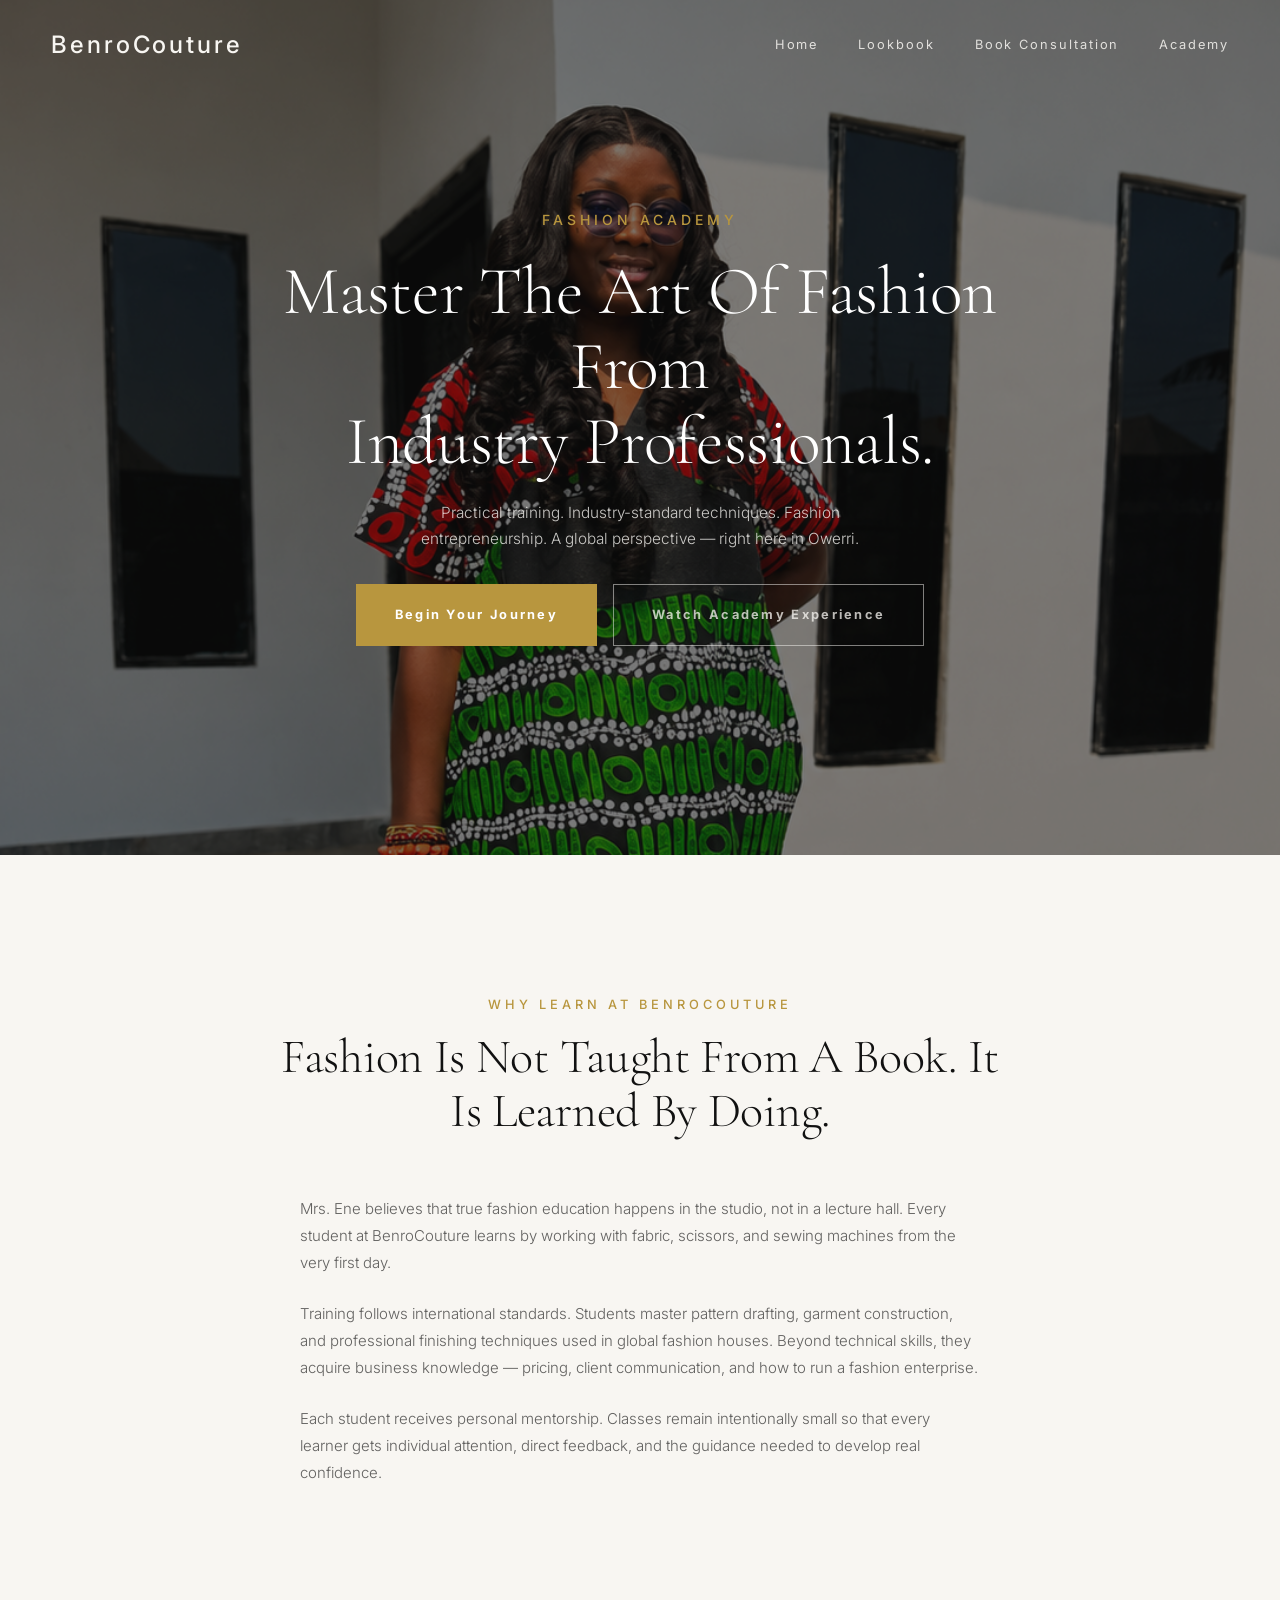
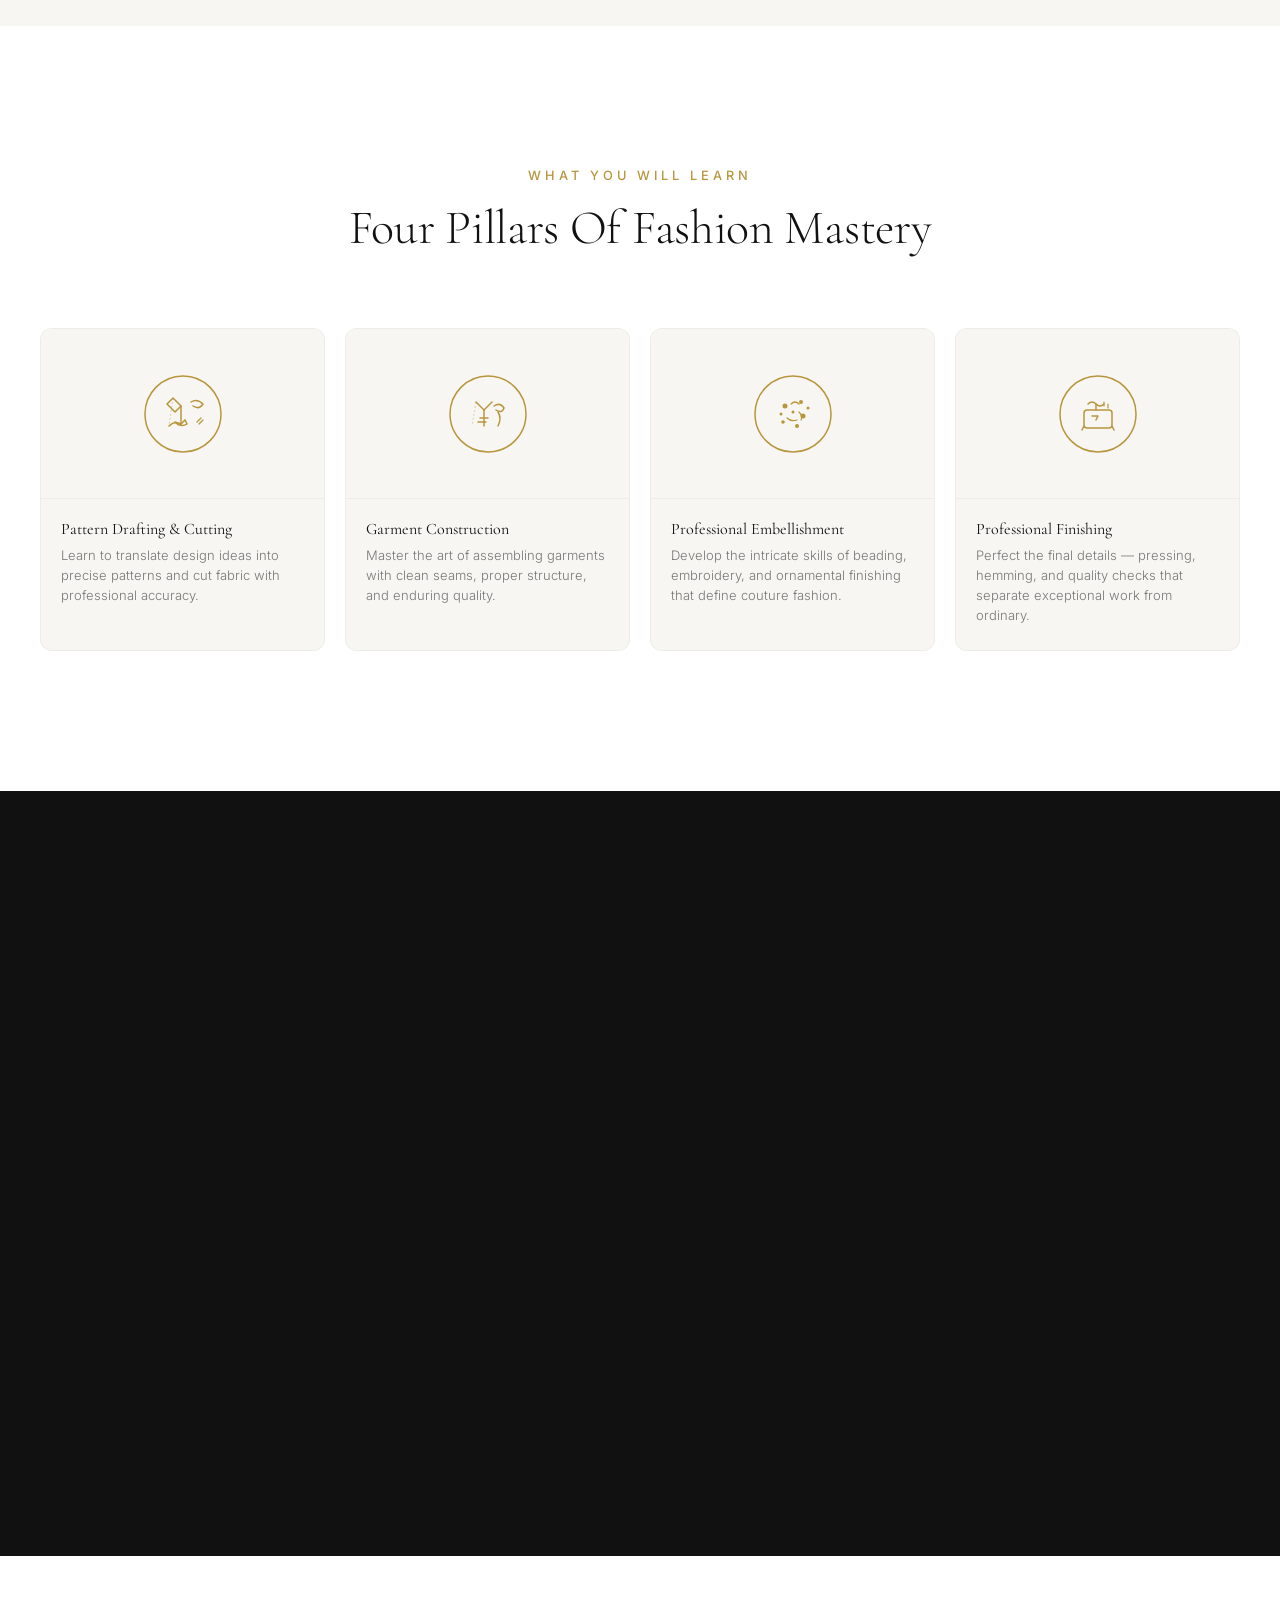
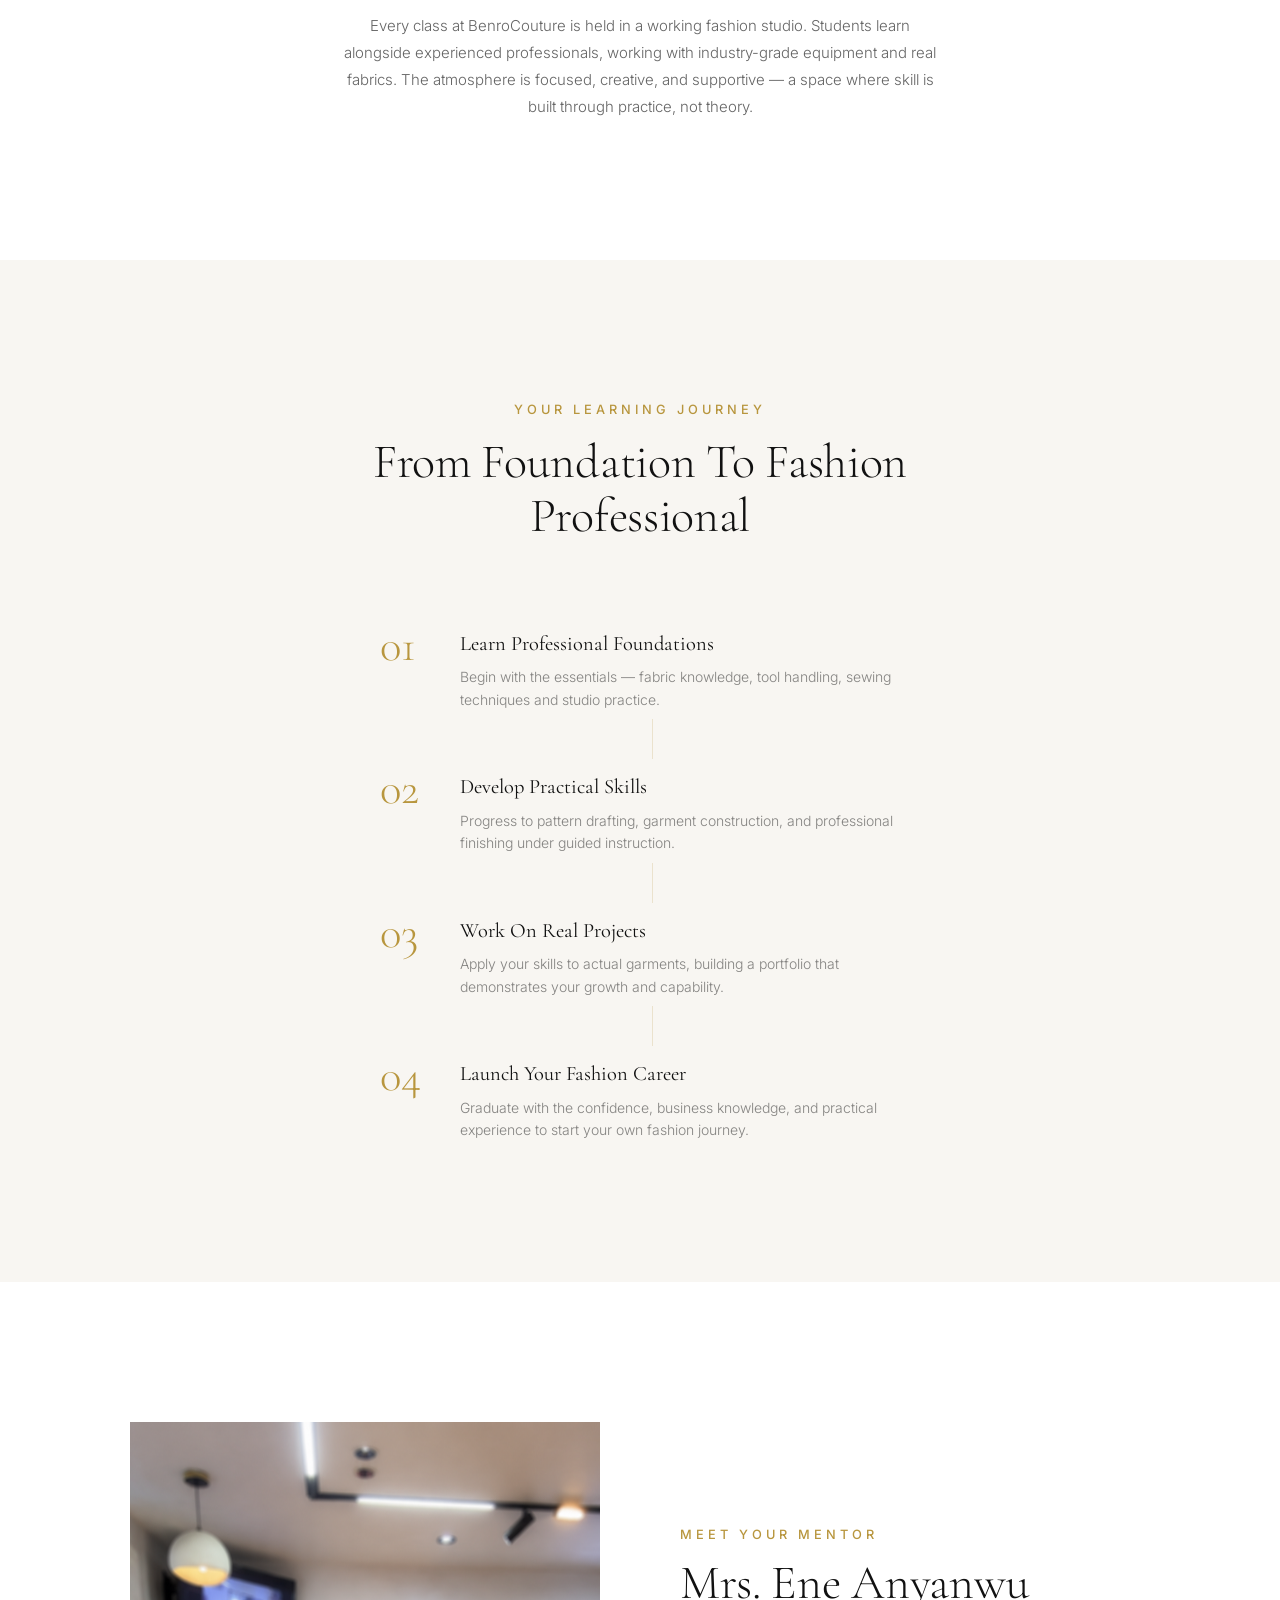
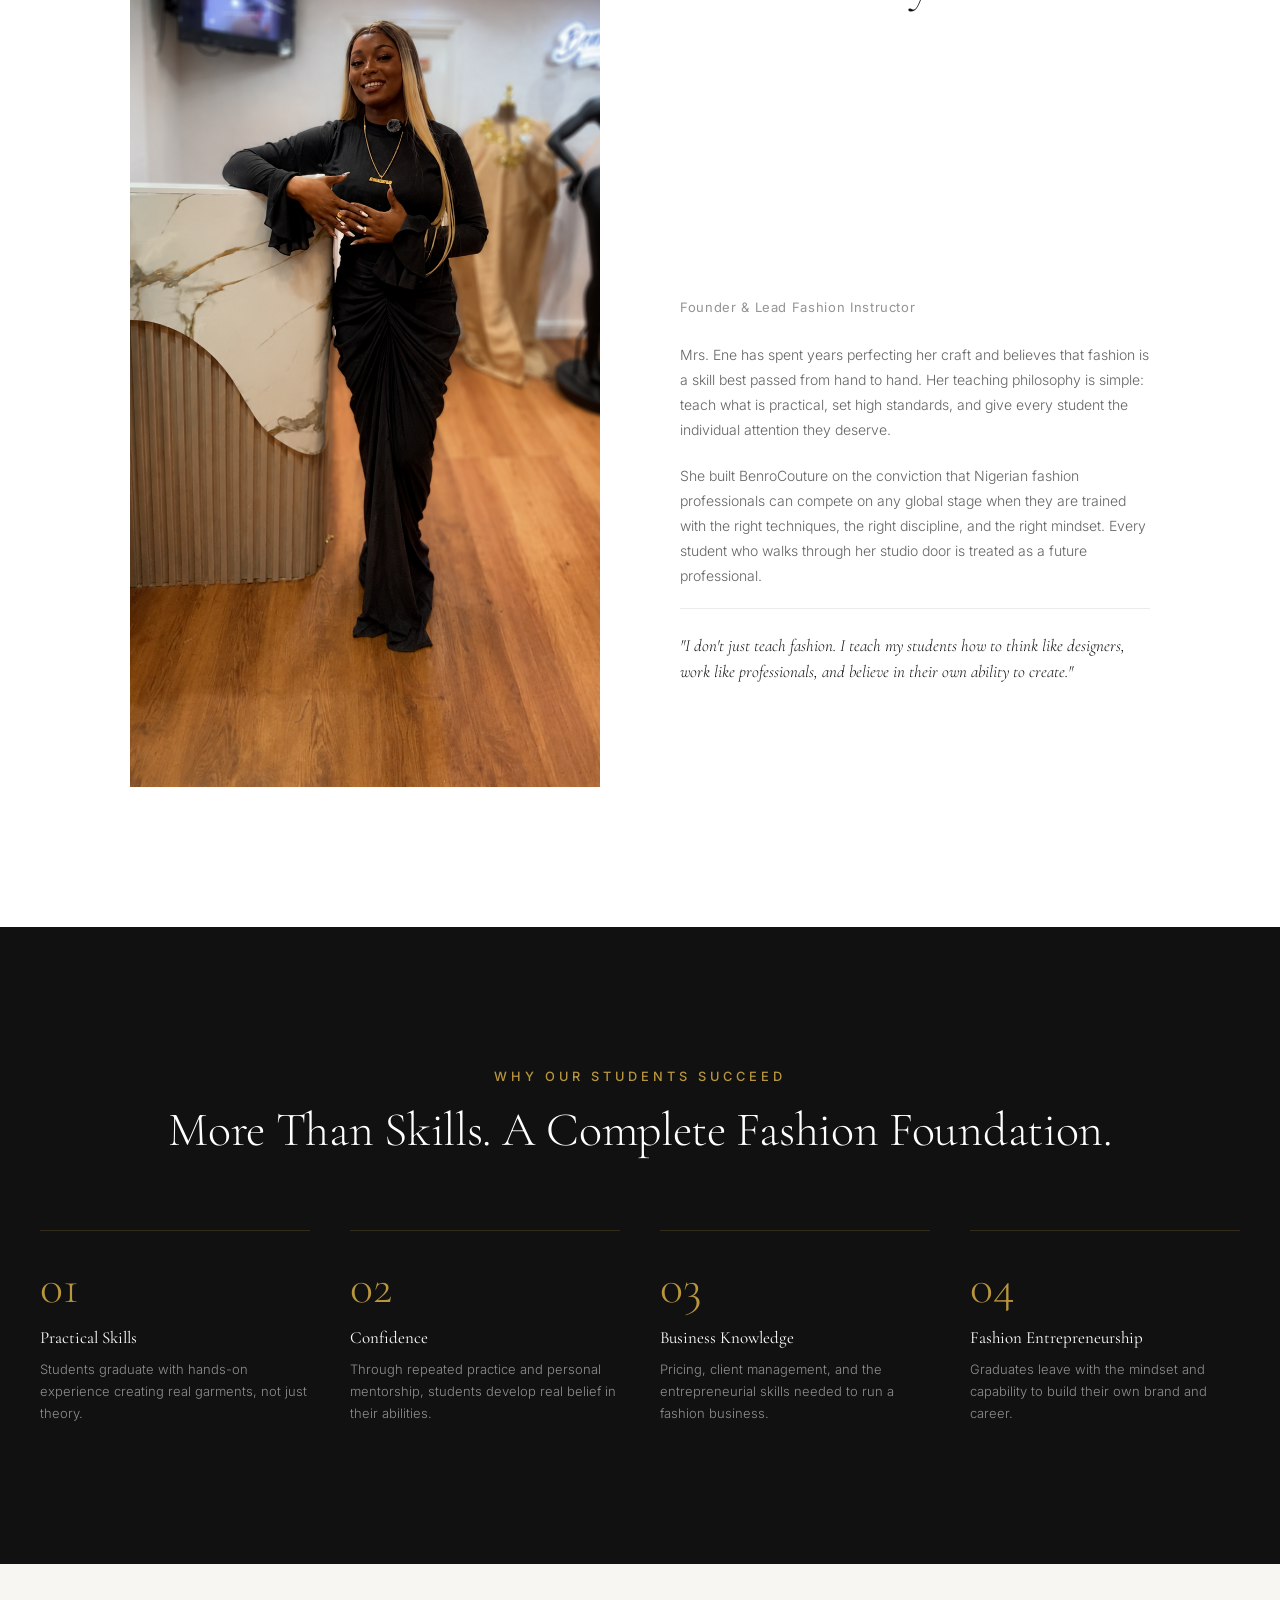
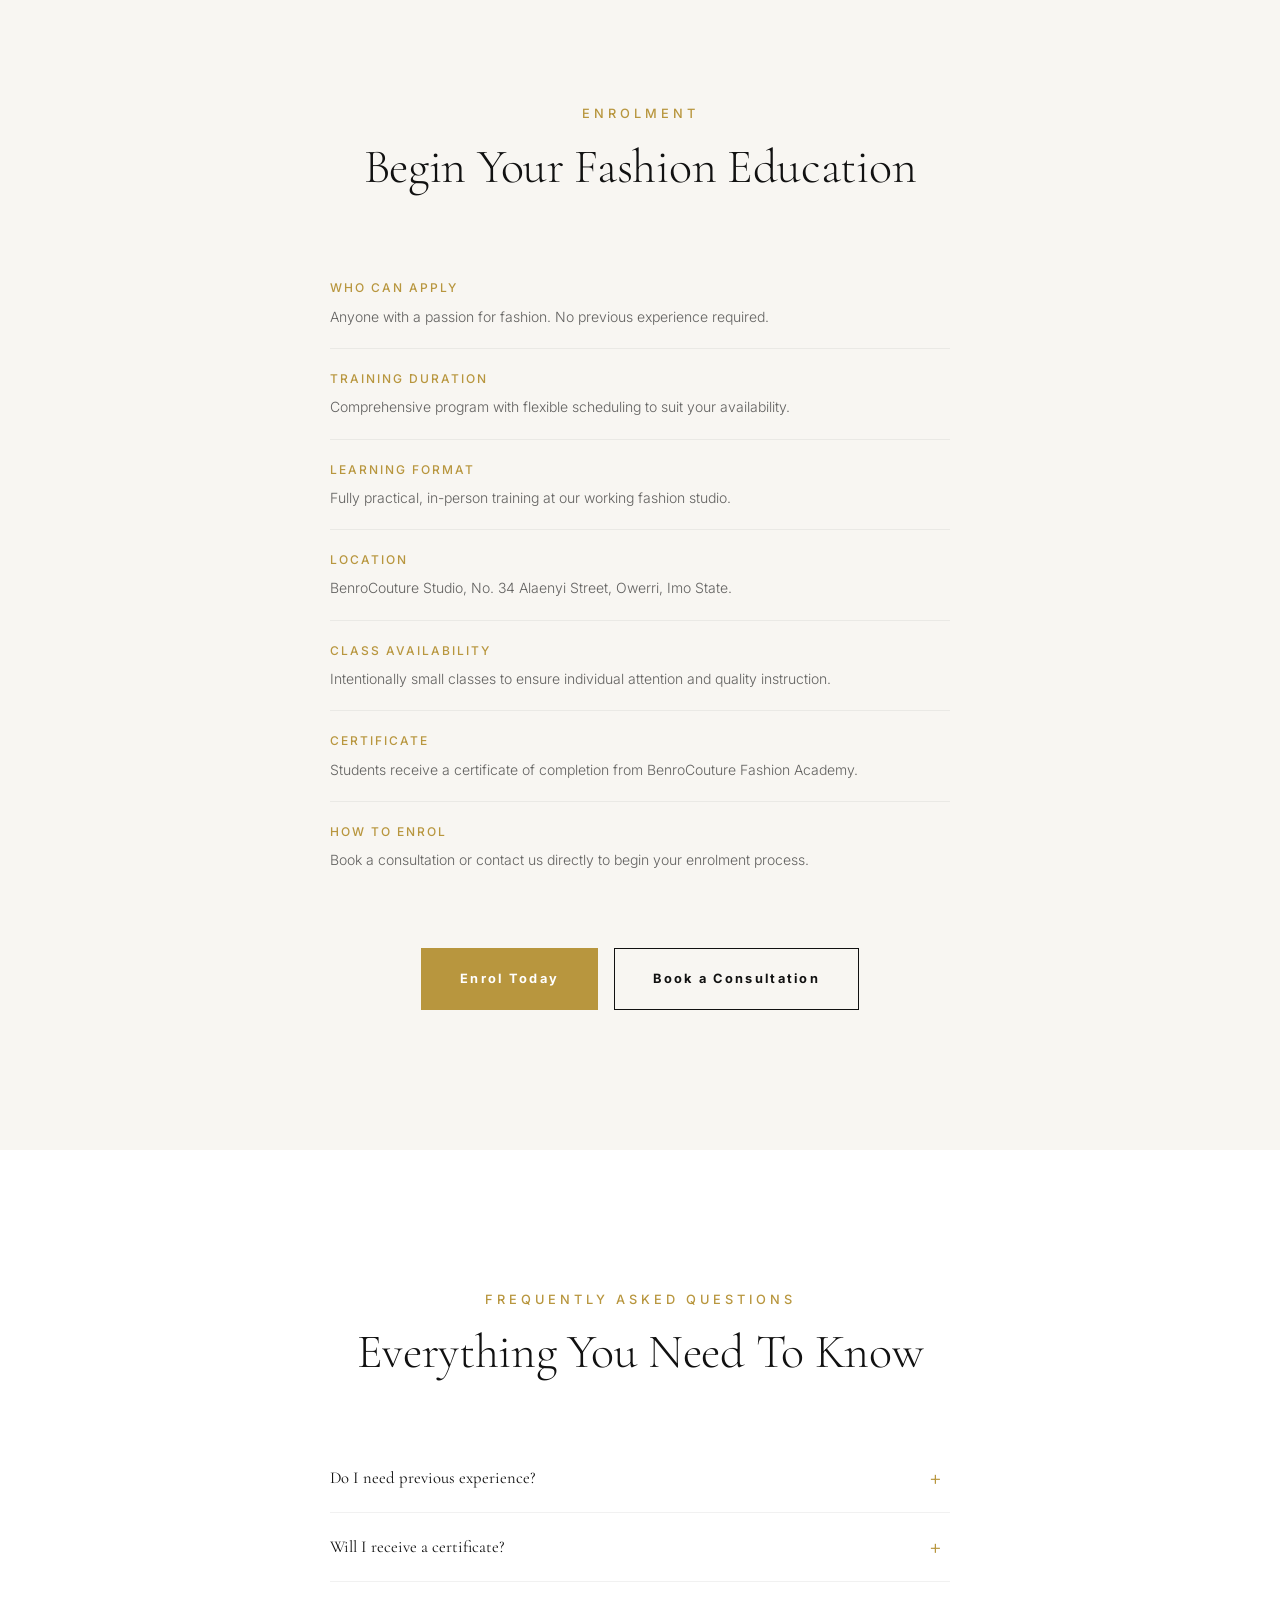
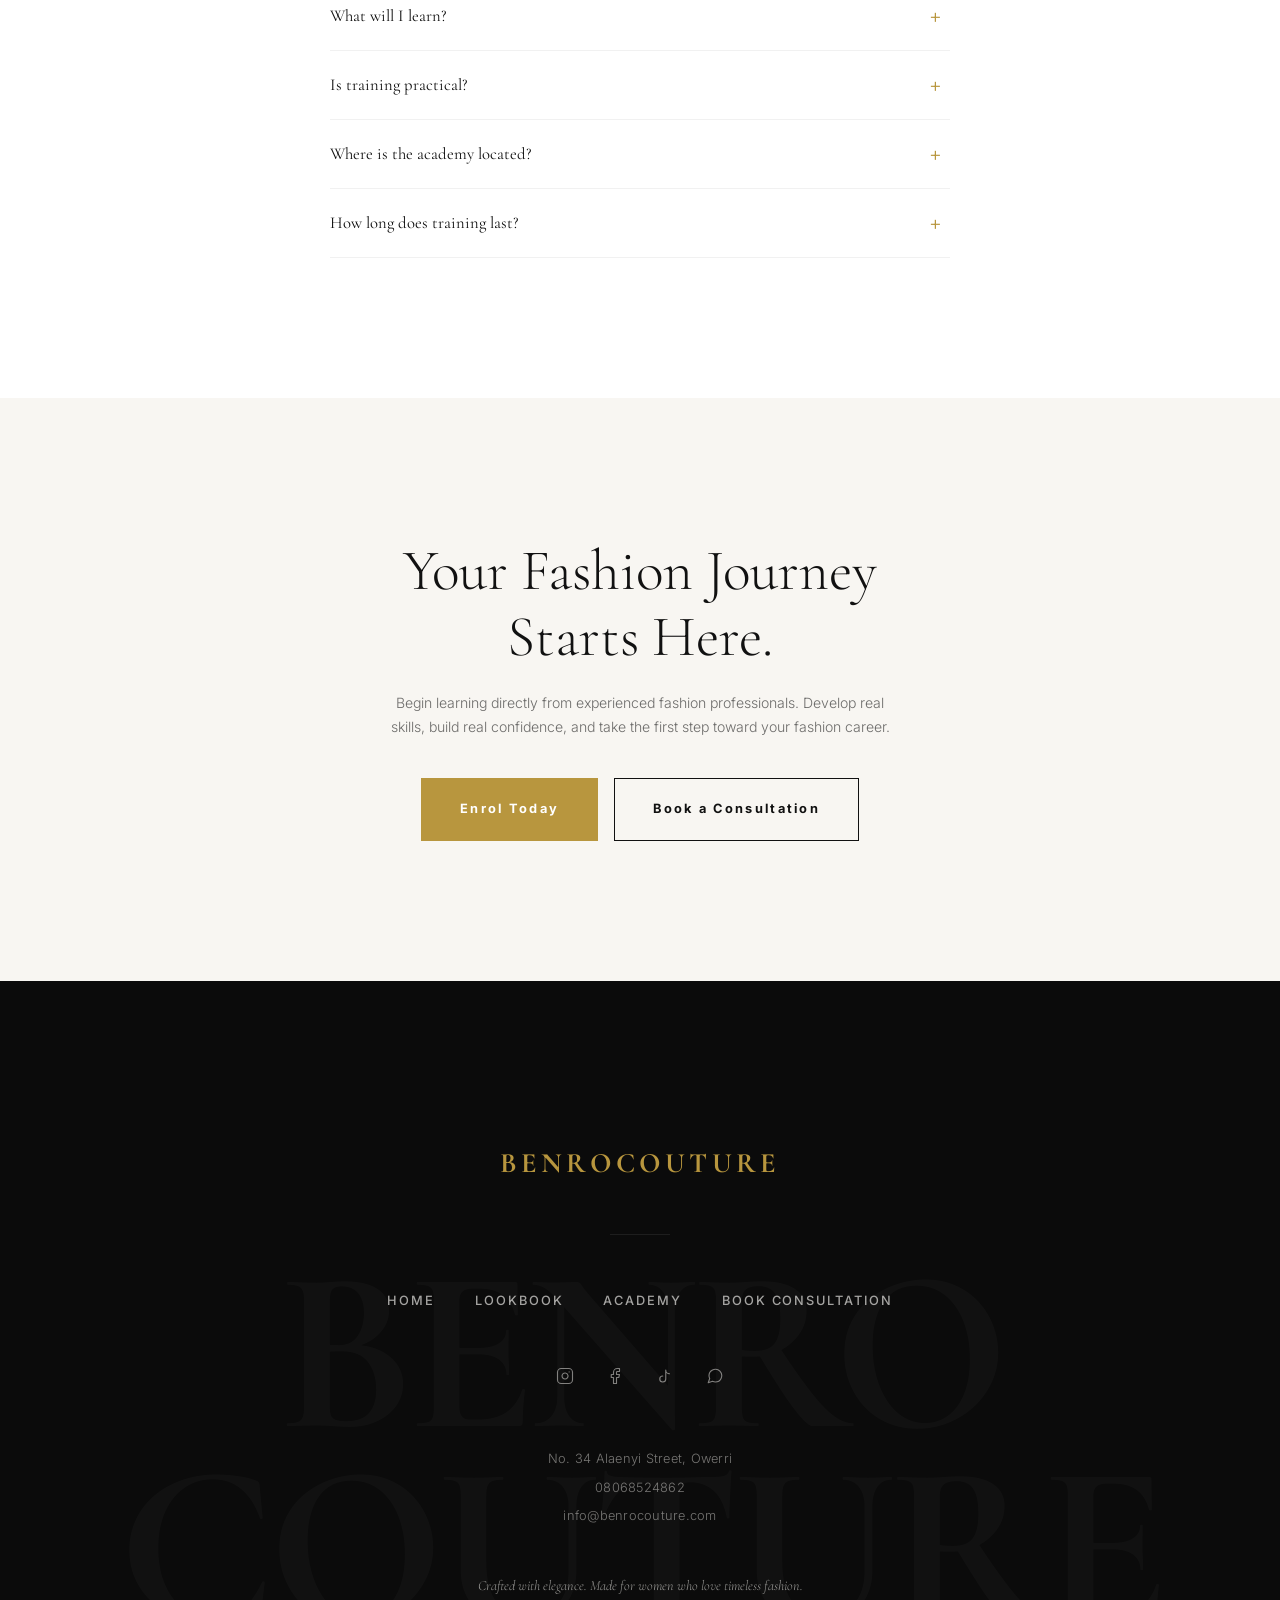
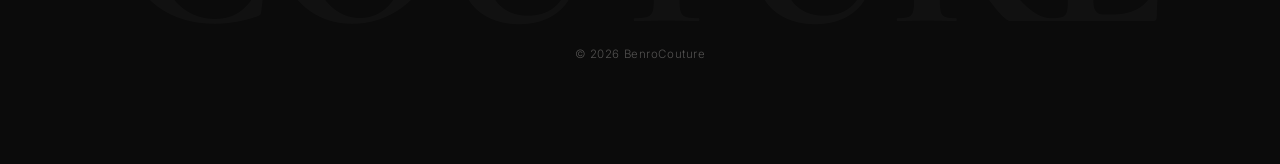
==== academy.html @ f4b463f5 "Reorder nav: Academy moved to last position" ====
<!DOCTYPE html>
<html lang="en">
<head>
    <meta charset="UTF-8">
    <meta name="viewport" content="width=device-width, initial-scale=1.0, viewport-fit=cover">
    <meta name="color-scheme" content="dark light">
    <meta name="theme-color" content="#111111">
    <meta name="apple-mobile-web-app-capable" content="yes">
    <meta name="apple-mobile-web-app-status-bar-style" content="black-translucent">
    <meta name="mobile-web-app-capable" content="yes">

    <title>Fashion Academy | BenroCouture</title>
    <meta name="description" content="Learn fashion from industry professionals at BenroCouture Fashion Academy. Practical training, pattern drafting, garment construction and fashion entrepreneurship in Owerri.">

    <link rel="canonical" href="https://benro-couture.vercel.app/academy.html">

    <meta property="og:type" content="website">
    <meta property="og:site_name" content="BenroCouture">
    <meta property="og:locale" content="en_NG">
    <meta property="og:url" content="https://benro-couture.vercel.app/academy.html">
    <meta property="og:title" content="Fashion Academy | BenroCouture">
    <meta property="og:description" content="Learn fashion from industry professionals at BenroCouture Fashion Academy. Practical training, pattern drafting, garment construction and fashion entrepreneurship in Owerri.">
    <meta property="og:image" content="https://benro-couture.vercel.app/assets/images/og-image.jpg">
    <meta property="og:image:width" content="1200">
    <meta property="og:image:height" content="630">

    <meta name="twitter:card" content="summary_large_image">
    <meta name="twitter:title" content="Fashion Academy | BenroCouture">
    <meta name="twitter:description" content="Learn fashion from industry professionals at BenroCouture Fashion Academy. Practical training, pattern drafting, garment construction and fashion entrepreneurship in Owerri.">
    <meta name="twitter:image" content="https://benro-couture.vercel.app/assets/images/og-image.jpg">

    <link rel="icon" type="image/x-icon" href="/favicon.ico">
    <link rel="icon" type="image/png" sizes="32x32" href="/favicon-32x32.png">
    <link rel="apple-touch-icon" sizes="180x180" href="/apple-touch-icon.png">
    <link rel="icon" type="image/png" sizes="192x192" href="/android-chrome-192x192.png">
    <link rel="icon" type="image/png" sizes="512x512" href="/android-chrome-512x512.png">
    <link rel="manifest" href="/site.webmanifest">

    <!-- Google Fonts -->
    <link rel="preconnect" href="https://fonts.googleapis.com">
    <link rel="preconnect" href="https://fonts.gstatic.com" crossorigin>
    <link href="https://fonts.googleapis.com/css2?family=Cormorant+Garamond:ital,wght@0,300;0,400;0,500;0,600;0,700;1,300;1,400&family=Inter:wght@300;400;500;600&display=swap" rel="stylesheet">
    <!-- Stylesheet -->
    <link rel="stylesheet" href="style.css">
</head>
<body class="academy-page">

    <!-- Header Navigation -->
    <header class="site-header" id="site-header">
        <div class="header-container">
            <a href="index.html" class="brand-logo">BenroCouture</a>
            <nav class="nav-links" id="desktop-nav">
                <a href="index.html" class="nav-item">Home</a>
                <a href="lookbook.html" class="nav-item">Lookbook</a>
                <a href="consultation.html" class="nav-item">Book Consultation</a>
                <a href="academy.html" class="nav-item active">Academy</a>
            </nav>
            <button class="mobile-toggle" id="mobile-toggle" aria-label="Toggle Menu" aria-expanded="false">
                <span class="hamburger-line"></span>
                <span class="hamburger-line"></span>
                <span class="hamburger-line"></span>
            </button>
        </div>
    </header>

    <!-- Mobile Navigation Overlay -->
    <div class="mobile-menu-overlay" id="mobile-menu-overlay">
        <nav class="mobile-nav-links">
            <a href="index.html" class="mobile-nav-item">Home</a>
            <a href="lookbook.html" class="mobile-nav-item">Lookbook</a>
            <a href="consultation.html" class="mobile-nav-item">Book Consultation</a>
            <a href="academy.html" class="mobile-nav-item active">Academy</a>
        </nav>
    </div>

    <!-- ==========================================
         SECTION ONE — HERO
    ========================================== -->
    <section class="ac-hero" id="ac-hero">
        <div class="ac-hero-image-wrapper">
            <img src="assest/Mrs Ene for Academy page.png" alt="Mrs Ene — BenroCouture Fashion Academy" class="ac-hero-image" loading="eager">
        </div>
        <div class="ac-hero-overlay"></div>
        <div class="ac-hero-content">
            <span class="ac-hero-eyebrow fade-in-up">Fashion Academy</span>
            <h1 class="ac-hero-heading fade-in-up delay-1">Master The Art Of Fashion<br>From Industry&nbsp;Professionals.</h1>
            <p class="ac-hero-copy fade-in-up delay-2">Practical training. Industry-standard techniques. Fashion entrepreneurship. A global perspective — right here in Owerri.</p>
            <div class="ac-hero-actions fade-in-up delay-3">
                <a href="#ac-enrolment" class="btn btn-primary">Begin Your Journey</a>
                <a href="#ac-video" class="btn btn-secondary ac-scroll-link">Watch Academy Experience</a>
            </div>
        </div>
    </section>

    <!-- ==========================================
         SECTION TWO — WHY LEARN AT BENROCOUTURE
    ========================================== -->
    <section class="ac-philosophy" id="ac-philosophy">
        <div class="ac-philosophy-container">
            <div class="ac-philosophy-header" data-reveal>
                <span class="ac-eyebrow">Why Learn At BenroCouture</span>
                <h2 class="ac-section-heading">Fashion Is Not Taught From A Book. It Is Learned By Doing.</h2>
            </div>
            <div class="ac-philosophy-body" data-reveal>
                <p class="ac-philosophy-text">Mrs. Ene believes that true fashion education happens in the studio, not in a lecture hall. Every student at BenroCouture learns by working with fabric, scissors, and sewing machines from the very first day.</p>
                <p class="ac-philosophy-text">Training follows international standards. Students master pattern drafting, garment construction, and professional finishing techniques used in global fashion houses. Beyond technical skills, they acquire business knowledge — pricing, client communication, and how to run a fashion enterprise.</p>
                <p class="ac-philosophy-text">Each student receives personal mentorship. Classes remain intentionally small so that every learner gets individual attention, direct feedback, and the guidance needed to develop real confidence.</p>
            </div>
        </div>
    </section>

    <!-- ==========================================
         SECTION THREE — WHAT YOU WILL LEARN
    ========================================== -->
    <section class="ac-skills" id="ac-skills">
        <div class="ac-skills-container">
            <div class="ac-skills-header" data-reveal>
                <span class="ac-eyebrow">What You Will Learn</span>
                <h2 class="ac-section-heading">Four Pillars Of Fashion Mastery</h2>
            </div>

            <div class="ac-skills-grid">
                <article class="ac-skill-card" data-reveal>
                    <div class="ac-skill-icon-wrapper">
                        <svg class="ac-skill-icon" viewBox="0 0 80 80" fill="none" xmlns="http://www.w3.org/2000/svg">
                            <circle cx="40" cy="40" r="38" stroke="currentColor" stroke-width="1.5"/>
                            <path d="M24 30 L30 24 L38 32 L32 38 Z" stroke="currentColor" stroke-width="1.5" stroke-linejoin="round"/>
                            <path d="M48 28 Q54 24 60 30 Q56 36 50 32" stroke="currentColor" stroke-width="1.5" stroke-linecap="round" fill="none"/>
                            <path d="M26 52 Q32 46 38 50 L42 46 L44 50 Q38 54 32 48" stroke="currentColor" stroke-width="1.5" stroke-linecap="round" fill="none"/>
                            <line x1="38" y1="32" x2="38" y2="50" stroke="currentColor" stroke-width="1.5" stroke-linecap="round"/>
                            <line x1="30" y1="24" x2="26" y2="52" stroke="currentColor" stroke-width="1" stroke-dasharray="2 2" opacity="0.4"/>
                            <path d="M54 48 L58 44 M56 50 L60 46" stroke="currentColor" stroke-width="1.2" stroke-linecap="round"/>
                        </svg>
                    </div>
                    <div class="ac-skill-content">
                        <h3 class="ac-skill-title">Pattern Drafting &amp; Cutting</h3>
                        <p class="ac-skill-desc">Learn to translate design ideas into precise patterns and cut fabric with professional accuracy.</p>
                    </div>
                </article>

                <article class="ac-skill-card" data-reveal>
                    <div class="ac-skill-icon-wrapper">
                        <svg class="ac-skill-icon" viewBox="0 0 80 80" fill="none" xmlns="http://www.w3.org/2000/svg">
                            <circle cx="40" cy="40" r="38" stroke="currentColor" stroke-width="1.5"/>
                            <path d="M28 28 L36 36" stroke="currentColor" stroke-width="1.5" stroke-linecap="round"/>
                            <path d="M36 36 L44 28" stroke="currentColor" stroke-width="1.5" stroke-linecap="round"/>
                            <path d="M36 36 L36 52" stroke="currentColor" stroke-width="1.5" stroke-linecap="round"/>
                            <path d="M32 44 L40 44" stroke="currentColor" stroke-width="1.5" stroke-linecap="round"/>
                            <path d="M30 48 L38 48" stroke="currentColor" stroke-width="1.5" stroke-linecap="round"/>
                            <path d="M46 32 Q52 28 56 34 Q54 40 48 36" stroke="currentColor" stroke-width="1.5" stroke-linecap="round" fill="none"/>
                            <path d="M50 38 Q54 44 50 52" stroke="currentColor" stroke-width="1.5" stroke-linecap="round" fill="none"/>
                            <line x1="28" y1="28" x2="24" y2="52" stroke="currentColor" stroke-width="1" stroke-dasharray="2 2" opacity="0.4"/>
                        </svg>
                    </div>
                    <div class="ac-skill-content">
                        <h3 class="ac-skill-title">Garment Construction</h3>
                        <p class="ac-skill-desc">Master the art of assembling garments with clean seams, proper structure, and enduring quality.</p>
                    </div>
                </article>

                <article class="ac-skill-card" data-reveal>
                    <div class="ac-skill-icon-wrapper">
                        <svg class="ac-skill-icon" viewBox="0 0 80 80" fill="none" xmlns="http://www.w3.org/2000/svg">
                            <circle cx="40" cy="40" r="38" stroke="currentColor" stroke-width="1.5"/>
                            <circle cx="32" cy="32" r="2.5" fill="currentColor"/>
                            <circle cx="48" cy="28" r="2" fill="currentColor"/>
                            <circle cx="50" cy="42" r="2.5" fill="currentColor"/>
                            <circle cx="30" cy="48" r="1.8" fill="currentColor"/>
                            <circle cx="40" cy="38" r="1.5" fill="currentColor"/>
                            <circle cx="44" cy="52" r="2" fill="currentColor"/>
                            <circle cx="55" cy="34" r="1.5" fill="currentColor"/>
                            <circle cx="28" cy="40" r="1.5" fill="currentColor"/>
                            <path d="M38 30 Q42 26 46 30" stroke="currentColor" stroke-width="1.2" fill="none" stroke-linecap="round"/>
                            <path d="M34 44 Q38 48 44 46" stroke="currentColor" stroke-width="1.2" fill="none" stroke-linecap="round"/>
                            <path d="M46 38 Q50 42 48 46" stroke="currentColor" stroke-width="1.2" fill="none" stroke-linecap="round"/>
                        </svg>
                    </div>
                    <div class="ac-skill-content">
                        <h3 class="ac-skill-title">Professional Embellishment</h3>
                        <p class="ac-skill-desc">Develop the intricate skills of beading, embroidery, and ornamental finishing that define couture fashion.</p>
                    </div>
                </article>

                <article class="ac-skill-card" data-reveal>
                    <div class="ac-skill-icon-wrapper">
                        <svg class="ac-skill-icon" viewBox="0 0 80 80" fill="none" xmlns="http://www.w3.org/2000/svg">
                            <circle cx="40" cy="40" r="38" stroke="currentColor" stroke-width="1.5"/>
                            <rect x="26" y="36" width="28" height="18" rx="3" stroke="currentColor" stroke-width="1.5" fill="none"/>
                            <path d="M30 30 Q34 26 38 30 Q42 34 46 30" stroke="currentColor" stroke-width="1.5" stroke-linecap="round" fill="none"/>
                            <path d="M38 30 L38 36" stroke="currentColor" stroke-width="1.5" stroke-linecap="round"/>
                            <path d="M34 42 L40 42 L38 46" stroke="currentColor" stroke-width="1.5" stroke-linecap="round" stroke-linejoin="round" fill="none"/>
                            <path d="M46 28 L46 32" stroke="currentColor" stroke-width="1.2" stroke-linecap="round"/>
                            <path d="M50 30 L50 34" stroke="currentColor" stroke-width="1.2" stroke-linecap="round"/>
                            <line x1="26" y1="52" x2="24" y2="56" stroke="currentColor" stroke-width="1.5" stroke-linecap="round"/>
                            <line x1="54" y1="52" x2="56" y2="56" stroke="currentColor" stroke-width="1.5" stroke-linecap="round"/>
                        </svg>
                    </div>
                    <div class="ac-skill-content">
                        <h3 class="ac-skill-title">Professional Finishing</h3>
                        <p class="ac-skill-desc">Perfect the final details — pressing, hemming, and quality checks that separate exceptional work from ordinary.</p>
                    </div>
                </article>
            </div>
        </div>
    </section>

    <!-- ==========================================
         SECTION FOUR — INSIDE THE ACADEMY
    ========================================== -->
    <section class="ac-video" id="ac-video">
        <div class="ac-video-wrapper" data-reveal>
            <video class="ac-video-element" muted playsinline preload="none" loop>
                <source src="assest/video for fashion academy.mp4" type="video/mp4">
                Your browser does not support the video tag.
            </video>
        </div>
        <div class="ac-video-summary" data-reveal>
            <p class="ac-video-text">Every class at BenroCouture is held in a working fashion studio. Students learn alongside experienced professionals, working with industry-grade equipment and real fabrics. The atmosphere is focused, creative, and supportive — a space where skill is built through practice, not theory.</p>
        </div>
    </section>

    <!-- ==========================================
         SECTION FIVE — YOUR LEARNING JOURNEY
    ========================================== -->
    <section class="ac-journey" id="ac-journey">
        <div class="ac-journey-container">
            <div class="ac-journey-header" data-reveal>
                <span class="ac-eyebrow">Your Learning Journey</span>
                <h2 class="ac-section-heading">From Foundation To Fashion Professional</h2>
            </div>

            <div class="ac-timeline" data-reveal>
                <div class="ac-timeline-step">
                    <span class="ac-timeline-number">01</span>
                    <div class="ac-timeline-content">
                        <h3 class="ac-timeline-title">Learn Professional Foundations</h3>
                        <p class="ac-timeline-text">Begin with the essentials — fabric knowledge, tool handling, sewing techniques and studio practice.</p>
                    </div>
                </div>

                <div class="ac-timeline-line"></div>

                <div class="ac-timeline-step">
                    <span class="ac-timeline-number">02</span>
                    <div class="ac-timeline-content">
                        <h3 class="ac-timeline-title">Develop Practical Skills</h3>
                        <p class="ac-timeline-text">Progress to pattern drafting, garment construction, and professional finishing under guided instruction.</p>
                    </div>
                </div>

                <div class="ac-timeline-line"></div>

                <div class="ac-timeline-step">
                    <span class="ac-timeline-number">03</span>
                    <div class="ac-timeline-content">
                        <h3 class="ac-timeline-title">Work On Real Projects</h3>
                        <p class="ac-timeline-text">Apply your skills to actual garments, building a portfolio that demonstrates your growth and capability.</p>
                    </div>
                </div>

                <div class="ac-timeline-line"></div>

                <div class="ac-timeline-step">
                    <span class="ac-timeline-number">04</span>
                    <div class="ac-timeline-content">
                        <h3 class="ac-timeline-title">Launch Your Fashion Career</h3>
                        <p class="ac-timeline-text">Graduate with the confidence, business knowledge, and practical experience to start your own fashion journey.</p>
                    </div>
                </div>
            </div>
        </div>
    </section>

    <!-- ==========================================
         SECTION SIX — MEET YOUR MENTOR
    ========================================== -->
    <section class="ac-mentor" id="ac-mentor">
        <div class="ac-mentor-container">
            <div class="ac-mentor-header" data-reveal>
                <span class="ac-eyebrow">Meet Your Mentor</span>
                <h2 class="ac-section-heading">Mrs. Ene Anyanwu</h2>
            </div>
            <div class="ac-mentor-image-wrapper" data-reveal>
                <img src="assest/founder.png" alt="Mrs Ene — Founder and Lead Mentor, BenroCouture Fashion Academy" class="ac-mentor-image" loading="lazy">
            </div>
            <div class="ac-mentor-body" data-reveal>
                <p class="ac-mentor-role">Founder &amp; Lead Fashion Instructor</p>
                <div class="ac-mentor-text">
                    <p>Mrs. Ene has spent years perfecting her craft and believes that fashion is a skill best passed from hand to hand. Her teaching philosophy is simple: teach what is practical, set high standards, and give every student the individual attention they deserve.</p>
                    <p>She built BenroCouture on the conviction that Nigerian fashion professionals can compete on any global stage when they are trained with the right techniques, the right discipline, and the right mindset. Every student who walks through her studio door is treated as a future professional.</p>
                    <p>"I don't just teach fashion. I teach my students how to think like designers, work like professionals, and believe in their own ability to create."</p>
                </div>
            </div>
        </div>
    </section>

    <!-- ==========================================
         SECTION SEVEN — WHY OUR STUDENTS SUCCEED
    ========================================== -->
    <section class="ac-outcomes" id="ac-outcomes">
        <div class="ac-outcomes-container">
            <div class="ac-outcomes-header" data-reveal>
                <span class="ac-eyebrow">Why Our Students Succeed</span>
                <h2 class="ac-section-heading">More Than Skills. A Complete Fashion Foundation.</h2>
            </div>

            <div class="ac-outcomes-grid" data-reveal>
                <div class="ac-outcome-card">
                    <span class="ac-outcome-number">01</span>
                    <h3 class="ac-outcome-title">Practical Skills</h3>
                    <p class="ac-outcome-text">Students graduate with hands-on experience creating real garments, not just theory.</p>
                </div>
                <div class="ac-outcome-card">
                    <span class="ac-outcome-number">02</span>
                    <h3 class="ac-outcome-title">Confidence</h3>
                    <p class="ac-outcome-text">Through repeated practice and personal mentorship, students develop real belief in their abilities.</p>
                </div>
                <div class="ac-outcome-card">
                    <span class="ac-outcome-number">03</span>
                    <h3 class="ac-outcome-title">Business Knowledge</h3>
                    <p class="ac-outcome-text">Pricing, client management, and the entrepreneurial skills needed to run a fashion business.</p>
                </div>
                <div class="ac-outcome-card">
                    <span class="ac-outcome-number">04</span>
                    <h3 class="ac-outcome-title">Fashion Entrepreneurship</h3>
                    <p class="ac-outcome-text">Graduates leave with the mindset and capability to build their own brand and career.</p>
                </div>
            </div>
        </div>
    </section>

    <!-- ==========================================
         SECTION EIGHT — ENROLMENT
    ========================================== -->
    <section class="ac-enrolment" id="ac-enrolment">
        <div class="ac-enrolment-container">
            <div class="ac-enrolment-header" data-reveal>
                <span class="ac-eyebrow">Enrolment</span>
                <h2 class="ac-section-heading">Begin Your Fashion Education</h2>
            </div>

            <div class="ac-enrolment-details" data-reveal>
                <div class="ac-enrolment-item">
                    <span class="ac-enrolment-label">Who Can Apply</span>
                    <p class="ac-enrolment-value">Anyone with a passion for fashion. No previous experience required.</p>
                </div>
                <div class="ac-enrolment-divider"></div>
                <div class="ac-enrolment-item">
                    <span class="ac-enrolment-label">Training Duration</span>
                    <p class="ac-enrolment-value">Comprehensive program with flexible scheduling to suit your availability.</p>
                </div>
                <div class="ac-enrolment-divider"></div>
                <div class="ac-enrolment-item">
                    <span class="ac-enrolment-label">Learning Format</span>
                    <p class="ac-enrolment-value">Fully practical, in-person training at our working fashion studio.</p>
                </div>
                <div class="ac-enrolment-divider"></div>
                <div class="ac-enrolment-item">
                    <span class="ac-enrolment-label">Location</span>
                    <p class="ac-enrolment-value">BenroCouture Studio, No. 34 Alaenyi Street, Owerri, Imo State.</p>
                </div>
                <div class="ac-enrolment-divider"></div>
                <div class="ac-enrolment-item">
                    <span class="ac-enrolment-label">Class Availability</span>
                    <p class="ac-enrolment-value">Intentionally small classes to ensure individual attention and quality instruction.</p>
                </div>
                <div class="ac-enrolment-divider"></div>
                <div class="ac-enrolment-item">
                    <span class="ac-enrolment-label">Certificate</span>
                    <p class="ac-enrolment-value">Students receive a certificate of completion from BenroCouture Fashion Academy.</p>
                </div>
                <div class="ac-enrolment-divider"></div>
                <div class="ac-enrolment-item">
                    <span class="ac-enrolment-label">How To Enrol</span>
                    <p class="ac-enrolment-value">Book a consultation or contact us directly to begin your enrolment process.</p>
                </div>
            </div>

            <div class="ac-enrolment-actions" data-reveal>
                <a href="consultation.html" class="btn btn-primary">Enrol Today</a>
                <a href="consultation.html" class="btn btn-outline">Book a Consultation</a>
            </div>
        </div>
    </section>

    <!-- ==========================================
         SECTION NINE — FAQ
    ========================================== -->
    <section class="ac-faq" id="ac-faq">
        <div class="ac-faq-container">
            <div class="ac-faq-header" data-reveal>
                <span class="ac-eyebrow">Frequently Asked Questions</span>
                <h2 class="ac-section-heading">Everything You Need To Know</h2>
            </div>

            <div class="ac-faq-list" data-reveal>
                <details class="ac-faq-item">
                    <summary class="ac-faq-question">Do I need previous experience?</summary>
                    <p class="ac-faq-answer">No. The program is designed for beginners and those with some experience alike. Training is tailored to your current level.</p>
                </details>
                <details class="ac-faq-item">
                    <summary class="ac-faq-question">Will I receive a certificate?</summary>
                    <p class="ac-faq-answer">Yes. Every student who completes the program receives a certificate from BenroCouture Fashion Academy.</p>
                </details>
                <details class="ac-faq-item">
                    <summary class="ac-faq-question">What will I learn?</summary>
                    <p class="ac-faq-answer">Pattern drafting, garment construction, professional embellishment, finishing techniques, pricing, client management, and fashion entrepreneurship.</p>
                </details>
                <details class="ac-faq-item">
                    <summary class="ac-faq-question">Is training practical?</summary>
                    <p class="ac-faq-answer">Entirely. You will work with fabric and machines from the first class. There are no theoretical-only sessions.</p>
                </details>
                <details class="ac-faq-item">
                    <summary class="ac-faq-question">Where is the academy located?</summary>
                    <p class="ac-faq-answer">At BenroCouture Studio, No. 34 Alaenyi Street, Owerri, Imo State, Nigeria.</p>
                </details>
                <details class="ac-faq-item">
                    <summary class="ac-faq-question">How long does training last?</summary>
                    <p class="ac-faq-answer">The program duration is flexible. Contact us during your consultation for specific details based on your schedule and goals.</p>
                </details>
            </div>
        </div>
    </section>

    <!-- ==========================================
         SECTION TEN — FINAL CTA
    ========================================== -->
    <section class="ac-final-cta" id="ac-final-cta">
        <div class="ac-final-cta-container">
            <h2 class="ac-final-cta-heading" data-reveal>Your Fashion Journey<br>Starts Here.</h2>
            <p class="ac-final-cta-copy" data-reveal>Begin learning directly from experienced fashion professionals. Develop real skills, build real confidence, and take the first step toward your fashion career.</p>
            <div class="ac-final-cta-actions" data-reveal>
                <a href="consultation.html" class="btn btn-primary">Enrol Today</a>
                <a href="consultation.html" class="btn btn-outline">Book a Consultation</a>
            </div>
        </div>
    </section>

    <!-- Footer -->
    <footer class="site-footer">
        <div class="footer-bg-text" aria-hidden="true">
            <span>BENRO</span>
            <span>COUTURE</span>
        </div>
        <div class="footer-content">
            <div class="footer-logo" data-reveal>
                <span class="footer-logo-text">BenroCouture</span>
            </div>
            <hr class="footer-divider" data-reveal>
            <nav class="footer-nav" data-reveal>
                <a href="index.html" class="footer-nav-link">Home</a>
                <a href="lookbook.html" class="footer-nav-link">Lookbook</a>
                <a href="academy.html" class="footer-nav-link">Academy</a>
                <a href="consultation.html" class="footer-nav-link">Book Consultation</a>
            </nav>
            <div class="footer-social" data-reveal>
                <a href="https://instagram.com/BENROCOUTURE" class="footer-social-link" aria-label="Instagram" target="_blank" rel="noopener">
                    <svg width="18" height="18" viewBox="0 0 24 24" fill="none" stroke="currentColor" stroke-width="1.5" stroke-linecap="round" stroke-linejoin="round">
                        <rect x="2" y="2" width="20" height="20" rx="5" ry="5"></rect>
                        <path d="M16 11.37A4 4 0 1 1 12.63 8 4 4 0 0 1 16 11.37z"></path>
                        <line x1="17.5" y1="6.5" x2="17.51" y2="6.5"></line>
                    </svg>
                </a>
                <a href="https://facebook.com/BENROCOUTURE" class="footer-social-link" aria-label="Facebook" target="_blank" rel="noopener">
                    <svg width="18" height="18" viewBox="0 0 24 24" fill="none" stroke="currentColor" stroke-width="1.5" stroke-linecap="round" stroke-linejoin="round">
                        <path d="M18 2h-3a5 5 0 0 0-5 5v3H7v4h3v8h4v-8h3l1-4h-4V7a1 1 0 0 1 1-1h3z"></path>
                    </svg>
                </a>
                <a href="#" class="footer-social-link" aria-label="TikTok" target="_blank" rel="noopener">
                    <svg width="18" height="18" viewBox="0 0 24 24" fill="none" stroke="currentColor" stroke-width="1.5" stroke-linecap="round" stroke-linejoin="round">
                        <path d="M9 12a4 4 0 1 0 4 4V4a5 5 0 0 0 5 5"></path>
                    </svg>
                </a>
                <a href="https://wa.me/2347044688075" class="footer-social-link" aria-label="WhatsApp" target="_blank" rel="noopener">
                    <svg width="18" height="18" viewBox="0 0 24 24" fill="none" stroke="currentColor" stroke-width="1.5" stroke-linecap="round" stroke-linejoin="round">
                        <path d="M21 11.5a8.38 8.38 0 0 1-.9 3.8 8.5 8.5 0 0 1-7.6 4.7 8.38 8.38 0 0 1-3.8-.9L3 21l1.9-5.7a8.38 8.38 0 0 1-.9-3.8 8.5 8.5 0 0 1 4.7-7.6 8.38 8.38 0 0 1 3.8-.9h.5a8.48 8.48 0 0 1 8 8v.5z"></path>
                    </svg>
                </a>
            </div>
            <div class="footer-contact" data-reveal>
                <span class="footer-contact-item">No. 34 Alaenyi Street, Owerri</span>
                <a href="tel:08068524862" class="footer-contact-item">08068524862</a>
                <span class="footer-contact-item">info@benrocouture.com</span>
            </div>
            <p class="footer-signature" data-reveal>Crafted with elegance. Made for women who love timeless fashion.</p>
            <div class="footer-copyright" data-reveal>
                <p>&copy; 2026 BenroCouture</p>
            </div>
        </div>
    </footer>

    <script src="app.js"></script>
    <script src="academy.js"></script>
</body>
</html>
---- style.css ----
/* BenroCouture Main Stylesheet */

/* ==========================================
   1. Design System Variables
   ========================================== */
:root {
    --color-primary: #111111;       /* Deep Black */
    --color-accent: #B8963E;        /* BenroCouture Brand Gold — deep refined luxury gold */
    --color-accent-hover: #C9A84C;  /* Hover state Gold — subtle warm lift */
    --color-surface: #F8F6F2;       /* Warm Ivory */
    --color-text-dark: #222222;     /* Charcoal/Dark Text */
    --color-text-light: #F8F6F2;    /* Warm Ivory Text */
    --color-text-muted: rgba(248, 246, 242, 0.75); /* Muted overlay text */
    
    --font-headings: 'Cormorant Garamond', Georgia, serif;
    --font-body: 'Inter', system-ui, -apple-system, sans-serif;
    
    --nav-height: 90px;
    --nav-height-scrolled: 75px;
    
    --transition-smooth: all 0.6s cubic-bezier(0.16, 1, 0.3, 1);
    --transition-fast: all 0.3s cubic-bezier(0.16, 1, 0.3, 1);
}

/* ==========================================
   2. Reset and Base Styles
   ========================================== */
* {
    margin: 0;
    padding: 0;
    box-sizing: border-box;
}

html {
    scroll-behavior: smooth;
    overflow-x: hidden;
}

@media (max-width: 576px) {
    html {
        font-size: 17px;
    }
}

body {
    background-color: var(--color-surface);
    color: var(--color-text-dark);
    font-family: var(--font-body);
    font-size: 16px;
    line-height: 1.6;
    -webkit-font-smoothing: antialiased;
    -moz-osx-font-smoothing: grayscale;
    padding-bottom: env(safe-area-inset-bottom, 0px);
}

a {
    color: inherit;
    text-decoration: none;
    transition: var(--transition-fast);
}

button {
    background: none;
    border: none;
    cursor: pointer;
    font-family: inherit;
    outline: none;
}

/* Screen-reader-only utility */
.sr-only {
    position: absolute;
    width: 1px;
    height: 1px;
    padding: 0;
    margin: -1px;
    overflow: hidden;
    clip: rect(0, 0, 0, 0);
    white-space: nowrap;
    border: 0;
}

/* ==========================================
   3. Header & Navigation
   ========================================== */
.site-header {
    position: fixed;
    top: 0;
    left: 0;
    width: 100%;
    height: var(--nav-height);
    background-color: transparent;
    display: flex;
    align-items: center;
    z-index: 1000;
    transition: var(--transition-smooth);
    padding-top: env(safe-area-inset-top, 0px);
}

/* Header transition state on scroll */
.site-header.scrolled {
    height: var(--nav-height-scrolled);
    background-color: var(--color-primary);
    border-bottom: 1px solid rgba(248, 246, 242, 0.05);
}

.header-container {
    width: 100%;
    max-width: 1400px;
    margin: 0 auto;
    padding: 0 4%;
    display: flex;
    align-items: center;
    justify-content: space-between;
}

.brand-logo {
    font-family: var(--font-body);
    font-size: clamp(1.2rem, 2vw, 1.5rem);
    font-weight: 500;
    letter-spacing: 0.12em;
    color: var(--color-text-light);
}

.nav-links {
    display: flex;
    align-items: center;
    gap: 40px;
}

.nav-item {
    font-family: var(--font-body);
    font-size: 0.8rem;
    font-weight: 400;
    letter-spacing: 0.15em;
    color: var(--color-text-light);
    opacity: 0.85;
    position: relative;
    padding: 8px 0;
}

.nav-item:hover {
    color: var(--color-accent);
    opacity: 1;
}

.nav-item.active {
    color: var(--color-accent);
    opacity: 1;
}

/* Mobile Menu Toggle button */
.mobile-toggle {
    display: none;
    flex-direction: column;
    justify-content: space-between;
    width: 24px;
    height: 16px;
    z-index: 1001;
}

.hamburger-line {
    width: 100%;
    height: 1.5px;
    background-color: var(--color-text-light);
    transition: var(--transition-fast);
    transform-origin: center;
}

/* Mobile Hamburger Active Transformation */
.mobile-toggle.active .hamburger-line:nth-child(1) {
    transform: translateY(7px) rotate(45deg);
}

.mobile-toggle.active .hamburger-line:nth-child(2) {
    opacity: 0;
}

.mobile-toggle.active .hamburger-line:nth-child(3) {
    transform: translateY(-7.5px) rotate(-45deg);
}

/* ==========================================
   4. Mobile Overlay Navigation
   ========================================== */
.mobile-menu-overlay {
    position: fixed;
    top: 0;
    left: 0;
    width: 100%;
    height: 100vh;
    background-color: var(--color-primary);
    z-index: 999;
    display: flex;
    align-items: center;
    justify-content: center;
    opacity: 0;
    visibility: hidden;
    transition: var(--transition-smooth);
    padding-top: env(safe-area-inset-top, 0px);
    padding-bottom: env(safe-area-inset-bottom, 0px);
}

.mobile-menu-overlay.active {
    opacity: 1;
    visibility: visible;
}

.mobile-nav-links {
    display: flex;
    flex-direction: column;
    align-items: center;
    gap: 32px;
}

.mobile-nav-item {
    font-family: var(--font-headings);
    font-size: 2.2rem;
    font-weight: 300;
    letter-spacing: 0.08em;
    color: var(--color-text-light);
    opacity: 0.8;
}

.mobile-nav-item:hover,
.mobile-nav-item.active {
    color: var(--color-accent);
    opacity: 1;
}

/* ==========================================
   5. Hero Section
   ========================================== */
.hero-section {
    position: relative;
    width: 100%;
    height: 100vh;
    overflow: hidden;
}

.hero-video-wrapper {
    position: absolute;
    top: 0;
    left: 0;
    width: 100%;
    height: 100%;
    z-index: -2;
}

.hero-video {
    width: 100%;
    height: 100%;
    object-fit: cover;
    object-position: center 30%;
}



/* Clean, solid dark overlay for text readability - avoiding gradients */
.hero-overlay {
    position: absolute;
    top: 0;
    left: 0;
    width: 100%;
    height: 100%;
    background-color: rgba(17, 17, 17, 0.65);
    z-index: -1;
}

.hero-content-container {
    position: absolute;
    top: calc(50% + 45px);
    left: 0;
    right: 0;
    transform: translateY(-50%);
    width: 100%;
    max-width: 1400px;
    margin: 0 auto;
    padding: 0 10%;
}

.hero-content {
    max-width: 640px;
    text-align: left;
}

.hero-title {
    font-family: var(--font-headings);
    font-size: clamp(2.25rem, 5vw, 4.4rem);
    font-weight: 300;
    line-height: 1.15;
    color: var(--color-text-light);
    margin-bottom: 24px;
    letter-spacing: 0.01em;
}

.hero-title br {
    display: block;
}

.hero-subtitle {
    font-family: var(--font-body);
    font-size: clamp(0.85rem, 1.4vw, 1rem);
    font-weight: 400;
    line-height: 1.65;
    color: rgba(248, 246, 242, 0.55);
    margin-bottom: 40px;
    max-width: 520px;
}

.hero-actions {
    display: flex;
    gap: 20px;
    flex-wrap: wrap;
}

/* CTA Buttons Styling */
.btn {
    display: inline-block;
    padding: 20px 38px;
    font-family: var(--font-body);
    font-size: 0.8rem;
    font-weight: 700;
    letter-spacing: 0.18em;
    border-radius: 0;
    border-width: 1.2px;
    border-style: solid;
    transition: var(--transition-fast);
}

.btn-primary {
    background-color: var(--color-accent);
    color: #ffffff;
    border-color: var(--color-accent);
}

.btn-primary:hover {
    background-color: var(--color-accent-hover);
    color: #ffffff;
    border-color: var(--color-accent-hover);
}

.btn-secondary {
    background-color: transparent;
    color: rgba(248, 246, 242, 0.75);
    border-color: rgba(248, 246, 242, 0.5);
}

.btn-secondary:hover {
    background-color: rgba(248, 246, 242, 0.08);
    border-color: var(--color-text-light);
    color: var(--color-text-light);
}

/* ==========================================
   6. Animation Framework
   ========================================== */
@keyframes fadeInUp {
    from {
        opacity: 0;
        transform: translateY(40px);
    }
    to {
        opacity: 1;
        transform: translateY(0);
    }
}

.fade-in-up {
    opacity: 0;
    animation: fadeInUp 1.6s cubic-bezier(0.16, 1, 0.3, 1) forwards;
}

.delay-1 {
    animation-delay: 0.5s;
}

.delay-2 {
    animation-delay: 1s;
}

/* ==========================================
    10. About BenroCouture Section
   ========================================== */
.about-section {
    background-color: #ffffff;
    padding: 140px 0;
}

.about-container {
    max-width: 1400px;
    margin: 0 auto;
    padding: 0 4%;
    display: grid;
    grid-template-columns: 1fr 1fr;
    gap: 80px;
    align-items: center;
}

.about-image-wrapper {
    width: 100%;
    overflow: hidden;
}

.about-image {
    width: 100%;
    height: 100%;
    object-fit: cover;
    display: block;
}

.about-content {
    max-width: 520px;
}

.about-eyebrow {
    display: block;
    font-family: var(--font-body);
    font-size: 0.7rem;
    font-weight: 500;
    letter-spacing: 0.3em;
    text-transform: uppercase;
    color: var(--color-accent);
    margin-bottom: 20px;
}

.about-heading {
    font-family: var(--font-headings);
    font-size: clamp(2rem, 4vw, 3.6rem);
    font-weight: 300;
    line-height: 1.15;
    color: var(--color-primary);
    margin-bottom: 32px;
    letter-spacing: 0.01em;
}

.about-text p {
    font-family: var(--font-body);
    font-size: 0.95rem;
    font-weight: 300;
    line-height: 1.75;
    color: #555;
    margin-bottom: 20px;
}

.about-text p:last-child {
    margin-bottom: 0;
}

.about-quote {
    font-family: var(--font-headings);
    font-size: clamp(1.3rem, 2.2vw, 1.8rem);
    font-weight: 300;
    line-height: 1.4;
    color: var(--color-primary);
    margin: 48px 0;
    padding: 32px 0;
    border-top: 1px solid rgba(17, 17, 17, 0.08);
    border-bottom: 1px solid rgba(17, 17, 17, 0.08);
    font-style: normal;
}

.about-cta {
    margin-top: 40px;
}



/* About Section — initial hidden states (JS triggers reveal) */
.about-image-wrapper,
.about-section .about-eyebrow,
.about-section .about-heading,
.about-section .about-text,
.about-section .about-quote,
.about-section .about-cta {
    opacity: 0;
    transform: translateY(40px);
}

/* ==========================================
    11. Why Choose BenroCouture Section
    ========================================== */
.why-section {
    background-color: var(--color-primary);
    padding: 160px 0;
}

.why-container {
    max-width: 1400px;
    margin: 0 auto;
    padding: 0 4%;
}

.why-eyebrow {
    display: block;
    font-family: var(--font-body);
    font-size: 0.72rem;
    font-weight: 500;
    letter-spacing: 0.3em;
    text-transform: uppercase;
    color: var(--color-accent);
    margin-bottom: 20px;
    text-align: center;
}

.why-heading {
    font-family: var(--font-headings);
    font-size: clamp(2.4rem, 4.5vw, 3.8rem);
    font-weight: 300;
    line-height: 1.15;
    color: var(--color-text-light);
    margin-bottom: 24px;
    letter-spacing: 0.01em;
    text-align: center;
}

.why-subtitle {
    font-family: var(--font-body);
    font-size: 0.95rem;
    font-weight: 300;
    line-height: 1.7;
    color: rgba(248, 246, 242, 0.6);
    max-width: 520px;
    margin: 0 auto 80px;
    text-align: center;
}

.why-grid {
    display: grid;
    grid-template-columns: 1fr 1fr;
    gap: 80px 60px;
}

.why-card {
    padding-top: 36px;
    border-top: 1px solid rgba(184, 150, 62, 0.25);
}

.why-number {
    display: block;
    font-family: var(--font-headings);
    font-size: 4rem;
    font-weight: 300;
    color: var(--color-accent);
    line-height: 1;
    margin-bottom: 16px;
}

.why-card-title {
    font-family: var(--font-headings);
    font-size: 1.5rem;
    font-weight: 400;
    color: var(--color-text-light);
    line-height: 1.25;
    margin-bottom: 14px;
    letter-spacing: 0.02em;
}

.why-card-text {
    font-family: var(--font-body);
    font-size: 0.9rem;
    font-weight: 300;
    line-height: 1.7;
    color: rgba(248, 246, 242, 0.55);
    max-width: 400px;
}

.btn-why {
    display: block;
    width: fit-content;
    margin: 100px auto 0;
    background-color: transparent;
    color: var(--color-accent);
    border-color: var(--color-accent);
}

.btn-why:hover {
    background-color: var(--color-accent);
    color: #ffffff;
    border-color: var(--color-accent);
}

/* Why Section — initial hidden states (JS triggers reveal) */
.why-section .why-eyebrow,
.why-section .why-heading,
.why-section .why-subtitle,
.why-section .why-card,
.why-section .btn-why {
    opacity: 0;
    transform: translateY(40px);
}

/* ==========================================
    12. Responsive Adjustments
    ========================================== */
@media (max-width: 991px) {
    .site-header {
        --nav-height: 80px;
        --nav-height-scrolled: 70px;
    }
    
    .nav-links {
        display: none; /* Hide desktop nav */
    }
    
    .mobile-toggle {
        display: flex; /* Show mobile hamburger */
    }
    
    .hero-content-container {
        padding: 0 4%;
    }
    
    .hero-content {
        max-width: 100%;
    }
}

@media (max-width: 576px) {
    .hero-title br {
        display: none;
    }
    
    .hero-title {
        margin-bottom: 28px;
    }

    .hero-subtitle {
        margin-bottom: 40px;
    }
    
    .hero-actions {
        flex-direction: column;
        width: 100%;
        gap: 14px;
        margin-top: 0;
    }
    
    .btn {
        width: 100%;
        text-align: center;
        padding: 20px 16px;
        border-radius: 6px;
    }
}


/* ==========================================
   9. Featured Creations Section
   ========================================== */
.featured-section {
    background-color: var(--color-surface);
    padding: 140px 0 120px;
}

.featured-container {
    max-width: 1400px;
    margin: 0 auto;
    padding: 0 4%;
}

/* Section Header */
.section-header {
    text-align: center;
    margin-bottom: 72px;
}

.section-label {
    display: block;
    font-family: var(--font-body);
    font-size: 0.72rem;
    font-weight: 500;
    letter-spacing: 0.25em;
    text-transform: uppercase;
    color: var(--color-accent);
    margin-bottom: 16px;
}

.section-title {
    font-family: var(--font-headings);
    font-size: clamp(2.4rem, 4.5vw, 3.8rem);
    font-weight: 300;
    line-height: 1.1;
    color: var(--color-primary);
    margin-bottom: 20px;
    letter-spacing: 0.01em;
}

.section-subtitle {
    font-family: var(--font-body);
    font-size: 0.95rem;
    font-weight: 300;
    line-height: 1.7;
    color: #888;
    max-width: 480px;
    margin: 0 auto;
}

/* Editorial Grid Layout */
.featured-grid {
    display: grid;
    grid-template-columns: 1.1fr 0.9fr;
    gap: 16px;
    align-items: stretch;
}

/* Right column — two stacked cards */
.featured-column {
    display: grid;
    grid-template-rows: 1fr 1fr;
    gap: 16px;
}

@media (min-width: 577px) {
    #creation-03 {
        order: 1;
    }
}

/* Card Base */
.creation-card {
    position: relative;
    overflow: hidden;
    background-color: #1a1a1a;
}

/* Large card (left) */
.creation-card--large {
    min-height: 680px;
}

/* Tall stacked cards (right column) */
.creation-card--tall {
    min-height: 330px;
}

/* Image wrapper fills the card */
.card-image-wrapper {
    position: relative;
    width: 100%;
    height: 100%;
}

.card-image {
    width: 100%;
    height: 100%;
    object-fit: cover;
    object-position: top center;
    display: block;
    transition: transform 0.9s cubic-bezier(0.16, 1, 0.3, 1);
}

/* Hover: very subtle scale */
.creation-card:hover .card-image {
    transform: scale(1.04);
}

/* Reveal overlay — slides up on hover */
.card-overlay {
    position: absolute;
    inset: 0;
    background: linear-gradient(to top, rgba(17, 17, 17, 0.6) 0%, rgba(17, 17, 17, 0.4) 25%, transparent 45%);
    display: flex;
    align-items: flex-end;
    padding: 36px;
    opacity: 0;
    transition: opacity 0.5s cubic-bezier(0.16, 1, 0.3, 1);
}

.creation-card:hover .card-overlay {
    opacity: 1;
}

/* Card Text */
.card-content {
    transform: translateY(12px);
    transition: transform 0.5s cubic-bezier(0.16, 1, 0.3, 1);
}

.creation-card:hover .card-content {
    transform: translateY(0);
}

.card-index {
    display: block;
    font-family: var(--font-body);
    font-size: 0.68rem;
    font-weight: 400;
    letter-spacing: 0.25em;
    text-transform: uppercase;
    color: var(--color-accent);
    margin-bottom: 8px;
}

.card-title {
    font-family: var(--font-headings);
    font-size: clamp(1.4rem, 2.2vw, 2rem);
    font-weight: 300;
    line-height: 1.2;
    color: var(--color-text-light);
    margin-bottom: 8px;
    letter-spacing: 0.02em;
}

.card-desc {
    font-family: var(--font-body);
    font-size: 0.8rem;
    font-weight: 300;
    line-height: 1.6;
    color: rgba(248, 246, 242, 0.72);
    letter-spacing: 0.02em;
}

/* Section CTA */
.featured-cta {
    margin-top: 64px;
    text-align: center;
}

.btn-outline {
    background-color: transparent;
    color: var(--color-primary);
    border-color: var(--color-primary);
}

.btn-outline:hover {
    background-color: rgba(17, 17, 17, 0.12);
    color: #000000;
    border-color: #000000;
}

/* ==========================================
   Featured Section — Responsive
   ========================================== */
@media (max-width: 991px) {
    .featured-section {
        padding: 100px 0 90px;
    }

    .featured-grid {
        grid-template-columns: 1fr;
    }

    .creation-card--large {
        min-height: 520px;
    }

    .featured-column {
        grid-template-columns: 1fr 1fr;
        grid-template-rows: auto;
    }

    .creation-card--tall {
        min-height: 380px;
    }
}

@media (max-width: 576px) {
    .featured-section {
        padding: 80px 0 70px;
    }

    .section-header {
        margin-bottom: 48px;
    }

    .featured-grid {
        grid-template-columns: 1fr;
    }

    .featured-column {
        display: contents;
    }

    #creation-03 {
        order: -1;
    }

    #creation-01 {
        order: 0;
    }

    #creation-02 {
        order: 1;
    }

    .creation-card--large {
        min-height: 440px;
    }

    .creation-card--tall {
        min-height: 360px;
    }

    /* Show mobile-ordered numbers */
    .card-index {
        font-size: 0;
    }
    .card-index::before {
        font-size: 0.68rem;
        content: attr(data-mobile-number);
    }

    /* Subtle bottom gradient on touch devices */
    .card-overlay {
        opacity: 1;
        background: linear-gradient(to top, rgba(17, 17, 17, 0.55) 0%, rgba(17, 17, 17, 0.3) 20%, transparent 40%);
    }

    .card-content {
        transform: translateY(0);
    }

    .featured-cta {
        margin-top: 44px;
    }

    .btn-outline {
        width: 100%;
        text-align: center;
        font-weight: 400;
    }
}

/* ==========================================
   About Section — Responsive
   ========================================== */
@media (max-width: 991px) {
    .about-section {
        padding: 100px 0;
    }

    .about-container {
        gap: 60px;
    }

    .about-content {
        max-width: 100%;
    }
}

@media (max-width: 576px) {
    .about-section {
        padding: 80px 0 90px;
    }

    .about-container {
        grid-template-columns: 1fr;
        gap: 40px;
    }

    .about-image-wrapper {
        order: 0;
    }

    .about-content {
        order: 1;
    }

    .about-eyebrow {
        text-align: center;
    }

    .about-heading {
        text-align: center;
        margin-bottom: 24px;
    }

    .about-text p {
        font-size: 0.9rem;
        line-height: 1.7;
    }

    .about-quote {
        margin: 36px 0;
        padding: 24px 0;
        font-size: 1.3rem;
        text-align: center;
    }

    .about-cta {
        margin-top: 32px;
        text-align: center;
    }

    .about-section .btn-outline {
        width: 100%;
        text-align: center;
    }
}

/* ==========================================
   Why Section — Responsive
   ========================================== */
@media (max-width: 991px) {
    .why-section {
        padding: 120px 0;
    }

    .why-grid {
        gap: 60px 40px;
    }

    .why-heading {
        max-width: 100%;
    }
}

@media (max-width: 576px) {
    .why-section {
        padding: 80px 0 90px;
    }

    .why-heading {
        font-size: clamp(1.8rem, 7vw, 2.4rem);
    }

    .why-subtitle {
        margin-bottom: 60px;
        max-width: 100%;
    }

    .why-grid {
        grid-template-columns: 1fr;
        gap: 48px;
    }

    .why-card {
        padding-top: 28px;
    }

    .why-number {
        font-size: 3.2rem;
    }

    .why-card-title {
        font-size: 1.3rem;
    }

    .why-card-text {
        max-width: 100%;
    }

    .btn-why {
        margin-top: 72px;
        width: 100%;
        text-align: center;
        border-radius: 6px;
    }
}

/* ==========================================
   13. Fashion Academy Section
   ========================================== */
.academy-section {
    background-color: var(--color-surface);
    padding: 160px 0;
}

.academy-container {
    max-width: 1400px;
    margin: 0 auto;
    padding: 0 4%;
    text-align: center;
}

/* Eyebrow */
.academy-eyebrow {
    display: block;
    font-family: var(--font-body);
    font-size: 0.72rem;
    font-weight: 500;
    letter-spacing: 0.3em;
    text-transform: uppercase;
    color: var(--color-accent);
    margin-bottom: 24px;
}

/* Main Headline */
.academy-heading {
    font-family: var(--font-headings);
    font-size: clamp(2.4rem, 5vw, 4.2rem);
    font-weight: 300;
    line-height: 1.2;
    color: var(--color-primary);
    margin-bottom: 28px;
    letter-spacing: 0.02em;
}

/* Supporting Copy */
.academy-copy {
    font-family: var(--font-body);
    font-size: clamp(0.9rem, 1.3vw, 1.05rem);
    font-weight: 300;
    line-height: 1.75;
    color: #666;
    max-width: 620px;
    margin: 0 auto 72px;
}

/* Video Wrapper */
.academy-video-wrapper {
    width: 100%;
    max-width: 1100px;
    margin: 0 auto 80px;
    background-color: #e8e4de;
    aspect-ratio: 16 / 9;
}

.academy-video {
    width: 100%;
    height: 100%;
    object-fit: cover;
    display: block;
}

/* Academy Highlights Grid */
.academy-highlights {
    display: grid;
    grid-template-columns: 1fr 1fr;
    gap: 64px 80px;
    max-width: 960px;
    margin: 0 auto 100px;
    text-align: left;
}

.academy-highlight {
    padding-top: 32px;
    border-top: 1px solid rgba(184, 150, 62, 0.2);
}

.highlight-number {
    display: block;
    font-family: var(--font-headings);
    font-size: 3rem;
    font-weight: 300;
    color: var(--color-accent);
    line-height: 1;
    margin-bottom: 14px;
}

.highlight-title {
    font-family: var(--font-headings);
    font-size: 1.25rem;
    font-weight: 500;
    color: #2a2a2a;
    line-height: 1.25;
    margin-bottom: 10px;
    letter-spacing: 0.02em;
}

.highlight-text {
    font-family: var(--font-body);
    font-size: 0.9rem;
    font-weight: 300;
    line-height: 1.7;
    color: #777;
    max-width: 380px;
}

/* Editorial Feature Strip */
.academy-feature-strip {
    display: flex;
    justify-content: center;
    align-items: baseline;
    gap: 48px;
    flex-wrap: wrap;
    margin-bottom: 80px;
}

.feature-word {
    font-family: var(--font-headings);
    font-size: clamp(2.4rem, 5vw, 4rem);
    font-weight: 300;
    color: var(--color-primary);
    line-height: 1.2;
    letter-spacing: 0.04em;
}

/* CTA Actions */
.academy-actions {
    display: flex;
    justify-content: center;
    align-items: center;
    gap: 24px;
    flex-wrap: wrap;
}



/* Academy Section — initial hidden states (JS triggers reveal) */
.academy-section [data-reveal] {
    opacity: 0;
    transform: translateY(40px);
}

/* ==========================================
   13b. Fashion Academy — Responsive
   ========================================== */
@media (max-width: 991px) {
    .academy-section {
        padding: 120px 0;
    }

    .academy-copy {
        margin-bottom: 56px;
    }

    .academy-video-wrapper {
        margin-bottom: 64px;
    }

    .academy-highlights {
        gap: 48px 56px;
        margin-bottom: 80px;
    }

    .academy-feature-strip {
        gap: 36px;
        margin-bottom: 64px;
    }

    .feature-word {
        font-size: clamp(2rem, 4vw, 2.8rem);
    }
}

@media (max-width: 576px) {
    .academy-section {
        padding: 80px 0;
    }

    .academy-eyebrow {
        margin-bottom: 20px;
    }

    .academy-heading {
        margin-bottom: 20px;
    }

    .academy-copy {
        font-size: 0.9rem;
        margin-bottom: 44px;
    }

    .academy-video-wrapper {
        margin-bottom: 52px;
        aspect-ratio: 4 / 3;
    }

    .academy-highlights {
        grid-template-columns: 1fr;
        gap: 40px;
        margin-bottom: 64px;
    }

    .highlight-number {
        font-size: 2.5rem;
    }

    .highlight-text {
        max-width: 100%;
    }

    .academy-feature-strip {
        gap: 24px;
        margin-bottom: 56px;
    }

    .feature-word {
        font-size: clamp(1.8rem, 7vw, 2.2rem);
    }

    .academy-actions {
        flex-direction: column;
        width: 100%;
        gap: 16px;
    }

    .academy-actions .btn {
        width: 100%;
        text-align: center;
    }
}

/* ==========================================
    14. Styled By Real Women Section
   ========================================== */
.clients-section {
    background-color: #ffffff;
    padding: 160px 0;
}

.clients-container {
    max-width: 1400px;
    margin: 0 auto;
    padding: 0 4%;
    text-align: center;
}

/* Eyebrow */
.clients-eyebrow {
    display: block;
    font-family: var(--font-body);
    font-size: 0.72rem;
    font-weight: 500;
    letter-spacing: 0.3em;
    text-transform: uppercase;
    color: var(--color-accent);
    margin-bottom: 24px;
}

/* Main Heading */
.clients-heading {
    font-family: var(--font-headings);
    font-size: clamp(2.6rem, 5vw, 4.4rem);
    font-weight: 300;
    line-height: 1.1;
    color: var(--color-primary);
    margin-bottom: 28px;
    letter-spacing: 0.02em;
}

/* Supporting Copy */
.clients-copy {
    font-family: var(--font-body);
    font-size: clamp(0.9rem, 1.3vw, 1.05rem);
    font-weight: 300;
    line-height: 1.75;
    color: #777;
    max-width: 600px;
    margin: 0 auto 72px;
}

/* Shared Image Wrapper */
.client-image-wrapper {
    position: relative;
    overflow: hidden;
    cursor: pointer;
}

.client-image {
    width: 100%;
    height: 100%;
    object-fit: cover;
    display: block;
    transition: transform 0.8s cubic-bezier(0.16, 1, 0.3, 1);
}

.client-image-wrapper:hover .client-image {
    transform: scale(1.03);
}

.client-overlay {
    position: absolute;
    inset: 0;
    background-color: rgba(17, 17, 17, 0);
    display: flex;
    align-items: flex-end;
    padding: 24px;
    transition: background-color 0.5s cubic-bezier(0.16, 1, 0.3, 1);
}

.client-image-wrapper:hover .client-overlay {
    background-color: rgba(17, 17, 17, 0.4);
}

.client-label {
    font-family: var(--font-body);
    font-size: 0.7rem;
    font-weight: 400;
    letter-spacing: 0.25em;
    text-transform: uppercase;
    color: #ffffff;
    opacity: 0;
    transform: translateY(8px);
    transition: opacity 0.4s cubic-bezier(0.16, 1, 0.3, 1), transform 0.4s cubic-bezier(0.16, 1, 0.3, 1);
}

.client-image-wrapper:hover .client-label {
    opacity: 1;
    transform: translateY(0);
}

/* Hero Client Image */
.clients-hero {
    margin-bottom: 20px;
}

.client-image-wrapper--hero {
    width: 100%;
    aspect-ratio: 3 / 4;
    max-height: 700px;
}

.client-image-wrapper--hero .client-image {
    object-position: center top;
}

/* Two Supporting Images Row */
.clients-row--two {
    display: grid;
    grid-template-columns: 1fr 1fr;
    gap: 20px;
    margin-bottom: 20px;
}

.clients-row--two .client-image-wrapper {
    height: 750px;
}

.clients-row--two .client-image-wrapper .client-image {
    object-position: center 30%;
}

.clients-row--last {
    margin-bottom: 80px;
}

/* Client Video */
.clients-video-wrapper {
    width: 100%;
    height: 130vh;
    margin-bottom: 20px;
    background-color: #e8e4de;
}

.clients-video {
    width: 100%;
    height: 100%;
    object-fit: cover;
    display: block;
}

/* CTA */
.clients-cta {
    text-align: center;
}



/* Clients Section — initial hidden states (JS triggers reveal) */
.clients-section [data-reveal] {
    opacity: 0;
    transform: translateY(40px);
}

/* ==========================================
   14b. Styled By Real Women — Responsive
   ========================================== */
@media (max-width: 991px) {
    .clients-section {
        padding: 120px 0;
    }

    .clients-copy {
        margin-bottom: 56px;
    }

    .client-image-wrapper--hero {
        aspect-ratio: 4 / 3;
        max-height: 500px;
    }

    .clients-row--two {
        gap: 16px;
    }

    .clients-video-wrapper {
        margin-bottom: 16px;
    }

}

@media (max-width: 576px) {
    .clients-section {
        padding: 80px 0;
    }

    .clients-eyebrow {
        margin-bottom: 20px;
    }

    .clients-heading {
        margin-bottom: 20px;
    }

    .clients-copy {
        font-size: 0.9rem;
        margin-bottom: 44px;
    }

    .clients-hero {
        margin-bottom: 12px;
    }

    .client-image-wrapper--hero {
        aspect-ratio: 3 / 4;
        max-height: none;
    }

    .clients-row--two {
        grid-template-columns: 1fr;
        gap: 12px;
        margin-bottom: 12px;
    }

    .clients-row--two .client-image-wrapper {
        height: auto;
        aspect-ratio: 3 / 4;
    }

    .clients-row--two .client-image-wrapper .client-image {
        object-position: center top;
    }

    .clients-row--last {
        margin-bottom: 56px;
    }

    .clients-video-wrapper {
        height: 500px;
        margin-bottom: 12px;
    }

    .clients-cta .btn {
        width: 100%;
        text-align: center;
    }
}

/* ==========================================
    15. Final Call To Action Section
   ========================================== */
.final-cta-section {
    position: relative;
    width: 100%;
    height: 100vh;
    min-height: 500px;
    overflow: hidden;
    display: flex;
    align-items: center;
    justify-content: center;
}

.final-cta-video-wrapper {
    position: absolute;
    top: 0;
    left: 0;
    width: 100%;
    height: 100%;
}

.final-cta-video {
    width: 100%;
    height: 100%;
    object-fit: cover;
    display: block;
}

.final-cta-overlay {
    position: absolute;
    top: 0;
    left: 0;
    width: 100%;
    height: 100%;
    background-color: rgba(17, 17, 17, 0.75);
}

.final-cta-content {
    position: relative;
    z-index: 1;
    text-align: center;
    max-width: 800px;
    padding: 0 4%;
}

/* Eyebrow */
.final-cta-eyebrow {
    display: block;
    font-family: var(--font-body);
    font-size: 0.7rem;
    font-weight: 500;
    letter-spacing: 0.35em;
    text-transform: uppercase;
    color: var(--color-accent);
    margin-bottom: 28px;
}

/* Main Headline */
.final-cta-heading {
    font-family: var(--font-headings);
    font-size: clamp(2.4rem, 5vw, 4.2rem);
    font-weight: 300;
    line-height: 1.15;
    color: var(--color-text-light);
    margin-bottom: 24px;
    letter-spacing: 0.02em;
}

/* Supporting Copy */
.final-cta-copy {
    font-family: var(--font-body);
    font-size: clamp(0.9rem, 1.3vw, 1.05rem);
    font-weight: 300;
    line-height: 1.7;
    color: rgba(248, 246, 242, 0.65);
    max-width: 580px;
    margin: 0 auto 48px;
}

/* CTA Actions */
.final-cta-actions {
    display: flex;
    justify-content: center;
    align-items: center;
    gap: 20px;
    flex-wrap: wrap;
    margin-bottom: 56px;
}

/* Contact Information */
.final-cta-contact {
    display: flex;
    justify-content: center;
    align-items: center;
    gap: 12px;
    flex-wrap: wrap;
}

.final-contact-item {
    font-family: var(--font-body);
    font-size: 0.78rem;
    font-weight: 300;
    color: rgba(248, 246, 242, 0.5);
    letter-spacing: 0.05em;
}

.final-contact-separator {
    font-family: var(--font-body);
    font-size: 0.78rem;
    color: rgba(248, 246, 242, 0.2);
}

/* Final CTA — initial hidden states (JS triggers reveal) */
.final-cta-section [data-reveal] {
    opacity: 0;
    transform: translateY(40px);
}

/* ==========================================
   15b. Final Call To Action — Responsive
   ========================================== */
@media (min-width: 992px) {
    .final-cta-section {
        padding: 10vh 0;
    }
}

@media (max-width: 991px) {
    .final-cta-section {
        min-height: 460px;
    }

    .final-cta-heading {
        font-size: clamp(2rem, 4.5vw, 3.2rem);
    }

    .final-cta-copy {
        margin-bottom: 40px;
    }

    .final-cta-actions {
        margin-bottom: 48px;
    }
}

@media (max-width: 576px) {
    .final-cta-section {
        min-height: 520px;
    }

    .final-cta-eyebrow {
        margin-bottom: 24px;
    }

    .final-cta-heading {
        font-size: clamp(1.8rem, 7vw, 2.4rem);
        margin-bottom: 20px;
    }

    .final-cta-copy {
        font-size: 0.9rem;
        margin-bottom: 36px;
    }

    .final-cta-actions {
        flex-direction: column;
        width: 100%;
        gap: 14px;
        margin-bottom: 40px;
    }

    .final-cta-section .btn {
        width: 100%;
        text-align: center;
    }

    .final-cta-contact {
        flex-direction: column;
        gap: 8px;
    }

    .final-contact-separator {
        display: none;
    }

    .final-contact-item {
        font-size: 0.75rem;
    }
}

/* ==========================================
   16. Footer
   ========================================== */
.site-footer {
    position: relative;
    background-color: #0B0B0B;
    padding: 160px 4% calc(100px + env(safe-area-inset-bottom, 0px));
    overflow: hidden;
    text-align: center;
}

/* Oversized Background Typography */
.footer-bg-text {
    position: absolute;
    top: 60%;
    left: 50%;
    transform: translate(-50%, -50%);
    display: flex;
    flex-direction: column;
    align-items: center;
    line-height: 0.85;
    pointer-events: none;
    z-index: 0;
    opacity: 0.025;
    transition: opacity 1.2s cubic-bezier(0.16, 1, 0.3, 1);
}

.site-footer:hover .footer-bg-text {
    opacity: 0.05;
}

.footer-bg-text span {
    font-family: 'Cormorant Garamond', Georgia, serif;
    font-weight: 700;
    font-size: clamp(130px, 18vw, 270px);
    letter-spacing: -0.03em;
    color: #ffffff;
    user-select: none;
}

/* Footer Content */
.footer-content {
    position: relative;
    z-index: 1;
    max-width: 700px;
    margin: 0 auto;
}

/* Logo */
.footer-logo {
    margin-bottom: 48px;
}

.footer-logo-text {
    font-family: 'Cormorant Garamond', Georgia, serif;
    font-size: clamp(1.5rem, 2.2vw, 1.9rem);
    font-weight: 700;
    color: var(--color-accent);
    letter-spacing: 0.15em;
    text-transform: uppercase;
}

/* Divider */
.footer-divider {
    border: none;
    height: 1px;
    background-color: rgba(255, 255, 255, 0.08);
    margin: 0 auto 56px;
    max-width: 60px;
}

/* Navigation */
.footer-nav {
    display: flex;
    justify-content: center;
    gap: 40px;
    margin-bottom: 56px;
    flex-wrap: wrap;
}

.footer-nav-link {
    font-family: var(--font-body);
    font-size: 0.8rem;
    font-weight: 500;
    letter-spacing: 0.15em;
    text-transform: uppercase;
    color: rgba(248, 246, 242, 0.65);
    text-decoration: none;
    transition: color 0.25s ease;
}

.footer-nav-link:hover,
.footer-nav-link:focus-visible {
    color: var(--color-accent);
    outline: none;
}

/* Social Links */
.footer-social {
    display: flex;
    justify-content: center;
    gap: 32px;
    margin-bottom: 64px;
}

.footer-social-link {
    color: rgba(248, 246, 242, 0.5);
    transition: color 0.25s ease;
    display: flex;
    align-items: center;
    justify-content: center;
}

.footer-social-link:hover,
.footer-social-link:focus-visible {
    color: var(--color-accent);
    outline: none;
}

.footer-social-link svg {
    display: block;
}

/* Footer Contact */
.footer-contact {
    display: flex;
    flex-direction: column;
    gap: 8px;
    margin-bottom: 48px;
}

.footer-contact-item {
    font-family: var(--font-body);
    font-size: 0.8rem;
    font-weight: 300;
    color: rgba(248, 246, 242, 0.45);
    letter-spacing: 0.02em;
}

/* Brand Signature */
.footer-signature {
    font-family: 'Cormorant Garamond', Georgia, serif;
    font-size: clamp(14px, 1.1vw, 16px);
    font-weight: 300;
    font-style: italic;
    color: rgba(248, 246, 242, 0.6);
    line-height: 1.6;
    max-width: 380px;
    margin: 0 auto 48px;
}

/* Copyright */
.footer-copyright p {
    font-family: var(--font-body);
    font-size: 0.72rem;
    font-weight: 300;
    color: rgba(248, 246, 242, 0.3);
    letter-spacing: 0.05em;
}

/* Footer — initial hidden states (JS triggers reveal) */
.site-footer [data-reveal] {
    opacity: 0;
    transform: translateY(40px);
}

/* ==========================================
   16b. Footer — Responsive
   ========================================== */
@media (max-width: 991px) {
    .site-footer {
        padding: 120px 6% 80px;
    }

    .footer-bg-text span {
        font-size: clamp(110px, 18vw, 200px);
    }

    .footer-nav {
        gap: 32px;
    }

    .footer-social {
        gap: 28px;
    }
}

@media (max-width: 576px) {
    .site-footer {
        padding: 100px 6% 64px;
    }

    .footer-bg-text span {
        font-size: clamp(64px, 16vw, 120px);
    }

    .footer-logo {
        margin-bottom: 36px;
    }

    .footer-divider {
        margin-bottom: 40px;
    }

    .footer-nav {
        flex-direction: column;
        gap: 20px;
        margin-bottom: 40px;
    }

    .footer-social {
        gap: 24px;
        margin-bottom: 40px;
    }

    .footer-contact {
        margin-bottom: 36px;
    }

    .footer-signature {
        font-size: 14px;
        margin-bottom: 36px;
    }
}

/* ==========================================
   18. Lookbook Page
   ========================================== */

/* --- Base --- */
.lookbook-page {
    --lb-gold: var(--color-accent, #B8963E);
    --lb-ivory: var(--color-surface, #F8F6F2);
    --lb-white: #FFFFFF;
    --lb-dark: var(--color-primary, #111111);
    --lb-spacing-chapter: 180px;
    --lb-spacing-group: 120px;
    --lb-transition: 0.8s cubic-bezier(0.16, 1, 0.3, 1);
    background: var(--lb-white);
    scroll-behavior: smooth;
}

/* --- Hero Section --- */
.lb-hero {
    position: relative;
    height: 95vh;
    min-height: 600px;
    display: flex;
    align-items: center;
    justify-content: center;
    overflow: hidden;
}

.lb-hero-image-wrapper {
    position: absolute;
    inset: 0;
    width: 100%;
    height: 100%;
}

.lb-hero-image {
    width: 100%;
    height: 100%;
    object-fit: cover;
    object-position: center 5%;
}

.lb-hero-overlay {
    position: absolute;
    inset: 0;
    background: rgba(17, 17, 17, 0.32);
    z-index: 1;
}

.lb-hero-content {
    position: relative;
    z-index: 2;
    text-align: center;
    max-width: 780px;
    padding: 0 24px;
}

.lb-hero-eyebrow {
    display: block;
    font-family: var(--font-body);
    font-size: clamp(11px, 1.2vw, 14px);
    font-weight: 500;
    letter-spacing: 4px;
    text-transform: uppercase;
    color: var(--lb-gold);
    margin-bottom: 24px;
}

.lb-hero-heading {
    font-family: var(--font-headings);
    font-size: clamp(36px, 6vw, 72px);
    font-weight: 300;
    line-height: 1.1;
    color: var(--lb-white);
    margin-bottom: 20px;
    letter-spacing: -0.5px;
}

.lb-hero-copy {
    font-family: var(--font-body);
    font-size: clamp(14px, 1.2vw, 17px);
    font-weight: 300;
    color: rgba(248, 246, 242, 0.8);
    line-height: 1.7;
    max-width: 560px;
    margin: 0 auto 32px;
}

.lb-hero-actions {
    display: flex;
    justify-content: center;
    gap: 16px;
    flex-wrap: wrap;
}

/* --- Animation helpers --- */
.fade-in-up {
    opacity: 0;
    transform: translateY(30px);
    animation: fadeInUp 0.9s cubic-bezier(0.16, 1, 0.3, 1) forwards;
}

.delay-1 { animation-delay: 0.2s; }
.delay-2 { animation-delay: 0.4s; }
.delay-3 { animation-delay: 0.6s; }

@keyframes fadeInUp {
    to { opacity: 1; transform: translateY(0); }
}

/* --- Chapter Base --- */
.lb-chapter {
    padding: var(--lb-spacing-chapter) 0;
    background: var(--lb-ivory);
}

.lb-chapter--light {
    background: var(--lb-white);
}

.lb-chapter-container {
    max-width: 1280px;
    margin: 0 auto;
    padding: 0 40px;
}

.lb-chapter-header {
    max-width: 700px;
    margin-left: auto;
    margin-right: auto;
    text-align: center;
}

.lb-chapter-container > * + * {
    margin-top: calc(var(--lb-spacing-group) / 4);
}

.lb-chapter-number {
    display: block;
    font-family: var(--font-body);
    font-size: clamp(12px, 1vw, 14px);
    font-weight: 500;
    letter-spacing: 5px;
    text-transform: uppercase;
    color: var(--lb-gold);
    margin-bottom: 16px;
}

.lb-chapter-title {
    font-family: var(--font-headings);
    font-size: clamp(32px, 4.5vw, 56px);
    font-weight: 300;
    line-height: 1.15;
    color: var(--lb-dark);
    letter-spacing: -0.3px;
}

/* --- Image Layouts --- */
.lb-image-wrapper {
    position: relative;
    overflow: hidden;
    background: #eee;
}

.lb-image {
    width: 100%;
    height: 100%;
    object-fit: cover;
    display: block;
    transition: transform 1.2s cubic-bezier(0.16, 1, 0.3, 1);
}

.lb-image-wrapper:hover .lb-image {
    transform: scale(1.03);
}

/* Full-width hero image per chapter */
.lb-image-wrapper--full {
    width: 100%;
    aspect-ratio: 3 / 4;
}

/* Wide landscape image */
.lb-image-wide .lb-image-wrapper {
    width: 100%;
    aspect-ratio: 3 / 2;
}

/* Hero client portrait */
.lb-image-wrapper--hero-client {
    width: 100%;
    aspect-ratio: 3 / 4;
}

.lb-image-wide .lb-image-wrapper--evening {
    aspect-ratio: auto;
    height: auto;
}

.lb-image-wrapper--evening .lb-image {
    height: auto;
    object-fit: fill;
}

.lb-image-wide .lb-image-wrapper--craft {
    aspect-ratio: auto;
    height: auto;
}

.lb-image-wrapper--craft .lb-image {
    height: auto;
    object-fit: fill;
}



.lb-image-wrapper--craft-single {
    aspect-ratio: auto;
    height: auto;
}

.lb-image-wrapper--craft-single .lb-image {
    height: auto;
    object-fit: fill;
}

/* Paired row */
.lb-paired-row {
    display: grid;
    grid-template-columns: 1fr 1fr;
    gap: calc(var(--lb-spacing-group) / 4);
}

.lb-image-wrapper--client-pair {
    aspect-ratio: 9 / 16;
    align-self: start;
}

.lb-image-wrapper--client-pair .lb-image {
    height: 100%;
    width: 100%;
    object-fit: cover;
}

/* Detail images */
.lb-image-wrapper--detail {
    aspect-ratio: 4 / 3;
}

.lb-image-wrapper--craft-detail {
    aspect-ratio: 9 / 16;
    align-self: start;
}

.lb-image-wrapper--craft-detail .lb-image {
    height: 100%;
    width: 100%;
    object-fit: cover;
}

/* Client overlay */
.lb-client-overlay {
    position: absolute;
    inset: 0;
    display: flex;
    align-items: flex-end;
    padding: 32px;
    background: linear-gradient(to top, rgba(17, 17, 17, 0.5) 0%, transparent 50%);
    opacity: 0;
    transition: opacity 0.6s cubic-bezier(0.16, 1, 0.3, 1);
    pointer-events: none;
}

.lb-image-wrapper:hover .lb-client-overlay {
    opacity: 1;
}

.lb-client-label {
    font-family: var(--font-body);
    font-size: clamp(13px, 1vw, 16px);
    font-weight: 500;
    letter-spacing: 2px;
    text-transform: uppercase;
    color: var(--lb-white);
}

/* --- Video Blocks --- */
.lb-video-block--large .lb-video-wrapper {
    aspect-ratio: 16 / 9;
}

.lb-video-block--large .lb-video-wrapper--motion {
    aspect-ratio: auto;
}

.lb-video-wrapper--motion .lb-video {
    object-fit: fill;
}

.lb-video-wrapper {
    width: 100%;
    aspect-ratio: 3 / 4;
    background: #111;
    overflow: hidden;
}

.lb-video-wrapper--rounded {
    border-radius: 12px;
}

.lb-video {
    width: 100%;
    height: 100%;
    object-fit: cover;
    display: block;
}

/* --- Editorial Statements --- */
.lb-statement {
    padding: 120px 0;
    background: var(--lb-white);
    text-align: center;
}

.lb-statement-container {
    max-width: 800px;
    margin: 0 auto;
    padding: 0 40px;
}

.lb-statement-text {
    font-family: var(--font-headings);
    font-size: clamp(28px, 3.8vw, 52px);
    font-weight: 300;
    font-style: italic;
    line-height: 1.3;
    color: var(--lb-dark);
    letter-spacing: -0.2px;
}

/* Motion Statement (Chapter Three) */
.lb-motion-statement {
    text-align: center;
}

.lb-motion-text {
    font-family: var(--font-headings);
    font-size: clamp(32px, 5vw, 70px);
    font-weight: 300;
    line-height: 1.1;
    color: var(--lb-dark);
    letter-spacing: -0.5px;
}

/* --- Scroll Reveal --- */
[data-reveal] {
    opacity: 0;
    transform: translateY(40px);
    transition: opacity var(--lb-transition), transform var(--lb-transition);
}

[data-reveal].revealed {
    opacity: 1;
    transform: translateY(0);
}

/* --- Final CTA --- */
.lb-cta-section {
    padding: 120px 0;
    background: var(--lb-white);
    text-align: center;
}

.lb-cta-container {
    max-width: 700px;
    margin: 0 auto;
    padding: 0 40px;
}

.lb-cta-heading {
    font-family: var(--font-headings);
    font-size: clamp(34px, 4.5vw, 58px);
    font-weight: 300;
    line-height: 1.15;
    color: var(--lb-dark);
    margin-bottom: 20px;
}

.lb-cta-copy {
    font-family: var(--font-body);
    font-size: clamp(14px, 1.1vw, 16px);
    font-weight: 300;
    color: rgba(17, 17, 17, 0.7);
    line-height: 1.7;
    margin-bottom: 40px;
}

.lb-cta-actions {
    display: flex;
    justify-content: center;
    gap: 16px;
    flex-wrap: wrap;
}

/* --- Mobile --- */
@media (max-width: 1024px) {
    .lb-chapter {
        --lb-spacing-chapter: 120px;
        --lb-spacing-group: 80px;
    }

    .lb-chapter-container {
        padding: 0 28px;
    }

    .lb-statement {
        padding: 80px 0;
    }

    .lb-statement-container {
        padding: 0 28px;
    }

    .lb-cta-section {
        padding: 80px 0;
    }

    .lb-cta-container {
        padding: 0 28px;
    }
}

@media (max-width: 768px) {
    .lb-chapter {
        --lb-spacing-chapter: 80px;
        --lb-spacing-group: 60px;
    }

    .lb-chapter-container {
        padding: 0 20px;
    }

    .lb-paired-row {
        grid-template-columns: 1fr;
        gap: calc(var(--lb-spacing-group) / 4);
    }

    .lb-statement {
        padding: 60px 0;
    }

    .lb-statement-container {
        padding: 0 20px;
    }

    .lb-cta-section {
        padding: 60px 0;
    }

    .lb-cta-container {
        padding: 0 20px;
    }

    .lb-hero {
        height: 85vh;
        min-height: 500px;
    }

    .lb-client-overlay {
        opacity: 1;
        padding: 20px;
        background: linear-gradient(to top, rgba(17, 17, 17, 0.6) 0%, transparent 60%);
    }
}

@media (max-width: 480px) {
    .lb-hero-heading {
        font-size: 30px;
    }

    .lb-hero-copy {
        font-size: 14px;
        margin-bottom: 24px;
    }

    .lb-chapter-title {
        font-size: 26px;
    }

    .lb-statement-text {
        font-size: 22px;
    }

    .lb-motion-text {
        font-size: 28px;
    }

    .lb-cta-heading {
        font-size: 28px;
    }
}

/* ==========================================
   19. Consultation Page
   ========================================== */

/* --- Base --- */
.consultation-page {
    --cs-gold: var(--color-accent, #B8963E);
    --cs-ivory: var(--color-surface, #F8F6F2);
    --cs-white: #FFFFFF;
    --cs-dark: var(--color-primary, #111111);
    --cs-spacing-section: 140px;
    --cs-transition: 0.8s cubic-bezier(0.16, 1, 0.3, 1);
    background: var(--cs-white);
    scroll-behavior: smooth;
}

/* --- Hero --- */
.cs-hero {
    position: relative;
    height: 95vh;
    min-height: 600px;
    display: flex;
    align-items: center;
    overflow: hidden;
}

.cs-hero-image-wrapper {
    position: absolute;
    inset: 0;
    width: 100%;
    height: 100%;
}

.cs-hero-image {
    width: 100%;
    height: 100%;
    object-fit: cover;
    object-position: 75% 25%;
}

.cs-hero-overlay {
    position: absolute;
    inset: 0;
    background: rgba(17, 17, 17, 0.55);
    z-index: 1;
}

.cs-hero-content {
    position: relative;
    z-index: 2;
    max-width: 780px;
    margin: 0 auto;
    padding: 0 24px;
    text-align: center;
}

.cs-hero-eyebrow {
    display: block;
    font-family: var(--font-body);
    font-size: clamp(11px, 1.2vw, 14px);
    font-weight: 500;
    letter-spacing: 4px;
    text-transform: uppercase;
    color: var(--cs-gold);
    margin-bottom: 24px;
}

.cs-hero-heading {
    font-family: var(--font-headings);
    font-size: clamp(36px, 5.5vw, 68px);
    font-weight: 300;
    line-height: 1.1;
    color: var(--cs-white);
    margin-bottom: 20px;
    letter-spacing: -0.3px;
}

.cs-hero-copy {
    font-family: var(--font-body);
    font-size: clamp(14px, 1.2vw, 17px);
    font-weight: 300;
    color: rgba(248, 246, 242, 0.8);
    line-height: 1.7;
    max-width: 540px;
    margin: 0 auto 32px;
}

.cs-hero-actions {
    display: flex;
    justify-content: center;
    gap: 16px;
    flex-wrap: wrap;
}

/* --- How Can We Help? --- */
.cs-help {
    padding: var(--cs-spacing-section) 0;
    background: var(--cs-ivory);
}

.cs-help-container {
    max-width: 1280px;
    margin: 0 auto;
    padding: 0 40px;
}

.cs-help-header {
    text-align: center;
    margin-bottom: 72px;
}

.cs-help-eyebrow {
    display: block;
    font-family: var(--font-body);
    font-size: clamp(11px, 1vw, 13px);
    font-weight: 500;
    letter-spacing: 4px;
    text-transform: uppercase;
    color: var(--cs-gold);
    margin-bottom: 16px;
}

.cs-help-heading {
    font-family: var(--font-headings);
    font-size: clamp(32px, 4.5vw, 56px);
    font-weight: 300;
    line-height: 1.12;
    color: var(--cs-dark);
    letter-spacing: -0.3px;
}

.cs-help-grid {
    display: grid;
    grid-template-columns: repeat(4, 1fr);
    gap: 24px;
}

.cs-help-card {
    background: var(--cs-white);
    border: none;
    padding: 48px 36px;
    text-align: left;
    cursor: pointer;
    transition: background var(--cs-transition), transform 0.6s cubic-bezier(0.16, 1, 0.3, 1);
    position: relative;
    border-radius: 0;
}

.cs-help-card:hover {
    background: rgba(185, 150, 62, 0.04);
    transform: scale(1.02);
}

.cs-help-card-number {
    display: block;
    font-family: var(--font-body);
    font-size: 12px;
    font-weight: 500;
    letter-spacing: 3px;
    color: var(--cs-gold);
    margin-bottom: 16px;
}

.cs-help-card-title {
    font-family: var(--font-headings);
    font-size: clamp(18px, 1.6vw, 24px);
    font-weight: 400;
    line-height: 1.25;
    color: var(--cs-dark);
    margin-bottom: 12px;
}

.cs-help-card-text {
    font-family: var(--font-body);
    font-size: clamp(13px, 0.9vw, 15px);
    font-weight: 300;
    line-height: 1.6;
    color: rgba(17, 17, 17, 0.6);
}

.cs-help-card.selected {
    outline: 1.5px solid var(--cs-gold);
    outline-offset: -1.5px;
    background: rgba(185, 150, 62, 0.03);
}

/* --- Consultation Form --- */
.cs-form-section {
    padding: var(--cs-spacing-section) 0;
    background: var(--cs-white);
}

.cs-form-container {
    max-width: 880px;
    margin: 0 auto;
    padding: 0 40px;
}

.cs-form-header {
    text-align: center;
    margin-bottom: 64px;
}

.cs-form-eyebrow {
    display: block;
    font-family: var(--font-body);
    font-size: clamp(11px, 1vw, 13px);
    font-weight: 500;
    letter-spacing: 4px;
    text-transform: uppercase;
    color: var(--cs-gold);
    margin-bottom: 16px;
}

.cs-form-heading {
    font-family: var(--font-headings);
    font-size: clamp(30px, 4vw, 48px);
    font-weight: 300;
    line-height: 1.12;
    color: var(--cs-dark);
    letter-spacing: -0.3px;
}

.cs-form {
    display: flex;
    flex-direction: column;
    gap: 32px;
}

.cs-form-row {
    display: grid;
    grid-template-columns: 1fr 1fr;
    gap: 32px;
}

.cs-form-group {
    display: flex;
    flex-direction: column;
}

.cs-form-label {
    font-family: var(--font-body);
    font-size: 13px;
    font-weight: 500;
    letter-spacing: 1px;
    text-transform: uppercase;
    color: var(--cs-dark);
    margin-bottom: 10px;
}

.cs-form-optional {
    font-weight: 300;
    color: rgba(17, 17, 17, 0.4);
    font-size: 12px;
}

.cs-form-input {
    width: 100%;
    padding: 16px 20px;
    font-family: var(--font-body);
    font-size: 15px;
    font-weight: 300;
    color: var(--cs-dark);
    background: var(--cs-ivory);
    border: 1px solid rgba(17, 17, 17, 0.08);
    border-radius: 8px;
    outline: none;
    transition: border-color 0.3s ease, box-shadow 0.3s ease;
}

.cs-form-input::placeholder {
    color: rgba(17, 17, 17, 0.3);
}

.cs-form-input:focus {
    border-color: var(--cs-gold);
    box-shadow: 0 0 0 3px rgba(185, 150, 62, 0.1);
}

.cs-form-select {
    appearance: none;
    background-image: url("data:image/svg+xml,%3Csvg xmlns='http://www.w3.org/2000/svg' width='12' height='8' fill='none'%3E%3Cpath d='M1 1l5 5 5-5' stroke='%23111111' stroke-width='1.5' stroke-linecap='round' stroke-linejoin='round'/%3E%3C/svg%3E");
    background-repeat: no-repeat;
    background-position: right 20px center;
    padding-right: 44px;
    cursor: pointer;
}

.cs-form-textarea {
    resize: vertical;
    min-height: 140px;
}

.cs-form-submit {
    text-align: center;
    margin-top: 8px;
}

/* --- Custom Select --- */
.cs-custom-select {
    position: relative;
    width: 100%;
}

.cs-custom-select-trigger {
    width: 100%;
    padding: 16px 20px;
    font-family: var(--font-body);
    font-size: 15px;
    font-weight: 300;
    color: var(--cs-dark);
    background: var(--cs-ivory);
    border: 1px solid rgba(17, 17, 17, 0.08);
    border-radius: 8px;
    outline: none;
    cursor: pointer;
    display: flex;
    align-items: center;
    justify-content: space-between;
    gap: 8px;
    text-align: left;
    transition: border-color 0.3s ease, box-shadow 0.3s ease;
}

.cs-custom-select-trigger:hover {
    border-color: rgba(17, 17, 17, 0.18);
}

.cs-custom-select-trigger:focus-visible {
    border-color: var(--cs-gold);
    box-shadow: 0 0 0 3px rgba(185, 150, 62, 0.1);
}

.cs-custom-select.open .cs-custom-select-trigger {
    border-color: var(--cs-gold);
    box-shadow: 0 0 0 3px rgba(185, 150, 62, 0.1);
}

.cs-custom-select-value {
    flex: 1;
    min-width: 0;
    color: rgba(17, 17, 17, 0.3);
}

.cs-custom-select-value.filled {
    color: var(--cs-dark);
}

.cs-custom-select-arrow {
    display: flex;
    align-items: center;
    flex-shrink: 0;
    color: rgba(17, 17, 17, 0.3);
    transition: transform 0.3s ease;
}

.cs-custom-select.open .cs-custom-select-arrow {
    transform: rotate(180deg);
}

.cs-custom-select-menu {
    position: absolute;
    top: calc(100% + 4px);
    left: 0;
    right: 0;
    background: var(--cs-white);
    border: 1px solid rgba(17, 17, 17, 0.08);
    border-radius: 8px;
    box-shadow: 0 8px 32px rgba(17, 17, 17, 0.08);
    opacity: 0;
    visibility: hidden;
    transform: translateY(-4px);
    transition: opacity 0.25s ease, transform 0.25s ease, visibility 0.25s;
    z-index: 50;
    overflow: hidden;
}

.cs-custom-select.open .cs-custom-select-menu {
    opacity: 1;
    visibility: visible;
    transform: translateY(0);
}

.cs-custom-select-option {
    width: 100%;
    padding: 14px 20px;
    font-family: var(--font-body);
    font-size: 14px;
    font-weight: 300;
    color: var(--cs-dark);
    text-align: left;
    background: none;
    border: none;
    cursor: pointer;
    transition: background 0.2s ease, color 0.2s ease;
}

.cs-custom-select-option:hover {
    background: rgba(185, 150, 62, 0.06);
}

.cs-custom-select-option.selected {
    color: var(--cs-gold);
    background: rgba(185, 150, 62, 0.04);
    font-weight: 500;
}

.cs-custom-select-native {
    position: absolute;
    width: 1px;
    height: 1px;
    padding: 0;
    margin: -1px;
    overflow: hidden;
    clip: rect(0, 0, 0, 0);
    border: 0;
}

/* --- Form Validation --- */
.cs-form-input.error {
    border-color: #c0392b;
    box-shadow: 0 0 0 3px rgba(192, 57, 43, 0.1);
}

.cs-form-error-message {
    font-family: var(--font-body);
    font-size: 12px;
    color: #c0392b;
    margin-top: 6px;
    display: none;
}

.cs-form-input.error + .cs-form-error-message {
    display: block;
}

.cs-custom-select.error + .cs-form-error-message {
    display: block;
}

/* --- Success State (base styles, animation in enhanced section) --- */
.cs-form-success-icon {
    display: inline-flex;
    align-items: center;
    justify-content: center;
    width: 72px;
    height: 72px;
    border: 2px solid var(--cs-gold);
    border-radius: 50%;
    margin-bottom: 32px;
    color: var(--cs-gold);
    font-size: 32px;
}

.cs-form-success-heading {
    font-family: var(--font-headings);
    font-size: clamp(36px, 5vw, 64px);
    font-weight: 300;
    line-height: 1.1;
    color: var(--cs-dark);
    margin-bottom: 20px;
    letter-spacing: -0.5px;
}

.cs-form-success-text {
    font-family: var(--font-body);
    font-size: clamp(15px, 1.2vw, 17px);
    font-weight: 300;
    color: rgba(17, 17, 17, 0.55);
    line-height: 1.7;
    max-width: 480px;
    margin: 0 auto;
}

/* --- Contact Section --- */
.cs-contact-section {
    padding: var(--cs-spacing-section) 0;
    background: var(--cs-ivory);
}

.cs-contact-container {
    max-width: 1280px;
    margin: 0 auto;
    padding: 0 40px;
}

.cs-contact-header {
    text-align: center;
    margin-bottom: 72px;
}

.cs-contact-eyebrow {
    display: block;
    font-family: var(--font-body);
    font-size: clamp(11px, 1vw, 13px);
    font-weight: 500;
    letter-spacing: 4px;
    text-transform: uppercase;
    color: var(--cs-gold);
    margin-bottom: 16px;
}

.cs-contact-heading {
    font-family: var(--font-headings);
    font-size: clamp(30px, 4vw, 48px);
    font-weight: 300;
    line-height: 1.12;
    color: var(--cs-dark);
    letter-spacing: -0.3px;
}

.cs-contact-grid {
    display: grid;
    grid-template-columns: repeat(4, 1fr);
    gap: 24px;
}

.cs-contact-card {
    padding: 40px 32px;
    background: var(--cs-white);
    border: 1px solid rgba(17, 17, 17, 0.06);
    transition: border-color var(--cs-transition), transform 0.6s cubic-bezier(0.16, 1, 0.3, 1);
}

.cs-contact-card:hover {
    border-color: rgba(185, 150, 62, 0.3);
    transform: scale(1.02);
}

.cs-contact-label {
    display: block;
    font-family: var(--font-headings);
    font-size: clamp(18px, 1.4vw, 22px);
    font-weight: 400;
    color: var(--cs-dark);
    margin-bottom: 10px;
}

.cs-contact-desc {
    font-family: var(--font-body);
    font-size: 14px;
    font-weight: 300;
    color: rgba(17, 17, 17, 0.5);
    line-height: 1.6;
    margin-bottom: 20px;
}

.cs-contact-link {
    display: inline-block;
    font-family: var(--font-body);
    font-size: 13px;
    font-weight: 500;
    letter-spacing: 1px;
    text-transform: uppercase;
    color: var(--cs-gold);
    border-bottom: 1px solid transparent;
    transition: border-color 0.3s ease;
}

.cs-contact-link:hover {
    border-bottom-color: var(--cs-gold);
}

/* --- Map Section --- */
.cs-map-section {
    padding: var(--cs-spacing-section) 0;
    background: var(--cs-white);
}

.cs-map-container {
    max-width: 1100px;
    margin: 0 auto;
    padding: 0 40px;
    display: grid;
    grid-template-columns: 1.2fr 0.8fr;
    gap: 64px;
    align-items: center;
}

.cs-map-wrapper {
    border-radius: 12px;
    overflow: hidden;
    box-shadow: 0 4px 40px rgba(17, 17, 17, 0.06);
}

.cs-map-iframe {
    width: 100%;
    height: 100%;
    min-height: 360px;
    display: block;
}

.cs-map-info-label {
    display: block;
    font-family: var(--font-headings);
    font-size: clamp(22px, 2.5vw, 32px);
    font-weight: 300;
    color: var(--cs-dark);
    margin-bottom: 20px;
}

.cs-map-address {
    font-family: var(--font-body);
    font-size: 15px;
    font-weight: 300;
    line-height: 1.7;
    color: rgba(17, 17, 17, 0.6);
    margin-bottom: 32px;
}

.cs-map-hours-label {
    display: block;
    font-family: var(--font-body);
    font-size: 12px;
    font-weight: 500;
    letter-spacing: 2px;
    text-transform: uppercase;
    color: var(--cs-gold);
    margin-bottom: 16px;
}

.cs-map-hours-row {
    display: flex;
    justify-content: space-between;
    font-family: var(--font-body);
    font-size: 14px;
    font-weight: 300;
    color: rgba(17, 17, 17, 0.6);
    padding: 8px 0;
    border-bottom: 1px solid rgba(17, 17, 17, 0.06);
}

.cs-map-hours-row:last-child {
    border-bottom: none;
}

/* --- Timeline Section --- */
.cs-timeline-section {
    padding: var(--cs-spacing-section) 0;
    background: var(--cs-ivory);
}

.cs-timeline-container {
    max-width: 800px;
    margin: 0 auto;
    padding: 0 40px;
}

.cs-timeline-header {
    text-align: center;
    margin-bottom: 80px;
}

.cs-timeline-eyebrow {
    display: block;
    font-family: var(--font-body);
    font-size: clamp(11px, 1vw, 13px);
    font-weight: 500;
    letter-spacing: 4px;
    text-transform: uppercase;
    color: var(--cs-gold);
    margin-bottom: 16px;
}

.cs-timeline-heading {
    font-family: var(--font-headings);
    font-size: clamp(30px, 4vw, 48px);
    font-weight: 300;
    line-height: 1.12;
    color: var(--cs-dark);
    letter-spacing: -0.3px;
}

.cs-timeline {
    display: flex;
    flex-direction: column;
    align-items: center;
}

.cs-timeline-step {
    display: grid;
    grid-template-columns: auto 1fr;
    gap: 32px;
    width: 100%;
    max-width: 520px;
}

.cs-timeline-number {
    font-family: var(--font-headings);
    font-size: clamp(32px, 3.5vw, 48px);
    font-weight: 300;
    color: var(--cs-gold);
    line-height: 1;
    min-width: 48px;
}

.cs-timeline-content {
    padding-top: 4px;
}

.cs-timeline-title {
    font-family: var(--font-headings);
    font-size: clamp(18px, 1.6vw, 22px);
    font-weight: 400;
    color: var(--cs-dark);
    margin-bottom: 6px;
}

.cs-timeline-text {
    font-family: var(--font-body);
    font-size: 14px;
    font-weight: 300;
    color: rgba(17, 17, 17, 0.5);
    line-height: 1.6;
}

.cs-timeline-line {
    width: 1px;
    height: 40px;
    background: rgba(185, 150, 62, 0.2);
    margin: 8px 0 8px 24px;
}

/* --- Final CTA --- */
.cs-final-cta {
    padding: var(--cs-spacing-section) 0;
    background: var(--cs-ivory);
    text-align: center;
}

.cs-final-cta-container {
    max-width: 700px;
    margin: 0 auto;
    padding: 0 40px;
}

.cs-final-cta-heading {
    font-family: var(--font-headings);
    font-size: clamp(28px, 4vw, 48px);
    font-weight: 300;
    line-height: 1.15;
    color: var(--cs-dark);
    margin-bottom: 20px;
}

.cs-final-cta-copy {
    font-family: var(--font-body);
    font-size: clamp(14px, 1.1vw, 16px);
    font-weight: 300;
    color: rgba(17, 17, 17, 0.6);
    line-height: 1.7;
    margin-bottom: 40px;
}

.cs-final-cta-actions {
    display: flex;
    justify-content: center;
    gap: 16px;
    flex-wrap: wrap;
}

/* --- Botcheck Honeypot (hidden from users) --- */
.cs-botcheck {
    position: absolute;
    left: -9999px;
    opacity: 0;
    height: 0;
    width: 0;
    pointer-events: none;
}

/* --- Conditional Date/Time Fields --- */
#cs-datetime-row {
    transition: opacity 0.4s ease, max-height 0.4s ease, margin 0.4s ease, padding 0.4s ease;
    overflow: hidden;
    max-height: 300px;
    opacity: 1;
}

#cs-datetime-row.cs-field-hidden {
    max-height: 0;
    opacity: 0;
    margin: 0;
    padding: 0;
    pointer-events: none;
}

/* --- Loading State --- */
#cs-submit-btn {
    position: relative;
    min-width: 260px;
    display: inline-flex;
    align-items: center;
    justify-content: center;
    gap: 8px;
}

.cs-btn-spinner {
    display: none;
    width: 16px;
    height: 16px;
    border: 2px solid rgba(255, 255, 255, 0.3);
    border-top-color: #ffffff;
    border-radius: 50%;
    animation: cs-spin 0.6s linear infinite;
}

#cs-submit-btn.loading .cs-btn-spinner {
    display: inline-block;
}

@keyframes cs-spin {
    to { transform: rotate(360deg); }
}

/* --- Form Fade Out (on successful submit) --- */
.cs-form.fade-out {
    opacity: 0;
    transform: translateY(-10px);
    transition: opacity 0.5s ease, transform 0.5s ease;
    pointer-events: none;
}

/* --- Enhanced Success Animation --- */
.cs-form-success {
    display: flex;
    text-align: center;
    padding: 100px 40px;
    min-height: 60vh;
    align-items: center;
    justify-content: center;
    flex-direction: column;
    opacity: 0;
    visibility: hidden;
    pointer-events: none;
    transform: translateY(20px) scale(0.98);
    transition: opacity 0.8s cubic-bezier(0.16, 1, 0.3, 1), transform 0.8s cubic-bezier(0.16, 1, 0.3, 1), visibility 0.8s ease;
}

.cs-form-success.visible {
    opacity: 1;
    visibility: visible;
    pointer-events: auto;
    transform: translateY(0) scale(1);
}

/* --- Success Action Button --- */
.cs-form-success .btn-outline {
    margin-top: 40px;
    border-color: var(--cs-dark, #111111);
}

.cs-form-success .btn-outline:hover {
    background-color: rgba(17, 17, 17, 0.06);
}

/* --- Error Notification --- */
.cs-form-error {
    display: none;
    text-align: center;
    padding: 32px 24px;
    background: rgba(192, 57, 43, 0.04);
    border: 1px solid rgba(192, 57, 43, 0.12);
    border-radius: 8px;
}

.cs-form-error.visible {
    display: block;
    animation: cs-error-in 0.5s cubic-bezier(0.16, 1, 0.3, 1) forwards;
}

@keyframes cs-error-in {
    from {
        opacity: 0;
        transform: translateY(10px);
    }
    to {
        opacity: 1;
        transform: translateY(0);
    }
}

.cs-form-error-text {
    font-family: var(--font-body);
    font-size: 15px;
    font-weight: 300;
    line-height: 1.7;
    color: rgba(17, 17, 17, 0.7);
    margin-bottom: 8px;
}

.cs-form-error-help {
    font-family: var(--font-body);
    font-size: 14px;
    font-weight: 300;
    color: rgba(17, 17, 17, 0.5);
    margin-bottom: 24px;
}

.cs-form-error .btn-outline {
    border-color: var(--cs-dark, #111111);
}

.cs-form-error .btn-outline:hover {
    background-color: rgba(17, 17, 17, 0.06);
}

/* --- Focus-Visible for Custom Select Options --- */
.cs-custom-select-option:focus-visible {
    outline: 1.5px solid var(--cs-gold);
    outline-offset: -1.5px;
    background: rgba(185, 150, 62, 0.08);
}

/* --- Consultation Page Responsive --- */
@media (max-width: 1024px) {
    .consultation-page {
        --cs-spacing-section: 110px;
    }

    .cs-help-grid {
        grid-template-columns: repeat(2, 1fr);
        gap: 20px;
    }

    .cs-contact-grid {
        grid-template-columns: repeat(2, 1fr);
        gap: 20px;
    }

    .cs-map-container {
        grid-template-columns: 1fr;
        gap: 48px;
    }

    .cs-map-wrapper {
        order: 1;
    }

    .cs-map-info {
        order: 0;
    }

    .cs-hero-content {
        padding: 0 6%;
    }

    .cs-timeline-step {
        gap: 16px;
        grid-template-columns: 40px 1fr;
    }

    .cs-timeline-number {
        font-size: 32px;
    }
}

@media (max-width: 768px) {
    .consultation-page {
        --cs-spacing-section: 80px;
    }

    .cs-hero {
        height: 85vh;
        min-height: 500px;
    }

    .cs-hero-content {
        padding: 0 24px;
    }

    .cs-hero-image {
        object-position: 70% 20%;
    }

    .cs-help-container {
        padding: 0 20px;
    }

    .cs-help-header {
        margin-bottom: 48px;
    }

    .cs-help-grid {
        grid-template-columns: 1fr;
        gap: 16px;
    }

    .cs-help-card {
        padding: 36px 28px;
    }

    .cs-form-container {
        padding: 0 20px;
    }

    .cs-form-header {
        margin-bottom: 48px;
    }

    .cs-form {
        gap: 24px;
    }

    .cs-form-row {
        grid-template-columns: 1fr;
        gap: 24px;
    }

    .cs-form-btn {
        width: 100%;
    }

    .cs-contact-container {
        padding: 0 20px;
    }

    .cs-contact-header {
        margin-bottom: 48px;
    }

    .cs-contact-grid {
        grid-template-columns: 1fr;
        gap: 16px;
    }

    .cs-contact-card {
        padding: 32px 24px;
    }

    .cs-map-container {
        padding: 0 20px;
    }

    .cs-map-iframe {
        min-height: 280px;
    }

    .cs-timeline-container {
        padding: 0 20px;
    }

    .cs-timeline-header {
        margin-bottom: 56px;
    }

    .cs-timeline-step {
        gap: 12px;
        grid-template-columns: 36px 1fr;
    }

    .cs-timeline-number {
        font-size: 28px;
        min-width: 36px;
    }

    .cs-timeline-content {
        padding-top: 0;
    }

    .cs-final-cta-container {
        padding: 0 20px;
    }
}

@media (max-width: 480px) {
    .cs-hero-heading {
        font-size: 30px;
    }

    .cs-hero-copy {
        font-size: 14px;
        margin-bottom: 24px;
    }

    .cs-help-heading {
        font-size: 26px;
    }

    .cs-form-heading {
        font-size: 26px;
    }

    .cs-contact-heading {
        font-size: 26px;
    }

    .cs-timeline-heading {
        font-size: 26px;
    }

    .cs-final-cta-heading {
        font-size: 28px;
    }
}

/* ==========================================
    20. Academy Page
   ========================================== */

.academy-page {
    --ac-gold: var(--color-accent, #B8963E);
    --ac-ivory: var(--color-surface, #F8F6F2);
    --ac-white: #FFFFFF;
    --ac-dark: var(--color-primary, #111111);
    --ac-spacing-section: 140px;
    --ac-transition: 0.8s cubic-bezier(0.16, 1, 0.3, 1);
    background: var(--ac-white);
    scroll-behavior: smooth;
}

/* --- Shared section patterns --- */
.ac-eyebrow {
    display: block;
    font-family: var(--font-body);
    font-size: clamp(11px, 1vw, 13px);
    font-weight: 500;
    letter-spacing: 4px;
    text-transform: uppercase;
    color: var(--ac-gold);
    margin-bottom: 16px;
}

.ac-section-heading {
    font-family: var(--font-headings);
    font-size: clamp(30px, 4vw, 48px);
    font-weight: 300;
    line-height: 1.12;
    color: var(--ac-dark);
    letter-spacing: -0.3px;
}

/* --- Hero --- */
.ac-hero {
    position: relative;
    height: 95vh;
    min-height: 600px;
    display: flex;
    align-items: center;
    justify-content: center;
    overflow: hidden;
}

.ac-hero-image-wrapper {
    position: absolute;
    inset: 0;
    width: 100%;
    height: 100%;
}

.ac-hero-image {
    width: 100%;
    height: 100%;
    object-fit: cover;
    object-position: center 15%;
    display: block;
}

.ac-hero-overlay {
    position: absolute;
    inset: 0;
    background: rgba(17, 17, 17, 0.55);
    z-index: 1;
}

.ac-hero-content {
    position: relative;
    z-index: 2;
    text-align: center;
    max-width: 780px;
    padding: 0 24px;
}

.ac-hero-eyebrow {
    display: block;
    font-family: var(--font-body);
    font-size: clamp(11px, 1.2vw, 14px);
    font-weight: 500;
    letter-spacing: 4px;
    text-transform: uppercase;
    color: var(--ac-gold);
    margin-bottom: 24px;
}

.ac-hero-heading {
    font-family: var(--font-headings);
    font-size: clamp(36px, 5.5vw, 68px);
    font-weight: 300;
    line-height: 1.1;
    color: var(--ac-white);
    margin-bottom: 20px;
    letter-spacing: -0.3px;
}

.ac-hero-copy {
    font-family: var(--font-body);
    font-size: clamp(14px, 1.2vw, 17px);
    font-weight: 300;
    color: rgba(248, 246, 242, 0.8);
    line-height: 1.7;
    max-width: 520px;
    margin: 0 auto 32px;
}

.ac-hero-actions {
    display: flex;
    justify-content: center;
    gap: 16px;
    flex-wrap: wrap;
}

/* --- Philosophy Section --- */
.ac-philosophy {
    padding: var(--ac-spacing-section) 0;
    background: var(--ac-ivory);
}

.ac-philosophy-container {
    max-width: 800px;
    margin: 0 auto;
    padding: 0 40px;
}

.ac-philosophy-header {
    text-align: center;
    margin-bottom: 56px;
}

.ac-philosophy-body {
    max-width: 680px;
    margin: 0 auto;
}

.ac-philosophy-text {
    font-family: var(--font-body);
    font-size: clamp(15px, 1.1vw, 17px);
    font-weight: 300;
    line-height: 1.8;
    color: rgba(17, 17, 17, 0.65);
    margin-bottom: 24px;
}

.ac-philosophy-text:last-child {
    margin-bottom: 0;
}

/* --- Skills Section --- */
.ac-skills {
    padding: var(--ac-spacing-section) 0;
    background: var(--ac-white);
}

.ac-skills-container {
    max-width: 1280px;
    margin: 0 auto;
    padding: 0 40px;
}

.ac-skills-header {
    text-align: center;
    margin-bottom: 72px;
}

.ac-skills-grid {
    display: grid;
    grid-template-columns: repeat(4, 1fr);
    gap: 20px;
}

.ac-skill-card {
    background: var(--ac-ivory);
    border: 1px solid rgba(17, 17, 17, 0.04);
    border-radius: 12px;
    overflow: hidden;
    transition: transform 0.6s cubic-bezier(0.16, 1, 0.3, 1), box-shadow 0.6s cubic-bezier(0.16, 1, 0.3, 1);
}

.ac-skill-card:hover {
    transform: translateY(-4px);
    box-shadow: 0 16px 48px rgba(17, 17, 17, 0.08);
}

.ac-skill-icon-wrapper {
    width: 100%;
    aspect-ratio: 5 / 3;
    display: flex;
    align-items: center;
    justify-content: center;
    background: var(--ac-ivory);
    color: var(--ac-gold);
    transition: background 0.6s cubic-bezier(0.16, 1, 0.3, 1), color 0.6s cubic-bezier(0.16, 1, 0.3, 1);
    border-bottom: 1px solid rgba(17, 17, 17, 0.04);
}

.ac-skill-card:hover .ac-skill-icon-wrapper {
    background: #f5f0e6;
    color: #a8852e;
}

.ac-skill-icon {
    width: 80px;
    height: 80px;
    transition: transform 0.8s cubic-bezier(0.16, 1, 0.3, 1);
}

.ac-skill-card:hover .ac-skill-icon {
    transform: scale(1.08) rotate(-2deg);
}

.ac-skill-content {
    padding: 20px 20px 24px;
}

.ac-skill-title {
    font-family: var(--font-headings);
    font-size: clamp(16px, 1.2vw, 20px);
    font-weight: 400;
    color: var(--ac-dark);
    line-height: 1.25;
    margin-bottom: 6px;
}

.ac-skill-desc {
    font-family: var(--font-body);
    font-size: clamp(13px, 0.85vw, 14px);
    font-weight: 300;
    line-height: 1.55;
    color: rgba(17, 17, 17, 0.55);
}

/* --- Video Section --- */
.ac-video {
    padding: 0 0 var(--ac-spacing-section);
    background: var(--ac-white);
}

.ac-video-wrapper {
    width: 100%;
    height: 85vh;
    min-height: 600px;
    background: #111;
    overflow: hidden;
}

.ac-video-element {
    width: 100%;
    height: 100%;
    object-fit: cover;
    display: block;
}

.ac-video-summary {
    max-width: 680px;
    margin: 56px auto 0;
    padding: 0 40px;
    text-align: center;
}

.ac-video-text {
    font-family: var(--font-body);
    font-size: clamp(15px, 1.1vw, 17px);
    font-weight: 300;
    line-height: 1.8;
    color: rgba(17, 17, 17, 0.65);
}

/* --- Journey Section --- */
.ac-journey {
    padding: var(--ac-spacing-section) 0;
    background: var(--ac-ivory);
}

.ac-journey-container {
    max-width: 700px;
    margin: 0 auto;
    padding: 0 40px;
}

.ac-journey-header {
    text-align: center;
    margin-bottom: 80px;
}

.ac-timeline {
    display: flex;
    flex-direction: column;
    align-items: center;
}

.ac-timeline-step {
    display: grid;
    grid-template-columns: auto 1fr;
    gap: 32px;
    width: 100%;
    max-width: 520px;
}

.ac-timeline-number {
    font-family: var(--font-headings);
    font-size: clamp(32px, 3.5vw, 48px);
    font-weight: 300;
    color: var(--ac-gold);
    line-height: 1;
    min-width: 48px;
}

.ac-timeline-content {
    padding-top: 4px;
}

.ac-timeline-title {
    font-family: var(--font-headings);
    font-size: clamp(18px, 1.6vw, 22px);
    font-weight: 400;
    color: var(--ac-dark);
    margin-bottom: 6px;
}

.ac-timeline-text {
    font-family: var(--font-body);
    font-size: 14px;
    font-weight: 300;
    color: rgba(17, 17, 17, 0.5);
    line-height: 1.6;
}

.ac-timeline-line {
    width: 1px;
    height: 40px;
    background: rgba(185, 150, 62, 0.2);
    margin: 8px 0 8px 24px;
}

/* --- Mentor Section --- */
.ac-mentor {
    padding: var(--ac-spacing-section) 0;
    background: var(--ac-white);
}

.ac-mentor-container {
    max-width: 1100px;
    margin: 0 auto;
    padding: 0 40px;
    display: grid;
    grid-template-columns: 1fr 1fr;
    gap: 80px;
    align-items: center;
}

.ac-mentor-header {
    display: none;
}

.ac-mentor-header .ac-eyebrow {
    display: block;
    margin-bottom: 12px;
}

.ac-mentor-header .ac-section-heading {
    margin-bottom: 0;
}

@media (min-width: 769px) {
    .ac-mentor-header {
        display: block;
        grid-column: 2;
    }

    .ac-mentor-image-wrapper {
        grid-column: 1;
        grid-row: 1 / 3;
    }

    .ac-mentor-body {
        grid-column: 2;
    }
}

.ac-mentor-image-wrapper {
    width: 100%;
    overflow: hidden;
}

.ac-mentor-image {
    width: 100%;
    height: 100%;
    object-fit: cover;
    display: block;
}

.ac-mentor-body {
    max-width: 480px;
}

.ac-mentor-role {
    font-family: var(--font-body);
    font-size: clamp(13px, 0.9vw, 15px);
    font-weight: 400;
    color: rgba(17, 17, 17, 0.45);
    letter-spacing: 0.05em;
    margin-bottom: 24px;
}

.ac-mentor-text p {
    font-family: var(--font-body);
    font-size: clamp(14px, 1vw, 16px);
    font-weight: 300;
    line-height: 1.8;
    color: rgba(17, 17, 17, 0.65);
    margin-bottom: 20px;
}

.ac-mentor-text p:last-child {
    margin-bottom: 0;
    font-family: var(--font-headings);
    font-size: clamp(17px, 1.3vw, 20px);
    font-weight: 300;
    font-style: italic;
    color: var(--ac-dark);
    line-height: 1.5;
    padding-top: 24px;
    border-top: 1px solid rgba(17, 17, 17, 0.08);
}

/* --- Outcomes Section --- */
.ac-outcomes {
    padding: var(--ac-spacing-section) 0;
    background: var(--ac-dark);
}

.ac-outcomes-container {
    max-width: 1280px;
    margin: 0 auto;
    padding: 0 40px;
}

.ac-outcomes-header {
    text-align: center;
    margin-bottom: 72px;
}

.ac-outcomes-header .ac-eyebrow {
    color: var(--ac-gold);
}

.ac-outcomes-header .ac-section-heading {
    color: var(--ac-white);
}

.ac-outcomes-grid {
    display: grid;
    grid-template-columns: repeat(4, 1fr);
    gap: 40px;
}

.ac-outcome-card {
    padding-top: 32px;
    border-top: 1px solid rgba(184, 150, 62, 0.2);
}

.ac-outcome-number {
    display: block;
    font-family: var(--font-headings);
    font-size: 3rem;
    font-weight: 300;
    color: var(--ac-gold);
    line-height: 1;
    margin-bottom: 16px;
}

.ac-outcome-title {
    font-family: var(--font-headings);
    font-size: clamp(17px, 1.3vw, 22px);
    font-weight: 400;
    color: var(--ac-white);
    line-height: 1.25;
    margin-bottom: 10px;
}

.ac-outcome-text {
    font-family: var(--font-body);
    font-size: clamp(13px, 0.9vw, 15px);
    font-weight: 300;
    line-height: 1.7;
    color: rgba(248, 246, 242, 0.55);
}

/* --- Enrolment Section --- */
.ac-enrolment {
    padding: var(--ac-spacing-section) 0;
    background: var(--ac-ivory);
}

.ac-enrolment-container {
    max-width: 700px;
    margin: 0 auto;
    padding: 0 40px;
}

.ac-enrolment-header {
    text-align: center;
    margin-bottom: 64px;
}

.ac-enrolment-details {
    margin-bottom: 56px;
}

.ac-enrolment-item {
    display: flex;
    flex-direction: column;
    gap: 8px;
    padding: 20px 0;
}

.ac-enrolment-label {
    font-family: var(--font-body);
    font-size: 12px;
    font-weight: 500;
    letter-spacing: 2px;
    text-transform: uppercase;
    color: var(--ac-gold);
}

.ac-enrolment-value {
    font-family: var(--font-body);
    font-size: clamp(14px, 1vw, 16px);
    font-weight: 300;
    line-height: 1.6;
    color: rgba(17, 17, 17, 0.65);
}

.ac-enrolment-divider {
    width: 100%;
    height: 1px;
    background: rgba(17, 17, 17, 0.06);
}

.ac-enrolment-actions {
    display: flex;
    justify-content: center;
    gap: 16px;
    flex-wrap: wrap;
}

/* --- FAQ Section --- */
.ac-faq {
    padding: var(--ac-spacing-section) 0;
    background: var(--ac-white);
}

.ac-faq-container {
    max-width: 700px;
    margin: 0 auto;
    padding: 0 40px;
}

.ac-faq-header {
    text-align: center;
    margin-bottom: 64px;
}

.ac-faq-list {
    display: flex;
    flex-direction: column;
    gap: 0;
}

.ac-faq-item {
    border-bottom: 1px solid rgba(17, 17, 17, 0.06);
    padding: 20px 0;
    cursor: pointer;
}

.ac-faq-question {
    font-family: var(--font-headings);
    font-size: clamp(16px, 1.3vw, 20px);
    font-weight: 400;
    color: var(--ac-dark);
    line-height: 1.4;
    list-style: none;
    display: flex;
    align-items: center;
    justify-content: space-between;
    gap: 16px;
    cursor: pointer;
    padding-right: 8px;
}

.ac-faq-question::-webkit-details-marker {
    display: none;
}

.ac-faq-question::after {
    content: '+';
    font-family: var(--font-body);
    font-size: 20px;
    font-weight: 300;
    color: var(--ac-gold);
    flex-shrink: 0;
    transition: transform 0.3s ease;
}

details[open] .ac-faq-question::after {
    content: '−';
}

.ac-faq-answer {
    font-family: var(--font-body);
    font-size: clamp(14px, 1vw, 16px);
    font-weight: 300;
    line-height: 1.7;
    color: rgba(17, 17, 17, 0.55);
    padding: 16px 0 8px;
    max-width: 580px;
}

/* --- Final CTA --- */
.ac-final-cta {
    padding: var(--ac-spacing-section) 0;
    background: var(--ac-ivory);
    text-align: center;
}

.ac-final-cta-container {
    max-width: 700px;
    margin: 0 auto;
    padding: 0 40px;
}

.ac-final-cta-heading {
    font-family: var(--font-headings);
    font-size: clamp(34px, 4.5vw, 58px);
    font-weight: 300;
    line-height: 1.15;
    color: var(--ac-dark);
    margin-bottom: 20px;
}

.ac-final-cta-copy {
    font-family: var(--font-body);
    font-size: clamp(14px, 1.1vw, 16px);
    font-weight: 300;
    color: rgba(17, 17, 17, 0.6);
    line-height: 1.7;
    max-width: 520px;
    margin: 0 auto 40px;
}

.ac-final-cta-actions {
    display: flex;
    justify-content: center;
    gap: 16px;
    flex-wrap: wrap;
}

/* --- Data-reveal initial states --- */
.academy-page [data-reveal] {
    opacity: 0;
    transform: translateY(40px);
}

/* --- Academy Hero Animation helpers --- */
.academy-page .fade-in-up {
    opacity: 0;
    transform: translateY(30px);
    animation: fadeInUp 0.9s cubic-bezier(0.16, 1, 0.3, 1) forwards;
}

.academy-page .delay-1 { animation-delay: 0.2s; }
.academy-page .delay-2 { animation-delay: 0.4s; }
.academy-page .delay-3 { animation-delay: 0.6s; }

/* ==========================================
    20b. Academy Page — Responsive
   ========================================== */
@media (max-width: 1024px) {
    .academy-page {
        --ac-spacing-section: 110px;
    }

    .ac-skills-grid {
        grid-template-columns: repeat(2, 1fr);
        gap: 16px;
    }

    .ac-outcomes-grid {
        gap: 32px;
    }

    .ac-mentor-container {
        gap: 60px;
    }
}

@media (max-width: 768px) {
    .academy-page {
        --ac-spacing-section: 80px;
    }

    .ac-hero {
        height: 85vh;
        min-height: 500px;
    }

    .ac-hero-image {
        object-position: 70% 20%;
    }

    .ac-hero-overlay {
        background: rgba(17, 17, 17, 0.6);
    }

    .ac-hero-content {
        padding: 0 24px;
    }

    .ac-philosophy-container,
    .ac-skills-container,
    .ac-video-summary,
    .ac-journey-container,
    .ac-mentor-container,
    .ac-enrolment-container,
    .ac-faq-container,
    .ac-final-cta-container,
    .ac-outcomes-container {
        padding: 0 20px;
    }

    .ac-skills-header {
        margin-bottom: 48px;
    }

    .ac-skills-grid {
        grid-template-columns: repeat(2, 1fr);
        gap: 12px;
    }

    .ac-skills-grid {
        gap: 16px;
    }

    .ac-skill-content {
        padding: 16px 14px 20px;
    }

    .ac-video-wrapper {
        height: 65vh;
        min-height: 380px;
    }

    .ac-video-summary {
        margin-top: 40px;
    }

    .ac-journey-header {
        margin-bottom: 56px;
    }

    .ac-timeline-step {
        gap: 16px;
        grid-template-columns: 40px 1fr;
    }

    .ac-timeline-number {
        font-size: 32px;
        min-width: 40px;
    }

    .ac-timeline-line {
        margin-left: 20px;
    }

    .ac-mentor-container {
        grid-template-columns: 1fr;
        gap: 0;
        text-align: center;
    }

    .ac-mentor-header {
        display: block;
        margin-bottom: 32px;
    }

    .ac-mentor-image-wrapper {
        max-height: 500px;
        margin-bottom: 28px;
    }

    .ac-mentor-body {
        max-width: 100%;
    }

    .ac-outcomes-header {
        margin-bottom: 48px;
    }

    .ac-outcomes-grid {
        grid-template-columns: repeat(2, 1fr);
        gap: 40px 24px;
    }

    .ac-enrolment-header {
        margin-bottom: 48px;
    }

    .ac-faq-header {
        margin-bottom: 48px;
    }
}

@media (max-width: 480px) {
    .academy-page {
        --ac-spacing-section: 64px;
    }

    .ac-hero {
        height: 85vh;
        min-height: 460px;
    }

    .ac-hero-heading {
        font-size: 30px;
    }

    .ac-hero-copy {
        font-size: 14px;
        margin-bottom: 24px;
    }

    .ac-hero-actions {
        flex-direction: column;
        align-items: center;
        width: 100%;
    }

    .ac-hero-actions .btn {
        width: 100%;
        text-align: center;
    }

    .ac-section-heading {
        font-size: 26px;
    }

    .ac-skills-grid {
        grid-template-columns: 1fr;
        gap: 16px;
    }

    .ac-video-wrapper {
        height: 55vh;
        min-height: 300px;
    }

    .ac-outcomes-grid {
        grid-template-columns: 1fr;
        gap: 32px;
    }

    .ac-final-cta-heading {
        font-size: 28px;
    }
}
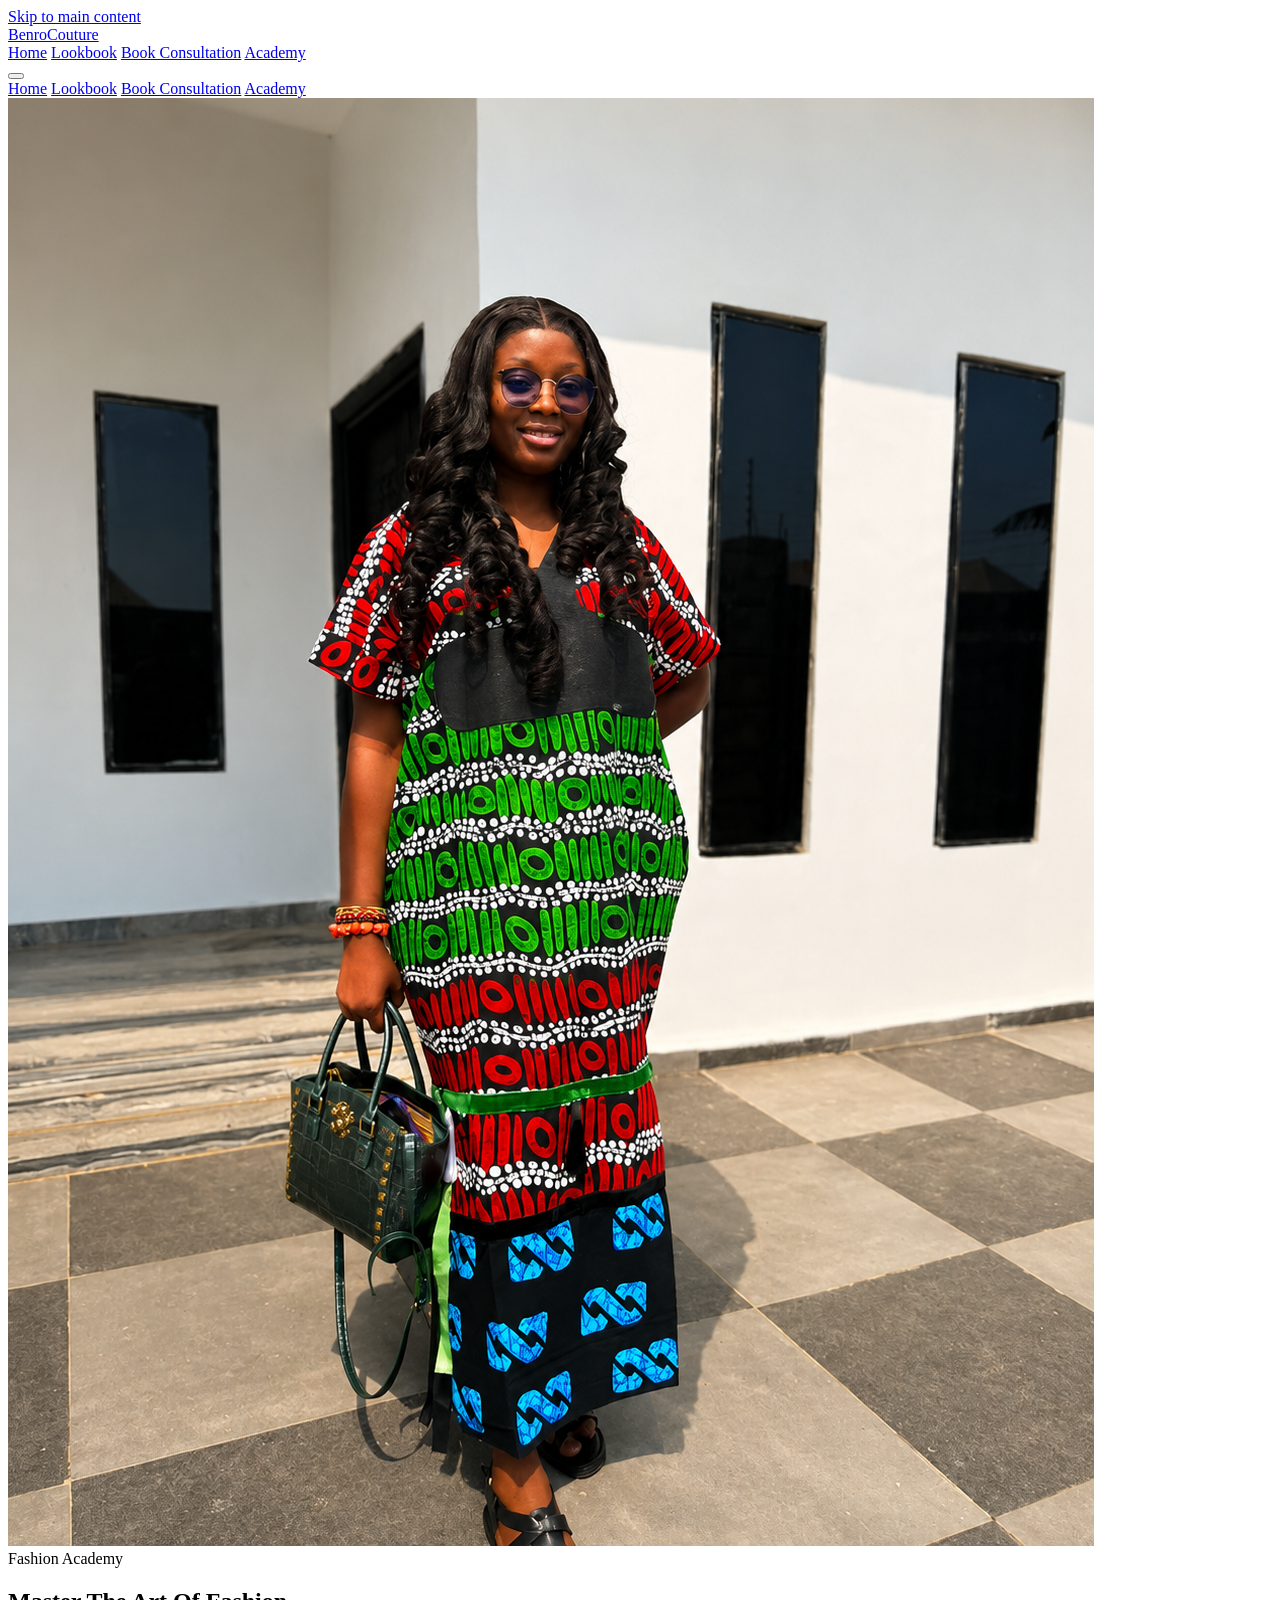
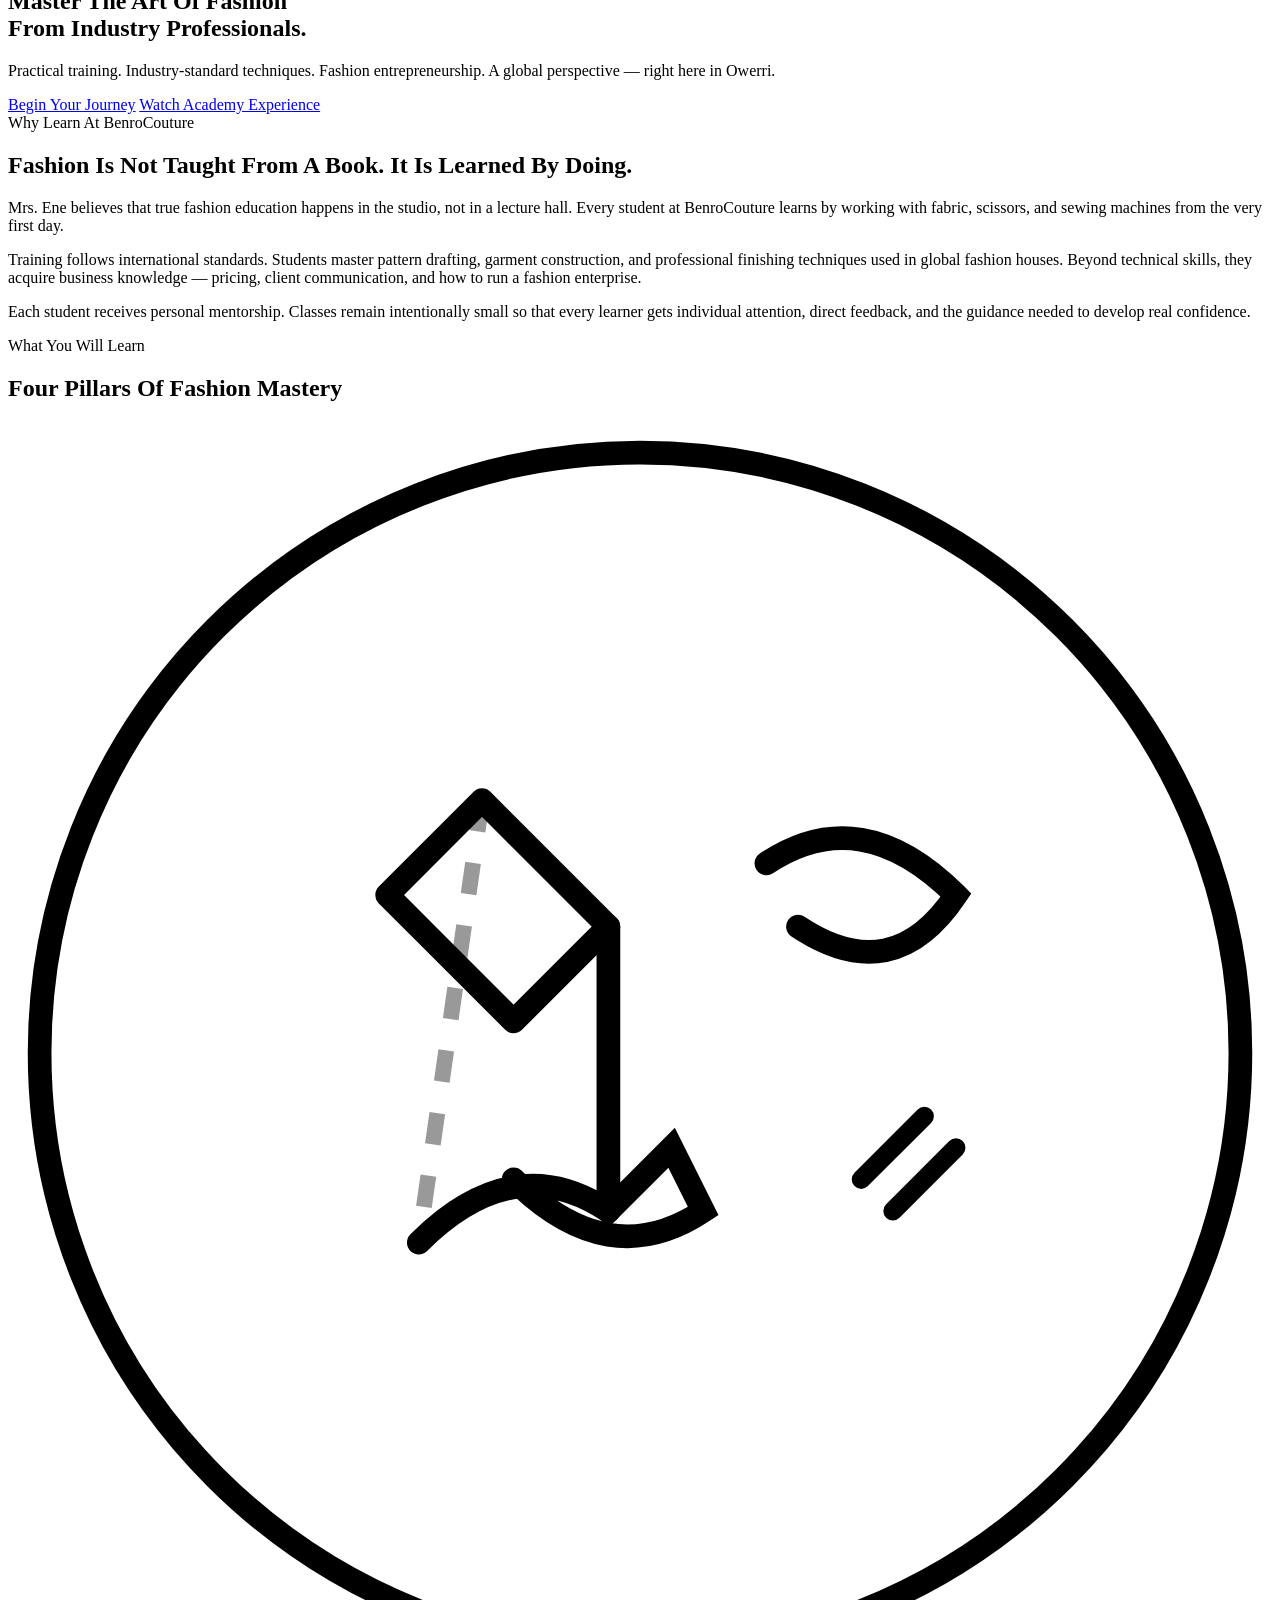
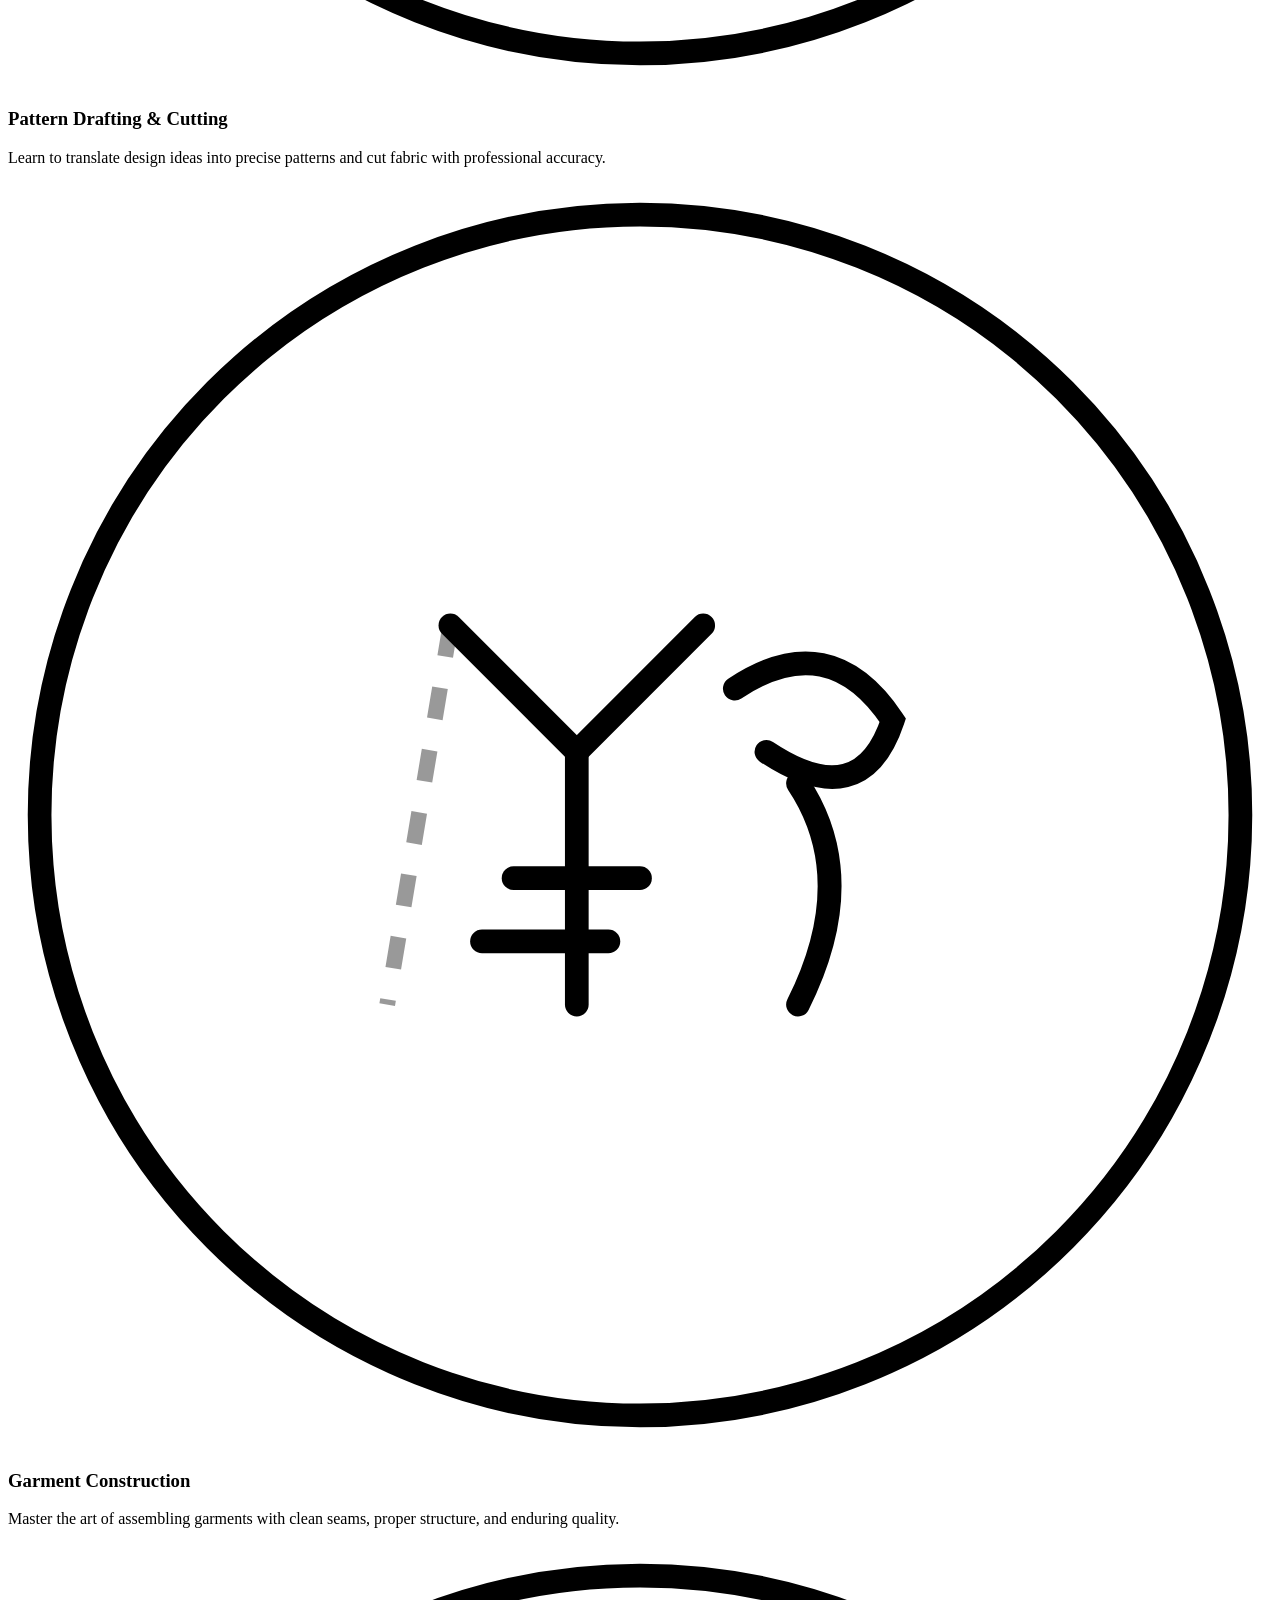
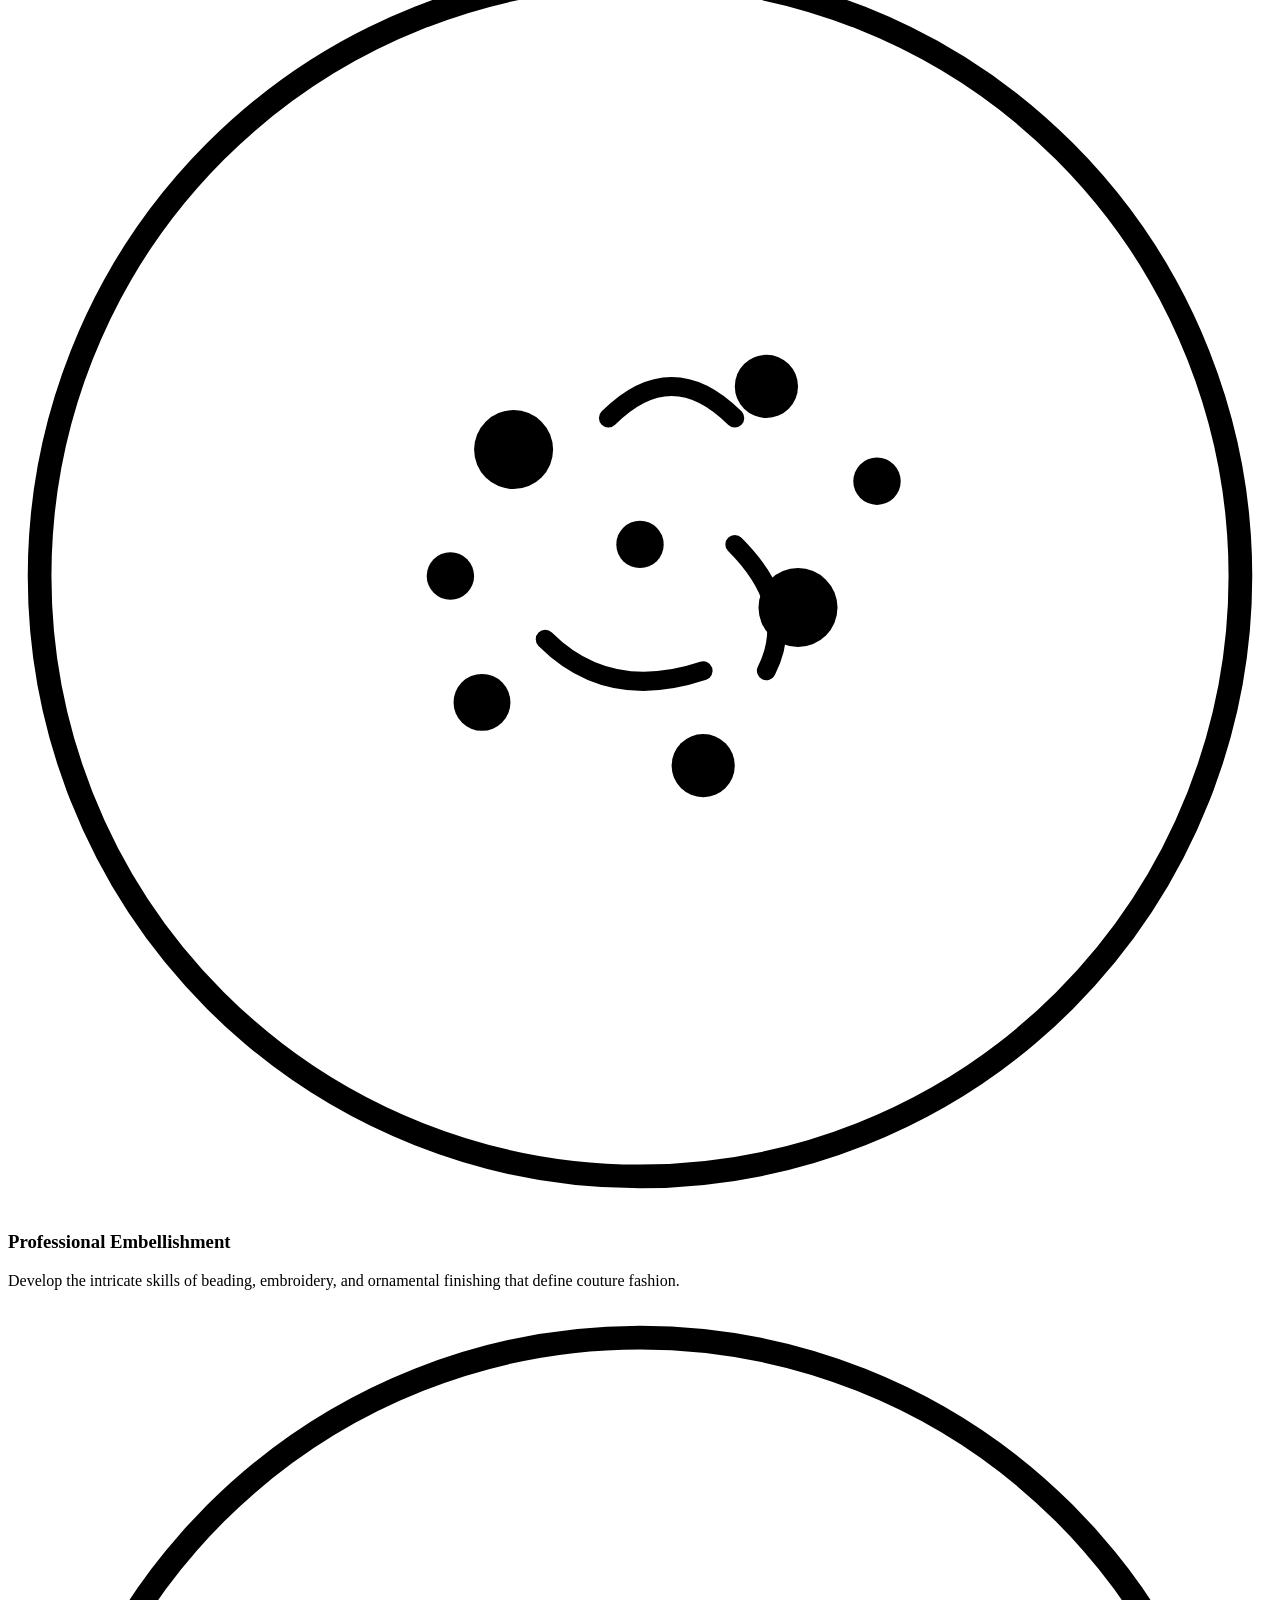
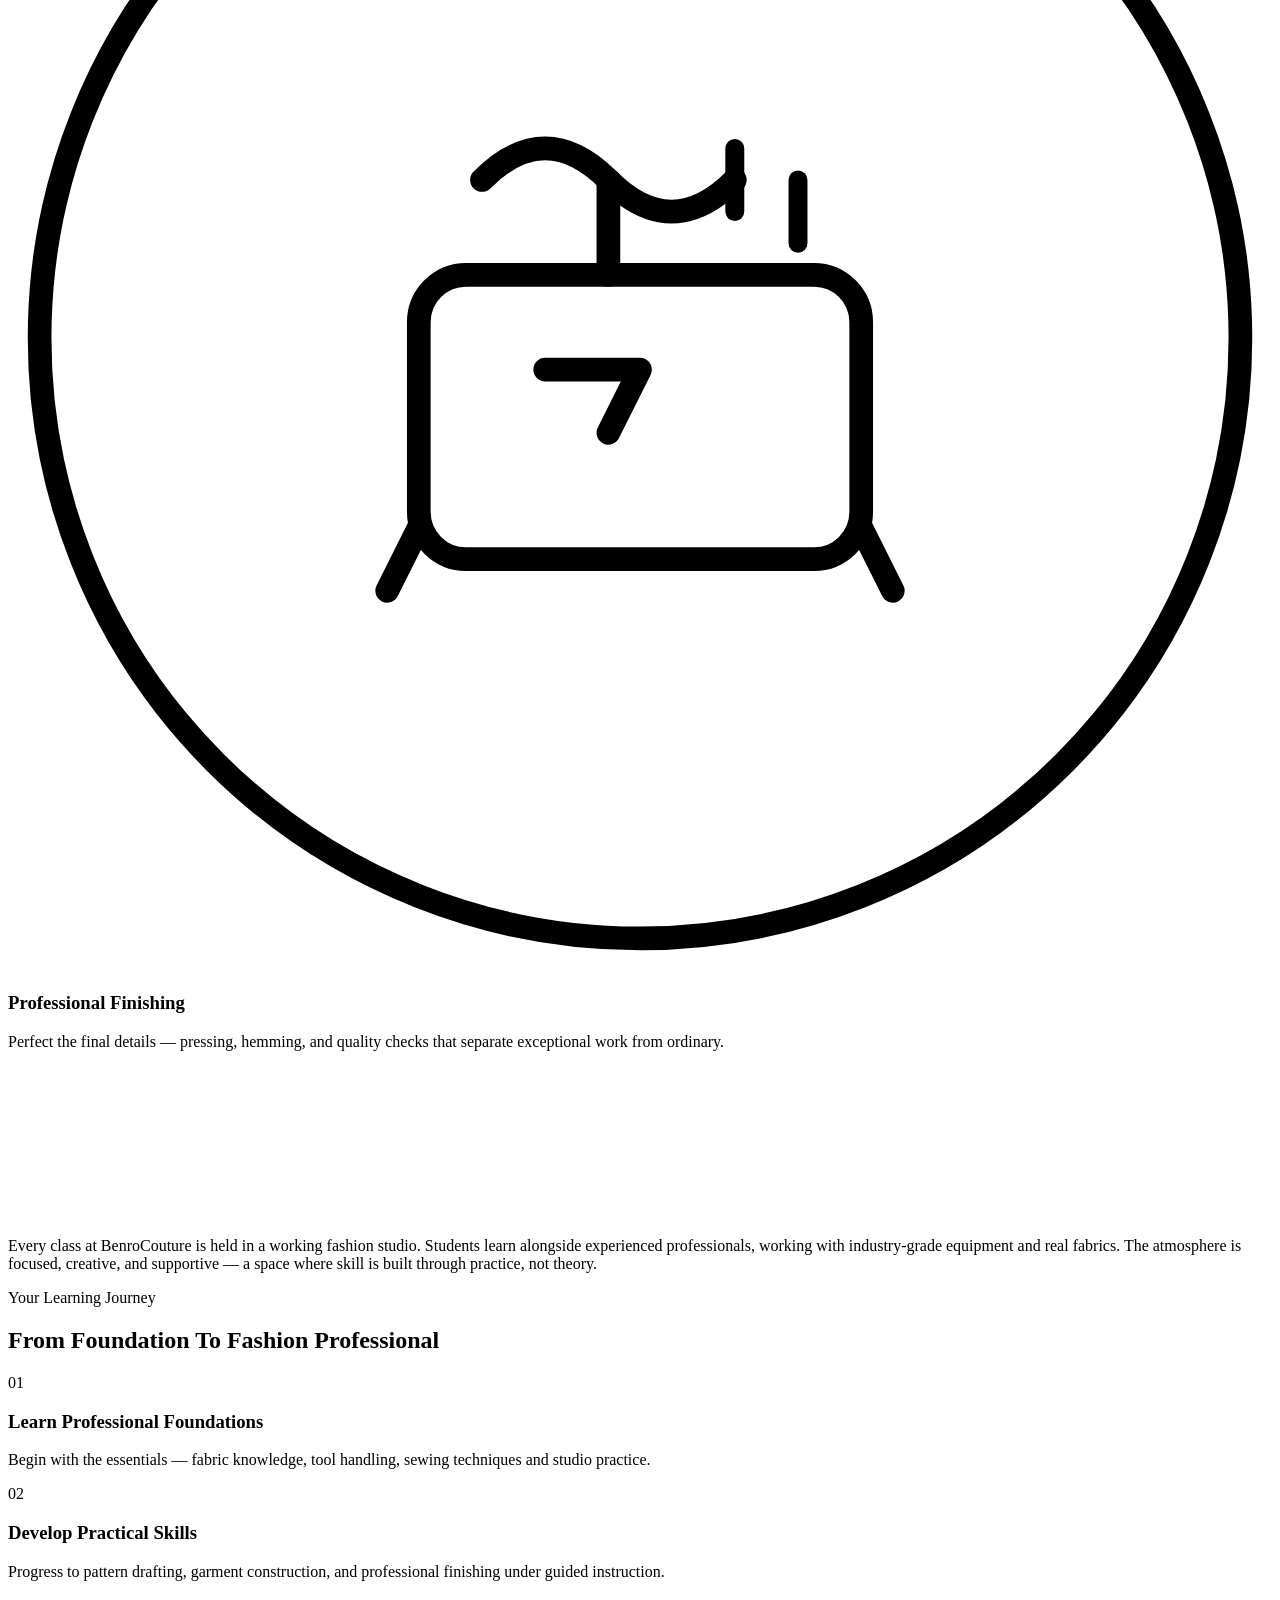
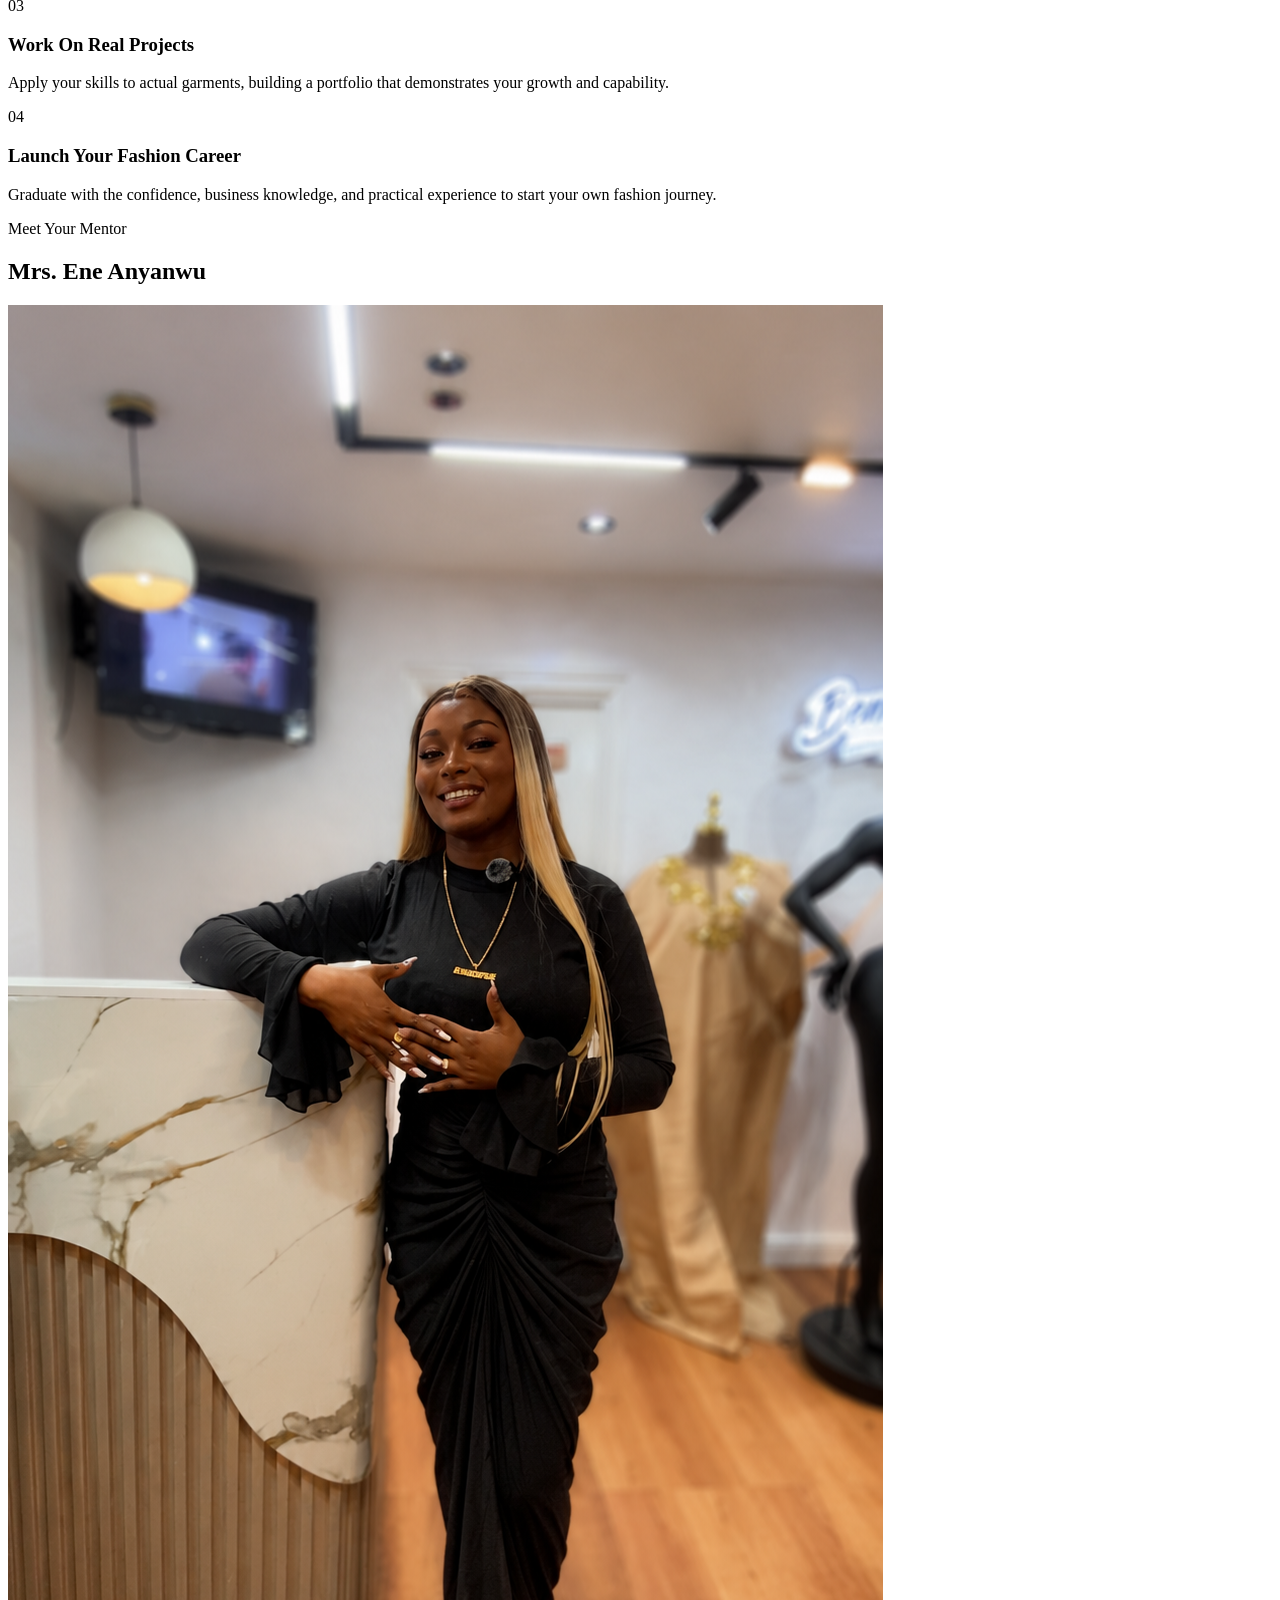
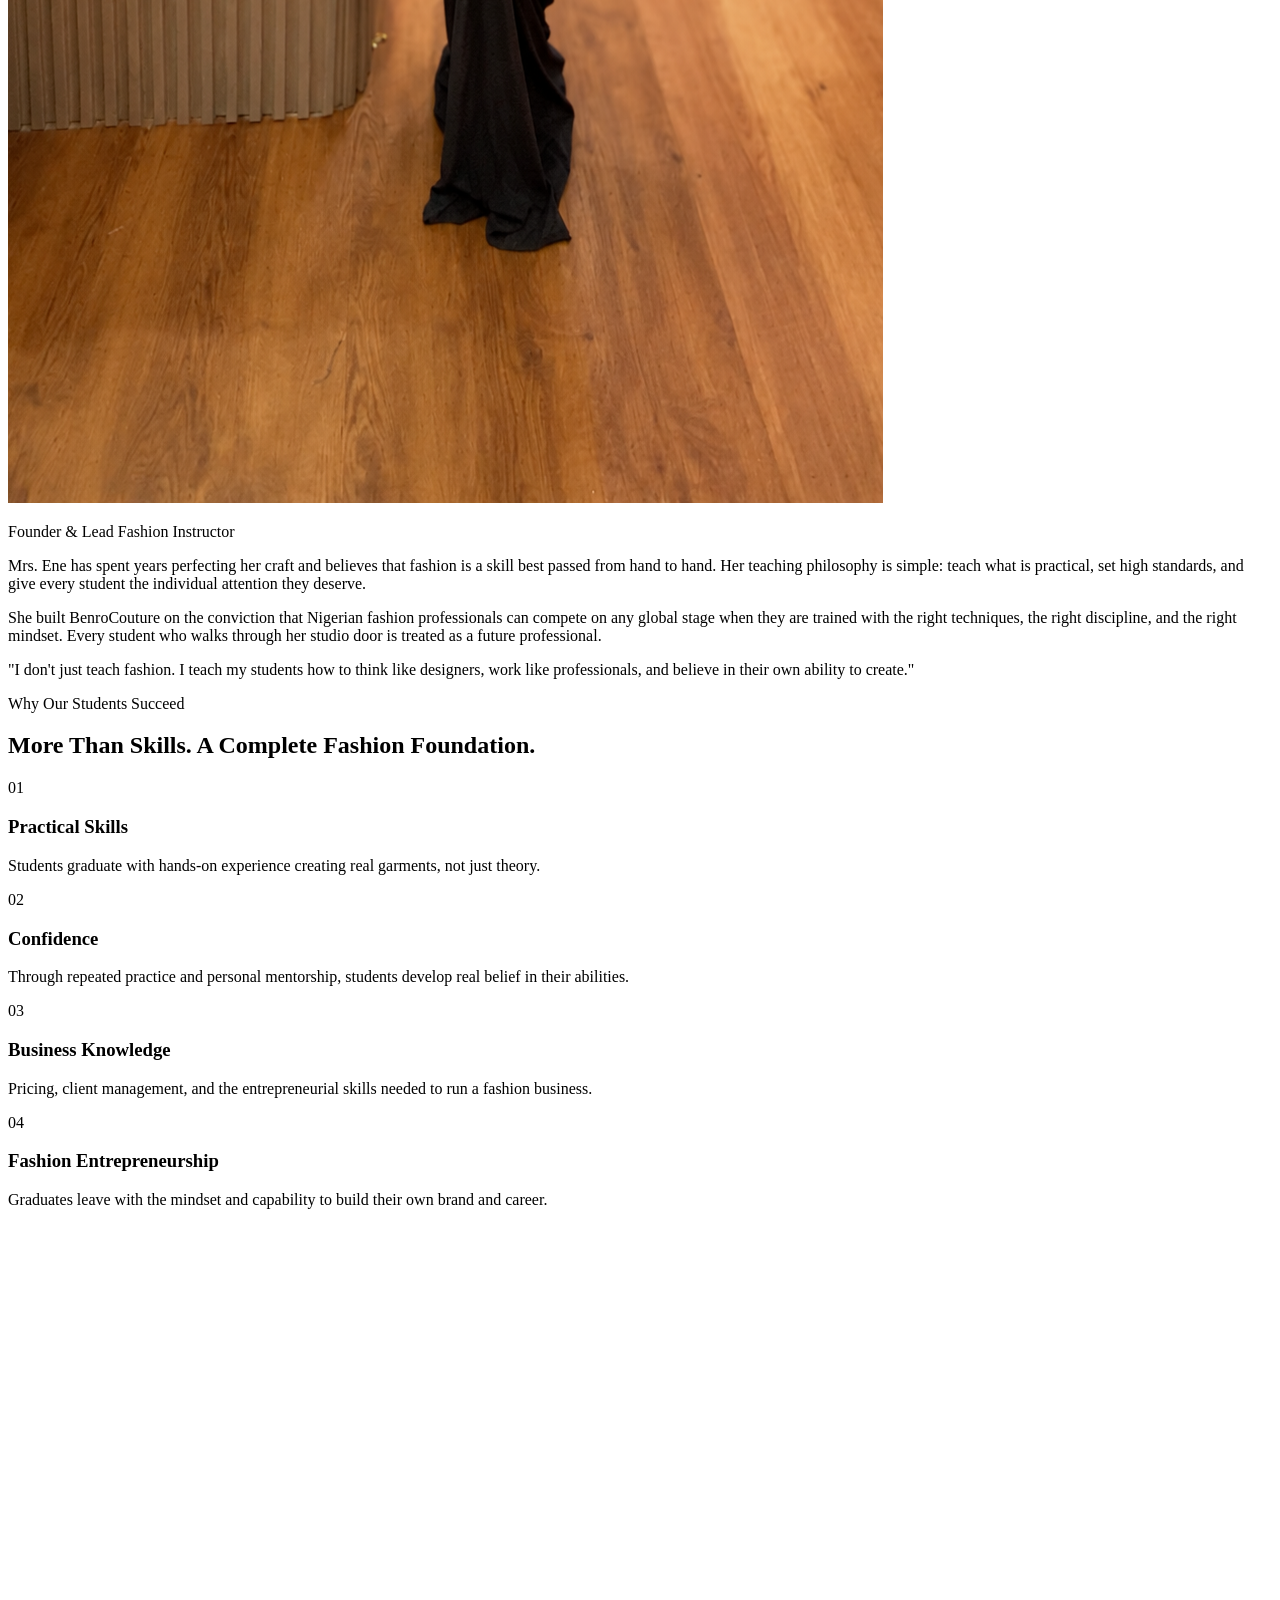
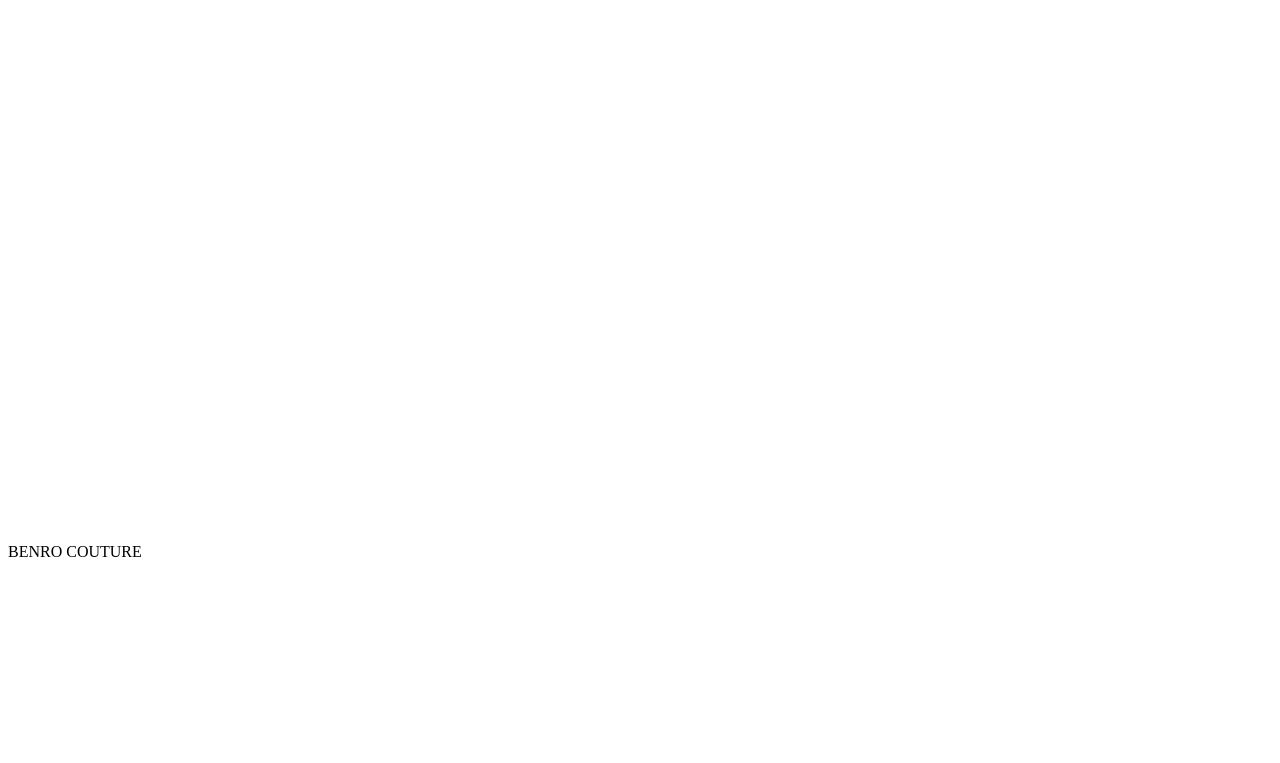
==== commit 453a74b8: "Performance & accessibility fixes: skip-to-content, preconnect hints, minified CSS/JS, preload=none " ====
--- a/academy.html
+++ b/academy.html
@@ -41,9 +41,13 @@
     <link rel="preconnect" href="https://fonts.gstatic.com" crossorigin>
     <link href="https://fonts.googleapis.com/css2?family=Cormorant+Garamond:ital,wght@0,300;0,400;0,500;0,600;0,700;1,300;1,400&family=Inter:wght@300;400;500;600&display=swap" rel="stylesheet">
     <!-- Stylesheet -->
-    <link rel="stylesheet" href="style.css">
+    <link rel="stylesheet" href="style.min.css">
+    <!-- Preconnect for third-party origins -->
+    <link rel="preconnect" href="https://api.web3forms.com">
+    <link rel="dns-prefetch" href="https://api.web3forms.com">
 </head>
 <body class="academy-page">
+    <a href="#ac-hero" class="skip-link">Skip to main content</a>
 
     <!-- Header Navigation -->
     <header class="site-header" id="site-header">
@@ -489,7 +493,7 @@
         </div>
     </footer>
 
-    <script src="app.js"></script>
-    <script src="academy.js"></script>
+    <script src="app.min.js"></script>
+    <script src="academy.min.js"></script>
 </body>
 </html>
--- a/style.min.css
+++ b/style.min.css
@@ -0,0 +1 @@
+root--color-primary#111111--color-accent#B8963E--color-accent-hover#C9A84C--color-surface#F8F6F2--color-text-dark#222222--color-text-light#F8F6F2--color-text-mutedrgba(2482462420.75)--font-headings'Cormorant Garamond'Georgiaserif--font-body'Inter'system-ui-apple-systemsans-serif--nav-height90px--nav-height-scrolled75px--transition-smoothall 0.6s cubic-bezier(0.1610.31)--transition-fastall 0.3s cubic-bezier(0.1610.31)*margin0padding0box-sizingborder-boxhtmlscroll-behaviorsmoothoverflow-xhidden@media (max-width576px)htmlfont-size17pxbodybackground-colorvar(--color-surface)colorvar(--color-text-dark)font-familyvar(--font-body)font-size16pxline-height1.6-webkit-font-smoothingantialiased-moz-osx-font-smoothinggrayscalepadding-bottomenv(safe-area-inset-bottom0px)acolorinherittext-decorationnonetransitionvar(--transition-fast)buttonbackgroundnonebordernonecursorpointerfont-familyinheritoutlinenone.skip-linkpositionabsolutetop-100%left50%transformtranslateX(-50%)z-index10000padding12px 24pxbackgroundvar(--color-accent)color#ffffont-familyvar(--font-body)font-size14pxfont-weight500border-radius0 0 8px 8pxtransitiontop 0.2s ease.skip-linkfocustop0outline2px solid var(--color-accent)outline-offset2px.sr-onlypositionabsolutewidth1pxheight1pxpadding0margin-1pxoverflowhiddencliprect(0000)white-spacenowrapborder0.site-headerpositionfixedtop0left0width100%heightvar(--nav-height)background-colortransparentdisplayflexalign-itemscenterz-index1000transitionvar(--transition-smooth)padding-topenv(safe-area-inset-top0px).site-header.scrolledheightvar(--nav-height-scrolled)background-colorvar(--color-primary)border-bottom1px solid rgba(2482462420.05).header-containerwidth100%max-width1400pxmargin0 autopadding0 4%displayflexalign-itemscenterjustify-contentspace-between.brand-logofont-familyvar(--font-body)font-sizeclamp(1.2rem2vw1.5rem)font-weight500letter-spacing0.12emcolorvar(--color-text-light).nav-linksdisplayflexalign-itemscentergap40px.nav-itemfont-familyvar(--font-body)font-size0.8remfont-weight400letter-spacing0.15emcolorvar(--color-text-light)opacity0.85positionrelativepadding8px 0.nav-itemhovercolorvar(--color-accent)opacity1.nav-item.activecolorvar(--color-accent)opacity1.mobile-toggledisplaynoneflex-directioncolumnjustify-contentspace-betweenwidth24pxheight16pxz-index1001.hamburger-linewidth100%height1.5pxbackground-colorvar(--color-text-light)transitionvar(--transition-fast)transform-origincenter.mobile-toggle.active .hamburger-linenth-child(1)transformtranslateY(7px) rotate(45deg).mobile-toggle.active .hamburger-linenth-child(2)opacity0.mobile-toggle.active .hamburger-linenth-child(3)transformtranslateY(-7.5px) rotate(-45deg).mobile-menu-overlaypositionfixedtop0left0width100%height100vhbackground-colorvar(--color-primary)z-index999displayflexalign-itemscenterjustify-contentcenteropacity0visibilityhiddentransitionvar(--transition-smooth)padding-topenv(safe-area-inset-top0px)padding-bottomenv(safe-area-inset-bottom0px).mobile-menu-overlay.activeopacity1visibilityvisible.mobile-nav-linksdisplayflexflex-directioncolumnalign-itemscentergap32px.mobile-nav-itemfont-familyvar(--font-headings)font-size2.2remfont-weight300letter-spacing0.08emcolorvar(--color-text-light)opacity0.8.mobile-nav-itemhover.mobile-nav-item.activecolorvar(--color-accent)opacity1.hero-sectionpositionrelativewidth100%height100vhoverflowhidden.hero-video-wrapperpositionabsolutetop0left0width100%height100%z-index-2.hero-videowidth100%height100%object-fitcoverobject-positioncenter 30%.hero-overlaypositionabsolutetop0left0width100%height100%background-colorrgba(1717170.65)z-index-1.hero-content-containerpositionabsolutetopcalc(50% + 45px)left0right0transformtranslateY(-50%)width100%max-width1400pxmargin0 autopadding0 10%.hero-contentmax-width640pxtext-alignleft.hero-titlefont-familyvar(--font-headings)font-sizeclamp(2.25rem5vw4.4rem)font-weight300line-height1.15colorvar(--color-text-light)margin-bottom24pxletter-spacing0.01em.hero-title brdisplayblock.hero-subtitlefont-familyvar(--font-body)font-sizeclamp(0.85rem1.4vw1rem)font-weight400line-height1.65colorrgba(2482462420.55)margin-bottom40pxmax-width520px.hero-actionsdisplayflexgap20pxflex-wrapwrap.btndisplayinline-blockpadding20px 38pxfont-familyvar(--font-body)font-size0.8remfont-weight700letter-spacing0.18emborder-radius0border-width1.2pxborder-stylesolidtransitionvar(--transition-fast).btn-primarybackground-colorvar(--color-accent)color#ffffffborder-colorvar(--color-accent).btn-primaryhoverbackground-colorvar(--color-accent-hover)color#ffffffborder-colorvar(--color-accent-hover).btn-secondarybackground-colortransparentcolorrgba(2482462420.75)border-colorrgba(2482462420.5).btn-secondaryhoverbackground-colorrgba(2482462420.08)border-colorvar(--color-text-light)colorvar(--color-text-light)@keyframes fadeInUpfromopacity0transformtranslateY(40px)toopacity1transformtranslateY(0).fade-in-upopacity0animationfadeInUp 1.6s cubic-bezier(0.1610.31) forwards.delay-1animation-delay0.5s.delay-2animation-delay1s.about-sectionbackground-color#ffffffpadding140px 0.about-containermax-width1400pxmargin0 autopadding0 4%displaygridgrid-template-columns1fr 1frgap80pxalign-itemscenter.about-image-wrapperwidth100%overflowhidden.about-imagewidth100%height100%object-fitcoverdisplayblock.about-contentmax-width520px.about-eyebrowdisplayblockfont-familyvar(--font-body)font-size0.7remfont-weight500letter-spacing0.3emtext-transformuppercasecolorvar(--color-accent)margin-bottom20px.about-headingfont-familyvar(--font-headings)font-sizeclamp(2rem4vw3.6rem)font-weight300line-height1.15colorvar(--color-primary)margin-bottom32pxletter-spacing0.01em.about-text pfont-familyvar(--font-body)font-size0.95remfont-weight300line-height1.75color#555margin-bottom20px.about-text plast-childmargin-bottom0.about-quotefont-familyvar(--font-headings)font-sizeclamp(1.3rem2.2vw1.8rem)font-weight300line-height1.4colorvar(--color-primary)margin48px 0padding32px 0border-top1px solid rgba(1717170.08)border-bottom1px solid rgba(1717170.08)font-stylenormal.about-ctamargin-top40px.about-image-wrapper.about-section .about-eyebrow.about-section .about-heading.about-section .about-text.about-section .about-quote.about-section .about-ctaopacity0transformtranslateY(40px).why-sectionbackground-colorvar(--color-primary)padding160px 0.why-containermax-width1400pxmargin0 autopadding0 4%.why-eyebrowdisplayblockfont-familyvar(--font-body)font-size0.72remfont-weight500letter-spacing0.3emtext-transformuppercasecolorvar(--color-accent)margin-bottom20pxtext-aligncenter.why-headingfont-familyvar(--font-headings)font-sizeclamp(2.4rem4.5vw3.8rem)font-weight300line-height1.15colorvar(--color-text-light)margin-bottom24pxletter-spacing0.01emtext-aligncenter.why-subtitlefont-familyvar(--font-body)font-size0.95remfont-weight300line-height1.7colorrgba(2482462420.6)max-width520pxmargin0 auto 80pxtext-aligncenter.why-griddisplaygridgrid-template-columns1fr 1frgap80px 60px.why-cardpadding-top36pxborder-top1px solid rgba(184150620.25).why-numberdisplayblockfont-familyvar(--font-headings)font-size4remfont-weight300colorvar(--color-accent)line-height1margin-bottom16px.why-card-titlefont-familyvar(--font-headings)font-size1.5remfont-weight400colorvar(--color-text-light)line-height1.25margin-bottom14pxletter-spacing0.02em.why-card-textfont-familyvar(--font-body)font-size0.9remfont-weight300line-height1.7colorrgba(2482462420.55)max-width400px.btn-whydisplayblockwidthfit-contentmargin100px auto 0background-colortransparentcolorvar(--color-accent)border-colorvar(--color-accent).btn-whyhoverbackground-colorvar(--color-accent)color#ffffffborder-colorvar(--color-accent).why-section .why-eyebrow.why-section .why-heading.why-section .why-subtitle.why-section .why-card.why-section .btn-whyopacity0transformtranslateY(40px)@media (max-width991px).site-header--nav-height80px--nav-height-scrolled70px.nav-linksdisplaynone.mobile-toggledisplayflex.hero-content-containerpadding0 4%.hero-contentmax-width100%@media (max-width576px).hero-title brdisplaynone.hero-titlemargin-bottom28px.hero-subtitlemargin-bottom40px.hero-actionsflex-directioncolumnwidth100%gap14pxmargin-top0.btnwidth100%text-aligncenterpadding20px 16pxborder-radius6px.featured-sectionbackground-colorvar(--color-surface)padding140px 0 120px.featured-containermax-width1400pxmargin0 autopadding0 4%.section-headertext-aligncentermargin-bottom72px.section-labeldisplayblockfont-familyvar(--font-body)font-size0.72remfont-weight500letter-spacing0.25emtext-transformuppercasecolorvar(--color-accent)margin-bottom16px.section-titlefont-familyvar(--font-headings)font-sizeclamp(2.4rem4.5vw3.8rem)font-weight300line-height1.1colorvar(--color-primary)margin-bottom20pxletter-spacing0.01em.section-subtitlefont-familyvar(--font-body)font-size0.95remfont-weight300line-height1.7color#888max-width480pxmargin0 auto.featured-griddisplaygridgrid-template-columns1.1fr 0.9frgap16pxalign-itemsstretch.featured-columndisplaygridgrid-template-rows1fr 1frgap16px@media (min-width577px)#creation-03order1.creation-cardpositionrelativeoverflowhiddenbackground-color#1a1a1a.creation-card--largemin-height680px.creation-card--tallmin-height330px.card-image-wrapperpositionrelativewidth100%height100%.card-imagewidth100%height100%object-fitcoverobject-positiontop centerdisplayblocktransitiontransform 0.9s cubic-bezier(0.1610.31).creation-cardhover .card-imagetransformscale(1.04).card-overlaypositionabsoluteinset0backgroundlinear-gradient(to toprgba(1717170.6) 0%rgba(1717170.4) 25%transparent 45%)displayflexalign-itemsflex-endpadding36pxopacity0transitionopacity 0.5s cubic-bezier(0.1610.31).creation-cardhover .card-overlayopacity1.card-contenttransformtranslateY(12px)transitiontransform 0.5s cubic-bezier(0.1610.31).creation-cardhover .card-contenttransformtranslateY(0).card-indexdisplayblockfont-familyvar(--font-body)font-size0.68remfont-weight400letter-spacing0.25emtext-transformuppercasecolorvar(--color-accent)margin-bottom8px.card-titlefont-familyvar(--font-headings)font-sizeclamp(1.4rem2.2vw2rem)font-weight300line-height1.2colorvar(--color-text-light)margin-bottom8pxletter-spacing0.02em.card-descfont-familyvar(--font-body)font-size0.8remfont-weight300line-height1.6colorrgba(2482462420.72)letter-spacing0.02em.featured-ctamargin-top64pxtext-aligncenter.btn-outlinebackground-colortransparentcolorvar(--color-primary)border-colorvar(--color-primary).btn-outlinehoverbackground-colorrgba(1717170.12)color#000000border-color#000000@media (max-width991px).featured-sectionpadding100px 0 90px.featured-gridgrid-template-columns1fr.creation-card--largemin-height520px.featured-columngrid-template-columns1fr 1frgrid-template-rowsauto.creation-card--tallmin-height380px@media (max-width576px).featured-sectionpadding80px 0 70px.section-headermargin-bottom48px.featured-gridgrid-template-columns1fr.featured-columndisplaycontents#creation-03order-1#creation-01order0#creation-02order1.creation-card--largemin-height440px.creation-card--tallmin-height360px.card-indexfont-size0.card-indexbeforefont-size0.68remcontentattr(data-mobile-number).card-overlayopacity1backgroundlinear-gradient(to toprgba(1717170.55) 0%rgba(1717170.3) 20%transparent 40%).card-contenttransformtranslateY(0).featured-ctamargin-top44px.btn-outlinewidth100%text-aligncenterfont-weight400@media (max-width991px).about-sectionpadding100px 0.about-containergap60px.about-contentmax-width100%@media (max-width576px).about-sectionpadding80px 0 90px.about-containergrid-template-columns1frgap40px.about-image-wrapperorder0.about-contentorder1.about-eyebrowtext-aligncenter.about-headingtext-aligncentermargin-bottom24px.about-text pfont-size0.9remline-height1.7.about-quotemargin36px 0padding24px 0font-size1.3remtext-aligncenter.about-ctamargin-top32pxtext-aligncenter.about-section .btn-outlinewidth100%text-aligncenter@media (max-width991px).why-sectionpadding120px 0.why-gridgap60px 40px.why-headingmax-width100%@media (max-width576px).why-sectionpadding80px 0 90px.why-headingfont-sizeclamp(1.8rem7vw2.4rem).why-subtitlemargin-bottom60pxmax-width100%.why-gridgrid-template-columns1frgap48px.why-cardpadding-top28px.why-numberfont-size3.2rem.why-card-titlefont-size1.3rem.why-card-textmax-width100%.btn-whymargin-top72pxwidth100%text-aligncenterborder-radius6px.academy-sectionbackground-colorvar(--color-surface)padding160px 0.academy-containermax-width1400pxmargin0 autopadding0 4%text-aligncenter.academy-eyebrowdisplayblockfont-familyvar(--font-body)font-size0.72remfont-weight500letter-spacing0.3emtext-transformuppercasecolorvar(--color-accent)margin-bottom24px.academy-headingfont-familyvar(--font-headings)font-sizeclamp(2.4rem5vw4.2rem)font-weight300line-height1.2colorvar(--color-primary)margin-bottom28pxletter-spacing0.02em.academy-copyfont-familyvar(--font-body)font-sizeclamp(0.9rem1.3vw1.05rem)font-weight300line-height1.75color#666max-width620pxmargin0 auto 72px.academy-video-wrapperwidth100%max-width1100pxmargin0 auto 80pxbackground-color#e8e4deaspect-ratio16 / 9.academy-videowidth100%height100%object-fitcoverdisplayblock.academy-highlightsdisplaygridgrid-template-columns1fr 1frgap64px 80pxmax-width960pxmargin0 auto 100pxtext-alignleft.academy-highlightpadding-top32pxborder-top1px solid rgba(184150620.2).highlight-numberdisplayblockfont-familyvar(--font-headings)font-size3remfont-weight300colorvar(--color-accent)line-height1margin-bottom14px.highlight-titlefont-familyvar(--font-headings)font-size1.25remfont-weight500color#2a2a2aline-height1.25margin-bottom10pxletter-spacing0.02em.highlight-textfont-familyvar(--font-body)font-size0.9remfont-weight300line-height1.7color#777max-width380px.academy-feature-stripdisplayflexjustify-contentcenteralign-itemsbaselinegap48pxflex-wrapwrapmargin-bottom80px.feature-wordfont-familyvar(--font-headings)font-sizeclamp(2.4rem5vw4rem)font-weight300colorvar(--color-primary)line-height1.2letter-spacing0.04em.academy-actionsdisplayflexjustify-contentcenteralign-itemscentergap24pxflex-wrapwrap.academy-section [data-reveal]opacity0transformtranslateY(40px)@media (max-width991px).academy-sectionpadding120px 0.academy-copymargin-bottom56px.academy-video-wrappermargin-bottom64px.academy-highlightsgap48px 56pxmargin-bottom80px.academy-feature-stripgap36pxmargin-bottom64px.feature-wordfont-sizeclamp(2rem4vw2.8rem)@media (max-width576px).academy-sectionpadding80px 0.academy-eyebrowmargin-bottom20px.academy-headingmargin-bottom20px.academy-copyfont-size0.9remmargin-bottom44px.academy-video-wrappermargin-bottom52pxaspect-ratio4 / 3.academy-highlightsgrid-template-columns1frgap40pxmargin-bottom64px.highlight-numberfont-size2.5rem.highlight-textmax-width100%.academy-feature-stripgap24pxmargin-bottom56px.feature-wordfont-sizeclamp(1.8rem7vw2.2rem).academy-actionsflex-directioncolumnwidth100%gap16px.academy-actions .btnwidth100%text-aligncenter.clients-sectionbackground-color#ffffffpadding160px 0.clients-containermax-width1400pxmargin0 autopadding0 4%text-aligncenter.clients-eyebrowdisplayblockfont-familyvar(--font-body)font-size0.72remfont-weight500letter-spacing0.3emtext-transformuppercasecolorvar(--color-accent)margin-bottom24px.clients-headingfont-familyvar(--font-headings)font-sizeclamp(2.6rem5vw4.4rem)font-weight300line-height1.1colorvar(--color-primary)margin-bottom28pxletter-spacing0.02em.clients-copyfont-familyvar(--font-body)font-sizeclamp(0.9rem1.3vw1.05rem)font-weight300line-height1.75color#777max-width600pxmargin0 auto 72px.client-image-wrapperpositionrelativeoverflowhiddencursorpointer.client-imagewidth100%height100%object-fitcoverdisplayblocktransitiontransform 0.8s cubic-bezier(0.1610.31).client-image-wrapperhover .client-imagetransformscale(1.03).client-overlaypositionabsoluteinset0background-colorrgba(1717170)displayflexalign-itemsflex-endpadding24pxtransitionbackground-color 0.5s cubic-bezier(0.1610.31).client-image-wrapperhover .client-overlaybackground-colorrgba(1717170.4).client-labelfont-familyvar(--font-body)font-size0.7remfont-weight400letter-spacing0.25emtext-transformuppercasecolor#ffffffopacity0transformtranslateY(8px)transitionopacity 0.4s cubic-bezier(0.1610.31)transform 0.4s cubic-bezier(0.1610.31).client-image-wrapperhover .client-labelopacity1transformtranslateY(0).clients-heromargin-bottom20px.client-image-wrapper--herowidth100%aspect-ratio3 / 4max-height700px.client-image-wrapper--hero .client-imageobject-positioncenter top.clients-row--twodisplaygridgrid-template-columns1fr 1frgap20pxmargin-bottom20px.clients-row--two .client-image-wrapperheight750px.clients-row--two .client-image-wrapper .client-imageobject-positioncenter 30%.clients-row--lastmargin-bottom80px.clients-video-wrapperwidth100%height130vhmargin-bottom20pxbackground-color#e8e4de.clients-videowidth100%height100%object-fitcoverdisplayblock.clients-ctatext-aligncenter.clients-section [data-reveal]opacity0transformtranslateY(40px)@media (max-width991px).clients-sectionpadding120px 0.clients-copymargin-bottom56px.client-image-wrapper--heroaspect-ratio4 / 3max-height500px.clients-row--twogap16px.clients-video-wrappermargin-bottom16px@media (max-width576px).clients-sectionpadding80px 0.clients-eyebrowmargin-bottom20px.clients-headingmargin-bottom20px.clients-copyfont-size0.9remmargin-bottom44px.clients-heromargin-bottom12px.client-image-wrapper--heroaspect-ratio3 / 4max-heightnone.clients-row--twogrid-template-columns1frgap12pxmargin-bottom12px.clients-row--two .client-image-wrapperheightautoaspect-ratio3 / 4.clients-row--two .client-image-wrapper .client-imageobject-positioncenter top.clients-row--lastmargin-bottom56px.clients-video-wrapperheight500pxmargin-bottom12px.clients-cta .btnwidth100%text-aligncenter.final-cta-sectionpositionrelativewidth100%height100vhmin-height500pxoverflowhiddendisplayflexalign-itemscenterjustify-contentcenter.final-cta-video-wrapperpositionabsolutetop0left0width100%height100%.final-cta-videowidth100%height100%object-fitcoverdisplayblock.final-cta-overlaypositionabsolutetop0left0width100%height100%background-colorrgba(1717170.75).final-cta-contentpositionrelativez-index1text-aligncentermax-width800pxpadding0 4%.final-cta-eyebrowdisplayblockfont-familyvar(--font-body)font-size0.7remfont-weight500letter-spacing0.35emtext-transformuppercasecolorvar(--color-accent)margin-bottom28px.final-cta-headingfont-familyvar(--font-headings)font-sizeclamp(2.4rem5vw4.2rem)font-weight300line-height1.15colorvar(--color-text-light)margin-bottom24pxletter-spacing0.02em.final-cta-copyfont-familyvar(--font-body)font-sizeclamp(0.9rem1.3vw1.05rem)font-weight300line-height1.7colorrgba(2482462420.65)max-width580pxmargin0 auto 48px.final-cta-actionsdisplayflexjustify-contentcenteralign-itemscentergap20pxflex-wrapwrapmargin-bottom56px.final-cta-contactdisplayflexjustify-contentcenteralign-itemscentergap12pxflex-wrapwrap.final-contact-itemfont-familyvar(--font-body)font-size0.78remfont-weight300colorrgba(2482462420.5)letter-spacing0.05em.final-contact-separatorfont-familyvar(--font-body)font-size0.78remcolorrgba(2482462420.2).final-cta-section [data-reveal]opacity0transformtranslateY(40px)@media (min-width992px).final-cta-sectionpadding10vh 0@media (max-width991px).final-cta-sectionmin-height460px.final-cta-headingfont-sizeclamp(2rem4.5vw3.2rem).final-cta-copymargin-bottom40px.final-cta-actionsmargin-bottom48px@media (max-width576px).final-cta-sectionmin-height520px.final-cta-eyebrowmargin-bottom24px.final-cta-headingfont-sizeclamp(1.8rem7vw2.4rem)margin-bottom20px.final-cta-copyfont-size0.9remmargin-bottom36px.final-cta-actionsflex-directioncolumnwidth100%gap14pxmargin-bottom40px.final-cta-section .btnwidth100%text-aligncenter.final-cta-contactflex-directioncolumngap8px.final-contact-separatordisplaynone.final-contact-itemfont-size0.75rem.site-footerpositionrelativebackground-color#0B0B0Bpadding160px 4% calc(100px + env(safe-area-inset-bottom0px))overflowhiddentext-aligncenter.footer-bg-textpositionabsolutetop60%left50%transformtranslate(-50%-50%)displayflexflex-directioncolumnalign-itemscenterline-height0.85pointer-eventsnonez-index0opacity0.025transitionopacity 1.2s cubic-bezier(0.1610.31).site-footerhover .footer-bg-textopacity0.05.footer-bg-text spanfont-family'Cormorant Garamond'Georgiaseriffont-weight700font-sizeclamp(130px18vw270px)letter-spacing-0.03emcolor#ffffffuser-selectnone.footer-contentpositionrelativez-index1max-width700pxmargin0 auto.footer-logomargin-bottom48px.footer-logo-textfont-family'Cormorant Garamond'Georgiaseriffont-sizeclamp(1.5rem2.2vw1.9rem)font-weight700colorvar(--color-accent)letter-spacing0.15emtext-transformuppercase.footer-dividerbordernoneheight1pxbackground-colorrgba(2552552550.08)margin0 auto 56pxmax-width60px.footer-navdisplayflexjustify-contentcentergap40pxmargin-bottom56pxflex-wrapwrap.footer-nav-linkfont-familyvar(--font-body)font-size0.8remfont-weight500letter-spacing0.15emtext-transformuppercasecolorrgba(2482462420.65)text-decorationnonetransitioncolor 0.25s ease.footer-nav-linkhover.footer-nav-linkfocus-visiblecolorvar(--color-accent)outlinenone.footer-socialdisplayflexjustify-contentcentergap32pxmargin-bottom64px.footer-social-linkcolorrgba(2482462420.5)transitioncolor 0.25s easedisplayflexalign-itemscenterjustify-contentcenter.footer-social-linkhover.footer-social-linkfocus-visiblecolorvar(--color-accent)outlinenone.footer-social-link svgdisplayblock.footer-contactdisplayflexflex-directioncolumngap8pxmargin-bottom48px.footer-contact-itemfont-familyvar(--font-body)font-size0.8remfont-weight300colorrgba(2482462420.45)letter-spacing0.02em.footer-signaturefont-family'Cormorant Garamond'Georgiaseriffont-sizeclamp(14px1.1vw16px)font-weight300font-styleitaliccolorrgba(2482462420.6)line-height1.6max-width380pxmargin0 auto 48px.footer-copyright pfont-familyvar(--font-body)font-size0.72remfont-weight300colorrgba(2482462420.3)letter-spacing0.05em.site-footer [data-reveal]opacity0transformtranslateY(40px)@media (max-width991px).site-footerpadding120px 6% 80px.footer-bg-text spanfont-sizeclamp(110px18vw200px).footer-navgap32px.footer-socialgap28px@media (max-width576px).site-footerpadding100px 6% 64px.footer-bg-text spanfont-sizeclamp(64px16vw120px).footer-logomargin-bottom36px.footer-dividermargin-bottom40px.footer-navflex-directioncolumngap20pxmargin-bottom40px.footer-socialgap24pxmargin-bottom40px.footer-contactmargin-bottom36px.footer-signaturefont-size14pxmargin-bottom36px.lookbook-page--lb-goldvar(--color-accent#B8963E)--lb-ivoryvar(--color-surface#F8F6F2)--lb-white#FFFFFF--lb-darkvar(--color-primary#111111)--lb-spacing-chapter180px--lb-spacing-group120px--lb-transition0.8s cubic-bezier(0.1610.31)backgroundvar(--lb-white)scroll-behaviorsmooth.lb-heropositionrelativeheight95vhmin-height600pxdisplayflexalign-itemscenterjustify-contentcenteroverflowhidden.lb-hero-image-wrapperpositionabsoluteinset0width100%height100%.lb-hero-imagewidth100%height100%object-fitcoverobject-positioncenter 5%.lb-hero-overlaypositionabsoluteinset0backgroundrgba(1717170.32)z-index1.lb-hero-contentpositionrelativez-index2text-aligncentermax-width780pxpadding0 24px.lb-hero-eyebrowdisplayblockfont-familyvar(--font-body)font-sizeclamp(11px1.2vw14px)font-weight500letter-spacing4pxtext-transformuppercasecolorvar(--lb-gold)margin-bottom24px.lb-hero-headingfont-familyvar(--font-headings)font-sizeclamp(36px6vw72px)font-weight300line-height1.1colorvar(--lb-white)margin-bottom20pxletter-spacing-0.5px.lb-hero-copyfont-familyvar(--font-body)font-sizeclamp(14px1.2vw17px)font-weight300colorrgba(2482462420.8)line-height1.7max-width560pxmargin0 auto 32px.lb-hero-actionsdisplayflexjustify-contentcentergap16pxflex-wrapwrap.fade-in-upopacity0transformtranslateY(30px)animationfadeInUp 0.9s cubic-bezier(0.1610.31) forwards.delay-1animation-delay0.2s.delay-2animation-delay0.4s.delay-3animation-delay0.6s@keyframes fadeInUptoopacity1transformtranslateY(0).lb-chapterpaddingvar(--lb-spacing-chapter) 0backgroundvar(--lb-ivory).lb-chapter--lightbackgroundvar(--lb-white).lb-chapter-containermax-width1280pxmargin0 autopadding0 40px.lb-chapter-headermax-width700pxmargin-leftautomargin-rightautotext-aligncenter.lb-chapter-container > * + *margin-topcalc(var(--lb-spacing-group) / 4).lb-chapter-numberdisplayblockfont-familyvar(--font-body)font-sizeclamp(12px1vw14px)font-weight500letter-spacing5pxtext-transformuppercasecolorvar(--lb-gold)margin-bottom16px.lb-chapter-titlefont-familyvar(--font-headings)font-sizeclamp(32px4.5vw56px)font-weight300line-height1.15colorvar(--lb-dark)letter-spacing-0.3px.lb-image-wrapperpositionrelativeoverflowhiddenbackground#eee.lb-imagewidth100%height100%object-fitcoverdisplayblocktransitiontransform 1.2s cubic-bezier(0.1610.31).lb-image-wrapperhover .lb-imagetransformscale(1.03).lb-image-wrapper--fullwidth100%aspect-ratio3 / 4.lb-image-wide .lb-image-wrapperwidth100%aspect-ratio3 / 2.lb-image-wrapper--hero-clientwidth100%aspect-ratio3 / 4.lb-image-wide .lb-image-wrapper--eveningaspect-ratioautoheightauto.lb-image-wrapper--evening .lb-imageheightautoobject-fitfill.lb-image-wide .lb-image-wrapper--craftaspect-ratioautoheightauto.lb-image-wrapper--craft .lb-imageheightautoobject-fitfill.lb-image-wrapper--craft-singleaspect-ratioautoheightauto.lb-image-wrapper--craft-single .lb-imageheightautoobject-fitfill.lb-paired-rowdisplaygridgrid-template-columns1fr 1frgapcalc(var(--lb-spacing-group) / 4).lb-image-wrapper--client-pairaspect-ratio9 / 16align-selfstart.lb-image-wrapper--client-pair .lb-imageheight100%width100%object-fitcover.lb-image-wrapper--detailaspect-ratio4 / 3.lb-image-wrapper--craft-detailaspect-ratio9 / 16align-selfstart.lb-image-wrapper--craft-detail .lb-imageheight100%width100%object-fitcover.lb-client-overlaypositionabsoluteinset0displayflexalign-itemsflex-endpadding32pxbackgroundlinear-gradient(to toprgba(1717170.5) 0%transparent 50%)opacity0transitionopacity 0.6s cubic-bezier(0.1610.31)pointer-eventsnone.lb-image-wrapperhover .lb-client-overlayopacity1.lb-client-labelfont-familyvar(--font-body)font-sizeclamp(13px1vw16px)font-weight500letter-spacing2pxtext-transformuppercasecolorvar(--lb-white).lb-video-block--large .lb-video-wrapperaspect-ratio16 / 9.lb-video-block--large .lb-video-wrapper--motionaspect-ratioauto.lb-video-wrapper--motion .lb-videoobject-fitfill.lb-video-wrapperwidth100%aspect-ratio3 / 4background#111overflowhidden.lb-video-wrapper--roundedborder-radius12px.lb-videowidth100%height100%object-fitcoverdisplayblock.lb-statementpadding120px 0backgroundvar(--lb-white)text-aligncenter.lb-statement-containermax-width800pxmargin0 autopadding0 40px.lb-statement-textfont-familyvar(--font-headings)font-sizeclamp(28px3.8vw52px)font-weight300font-styleitalicline-height1.3colorvar(--lb-dark)letter-spacing-0.2px.lb-motion-statementtext-aligncenter.lb-motion-textfont-familyvar(--font-headings)font-sizeclamp(32px5vw70px)font-weight300line-height1.1colorvar(--lb-dark)letter-spacing-0.5px[data-reveal]opacity0transformtranslateY(40px)transitionopacity var(--lb-transition)transform var(--lb-transition)[data-reveal].revealedopacity1transformtranslateY(0).lb-cta-sectionpadding120px 0backgroundvar(--lb-white)text-aligncenter.lb-cta-containermax-width700pxmargin0 autopadding0 40px.lb-cta-headingfont-familyvar(--font-headings)font-sizeclamp(34px4.5vw58px)font-weight300line-height1.15colorvar(--lb-dark)margin-bottom20px.lb-cta-copyfont-familyvar(--font-body)font-sizeclamp(14px1.1vw16px)font-weight300colorrgba(1717170.7)line-height1.7margin-bottom40px.lb-cta-actionsdisplayflexjustify-contentcentergap16pxflex-wrapwrap@media (max-width1024px).lb-chapter--lb-spacing-chapter120px--lb-spacing-group80px.lb-chapter-containerpadding0 28px.lb-statementpadding80px 0.lb-statement-containerpadding0 28px.lb-cta-sectionpadding80px 0.lb-cta-containerpadding0 28px@media (max-width768px).lb-chapter--lb-spacing-chapter80px--lb-spacing-group60px.lb-chapter-containerpadding0 20px.lb-paired-rowgrid-template-columns1frgapcalc(var(--lb-spacing-group) / 4).lb-statementpadding60px 0.lb-statement-containerpadding0 20px.lb-cta-sectionpadding60px 0.lb-cta-containerpadding0 20px.lb-heroheight85vhmin-height500px.lb-client-overlayopacity1padding20pxbackgroundlinear-gradient(to toprgba(1717170.6) 0%transparent 60%)@media (max-width480px).lb-hero-headingfont-size30px.lb-hero-copyfont-size14pxmargin-bottom24px.lb-chapter-titlefont-size26px.lb-statement-textfont-size22px.lb-motion-textfont-size28px.lb-cta-headingfont-size28px.consultation-page--cs-goldvar(--color-accent#B8963E)--cs-ivoryvar(--color-surface#F8F6F2)--cs-white#FFFFFF--cs-darkvar(--color-primary#111111)--cs-spacing-section140px--cs-transition0.8s cubic-bezier(0.1610.31)backgroundvar(--cs-white)scroll-behaviorsmooth.cs-heropositionrelativeheight95vhmin-height600pxdisplayflexalign-itemscenteroverflowhidden.cs-hero-image-wrapperpositionabsoluteinset0width100%height100%.cs-hero-imagewidth100%height100%object-fitcoverobject-position75% 25%.cs-hero-overlaypositionabsoluteinset0backgroundrgba(1717170.55)z-index1.cs-hero-contentpositionrelativez-index2max-width780pxmargin0 autopadding0 24pxtext-aligncenter.cs-hero-eyebrowdisplayblockfont-familyvar(--font-body)font-sizeclamp(11px1.2vw14px)font-weight500letter-spacing4pxtext-transformuppercasecolorvar(--cs-gold)margin-bottom24px.cs-hero-headingfont-familyvar(--font-headings)font-sizeclamp(36px5.5vw68px)font-weight300line-height1.1colorvar(--cs-white)margin-bottom20pxletter-spacing-0.3px.cs-hero-copyfont-familyvar(--font-body)font-sizeclamp(14px1.2vw17px)font-weight300colorrgba(2482462420.8)line-height1.7max-width540pxmargin0 auto 32px.cs-hero-actionsdisplayflexjustify-contentcentergap16pxflex-wrapwrap.cs-helppaddingvar(--cs-spacing-section) 0backgroundvar(--cs-ivory).cs-help-containermax-width1280pxmargin0 autopadding0 40px.cs-help-headertext-aligncentermargin-bottom72px.cs-help-eyebrowdisplayblockfont-familyvar(--font-body)font-sizeclamp(11px1vw13px)font-weight500letter-spacing4pxtext-transformuppercasecolorvar(--cs-gold)margin-bottom16px.cs-help-headingfont-familyvar(--font-headings)font-sizeclamp(32px4.5vw56px)font-weight300line-height1.12colorvar(--cs-dark)letter-spacing-0.3px.cs-help-griddisplaygridgrid-template-columnsrepeat(41fr)gap24px.cs-help-cardbackgroundvar(--cs-white)bordernonepadding48px 36pxtext-alignleftcursorpointertransitionbackground var(--cs-transition)transform 0.6s cubic-bezier(0.1610.31)positionrelativeborder-radius0.cs-help-cardhoverbackgroundrgba(185150620.04)transformscale(1.02).cs-help-card-numberdisplayblockfont-familyvar(--font-body)font-size12pxfont-weight500letter-spacing3pxcolorvar(--cs-gold)margin-bottom16px.cs-help-card-titlefont-familyvar(--font-headings)font-sizeclamp(18px1.6vw24px)font-weight400line-height1.25colorvar(--cs-dark)margin-bottom12px.cs-help-card-textfont-familyvar(--font-body)font-sizeclamp(13px0.9vw15px)font-weight300line-height1.6colorrgba(1717170.6).cs-help-card.selectedoutline1.5px solid var(--cs-gold)outline-offset-1.5pxbackgroundrgba(185150620.03).cs-form-sectionpaddingvar(--cs-spacing-section) 0backgroundvar(--cs-white).cs-form-containermax-width880pxmargin0 autopadding0 40px.cs-form-headertext-aligncentermargin-bottom64px.cs-form-eyebrowdisplayblockfont-familyvar(--font-body)font-sizeclamp(11px1vw13px)font-weight500letter-spacing4pxtext-transformuppercasecolorvar(--cs-gold)margin-bottom16px.cs-form-headingfont-familyvar(--font-headings)font-sizeclamp(30px4vw48px)font-weight300line-height1.12colorvar(--cs-dark)letter-spacing-0.3px.cs-formdisplayflexflex-directioncolumngap32px.cs-form-rowdisplaygridgrid-template-columns1fr 1frgap32px.cs-form-groupdisplayflexflex-directioncolumn.cs-form-labelfont-familyvar(--font-body)font-size13pxfont-weight500letter-spacing1pxtext-transformuppercasecolorvar(--cs-dark)margin-bottom10px.cs-form-optionalfont-weight300colorrgba(1717170.4)font-size12px.cs-form-inputwidth100%padding16px 20pxfont-familyvar(--font-body)font-size15pxfont-weight300colorvar(--cs-dark)backgroundvar(--cs-ivory)border1px solid rgba(1717170.08)border-radius8pxoutlinenonetransitionborder-color 0.3s easebox-shadow 0.3s ease.cs-form-inputplaceholdercolorrgba(1717170.3).cs-form-inputfocusborder-colorvar(--cs-gold)box-shadow0 0 0 3px rgba(185150620.1).cs-form-selectappearancenonebackground-imageurl("dataimage/svg+xml%3Csvg xmlns='http//www.w3.org/2000/svg' width='12' height='8' fill='none'%3E%3Cpath d='M1 1l5 5 5-5' stroke='%23111111' stroke-width='1.5' stroke-linecap='round' stroke-linejoin='round'/%3E%3C/svg%3E")background-repeatno-repeatbackground-positionright 20px centerpadding-right44pxcursorpointer.cs-form-textarearesizeverticalmin-height140px.cs-form-submittext-aligncentermargin-top8px.cs-custom-selectpositionrelativewidth100%.cs-custom-select-triggerwidth100%padding16px 20pxfont-familyvar(--font-body)font-size15pxfont-weight300colorvar(--cs-dark)backgroundvar(--cs-ivory)border1px solid rgba(1717170.08)border-radius8pxoutlinenonecursorpointerdisplayflexalign-itemscenterjustify-contentspace-betweengap8pxtext-alignlefttransitionborder-color 0.3s easebox-shadow 0.3s ease.cs-custom-select-triggerhoverborder-colorrgba(1717170.18).cs-custom-select-triggerfocus-visibleborder-colorvar(--cs-gold)box-shadow0 0 0 3px rgba(185150620.1).cs-custom-select.open .cs-custom-select-triggerborder-colorvar(--cs-gold)box-shadow0 0 0 3px rgba(185150620.1).cs-custom-select-valueflex1min-width0colorrgba(1717170.3).cs-custom-select-value.filledcolorvar(--cs-dark).cs-custom-select-arrowdisplayflexalign-itemscenterflex-shrink0colorrgba(1717170.3)transitiontransform 0.3s ease.cs-custom-select.open .cs-custom-select-arrowtransformrotate(180deg).cs-custom-select-menupositionabsolutetopcalc(100% + 4px)left0right0backgroundvar(--cs-white)border1px solid rgba(1717170.08)border-radius8pxbox-shadow0 8px 32px rgba(1717170.08)opacity0visibilityhiddentransformtranslateY(-4px)transitionopacity 0.25s easetransform 0.25s easevisibility 0.25sz-index50overflowhidden.cs-custom-select.open .cs-custom-select-menuopacity1visibilityvisibletransformtranslateY(0).cs-custom-select-optionwidth100%padding14px 20pxfont-familyvar(--font-body)font-size14pxfont-weight300colorvar(--cs-dark)text-alignleftbackgroundnonebordernonecursorpointertransitionbackground 0.2s easecolor 0.2s ease.cs-custom-select-optionhoverbackgroundrgba(185150620.06).cs-custom-select-option.selectedcolorvar(--cs-gold)backgroundrgba(185150620.04)font-weight500.cs-custom-select-nativepositionabsolutewidth1pxheight1pxpadding0margin-1pxoverflowhiddencliprect(0000)border0.cs-form-input.errorborder-color#c0392bbox-shadow0 0 0 3px rgba(19257430.1).cs-form-error-messagefont-familyvar(--font-body)font-size12pxcolor#c0392bmargin-top6pxdisplaynone.cs-form-input.error + .cs-form-error-messagedisplayblock.cs-custom-select.error + .cs-form-error-messagedisplayblock.cs-form-success-icondisplayinline-flexalign-itemscenterjustify-contentcenterwidth72pxheight72pxborder2px solid var(--cs-gold)border-radius50%margin-bottom32pxcolorvar(--cs-gold)font-size32px.cs-form-success-headingfont-familyvar(--font-headings)font-sizeclamp(36px5vw64px)font-weight300line-height1.1colorvar(--cs-dark)margin-bottom20pxletter-spacing-0.5px.cs-form-success-textfont-familyvar(--font-body)font-sizeclamp(15px1.2vw17px)font-weight300colorrgba(1717170.55)line-height1.7max-width480pxmargin0 auto.cs-contact-sectionpaddingvar(--cs-spacing-section) 0backgroundvar(--cs-ivory).cs-contact-containermax-width1280pxmargin0 autopadding0 40px.cs-contact-headertext-aligncentermargin-bottom72px.cs-contact-eyebrowdisplayblockfont-familyvar(--font-body)font-sizeclamp(11px1vw13px)font-weight500letter-spacing4pxtext-transformuppercasecolorvar(--cs-gold)margin-bottom16px.cs-contact-headingfont-familyvar(--font-headings)font-sizeclamp(30px4vw48px)font-weight300line-height1.12colorvar(--cs-dark)letter-spacing-0.3px.cs-contact-griddisplaygridgrid-template-columnsrepeat(41fr)gap24px.cs-contact-cardpadding40px 32pxbackgroundvar(--cs-white)border1px solid rgba(1717170.06)transitionborder-color var(--cs-transition)transform 0.6s cubic-bezier(0.1610.31).cs-contact-cardhoverborder-colorrgba(185150620.3)transformscale(1.02).cs-contact-labeldisplayblockfont-familyvar(--font-headings)font-sizeclamp(18px1.4vw22px)font-weight400colorvar(--cs-dark)margin-bottom10px.cs-contact-descfont-familyvar(--font-body)font-size14pxfont-weight300colorrgba(1717170.5)line-height1.6margin-bottom20px.cs-contact-linkdisplayinline-blockfont-familyvar(--font-body)font-size13pxfont-weight500letter-spacing1pxtext-transformuppercasecolorvar(--cs-gold)border-bottom1px solid transparenttransitionborder-color 0.3s ease.cs-contact-linkhoverborder-bottom-colorvar(--cs-gold).cs-map-sectionpaddingvar(--cs-spacing-section) 0backgroundvar(--cs-white).cs-map-containermax-width1100pxmargin0 autopadding0 40pxdisplaygridgrid-template-columns1.2fr 0.8frgap64pxalign-itemscenter.cs-map-wrapperborder-radius12pxoverflowhiddenbox-shadow0 4px 40px rgba(1717170.06).cs-map-iframewidth100%height100%min-height360pxdisplayblock.cs-map-info-labeldisplayblockfont-familyvar(--font-headings)font-sizeclamp(22px2.5vw32px)font-weight300colorvar(--cs-dark)margin-bottom20px.cs-map-addressfont-familyvar(--font-body)font-size15pxfont-weight300line-height1.7colorrgba(1717170.6)margin-bottom32px.cs-map-hours-labeldisplayblockfont-familyvar(--font-body)font-size12pxfont-weight500letter-spacing2pxtext-transformuppercasecolorvar(--cs-gold)margin-bottom16px.cs-map-hours-rowdisplayflexjustify-contentspace-betweenfont-familyvar(--font-body)font-size14pxfont-weight300colorrgba(1717170.6)padding8px 0border-bottom1px solid rgba(1717170.06).cs-map-hours-rowlast-childborder-bottomnone.cs-timeline-sectionpaddingvar(--cs-spacing-section) 0backgroundvar(--cs-ivory).cs-timeline-containermax-width800pxmargin0 autopadding0 40px.cs-timeline-headertext-aligncentermargin-bottom80px.cs-timeline-eyebrowdisplayblockfont-familyvar(--font-body)font-sizeclamp(11px1vw13px)font-weight500letter-spacing4pxtext-transformuppercasecolorvar(--cs-gold)margin-bottom16px.cs-timeline-headingfont-familyvar(--font-headings)font-sizeclamp(30px4vw48px)font-weight300line-height1.12colorvar(--cs-dark)letter-spacing-0.3px.cs-timelinedisplayflexflex-directioncolumnalign-itemscenter.cs-timeline-stepdisplaygridgrid-template-columnsauto 1frgap32pxwidth100%max-width520px.cs-timeline-numberfont-familyvar(--font-headings)font-sizeclamp(32px3.5vw48px)font-weight300colorvar(--cs-gold)line-height1min-width48px.cs-timeline-contentpadding-top4px.cs-timeline-titlefont-familyvar(--font-headings)font-sizeclamp(18px1.6vw22px)font-weight400colorvar(--cs-dark)margin-bottom6px.cs-timeline-textfont-familyvar(--font-body)font-size14pxfont-weight300colorrgba(1717170.5)line-height1.6.cs-timeline-linewidth1pxheight40pxbackgroundrgba(185150620.2)margin8px 0 8px 24px.cs-final-ctapaddingvar(--cs-spacing-section) 0backgroundvar(--cs-ivory)text-aligncenter.cs-final-cta-containermax-width700pxmargin0 autopadding0 40px.cs-final-cta-headingfont-familyvar(--font-headings)font-sizeclamp(28px4vw48px)font-weight300line-height1.15colorvar(--cs-dark)margin-bottom20px.cs-final-cta-copyfont-familyvar(--font-body)font-sizeclamp(14px1.1vw16px)font-weight300colorrgba(1717170.6)line-height1.7margin-bottom40px.cs-final-cta-actionsdisplayflexjustify-contentcentergap16pxflex-wrapwrap.cs-botcheckpositionabsoluteleft-9999pxopacity0height0width0pointer-eventsnone#cs-datetime-rowtransitionopacity 0.4s easemax-height 0.4s easemargin 0.4s easepadding 0.4s easeoverflowhiddenmax-height300pxopacity1#cs-datetime-row.cs-field-hiddenmax-height0opacity0margin0padding0pointer-eventsnone#cs-submit-btnpositionrelativemin-width260pxdisplayinline-flexalign-itemscenterjustify-contentcentergap8px.cs-btn-spinnerdisplaynonewidth16pxheight16pxborder2px solid rgba(2552552550.3)border-top-color#ffffffborder-radius50%animationcs-spin 0.6s linear infinite#cs-submit-btn.loading .cs-btn-spinnerdisplayinline-block@keyframes cs-spintotransformrotate(360deg).cs-form.fade-outopacity0transformtranslateY(-10px)transitionopacity 0.5s easetransform 0.5s easepointer-eventsnone.cs-form-successdisplayflextext-aligncenterpadding100px 40pxmin-height60vhalign-itemscenterjustify-contentcenterflex-directioncolumnopacity0visibilityhiddenpointer-eventsnonetransformtranslateY(20px) scale(0.98)transitionopacity 0.8s cubic-bezier(0.1610.31)transform 0.8s cubic-bezier(0.1610.31)visibility 0.8s ease.cs-form-success.visibleopacity1visibilityvisiblepointer-eventsautotransformtranslateY(0) scale(1).cs-form-success .btn-outlinemargin-top40pxborder-colorvar(--cs-dark#111111).cs-form-success .btn-outlinehoverbackground-colorrgba(1717170.06).cs-form-errordisplaynonetext-aligncenterpadding32px 24pxbackgroundrgba(19257430.04)border1px solid rgba(19257430.12)border-radius8px.cs-form-error.visibledisplayblockanimationcs-error-in 0.5s cubic-bezier(0.1610.31) forwards@keyframes cs-error-infromopacity0transformtranslateY(10px)toopacity1transformtranslateY(0).cs-form-error-textfont-familyvar(--font-body)font-size15pxfont-weight300line-height1.7colorrgba(1717170.7)margin-bottom8px.cs-form-error-helpfont-familyvar(--font-body)font-size14pxfont-weight300colorrgba(1717170.5)margin-bottom24px.cs-form-error .btn-outlineborder-colorvar(--cs-dark#111111).cs-form-error .btn-outlinehoverbackground-colorrgba(1717170.06).cs-custom-select-optionfocus-visibleoutline1.5px solid var(--cs-gold)outline-offset-1.5pxbackgroundrgba(185150620.08)@media (max-width1024px).consultation-page--cs-spacing-section110px.cs-help-gridgrid-template-columnsrepeat(21fr)gap20px.cs-contact-gridgrid-template-columnsrepeat(21fr)gap20px.cs-map-containergrid-template-columns1frgap48px.cs-map-wrapperorder1.cs-map-infoorder0.cs-hero-contentpadding0 6%.cs-timeline-stepgap16pxgrid-template-columns40px 1fr.cs-timeline-numberfont-size32px@media (max-width768px).consultation-page--cs-spacing-section80px.cs-heroheight85vhmin-height500px.cs-hero-contentpadding0 24px.cs-hero-imageobject-position70% 20%.cs-help-containerpadding0 20px.cs-help-headermargin-bottom48px.cs-help-gridgrid-template-columns1frgap16px.cs-help-cardpadding36px 28px.cs-form-containerpadding0 20px.cs-form-headermargin-bottom48px.cs-formgap24px.cs-form-rowgrid-template-columns1frgap24px.cs-form-btnwidth100%.cs-contact-containerpadding0 20px.cs-contact-headermargin-bottom48px.cs-contact-gridgrid-template-columns1frgap16px.cs-contact-cardpadding32px 24px.cs-map-containerpadding0 20px.cs-map-iframemin-height280px.cs-timeline-containerpadding0 20px.cs-timeline-headermargin-bottom56px.cs-timeline-stepgap12pxgrid-template-columns36px 1fr.cs-timeline-numberfont-size28pxmin-width36px.cs-timeline-contentpadding-top0.cs-final-cta-containerpadding0 20px@media (max-width480px).cs-hero-headingfont-size30px.cs-hero-copyfont-size14pxmargin-bottom24px.cs-help-headingfont-size26px.cs-form-headingfont-size26px.cs-contact-headingfont-size26px.cs-timeline-headingfont-size26px.cs-final-cta-headingfont-size28px.academy-page--ac-goldvar(--color-accent#B8963E)--ac-ivoryvar(--color-surface#F8F6F2)--ac-white#FFFFFF--ac-darkvar(--color-primary#111111)--ac-spacing-section140px--ac-transition0.8s cubic-bezier(0.1610.31)backgroundvar(--ac-white)scroll-behaviorsmooth.ac-eyebrowdisplayblockfont-familyvar(--font-body)font-sizeclamp(11px1vw13px)font-weight500letter-spacing4pxtext-transformuppercasecolorvar(--ac-gold)margin-bottom16px.ac-section-headingfont-familyvar(--font-headings)font-sizeclamp(30px4vw48px)font-weight300line-height1.12colorvar(--ac-dark)letter-spacing-0.3px.ac-heropositionrelativeheight95vhmin-height600pxdisplayflexalign-itemscenterjustify-contentcenteroverflowhidden.ac-hero-image-wrapperpositionabsoluteinset0width100%height100%.ac-hero-imagewidth100%height100%object-fitcoverobject-positioncenter 15%displayblock.ac-hero-overlaypositionabsoluteinset0backgroundrgba(1717170.55)z-index1.ac-hero-contentpositionrelativez-index2text-aligncentermax-width780pxpadding0 24px.ac-hero-eyebrowdisplayblockfont-familyvar(--font-body)font-sizeclamp(11px1.2vw14px)font-weight500letter-spacing4pxtext-transformuppercasecolorvar(--ac-gold)margin-bottom24px.ac-hero-headingfont-familyvar(--font-headings)font-sizeclamp(36px5.5vw68px)font-weight300line-height1.1colorvar(--ac-white)margin-bottom20pxletter-spacing-0.3px.ac-hero-copyfont-familyvar(--font-body)font-sizeclamp(14px1.2vw17px)font-weight300colorrgba(2482462420.8)line-height1.7max-width520pxmargin0 auto 32px.ac-hero-actionsdisplayflexjustify-contentcentergap16pxflex-wrapwrap.ac-philosophypaddingvar(--ac-spacing-section) 0backgroundvar(--ac-ivory).ac-philosophy-containermax-width800pxmargin0 autopadding0 40px.ac-philosophy-headertext-aligncentermargin-bottom56px.ac-philosophy-bodymax-width680pxmargin0 auto.ac-philosophy-textfont-familyvar(--font-body)font-sizeclamp(15px1.1vw17px)font-weight300line-height1.8colorrgba(1717170.65)margin-bottom24px.ac-philosophy-textlast-childmargin-bottom0.ac-skillspaddingvar(--ac-spacing-section) 0backgroundvar(--ac-white).ac-skills-containermax-width1280pxmargin0 autopadding0 40px.ac-skills-headertext-aligncentermargin-bottom72px.ac-skills-griddisplaygridgrid-template-columnsrepeat(41fr)gap20px.ac-skill-cardbackgroundvar(--ac-ivory)border1px solid rgba(1717170.04)border-radius12pxoverflowhiddentransitiontransform 0.6s cubic-bezier(0.1610.31)box-shadow 0.6s cubic-bezier(0.1610.31).ac-skill-cardhovertransformtranslateY(-4px)box-shadow0 16px 48px rgba(1717170.08).ac-skill-icon-wrapperwidth100%aspect-ratio5 / 3displayflexalign-itemscenterjustify-contentcenterbackgroundvar(--ac-ivory)colorvar(--ac-gold)transitionbackground 0.6s cubic-bezier(0.1610.31)color 0.6s cubic-bezier(0.1610.31)border-bottom1px solid rgba(1717170.04).ac-skill-cardhover .ac-skill-icon-wrapperbackground#f5f0e6color#a8852e.ac-skill-iconwidth80pxheight80pxtransitiontransform 0.8s cubic-bezier(0.1610.31).ac-skill-cardhover .ac-skill-icontransformscale(1.08) rotate(-2deg).ac-skill-contentpadding20px 20px 24px.ac-skill-titlefont-familyvar(--font-headings)font-sizeclamp(16px1.2vw20px)font-weight400colorvar(--ac-dark)line-height1.25margin-bottom6px.ac-skill-descfont-familyvar(--font-body)font-sizeclamp(13px0.85vw14px)font-weight300line-height1.55colorrgba(1717170.55).ac-videopadding0 0 var(--ac-spacing-section)backgroundvar(--ac-white).ac-video-wrapperwidth100%height85vhmin-height600pxbackground#111overflowhidden.ac-video-elementwidth100%height100%object-fitcoverdisplayblock.ac-video-summarymax-width680pxmargin56px auto 0padding0 40pxtext-aligncenter.ac-video-textfont-familyvar(--font-body)font-sizeclamp(15px1.1vw17px)font-weight300line-height1.8colorrgba(1717170.65).ac-journeypaddingvar(--ac-spacing-section) 0backgroundvar(--ac-ivory).ac-journey-containermax-width700pxmargin0 autopadding0 40px.ac-journey-headertext-aligncentermargin-bottom80px.ac-timelinedisplayflexflex-directioncolumnalign-itemscenter.ac-timeline-stepdisplaygridgrid-template-columnsauto 1frgap32pxwidth100%max-width520px.ac-timeline-numberfont-familyvar(--font-headings)font-sizeclamp(32px3.5vw48px)font-weight300colorvar(--ac-gold)line-height1min-width48px.ac-timeline-contentpadding-top4px.ac-timeline-titlefont-familyvar(--font-headings)font-sizeclamp(18px1.6vw22px)font-weight400colorvar(--ac-dark)margin-bottom6px.ac-timeline-textfont-familyvar(--font-body)font-size14pxfont-weight300colorrgba(1717170.5)line-height1.6.ac-timeline-linewidth1pxheight40pxbackgroundrgba(185150620.2)margin8px 0 8px 24px.ac-mentorpaddingvar(--ac-spacing-section) 0backgroundvar(--ac-white).ac-mentor-containermax-width1100pxmargin0 autopadding0 40pxdisplaygridgrid-template-columns1fr 1frgap80pxalign-itemscenter.ac-mentor-headerdisplaynone.ac-mentor-header .ac-eyebrowdisplayblockmargin-bottom12px.ac-mentor-header .ac-section-headingmargin-bottom0@media (min-width769px).ac-mentor-headerdisplayblockgrid-column2.ac-mentor-image-wrappergrid-column1grid-row1 / 3.ac-mentor-bodygrid-column2.ac-mentor-image-wrapperwidth100%overflowhidden.ac-mentor-imagewidth100%height100%object-fitcoverdisplayblock.ac-mentor-bodymax-width480px.ac-mentor-rolefont-familyvar(--font-body)font-sizeclamp(13px0.9vw15px)font-weight400colorrgba(1717170.45)letter-spacing0.05emmargin-bottom24px.ac-mentor-text pfont-familyvar(--font-body)font-sizeclamp(14px1vw16px)font-weight300line-height1.8colorrgba(1717170.65)margin-bottom20px.ac-mentor-text plast-childmargin-bottom0font-familyvar(--font-headings)font-sizeclamp(17px1.3vw20px)font-weight300font-styleitaliccolorvar(--ac-dark)line-height1.5padding-top24pxborder-top1px solid rgba(1717170.08).ac-outcomespaddingvar(--ac-spacing-section) 0backgroundvar(--ac-dark).ac-outcomes-containermax-width1280pxmargin0 autopadding0 40px.ac-outcomes-headertext-aligncentermargin-bottom72px.ac-outcomes-header .ac-eyebrowcolorvar(--ac-gold).ac-outcomes-header .ac-section-headingcolorvar(--ac-white).ac-outcomes-griddisplaygridgrid-template-columnsrepeat(41fr)gap40px.ac-outcome-cardpadding-top32pxborder-top1px solid rgba(184150620.2).ac-outcome-numberdisplayblockfont-familyvar(--font-headings)font-size3remfont-weight300colorvar(--ac-gold)line-height1margin-bottom16px.ac-outcome-titlefont-familyvar(--font-headings)font-sizeclamp(17px1.3vw22px)font-weight400colorvar(--ac-white)line-height1.25margin-bottom10px.ac-outcome-textfont-familyvar(--font-body)font-sizeclamp(13px0.9vw15px)font-weight300line-height1.7colorrgba(2482462420.55).ac-enrolmentpaddingvar(--ac-spacing-section) 0backgroundvar(--ac-ivory).ac-enrolment-containermax-width700pxmargin0 autopadding0 40px.ac-enrolment-headertext-aligncentermargin-bottom64px.ac-enrolment-detailsmargin-bottom56px.ac-enrolment-itemdisplayflexflex-directioncolumngap8pxpadding20px 0.ac-enrolment-labelfont-familyvar(--font-body)font-size12pxfont-weight500letter-spacing2pxtext-transformuppercasecolorvar(--ac-gold).ac-enrolment-valuefont-familyvar(--font-body)font-sizeclamp(14px1vw16px)font-weight300line-height1.6colorrgba(1717170.65).ac-enrolment-dividerwidth100%height1pxbackgroundrgba(1717170.06).ac-enrolment-actionsdisplayflexjustify-contentcentergap16pxflex-wrapwrap.ac-faqpaddingvar(--ac-spacing-section) 0backgroundvar(--ac-white).ac-faq-containermax-width700pxmargin0 autopadding0 40px.ac-faq-headertext-aligncentermargin-bottom64px.ac-faq-listdisplayflexflex-directioncolumngap0.ac-faq-itemborder-bottom1px solid rgba(1717170.06)padding20px 0cursorpointer.ac-faq-questionfont-familyvar(--font-headings)font-sizeclamp(16px1.3vw20px)font-weight400colorvar(--ac-dark)line-height1.4list-stylenonedisplayflexalign-itemscenterjustify-contentspace-betweengap16pxcursorpointerpadding-right8px.ac-faq-question-webkit-details-markerdisplaynone.ac-faq-questionaftercontent'+'font-familyvar(--font-body)font-size20pxfont-weight300colorvar(--ac-gold)flex-shrink0transitiontransform 0.3s easedetails[open] .ac-faq-questionaftercontent'−'.ac-faq-answerfont-familyvar(--font-body)font-sizeclamp(14px1vw16px)font-weight300line-height1.7colorrgba(1717170.55)padding16px 0 8pxmax-width580px.ac-final-ctapaddingvar(--ac-spacing-section) 0backgroundvar(--ac-ivory)text-aligncenter.ac-final-cta-containermax-width700pxmargin0 autopadding0 40px.ac-final-cta-headingfont-familyvar(--font-headings)font-sizeclamp(34px4.5vw58px)font-weight300line-height1.15colorvar(--ac-dark)margin-bottom20px.ac-final-cta-copyfont-familyvar(--font-body)font-sizeclamp(14px1.1vw16px)font-weight300colorrgba(1717170.6)line-height1.7max-width520pxmargin0 auto 40px.ac-final-cta-actionsdisplayflexjustify-contentcentergap16pxflex-wrapwrap.academy-page [data-reveal]opacity0transformtranslateY(40px).academy-page .fade-in-upopacity0transformtranslateY(30px)animationfadeInUp 0.9s cubic-bezier(0.1610.31) forwards.academy-page .delay-1animation-delay0.2s.academy-page .delay-2animation-delay0.4s.academy-page .delay-3animation-delay0.6s@media (max-width1024px).academy-page--ac-spacing-section110px.ac-skills-gridgrid-template-columnsrepeat(21fr)gap16px.ac-outcomes-gridgap32px.ac-mentor-containergap60px@media (max-width768px).academy-page--ac-spacing-section80px.ac-heroheight85vhmin-height500px.ac-hero-imageobject-position70% 20%.ac-hero-overlaybackgroundrgba(1717170.6).ac-hero-contentpadding0 24px.ac-philosophy-container.ac-skills-container.ac-video-summary.ac-journey-container.ac-mentor-container.ac-enrolment-container.ac-faq-container.ac-final-cta-container.ac-outcomes-containerpadding0 20px.ac-skills-headermargin-bottom48px.ac-skills-gridgrid-template-columnsrepeat(21fr)gap12px.ac-skills-gridgap16px.ac-skill-contentpadding16px 14px 20px.ac-video-wrapperheight65vhmin-height380px.ac-video-summarymargin-top40px.ac-journey-headermargin-bottom56px.ac-timeline-stepgap16pxgrid-template-columns40px 1fr.ac-timeline-numberfont-size32pxmin-width40px.ac-timeline-linemargin-left20px.ac-mentor-containergrid-template-columns1frgap0text-aligncenter.ac-mentor-headerdisplayblockmargin-bottom32px.ac-mentor-image-wrappermax-height500pxmargin-bottom28px.ac-mentor-bodymax-width100%.ac-outcomes-headermargin-bottom48px.ac-outcomes-gridgrid-template-columnsrepeat(21fr)gap40px 24px.ac-enrolment-headermargin-bottom48px.ac-faq-headermargin-bottom48px@media (max-width480px).academy-page--ac-spacing-section64px.ac-heroheight85vhmin-height460px.ac-hero-headingfont-size30px.ac-hero-copyfont-size14pxmargin-bottom24px.ac-hero-actionsflex-directioncolumnalign-itemscenterwidth100%.ac-hero-actions .btnwidth100%text-aligncenter.ac-section-headingfont-size26px.ac-skills-gridgrid-template-columns1frgap16px.ac-video-wrapperheight55vhmin-height300px.ac-outcomes-gridgrid-template-columns1frgap32px.ac-final-cta-headingfont-size28px
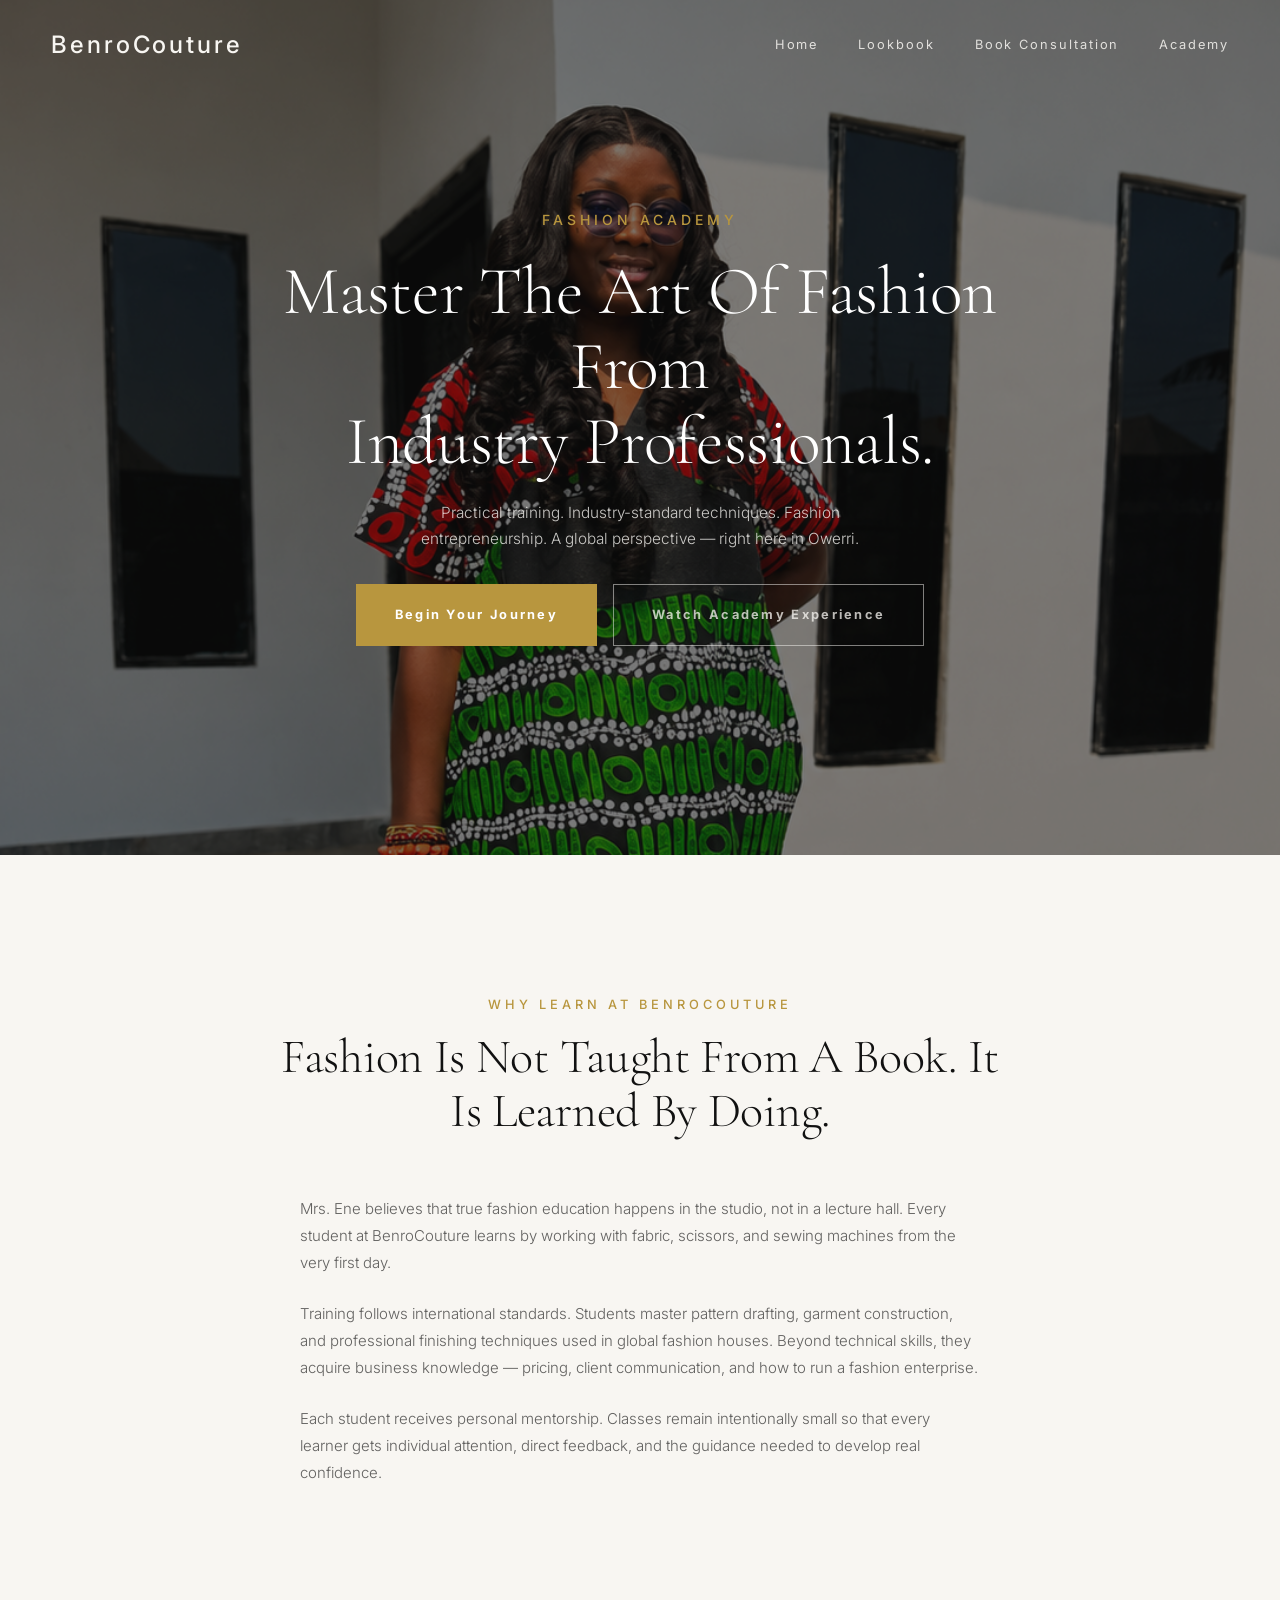
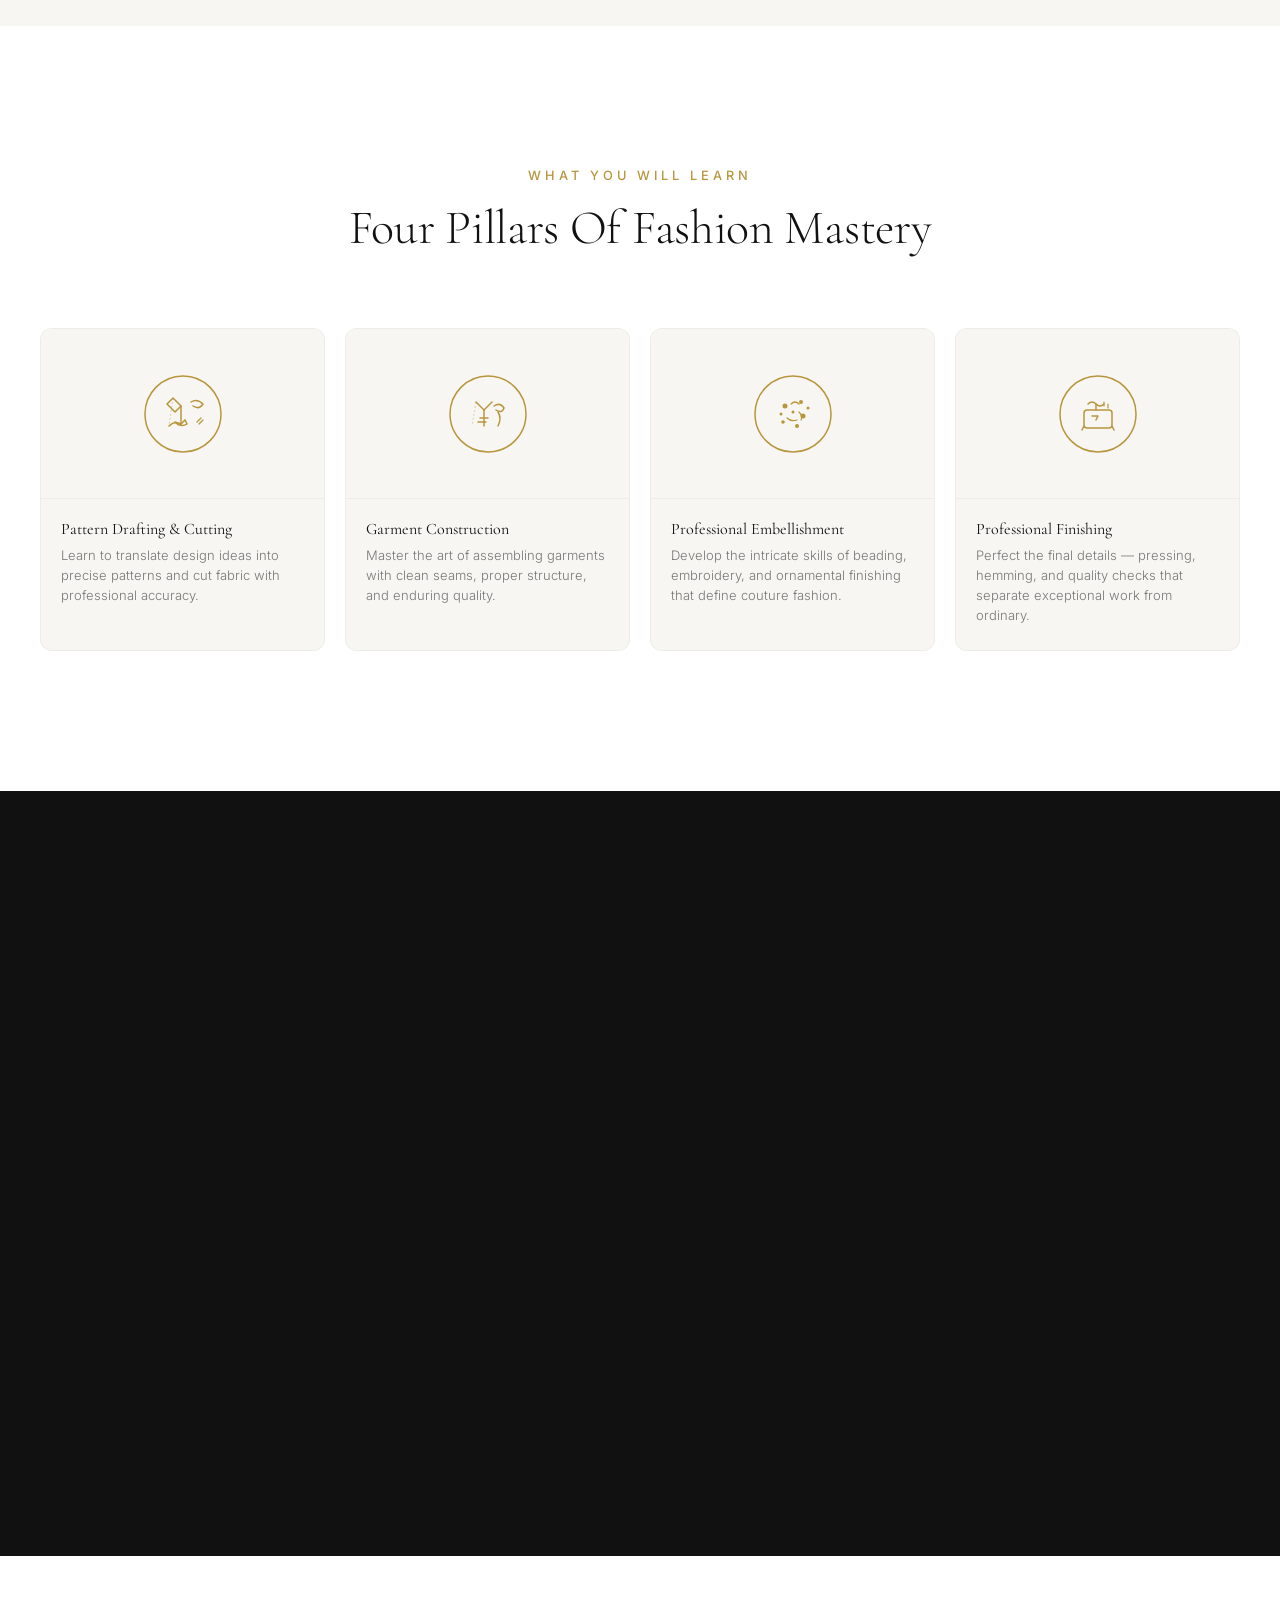
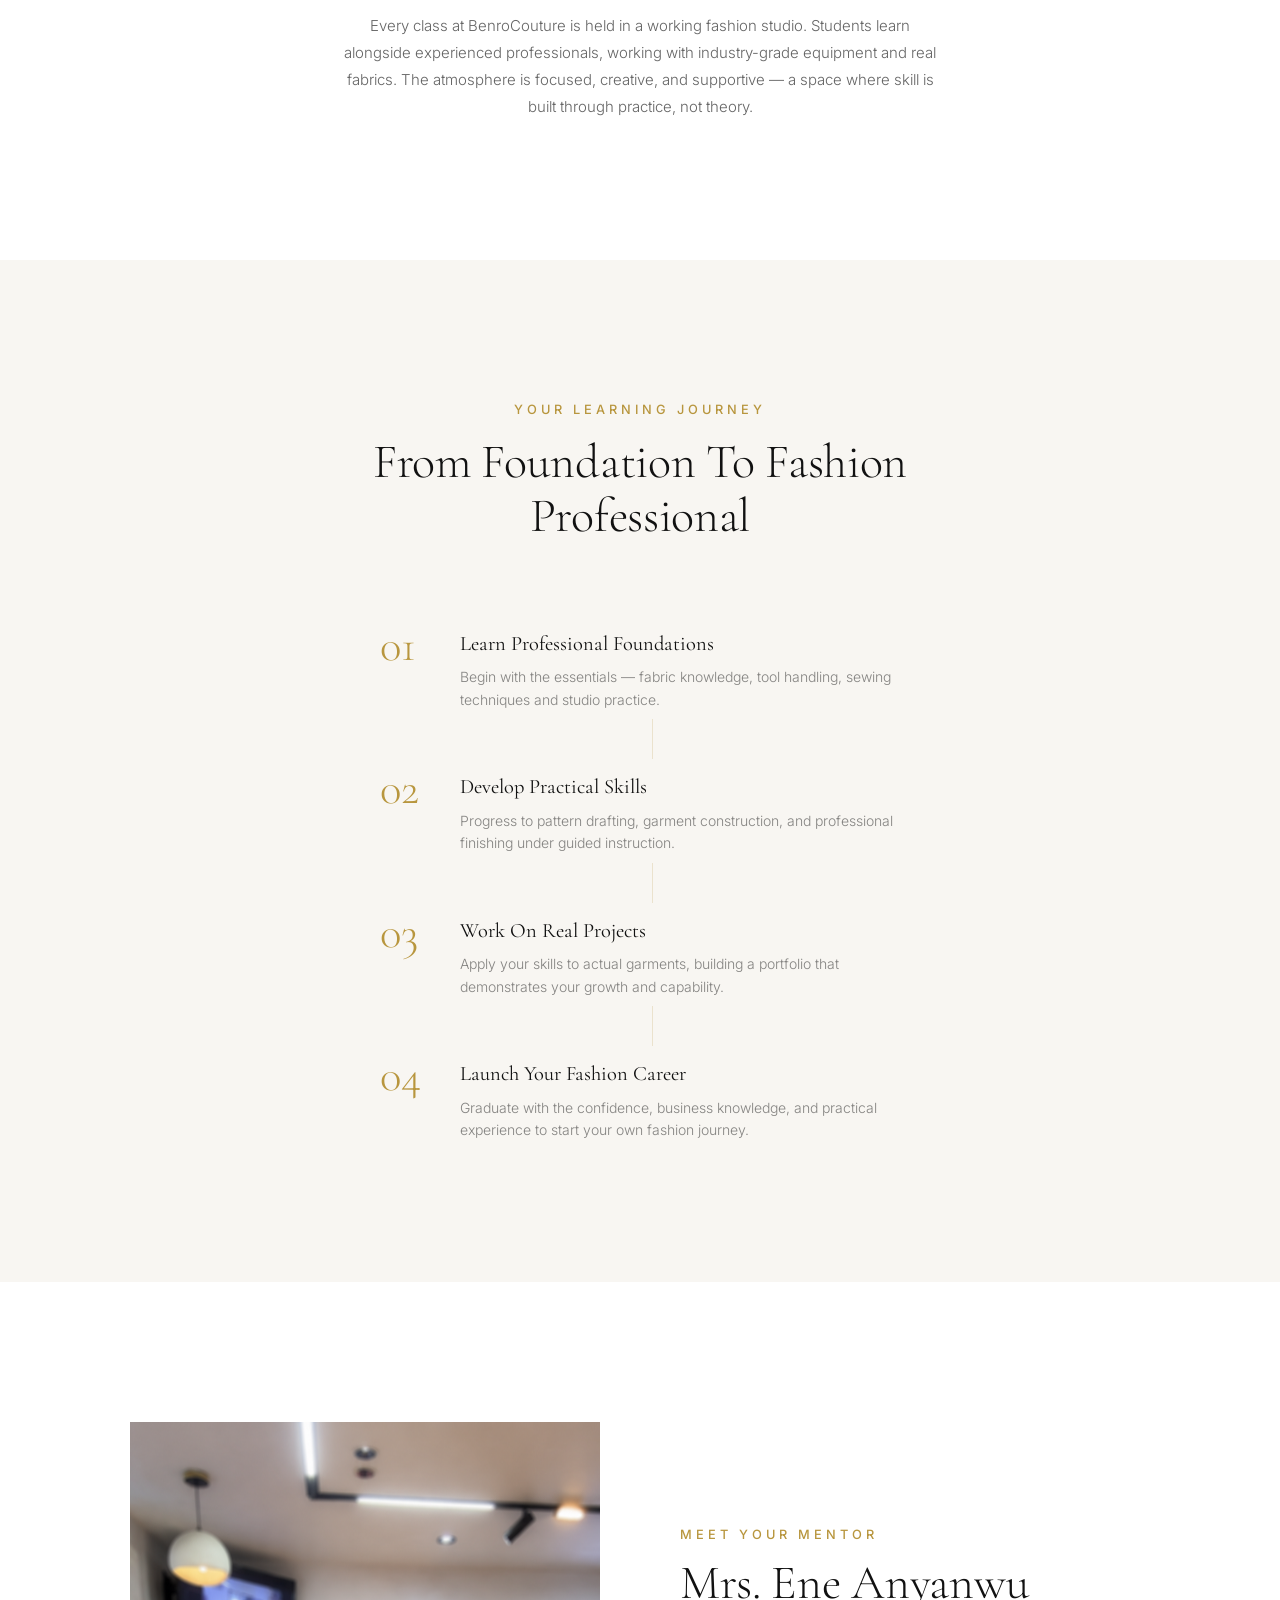
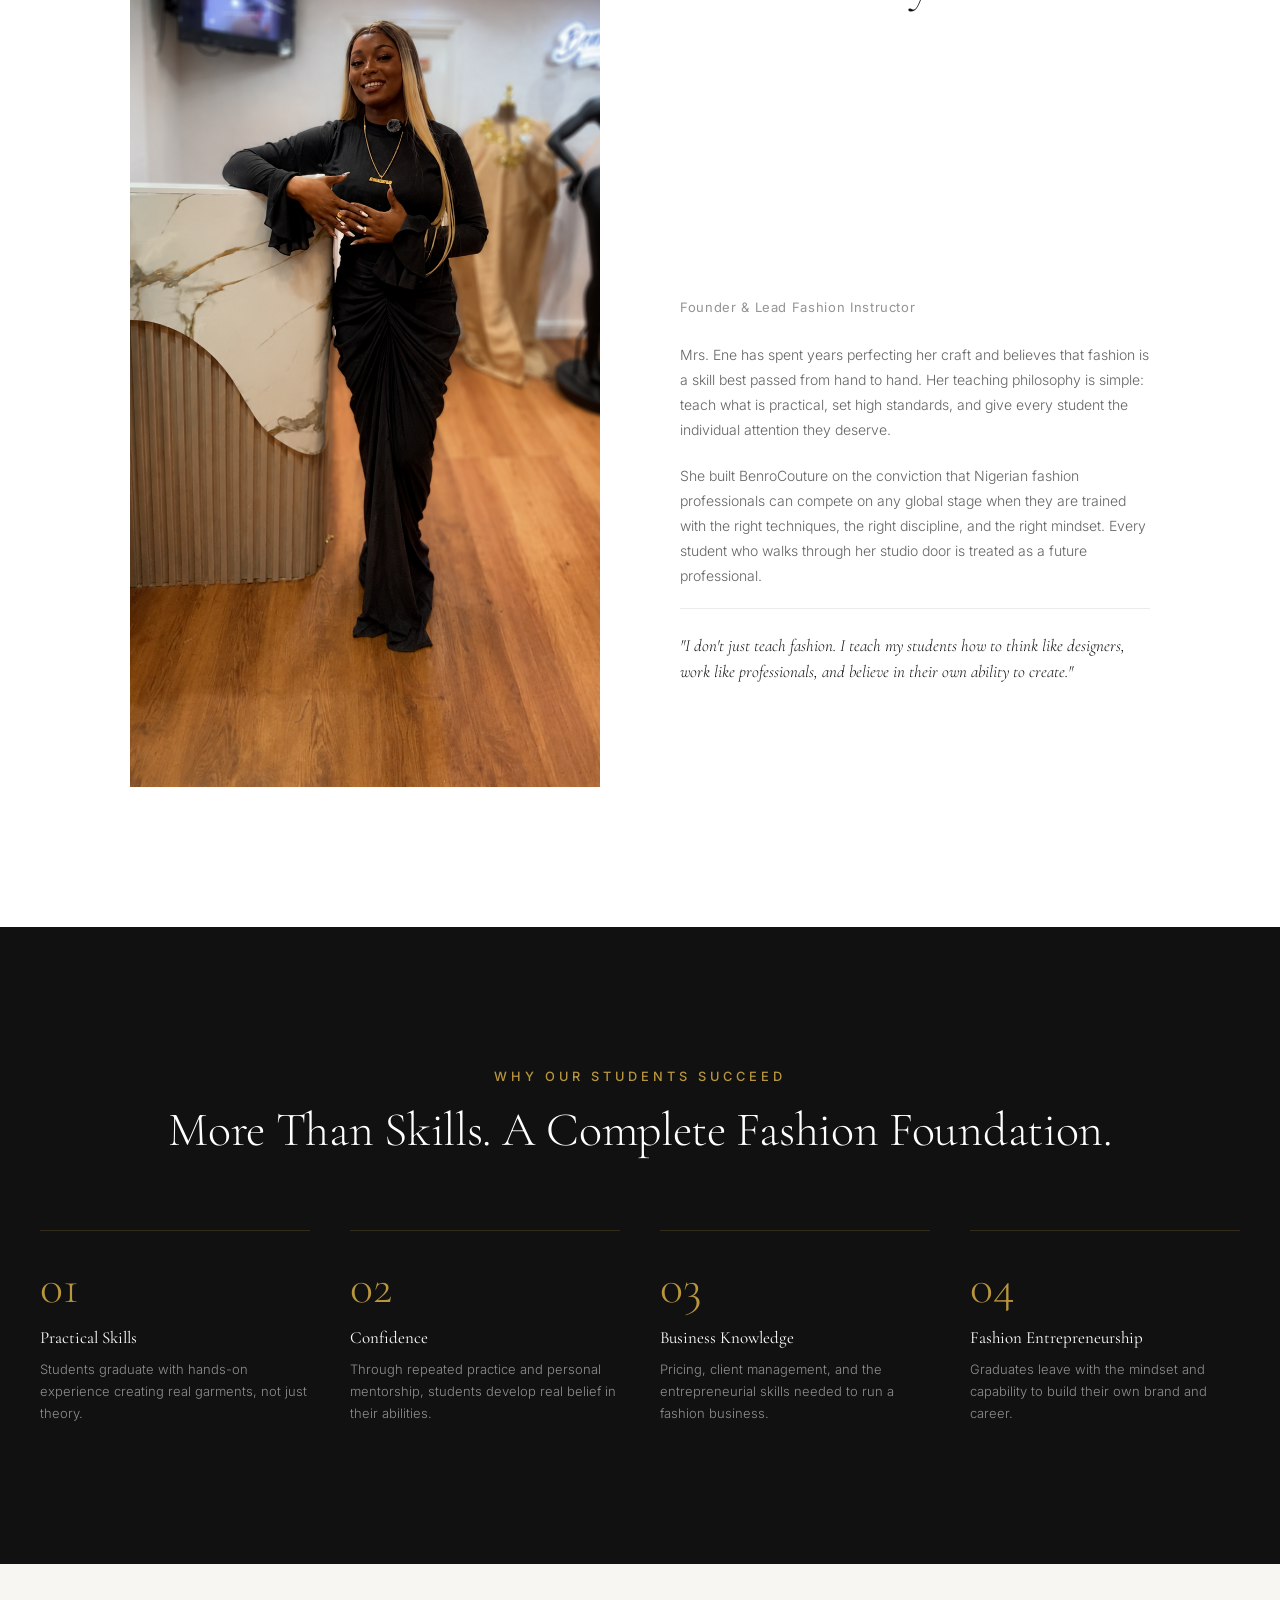
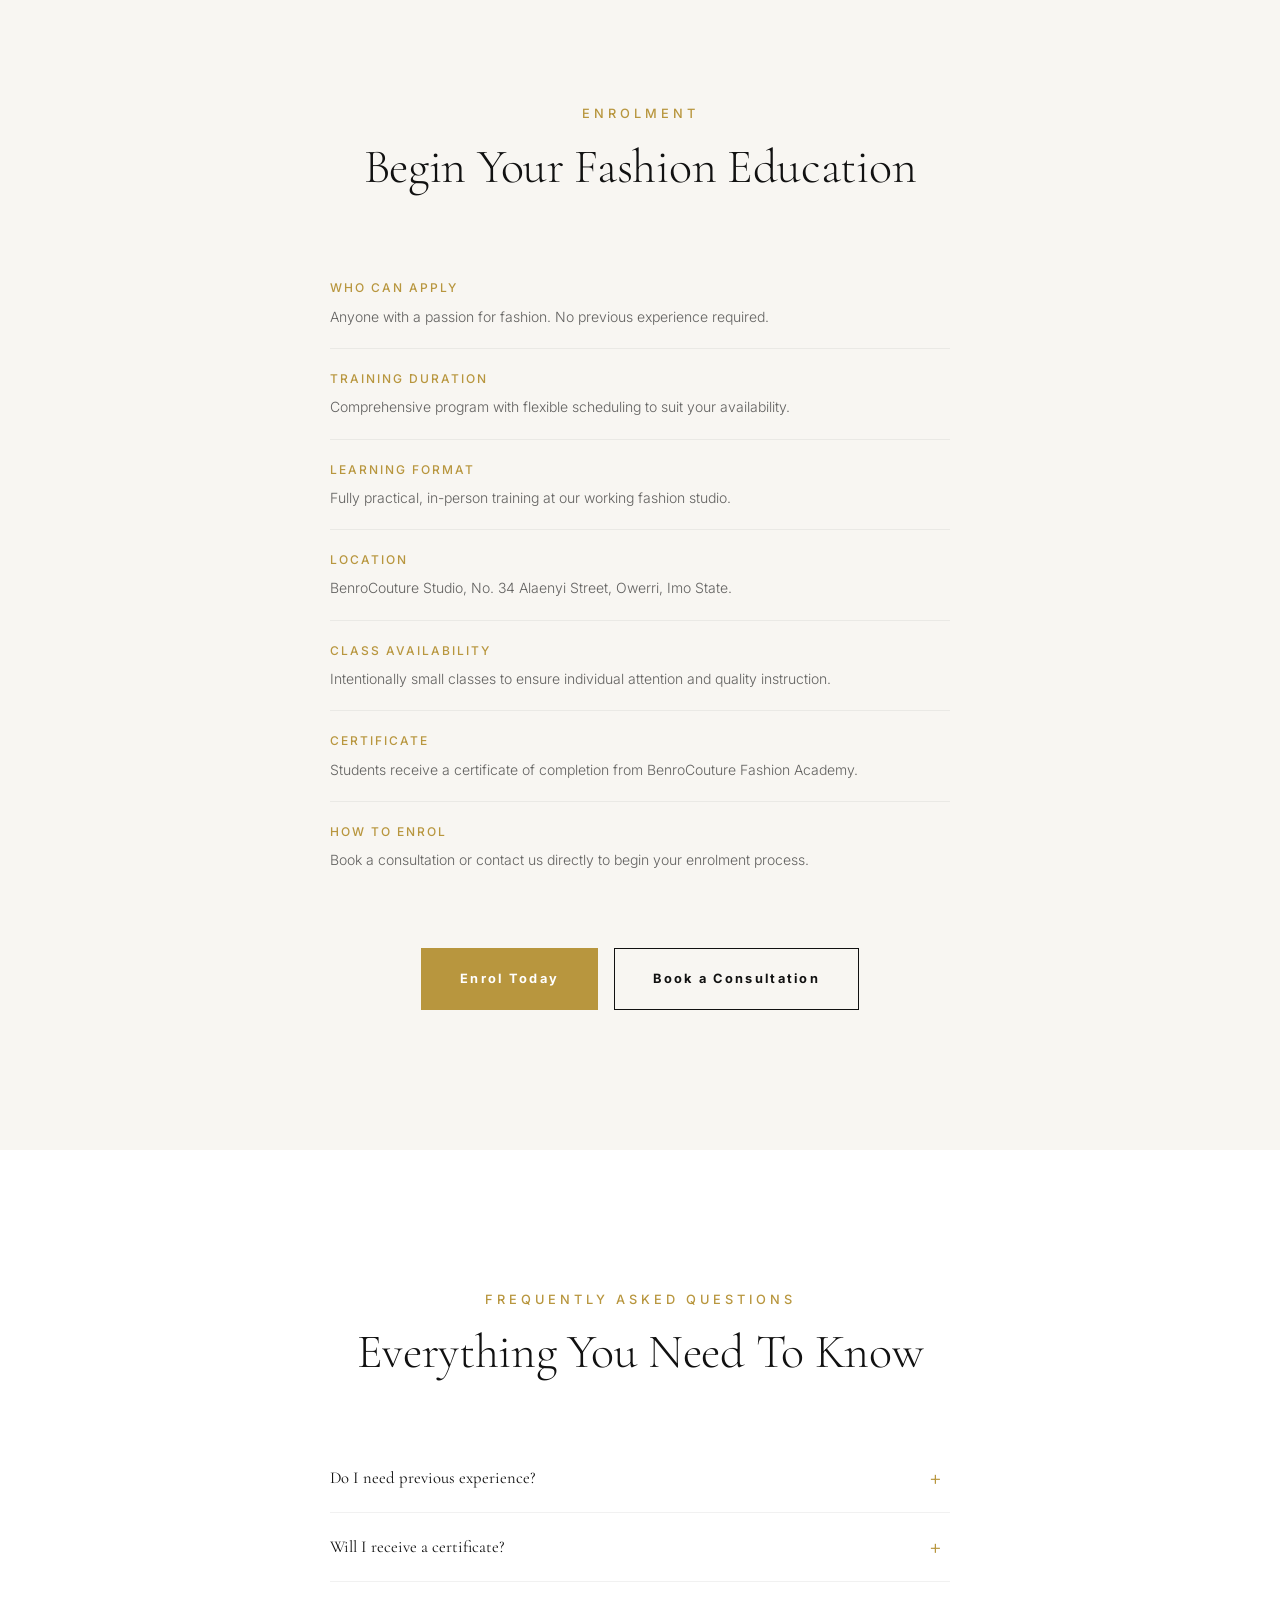
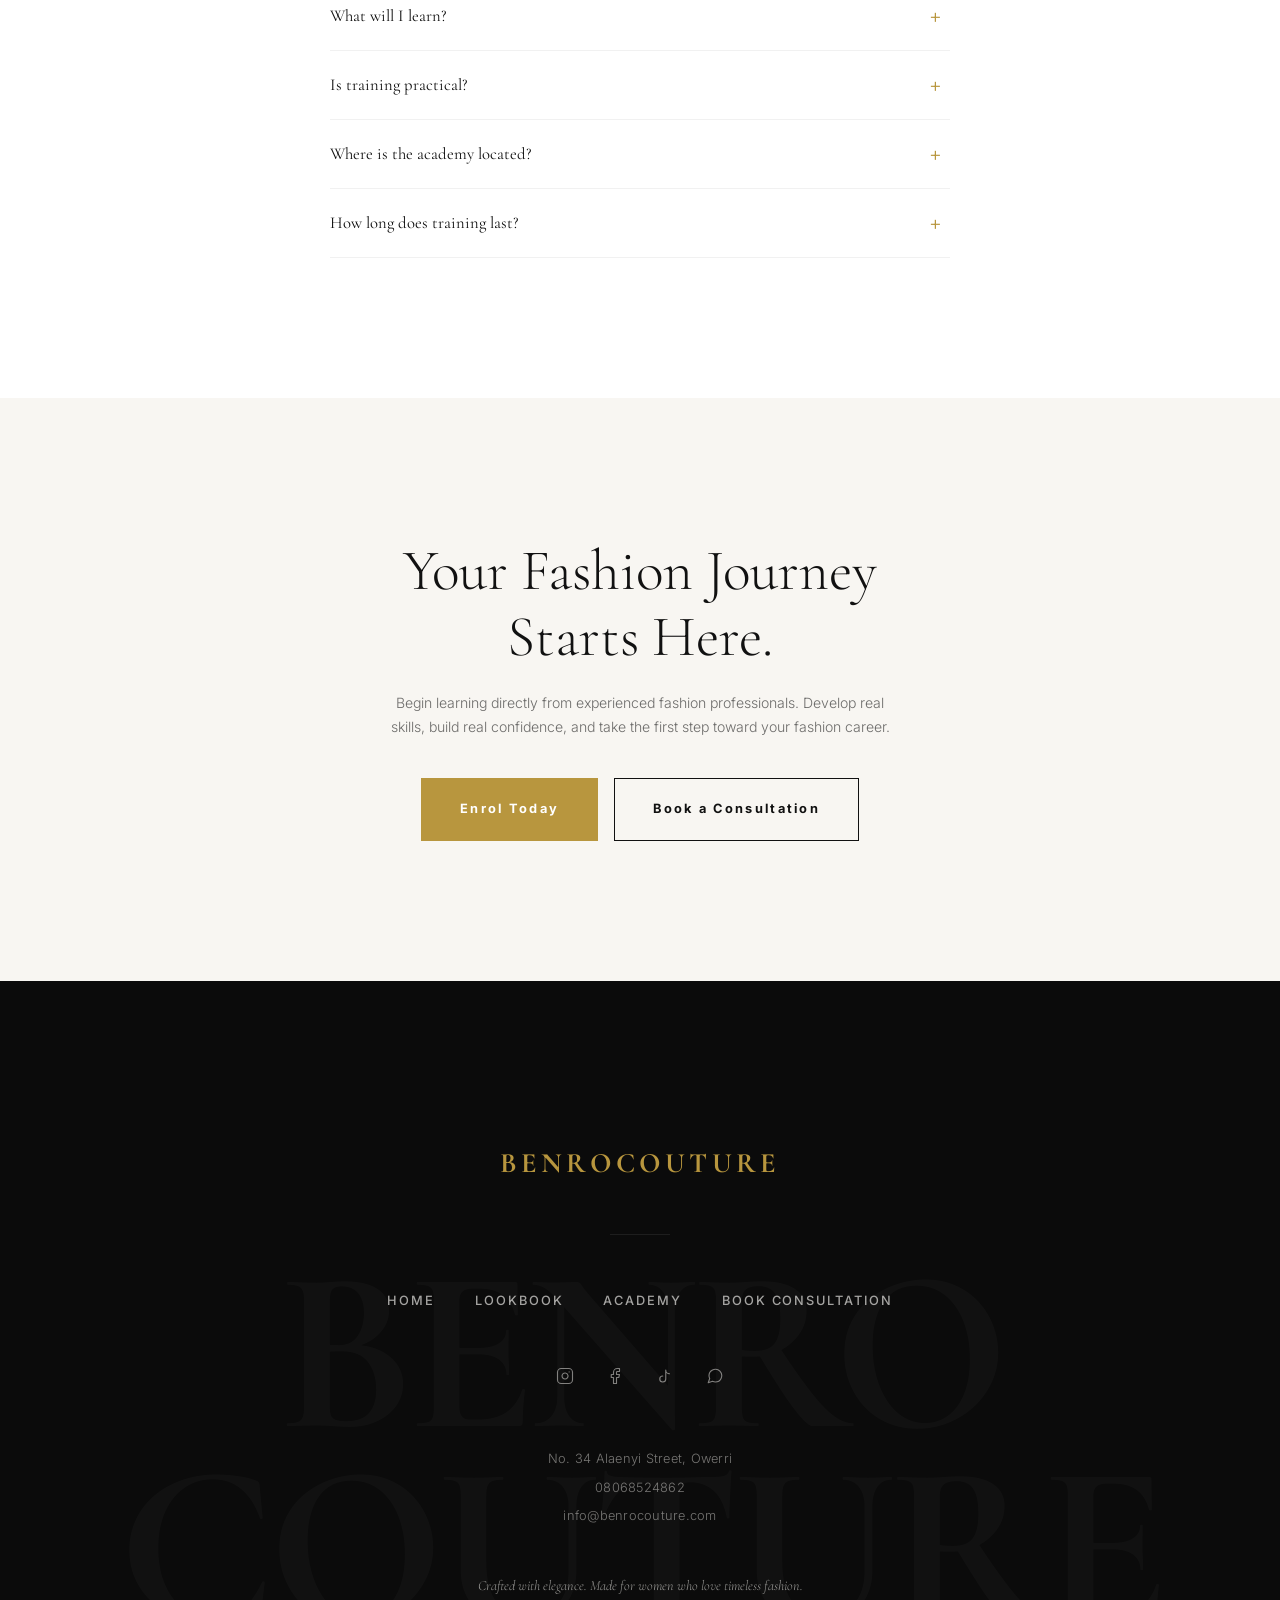
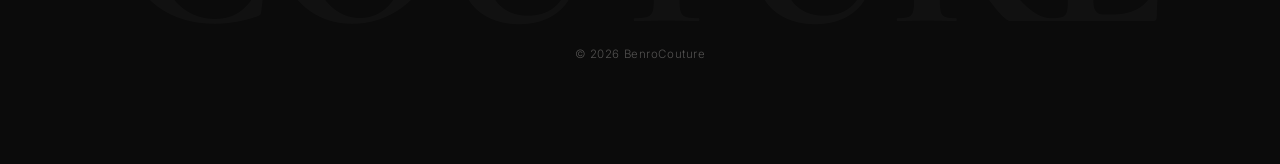
==== commit 80602628: "Revert minified files — CSS minifier broke styles. Keep skip-link, preconnect, preload fixes." ====
--- a/academy.html
+++ b/academy.html
@@ -41,7 +41,7 @@
     <link rel="preconnect" href="https://fonts.gstatic.com" crossorigin>
     <link href="https://fonts.googleapis.com/css2?family=Cormorant+Garamond:ital,wght@0,300;0,400;0,500;0,600;0,700;1,300;1,400&family=Inter:wght@300;400;500;600&display=swap" rel="stylesheet">
     <!-- Stylesheet -->
-    <link rel="stylesheet" href="style.min.css">
+    <link rel="stylesheet" href="style.css">
     <!-- Preconnect for third-party origins -->
     <link rel="preconnect" href="https://api.web3forms.com">
     <link rel="dns-prefetch" href="https://api.web3forms.com">
@@ -493,7 +493,7 @@
         </div>
     </footer>
 
-    <script src="app.min.js"></script>
-    <script src="academy.min.js"></script>
+    <script src="app.js"></script>
+    <script src="academy.js"></script>
 </body>
 </html>
--- a/style.css
+++ b/style.css
@@ -0,0 +1,4436 @@
+/* BenroCouture Main Stylesheet */
+
+/* ==========================================
+   1. Design System Variables
+   ========================================== */
+:root {
+    --color-primary: #111111;       /* Deep Black */
+    --color-accent: #B8963E;        /* BenroCouture Brand Gold — deep refined luxury gold */
+    --color-accent-hover: #C9A84C;  /* Hover state Gold — subtle warm lift */
+    --color-surface: #F8F6F2;       /* Warm Ivory */
+    --color-text-dark: #222222;     /* Charcoal/Dark Text */
+    --color-text-light: #F8F6F2;    /* Warm Ivory Text */
+    --color-text-muted: rgba(248, 246, 242, 0.75); /* Muted overlay text */
+    
+    --font-headings: 'Cormorant Garamond', Georgia, serif;
+    --font-body: 'Inter', system-ui, -apple-system, sans-serif;
+    
+    --nav-height: 90px;
+    --nav-height-scrolled: 75px;
+    
+    --transition-smooth: all 0.6s cubic-bezier(0.16, 1, 0.3, 1);
+    --transition-fast: all 0.3s cubic-bezier(0.16, 1, 0.3, 1);
+}
+
+/* ==========================================
+   2. Reset and Base Styles
+   ========================================== */
+* {
+    margin: 0;
+    padding: 0;
+    box-sizing: border-box;
+}
+
+html {
+    scroll-behavior: smooth;
+    overflow-x: hidden;
+}
+
+@media (max-width: 576px) {
+    html {
+        font-size: 17px;
+    }
+}
+
+body {
+    background-color: var(--color-surface);
+    color: var(--color-text-dark);
+    font-family: var(--font-body);
+    font-size: 16px;
+    line-height: 1.6;
+    -webkit-font-smoothing: antialiased;
+    -moz-osx-font-smoothing: grayscale;
+    padding-bottom: env(safe-area-inset-bottom, 0px);
+}
+
+a {
+    color: inherit;
+    text-decoration: none;
+    transition: var(--transition-fast);
+}
+
+button {
+    background: none;
+    border: none;
+    cursor: pointer;
+    font-family: inherit;
+    outline: none;
+}
+
+/* Skip-to-content link for accessibility */
+.skip-link {
+    position: absolute;
+    top: -100%;
+    left: 50%;
+    transform: translateX(-50%);
+    z-index: 10000;
+    padding: 12px 24px;
+    background: var(--color-accent);
+    color: #fff;
+    font-family: var(--font-body);
+    font-size: 14px;
+    font-weight: 500;
+    border-radius: 0 0 8px 8px;
+    transition: top 0.2s ease;
+}
+
+.skip-link:focus {
+    top: 0;
+    outline: 2px solid var(--color-accent);
+    outline-offset: 2px;
+}
+
+/* Screen-reader-only utility */
+.sr-only {
+    position: absolute;
+    width: 1px;
+    height: 1px;
+    padding: 0;
+    margin: -1px;
+    overflow: hidden;
+    clip: rect(0, 0, 0, 0);
+    white-space: nowrap;
+    border: 0;
+}
+
+/* ==========================================
+   3. Header & Navigation
+   ========================================== */
+.site-header {
+    position: fixed;
+    top: 0;
+    left: 0;
+    width: 100%;
+    height: var(--nav-height);
+    background-color: transparent;
+    display: flex;
+    align-items: center;
+    z-index: 1000;
+    transition: var(--transition-smooth);
+    padding-top: env(safe-area-inset-top, 0px);
+}
+
+/* Header transition state on scroll */
+.site-header.scrolled {
+    height: var(--nav-height-scrolled);
+    background-color: var(--color-primary);
+    border-bottom: 1px solid rgba(248, 246, 242, 0.05);
+}
+
+.header-container {
+    width: 100%;
+    max-width: 1400px;
+    margin: 0 auto;
+    padding: 0 4%;
+    display: flex;
+    align-items: center;
+    justify-content: space-between;
+}
+
+.brand-logo {
+    font-family: var(--font-body);
+    font-size: clamp(1.2rem, 2vw, 1.5rem);
+    font-weight: 500;
+    letter-spacing: 0.12em;
+    color: var(--color-text-light);
+}
+
+.nav-links {
+    display: flex;
+    align-items: center;
+    gap: 40px;
+}
+
+.nav-item {
+    font-family: var(--font-body);
+    font-size: 0.8rem;
+    font-weight: 400;
+    letter-spacing: 0.15em;
+    color: var(--color-text-light);
+    opacity: 0.85;
+    position: relative;
+    padding: 8px 0;
+}
+
+.nav-item:hover {
+    color: var(--color-accent);
+    opacity: 1;
+}
+
+.nav-item.active {
+    color: var(--color-accent);
+    opacity: 1;
+}
+
+/* Mobile Menu Toggle button */
+.mobile-toggle {
+    display: none;
+    flex-direction: column;
+    justify-content: space-between;
+    width: 24px;
+    height: 16px;
+    z-index: 1001;
+}
+
+.hamburger-line {
+    width: 100%;
+    height: 1.5px;
+    background-color: var(--color-text-light);
+    transition: var(--transition-fast);
+    transform-origin: center;
+}
+
+/* Mobile Hamburger Active Transformation */
+.mobile-toggle.active .hamburger-line:nth-child(1) {
+    transform: translateY(7px) rotate(45deg);
+}
+
+.mobile-toggle.active .hamburger-line:nth-child(2) {
+    opacity: 0;
+}
+
+.mobile-toggle.active .hamburger-line:nth-child(3) {
+    transform: translateY(-7.5px) rotate(-45deg);
+}
+
+/* ==========================================
+   4. Mobile Overlay Navigation
+   ========================================== */
+.mobile-menu-overlay {
+    position: fixed;
+    top: 0;
+    left: 0;
+    width: 100%;
+    height: 100vh;
+    background-color: var(--color-primary);
+    z-index: 999;
+    display: flex;
+    align-items: center;
+    justify-content: center;
+    opacity: 0;
+    visibility: hidden;
+    transition: var(--transition-smooth);
+    padding-top: env(safe-area-inset-top, 0px);
+    padding-bottom: env(safe-area-inset-bottom, 0px);
+}
+
+.mobile-menu-overlay.active {
+    opacity: 1;
+    visibility: visible;
+}
+
+.mobile-nav-links {
+    display: flex;
+    flex-direction: column;
+    align-items: center;
+    gap: 32px;
+}
+
+.mobile-nav-item {
+    font-family: var(--font-headings);
+    font-size: 2.2rem;
+    font-weight: 300;
+    letter-spacing: 0.08em;
+    color: var(--color-text-light);
+    opacity: 0.8;
+}
+
+.mobile-nav-item:hover,
+.mobile-nav-item.active {
+    color: var(--color-accent);
+    opacity: 1;
+}
+
+/* ==========================================
+   5. Hero Section
+   ========================================== */
+.hero-section {
+    position: relative;
+    width: 100%;
+    height: 100vh;
+    overflow: hidden;
+}
+
+.hero-video-wrapper {
+    position: absolute;
+    top: 0;
+    left: 0;
+    width: 100%;
+    height: 100%;
+    z-index: -2;
+}
+
+.hero-video {
+    width: 100%;
+    height: 100%;
+    object-fit: cover;
+    object-position: center 30%;
+}
+
+
+
+/* Clean, solid dark overlay for text readability - avoiding gradients */
+.hero-overlay {
+    position: absolute;
+    top: 0;
+    left: 0;
+    width: 100%;
+    height: 100%;
+    background-color: rgba(17, 17, 17, 0.65);
+    z-index: -1;
+}
+
+.hero-content-container {
+    position: absolute;
+    top: calc(50% + 45px);
+    left: 0;
+    right: 0;
+    transform: translateY(-50%);
+    width: 100%;
+    max-width: 1400px;
+    margin: 0 auto;
+    padding: 0 10%;
+}
+
+.hero-content {
+    max-width: 640px;
+    text-align: left;
+}
+
+.hero-title {
+    font-family: var(--font-headings);
+    font-size: clamp(2.25rem, 5vw, 4.4rem);
+    font-weight: 300;
+    line-height: 1.15;
+    color: var(--color-text-light);
+    margin-bottom: 24px;
+    letter-spacing: 0.01em;
+}
+
+.hero-title br {
+    display: block;
+}
+
+.hero-subtitle {
+    font-family: var(--font-body);
+    font-size: clamp(0.85rem, 1.4vw, 1rem);
+    font-weight: 400;
+    line-height: 1.65;
+    color: rgba(248, 246, 242, 0.55);
+    margin-bottom: 40px;
+    max-width: 520px;
+}
+
+.hero-actions {
+    display: flex;
+    gap: 20px;
+    flex-wrap: wrap;
+}
+
+/* CTA Buttons Styling */
+.btn {
+    display: inline-block;
+    padding: 20px 38px;
+    font-family: var(--font-body);
+    font-size: 0.8rem;
+    font-weight: 700;
+    letter-spacing: 0.18em;
+    border-radius: 0;
+    border-width: 1.2px;
+    border-style: solid;
+    transition: var(--transition-fast);
+}
+
+.btn-primary {
+    background-color: var(--color-accent);
+    color: #ffffff;
+    border-color: var(--color-accent);
+}
+
+.btn-primary:hover {
+    background-color: var(--color-accent-hover);
+    color: #ffffff;
+    border-color: var(--color-accent-hover);
+}
+
+.btn-secondary {
+    background-color: transparent;
+    color: rgba(248, 246, 242, 0.75);
+    border-color: rgba(248, 246, 242, 0.5);
+}
+
+.btn-secondary:hover {
+    background-color: rgba(248, 246, 242, 0.08);
+    border-color: var(--color-text-light);
+    color: var(--color-text-light);
+}
+
+/* ==========================================
+   6. Animation Framework
+   ========================================== */
+@keyframes fadeInUp {
+    from {
+        opacity: 0;
+        transform: translateY(40px);
+    }
+    to {
+        opacity: 1;
+        transform: translateY(0);
+    }
+}
+
+.fade-in-up {
+    opacity: 0;
+    animation: fadeInUp 1.6s cubic-bezier(0.16, 1, 0.3, 1) forwards;
+}
+
+.delay-1 {
+    animation-delay: 0.5s;
+}
+
+.delay-2 {
+    animation-delay: 1s;
+}
+
+/* ==========================================
+    10. About BenroCouture Section
+   ========================================== */
+.about-section {
+    background-color: #ffffff;
+    padding: 140px 0;
+}
+
+.about-container {
+    max-width: 1400px;
+    margin: 0 auto;
+    padding: 0 4%;
+    display: grid;
+    grid-template-columns: 1fr 1fr;
+    gap: 80px;
+    align-items: center;
+}
+
+.about-image-wrapper {
+    width: 100%;
+    overflow: hidden;
+}
+
+.about-image {
+    width: 100%;
+    height: 100%;
+    object-fit: cover;
+    display: block;
+}
+
+.about-content {
+    max-width: 520px;
+}
+
+.about-eyebrow {
+    display: block;
+    font-family: var(--font-body);
+    font-size: 0.7rem;
+    font-weight: 500;
+    letter-spacing: 0.3em;
+    text-transform: uppercase;
+    color: var(--color-accent);
+    margin-bottom: 20px;
+}
+
+.about-heading {
+    font-family: var(--font-headings);
+    font-size: clamp(2rem, 4vw, 3.6rem);
+    font-weight: 300;
+    line-height: 1.15;
+    color: var(--color-primary);
+    margin-bottom: 32px;
+    letter-spacing: 0.01em;
+}
+
+.about-text p {
+    font-family: var(--font-body);
+    font-size: 0.95rem;
+    font-weight: 300;
+    line-height: 1.75;
+    color: #555;
+    margin-bottom: 20px;
+}
+
+.about-text p:last-child {
+    margin-bottom: 0;
+}
+
+.about-quote {
+    font-family: var(--font-headings);
+    font-size: clamp(1.3rem, 2.2vw, 1.8rem);
+    font-weight: 300;
+    line-height: 1.4;
+    color: var(--color-primary);
+    margin: 48px 0;
+    padding: 32px 0;
+    border-top: 1px solid rgba(17, 17, 17, 0.08);
+    border-bottom: 1px solid rgba(17, 17, 17, 0.08);
+    font-style: normal;
+}
+
+.about-cta {
+    margin-top: 40px;
+}
+
+
+
+/* About Section — initial hidden states (JS triggers reveal) */
+.about-image-wrapper,
+.about-section .about-eyebrow,
+.about-section .about-heading,
+.about-section .about-text,
+.about-section .about-quote,
+.about-section .about-cta {
+    opacity: 0;
+    transform: translateY(40px);
+}
+
+/* ==========================================
+    11. Why Choose BenroCouture Section
+    ========================================== */
+.why-section {
+    background-color: var(--color-primary);
+    padding: 160px 0;
+}
+
+.why-container {
+    max-width: 1400px;
+    margin: 0 auto;
+    padding: 0 4%;
+}
+
+.why-eyebrow {
+    display: block;
+    font-family: var(--font-body);
+    font-size: 0.72rem;
+    font-weight: 500;
+    letter-spacing: 0.3em;
+    text-transform: uppercase;
+    color: var(--color-accent);
+    margin-bottom: 20px;
+    text-align: center;
+}
+
+.why-heading {
+    font-family: var(--font-headings);
+    font-size: clamp(2.4rem, 4.5vw, 3.8rem);
+    font-weight: 300;
+    line-height: 1.15;
+    color: var(--color-text-light);
+    margin-bottom: 24px;
+    letter-spacing: 0.01em;
+    text-align: center;
+}
+
+.why-subtitle {
+    font-family: var(--font-body);
+    font-size: 0.95rem;
+    font-weight: 300;
+    line-height: 1.7;
+    color: rgba(248, 246, 242, 0.6);
+    max-width: 520px;
+    margin: 0 auto 80px;
+    text-align: center;
+}
+
+.why-grid {
+    display: grid;
+    grid-template-columns: 1fr 1fr;
+    gap: 80px 60px;
+}
+
+.why-card {
+    padding-top: 36px;
+    border-top: 1px solid rgba(184, 150, 62, 0.25);
+}
+
+.why-number {
+    display: block;
+    font-family: var(--font-headings);
+    font-size: 4rem;
+    font-weight: 300;
+    color: var(--color-accent);
+    line-height: 1;
+    margin-bottom: 16px;
+}
+
+.why-card-title {
+    font-family: var(--font-headings);
+    font-size: 1.5rem;
+    font-weight: 400;
+    color: var(--color-text-light);
+    line-height: 1.25;
+    margin-bottom: 14px;
+    letter-spacing: 0.02em;
+}
+
+.why-card-text {
+    font-family: var(--font-body);
+    font-size: 0.9rem;
+    font-weight: 300;
+    line-height: 1.7;
+    color: rgba(248, 246, 242, 0.55);
+    max-width: 400px;
+}
+
+.btn-why {
+    display: block;
+    width: fit-content;
+    margin: 100px auto 0;
+    background-color: transparent;
+    color: var(--color-accent);
+    border-color: var(--color-accent);
+}
+
+.btn-why:hover {
+    background-color: var(--color-accent);
+    color: #ffffff;
+    border-color: var(--color-accent);
+}
+
+/* Why Section — initial hidden states (JS triggers reveal) */
+.why-section .why-eyebrow,
+.why-section .why-heading,
+.why-section .why-subtitle,
+.why-section .why-card,
+.why-section .btn-why {
+    opacity: 0;
+    transform: translateY(40px);
+}
+
+/* ==========================================
+    12. Responsive Adjustments
+    ========================================== */
+@media (max-width: 991px) {
+    .site-header {
+        --nav-height: 80px;
+        --nav-height-scrolled: 70px;
+    }
+    
+    .nav-links {
+        display: none; /* Hide desktop nav */
+    }
+    
+    .mobile-toggle {
+        display: flex; /* Show mobile hamburger */
+    }
+    
+    .hero-content-container {
+        padding: 0 4%;
+    }
+    
+    .hero-content {
+        max-width: 100%;
+    }
+}
+
+@media (max-width: 576px) {
+    .hero-title br {
+        display: none;
+    }
+    
+    .hero-title {
+        margin-bottom: 28px;
+    }
+
+    .hero-subtitle {
+        margin-bottom: 40px;
+    }
+    
+    .hero-actions {
+        flex-direction: column;
+        width: 100%;
+        gap: 14px;
+        margin-top: 0;
+    }
+    
+    .btn {
+        width: 100%;
+        text-align: center;
+        padding: 20px 16px;
+        border-radius: 6px;
+    }
+}
+
+
+/* ==========================================
+   9. Featured Creations Section
+   ========================================== */
+.featured-section {
+    background-color: var(--color-surface);
+    padding: 140px 0 120px;
+}
+
+.featured-container {
+    max-width: 1400px;
+    margin: 0 auto;
+    padding: 0 4%;
+}
+
+/* Section Header */
+.section-header {
+    text-align: center;
+    margin-bottom: 72px;
+}
+
+.section-label {
+    display: block;
+    font-family: var(--font-body);
+    font-size: 0.72rem;
+    font-weight: 500;
+    letter-spacing: 0.25em;
+    text-transform: uppercase;
+    color: var(--color-accent);
+    margin-bottom: 16px;
+}
+
+.section-title {
+    font-family: var(--font-headings);
+    font-size: clamp(2.4rem, 4.5vw, 3.8rem);
+    font-weight: 300;
+    line-height: 1.1;
+    color: var(--color-primary);
+    margin-bottom: 20px;
+    letter-spacing: 0.01em;
+}
+
+.section-subtitle {
+    font-family: var(--font-body);
+    font-size: 0.95rem;
+    font-weight: 300;
+    line-height: 1.7;
+    color: #888;
+    max-width: 480px;
+    margin: 0 auto;
+}
+
+/* Editorial Grid Layout */
+.featured-grid {
+    display: grid;
+    grid-template-columns: 1.1fr 0.9fr;
+    gap: 16px;
+    align-items: stretch;
+}
+
+/* Right column — two stacked cards */
+.featured-column {
+    display: grid;
+    grid-template-rows: 1fr 1fr;
+    gap: 16px;
+}
+
+@media (min-width: 577px) {
+    #creation-03 {
+        order: 1;
+    }
+}
+
+/* Card Base */
+.creation-card {
+    position: relative;
+    overflow: hidden;
+    background-color: #1a1a1a;
+}
+
+/* Large card (left) */
+.creation-card--large {
+    min-height: 680px;
+}
+
+/* Tall stacked cards (right column) */
+.creation-card--tall {
+    min-height: 330px;
+}
+
+/* Image wrapper fills the card */
+.card-image-wrapper {
+    position: relative;
+    width: 100%;
+    height: 100%;
+}
+
+.card-image {
+    width: 100%;
+    height: 100%;
+    object-fit: cover;
+    object-position: top center;
+    display: block;
+    transition: transform 0.9s cubic-bezier(0.16, 1, 0.3, 1);
+}
+
+/* Hover: very subtle scale */
+.creation-card:hover .card-image {
+    transform: scale(1.04);
+}
+
+/* Reveal overlay — slides up on hover */
+.card-overlay {
+    position: absolute;
+    inset: 0;
+    background: linear-gradient(to top, rgba(17, 17, 17, 0.6) 0%, rgba(17, 17, 17, 0.4) 25%, transparent 45%);
+    display: flex;
+    align-items: flex-end;
+    padding: 36px;
+    opacity: 0;
+    transition: opacity 0.5s cubic-bezier(0.16, 1, 0.3, 1);
+}
+
+.creation-card:hover .card-overlay {
+    opacity: 1;
+}
+
+/* Card Text */
+.card-content {
+    transform: translateY(12px);
+    transition: transform 0.5s cubic-bezier(0.16, 1, 0.3, 1);
+}
+
+.creation-card:hover .card-content {
+    transform: translateY(0);
+}
+
+.card-index {
+    display: block;
+    font-family: var(--font-body);
+    font-size: 0.68rem;
+    font-weight: 400;
+    letter-spacing: 0.25em;
+    text-transform: uppercase;
+    color: var(--color-accent);
+    margin-bottom: 8px;
+}
+
+.card-title {
+    font-family: var(--font-headings);
+    font-size: clamp(1.4rem, 2.2vw, 2rem);
+    font-weight: 300;
+    line-height: 1.2;
+    color: var(--color-text-light);
+    margin-bottom: 8px;
+    letter-spacing: 0.02em;
+}
+
+.card-desc {
+    font-family: var(--font-body);
+    font-size: 0.8rem;
+    font-weight: 300;
+    line-height: 1.6;
+    color: rgba(248, 246, 242, 0.72);
+    letter-spacing: 0.02em;
+}
+
+/* Section CTA */
+.featured-cta {
+    margin-top: 64px;
+    text-align: center;
+}
+
+.btn-outline {
+    background-color: transparent;
+    color: var(--color-primary);
+    border-color: var(--color-primary);
+}
+
+.btn-outline:hover {
+    background-color: rgba(17, 17, 17, 0.12);
+    color: #000000;
+    border-color: #000000;
+}
+
+/* ==========================================
+   Featured Section — Responsive
+   ========================================== */
+@media (max-width: 991px) {
+    .featured-section {
+        padding: 100px 0 90px;
+    }
+
+    .featured-grid {
+        grid-template-columns: 1fr;
+    }
+
+    .creation-card--large {
+        min-height: 520px;
+    }
+
+    .featured-column {
+        grid-template-columns: 1fr 1fr;
+        grid-template-rows: auto;
+    }
+
+    .creation-card--tall {
+        min-height: 380px;
+    }
+}
+
+@media (max-width: 576px) {
+    .featured-section {
+        padding: 80px 0 70px;
+    }
+
+    .section-header {
+        margin-bottom: 48px;
+    }
+
+    .featured-grid {
+        grid-template-columns: 1fr;
+    }
+
+    .featured-column {
+        display: contents;
+    }
+
+    #creation-03 {
+        order: -1;
+    }
+
+    #creation-01 {
+        order: 0;
+    }
+
+    #creation-02 {
+        order: 1;
+    }
+
+    .creation-card--large {
+        min-height: 440px;
+    }
+
+    .creation-card--tall {
+        min-height: 360px;
+    }
+
+    /* Show mobile-ordered numbers */
+    .card-index {
+        font-size: 0;
+    }
+    .card-index::before {
+        font-size: 0.68rem;
+        content: attr(data-mobile-number);
+    }
+
+    /* Subtle bottom gradient on touch devices */
+    .card-overlay {
+        opacity: 1;
+        background: linear-gradient(to top, rgba(17, 17, 17, 0.55) 0%, rgba(17, 17, 17, 0.3) 20%, transparent 40%);
+    }
+
+    .card-content {
+        transform: translateY(0);
+    }
+
+    .featured-cta {
+        margin-top: 44px;
+    }
+
+    .btn-outline {
+        width: 100%;
+        text-align: center;
+        font-weight: 400;
+    }
+}
+
+/* ==========================================
+   About Section — Responsive
+   ========================================== */
+@media (max-width: 991px) {
+    .about-section {
+        padding: 100px 0;
+    }
+
+    .about-container {
+        gap: 60px;
+    }
+
+    .about-content {
+        max-width: 100%;
+    }
+}
+
+@media (max-width: 576px) {
+    .about-section {
+        padding: 80px 0 90px;
+    }
+
+    .about-container {
+        grid-template-columns: 1fr;
+        gap: 40px;
+    }
+
+    .about-image-wrapper {
+        order: 0;
+    }
+
+    .about-content {
+        order: 1;
+    }
+
+    .about-eyebrow {
+        text-align: center;
+    }
+
+    .about-heading {
+        text-align: center;
+        margin-bottom: 24px;
+    }
+
+    .about-text p {
+        font-size: 0.9rem;
+        line-height: 1.7;
+    }
+
+    .about-quote {
+        margin: 36px 0;
+        padding: 24px 0;
+        font-size: 1.3rem;
+        text-align: center;
+    }
+
+    .about-cta {
+        margin-top: 32px;
+        text-align: center;
+    }
+
+    .about-section .btn-outline {
+        width: 100%;
+        text-align: center;
+    }
+}
+
+/* ==========================================
+   Why Section — Responsive
+   ========================================== */
+@media (max-width: 991px) {
+    .why-section {
+        padding: 120px 0;
+    }
+
+    .why-grid {
+        gap: 60px 40px;
+    }
+
+    .why-heading {
+        max-width: 100%;
+    }
+}
+
+@media (max-width: 576px) {
+    .why-section {
+        padding: 80px 0 90px;
+    }
+
+    .why-heading {
+        font-size: clamp(1.8rem, 7vw, 2.4rem);
+    }
+
+    .why-subtitle {
+        margin-bottom: 60px;
+        max-width: 100%;
+    }
+
+    .why-grid {
+        grid-template-columns: 1fr;
+        gap: 48px;
+    }
+
+    .why-card {
+        padding-top: 28px;
+    }
+
+    .why-number {
+        font-size: 3.2rem;
+    }
+
+    .why-card-title {
+        font-size: 1.3rem;
+    }
+
+    .why-card-text {
+        max-width: 100%;
+    }
+
+    .btn-why {
+        margin-top: 72px;
+        width: 100%;
+        text-align: center;
+        border-radius: 6px;
+    }
+}
+
+/* ==========================================
+   13. Fashion Academy Section
+   ========================================== */
+.academy-section {
+    background-color: var(--color-surface);
+    padding: 160px 0;
+}
+
+.academy-container {
+    max-width: 1400px;
+    margin: 0 auto;
+    padding: 0 4%;
+    text-align: center;
+}
+
+/* Eyebrow */
+.academy-eyebrow {
+    display: block;
+    font-family: var(--font-body);
+    font-size: 0.72rem;
+    font-weight: 500;
+    letter-spacing: 0.3em;
+    text-transform: uppercase;
+    color: var(--color-accent);
+    margin-bottom: 24px;
+}
+
+/* Main Headline */
+.academy-heading {
+    font-family: var(--font-headings);
+    font-size: clamp(2.4rem, 5vw, 4.2rem);
+    font-weight: 300;
+    line-height: 1.2;
+    color: var(--color-primary);
+    margin-bottom: 28px;
+    letter-spacing: 0.02em;
+}
+
+/* Supporting Copy */
+.academy-copy {
+    font-family: var(--font-body);
+    font-size: clamp(0.9rem, 1.3vw, 1.05rem);
+    font-weight: 300;
+    line-height: 1.75;
+    color: #666;
+    max-width: 620px;
+    margin: 0 auto 72px;
+}
+
+/* Video Wrapper */
+.academy-video-wrapper {
+    width: 100%;
+    max-width: 1100px;
+    margin: 0 auto 80px;
+    background-color: #e8e4de;
+    aspect-ratio: 16 / 9;
+}
+
+.academy-video {
+    width: 100%;
+    height: 100%;
+    object-fit: cover;
+    display: block;
+}
+
+/* Academy Highlights Grid */
+.academy-highlights {
+    display: grid;
+    grid-template-columns: 1fr 1fr;
+    gap: 64px 80px;
+    max-width: 960px;
+    margin: 0 auto 100px;
+    text-align: left;
+}
+
+.academy-highlight {
+    padding-top: 32px;
+    border-top: 1px solid rgba(184, 150, 62, 0.2);
+}
+
+.highlight-number {
+    display: block;
+    font-family: var(--font-headings);
+    font-size: 3rem;
+    font-weight: 300;
+    color: var(--color-accent);
+    line-height: 1;
+    margin-bottom: 14px;
+}
+
+.highlight-title {
+    font-family: var(--font-headings);
+    font-size: 1.25rem;
+    font-weight: 500;
+    color: #2a2a2a;
+    line-height: 1.25;
+    margin-bottom: 10px;
+    letter-spacing: 0.02em;
+}
+
+.highlight-text {
+    font-family: var(--font-body);
+    font-size: 0.9rem;
+    font-weight: 300;
+    line-height: 1.7;
+    color: #777;
+    max-width: 380px;
+}
+
+/* Editorial Feature Strip */
+.academy-feature-strip {
+    display: flex;
+    justify-content: center;
+    align-items: baseline;
+    gap: 48px;
+    flex-wrap: wrap;
+    margin-bottom: 80px;
+}
+
+.feature-word {
+    font-family: var(--font-headings);
+    font-size: clamp(2.4rem, 5vw, 4rem);
+    font-weight: 300;
+    color: var(--color-primary);
+    line-height: 1.2;
+    letter-spacing: 0.04em;
+}
+
+/* CTA Actions */
+.academy-actions {
+    display: flex;
+    justify-content: center;
+    align-items: center;
+    gap: 24px;
+    flex-wrap: wrap;
+}
+
+
+
+/* Academy Section — initial hidden states (JS triggers reveal) */
+.academy-section [data-reveal] {
+    opacity: 0;
+    transform: translateY(40px);
+}
+
+/* ==========================================
+   13b. Fashion Academy — Responsive
+   ========================================== */
+@media (max-width: 991px) {
+    .academy-section {
+        padding: 120px 0;
+    }
+
+    .academy-copy {
+        margin-bottom: 56px;
+    }
+
+    .academy-video-wrapper {
+        margin-bottom: 64px;
+    }
+
+    .academy-highlights {
+        gap: 48px 56px;
+        margin-bottom: 80px;
+    }
+
+    .academy-feature-strip {
+        gap: 36px;
+        margin-bottom: 64px;
+    }
+
+    .feature-word {
+        font-size: clamp(2rem, 4vw, 2.8rem);
+    }
+}
+
+@media (max-width: 576px) {
+    .academy-section {
+        padding: 80px 0;
+    }
+
+    .academy-eyebrow {
+        margin-bottom: 20px;
+    }
+
+    .academy-heading {
+        margin-bottom: 20px;
+    }
+
+    .academy-copy {
+        font-size: 0.9rem;
+        margin-bottom: 44px;
+    }
+
+    .academy-video-wrapper {
+        margin-bottom: 52px;
+        aspect-ratio: 4 / 3;
+    }
+
+    .academy-highlights {
+        grid-template-columns: 1fr;
+        gap: 40px;
+        margin-bottom: 64px;
+    }
+
+    .highlight-number {
+        font-size: 2.5rem;
+    }
+
+    .highlight-text {
+        max-width: 100%;
+    }
+
+    .academy-feature-strip {
+        gap: 24px;
+        margin-bottom: 56px;
+    }
+
+    .feature-word {
+        font-size: clamp(1.8rem, 7vw, 2.2rem);
+    }
+
+    .academy-actions {
+        flex-direction: column;
+        width: 100%;
+        gap: 16px;
+    }
+
+    .academy-actions .btn {
+        width: 100%;
+        text-align: center;
+    }
+}
+
+/* ==========================================
+    14. Styled By Real Women Section
+   ========================================== */
+.clients-section {
+    background-color: #ffffff;
+    padding: 160px 0;
+}
+
+.clients-container {
+    max-width: 1400px;
+    margin: 0 auto;
+    padding: 0 4%;
+    text-align: center;
+}
+
+/* Eyebrow */
+.clients-eyebrow {
+    display: block;
+    font-family: var(--font-body);
+    font-size: 0.72rem;
+    font-weight: 500;
+    letter-spacing: 0.3em;
+    text-transform: uppercase;
+    color: var(--color-accent);
+    margin-bottom: 24px;
+}
+
+/* Main Heading */
+.clients-heading {
+    font-family: var(--font-headings);
+    font-size: clamp(2.6rem, 5vw, 4.4rem);
+    font-weight: 300;
+    line-height: 1.1;
+    color: var(--color-primary);
+    margin-bottom: 28px;
+    letter-spacing: 0.02em;
+}
+
+/* Supporting Copy */
+.clients-copy {
+    font-family: var(--font-body);
+    font-size: clamp(0.9rem, 1.3vw, 1.05rem);
+    font-weight: 300;
+    line-height: 1.75;
+    color: #777;
+    max-width: 600px;
+    margin: 0 auto 72px;
+}
+
+/* Shared Image Wrapper */
+.client-image-wrapper {
+    position: relative;
+    overflow: hidden;
+    cursor: pointer;
+}
+
+.client-image {
+    width: 100%;
+    height: 100%;
+    object-fit: cover;
+    display: block;
+    transition: transform 0.8s cubic-bezier(0.16, 1, 0.3, 1);
+}
+
+.client-image-wrapper:hover .client-image {
+    transform: scale(1.03);
+}
+
+.client-overlay {
+    position: absolute;
+    inset: 0;
+    background-color: rgba(17, 17, 17, 0);
+    display: flex;
+    align-items: flex-end;
+    padding: 24px;
+    transition: background-color 0.5s cubic-bezier(0.16, 1, 0.3, 1);
+}
+
+.client-image-wrapper:hover .client-overlay {
+    background-color: rgba(17, 17, 17, 0.4);
+}
+
+.client-label {
+    font-family: var(--font-body);
+    font-size: 0.7rem;
+    font-weight: 400;
+    letter-spacing: 0.25em;
+    text-transform: uppercase;
+    color: #ffffff;
+    opacity: 0;
+    transform: translateY(8px);
+    transition: opacity 0.4s cubic-bezier(0.16, 1, 0.3, 1), transform 0.4s cubic-bezier(0.16, 1, 0.3, 1);
+}
+
+.client-image-wrapper:hover .client-label {
+    opacity: 1;
+    transform: translateY(0);
+}
+
+/* Hero Client Image */
+.clients-hero {
+    margin-bottom: 20px;
+}
+
+.client-image-wrapper--hero {
+    width: 100%;
+    aspect-ratio: 3 / 4;
+    max-height: 700px;
+}
+
+.client-image-wrapper--hero .client-image {
+    object-position: center top;
+}
+
+/* Two Supporting Images Row */
+.clients-row--two {
+    display: grid;
+    grid-template-columns: 1fr 1fr;
+    gap: 20px;
+    margin-bottom: 20px;
+}
+
+.clients-row--two .client-image-wrapper {
+    height: 750px;
+}
+
+.clients-row--two .client-image-wrapper .client-image {
+    object-position: center 30%;
+}
+
+.clients-row--last {
+    margin-bottom: 80px;
+}
+
+/* Client Video */
+.clients-video-wrapper {
+    width: 100%;
+    height: 130vh;
+    margin-bottom: 20px;
+    background-color: #e8e4de;
+}
+
+.clients-video {
+    width: 100%;
+    height: 100%;
+    object-fit: cover;
+    display: block;
+}
+
+/* CTA */
+.clients-cta {
+    text-align: center;
+}
+
+
+
+/* Clients Section — initial hidden states (JS triggers reveal) */
+.clients-section [data-reveal] {
+    opacity: 0;
+    transform: translateY(40px);
+}
+
+/* ==========================================
+   14b. Styled By Real Women — Responsive
+   ========================================== */
+@media (max-width: 991px) {
+    .clients-section {
+        padding: 120px 0;
+    }
+
+    .clients-copy {
+        margin-bottom: 56px;
+    }
+
+    .client-image-wrapper--hero {
+        aspect-ratio: 4 / 3;
+        max-height: 500px;
+    }
+
+    .clients-row--two {
+        gap: 16px;
+    }
+
+    .clients-video-wrapper {
+        margin-bottom: 16px;
+    }
+
+}
+
+@media (max-width: 576px) {
+    .clients-section {
+        padding: 80px 0;
+    }
+
+    .clients-eyebrow {
+        margin-bottom: 20px;
+    }
+
+    .clients-heading {
+        margin-bottom: 20px;
+    }
+
+    .clients-copy {
+        font-size: 0.9rem;
+        margin-bottom: 44px;
+    }
+
+    .clients-hero {
+        margin-bottom: 12px;
+    }
+
+    .client-image-wrapper--hero {
+        aspect-ratio: 3 / 4;
+        max-height: none;
+    }
+
+    .clients-row--two {
+        grid-template-columns: 1fr;
+        gap: 12px;
+        margin-bottom: 12px;
+    }
+
+    .clients-row--two .client-image-wrapper {
+        height: auto;
+        aspect-ratio: 3 / 4;
+    }
+
+    .clients-row--two .client-image-wrapper .client-image {
+        object-position: center top;
+    }
+
+    .clients-row--last {
+        margin-bottom: 56px;
+    }
+
+    .clients-video-wrapper {
+        height: 500px;
+        margin-bottom: 12px;
+    }
+
+    .clients-cta .btn {
+        width: 100%;
+        text-align: center;
+    }
+}
+
+/* ==========================================
+    15. Final Call To Action Section
+   ========================================== */
+.final-cta-section {
+    position: relative;
+    width: 100%;
+    height: 100vh;
+    min-height: 500px;
+    overflow: hidden;
+    display: flex;
+    align-items: center;
+    justify-content: center;
+}
+
+.final-cta-video-wrapper {
+    position: absolute;
+    top: 0;
+    left: 0;
+    width: 100%;
+    height: 100%;
+}
+
+.final-cta-video {
+    width: 100%;
+    height: 100%;
+    object-fit: cover;
+    display: block;
+}
+
+.final-cta-overlay {
+    position: absolute;
+    top: 0;
+    left: 0;
+    width: 100%;
+    height: 100%;
+    background-color: rgba(17, 17, 17, 0.75);
+}
+
+.final-cta-content {
+    position: relative;
+    z-index: 1;
+    text-align: center;
+    max-width: 800px;
+    padding: 0 4%;
+}
+
+/* Eyebrow */
+.final-cta-eyebrow {
+    display: block;
+    font-family: var(--font-body);
+    font-size: 0.7rem;
+    font-weight: 500;
+    letter-spacing: 0.35em;
+    text-transform: uppercase;
+    color: var(--color-accent);
+    margin-bottom: 28px;
+}
+
+/* Main Headline */
+.final-cta-heading {
+    font-family: var(--font-headings);
+    font-size: clamp(2.4rem, 5vw, 4.2rem);
+    font-weight: 300;
+    line-height: 1.15;
+    color: var(--color-text-light);
+    margin-bottom: 24px;
+    letter-spacing: 0.02em;
+}
+
+/* Supporting Copy */
+.final-cta-copy {
+    font-family: var(--font-body);
+    font-size: clamp(0.9rem, 1.3vw, 1.05rem);
+    font-weight: 300;
+    line-height: 1.7;
+    color: rgba(248, 246, 242, 0.65);
+    max-width: 580px;
+    margin: 0 auto 48px;
+}
+
+/* CTA Actions */
+.final-cta-actions {
+    display: flex;
+    justify-content: center;
+    align-items: center;
+    gap: 20px;
+    flex-wrap: wrap;
+    margin-bottom: 56px;
+}
+
+/* Contact Information */
+.final-cta-contact {
+    display: flex;
+    justify-content: center;
+    align-items: center;
+    gap: 12px;
+    flex-wrap: wrap;
+}
+
+.final-contact-item {
+    font-family: var(--font-body);
+    font-size: 0.78rem;
+    font-weight: 300;
+    color: rgba(248, 246, 242, 0.5);
+    letter-spacing: 0.05em;
+}
+
+.final-contact-separator {
+    font-family: var(--font-body);
+    font-size: 0.78rem;
+    color: rgba(248, 246, 242, 0.2);
+}
+
+/* Final CTA — initial hidden states (JS triggers reveal) */
+.final-cta-section [data-reveal] {
+    opacity: 0;
+    transform: translateY(40px);
+}
+
+/* ==========================================
+   15b. Final Call To Action — Responsive
+   ========================================== */
+@media (min-width: 992px) {
+    .final-cta-section {
+        padding: 10vh 0;
+    }
+}
+
+@media (max-width: 991px) {
+    .final-cta-section {
+        min-height: 460px;
+    }
+
+    .final-cta-heading {
+        font-size: clamp(2rem, 4.5vw, 3.2rem);
+    }
+
+    .final-cta-copy {
+        margin-bottom: 40px;
+    }
+
+    .final-cta-actions {
+        margin-bottom: 48px;
+    }
+}
+
+@media (max-width: 576px) {
+    .final-cta-section {
+        min-height: 520px;
+    }
+
+    .final-cta-eyebrow {
+        margin-bottom: 24px;
+    }
+
+    .final-cta-heading {
+        font-size: clamp(1.8rem, 7vw, 2.4rem);
+        margin-bottom: 20px;
+    }
+
+    .final-cta-copy {
+        font-size: 0.9rem;
+        margin-bottom: 36px;
+    }
+
+    .final-cta-actions {
+        flex-direction: column;
+        width: 100%;
+        gap: 14px;
+        margin-bottom: 40px;
+    }
+
+    .final-cta-section .btn {
+        width: 100%;
+        text-align: center;
+    }
+
+    .final-cta-contact {
+        flex-direction: column;
+        gap: 8px;
+    }
+
+    .final-contact-separator {
+        display: none;
+    }
+
+    .final-contact-item {
+        font-size: 0.75rem;
+    }
+}
+
+/* ==========================================
+   16. Footer
+   ========================================== */
+.site-footer {
+    position: relative;
+    background-color: #0B0B0B;
+    padding: 160px 4% calc(100px + env(safe-area-inset-bottom, 0px));
+    overflow: hidden;
+    text-align: center;
+}
+
+/* Oversized Background Typography */
+.footer-bg-text {
+    position: absolute;
+    top: 60%;
+    left: 50%;
+    transform: translate(-50%, -50%);
+    display: flex;
+    flex-direction: column;
+    align-items: center;
+    line-height: 0.85;
+    pointer-events: none;
+    z-index: 0;
+    opacity: 0.025;
+    transition: opacity 1.2s cubic-bezier(0.16, 1, 0.3, 1);
+}
+
+.site-footer:hover .footer-bg-text {
+    opacity: 0.05;
+}
+
+.footer-bg-text span {
+    font-family: 'Cormorant Garamond', Georgia, serif;
+    font-weight: 700;
+    font-size: clamp(130px, 18vw, 270px);
+    letter-spacing: -0.03em;
+    color: #ffffff;
+    user-select: none;
+}
+
+/* Footer Content */
+.footer-content {
+    position: relative;
+    z-index: 1;
+    max-width: 700px;
+    margin: 0 auto;
+}
+
+/* Logo */
+.footer-logo {
+    margin-bottom: 48px;
+}
+
+.footer-logo-text {
+    font-family: 'Cormorant Garamond', Georgia, serif;
+    font-size: clamp(1.5rem, 2.2vw, 1.9rem);
+    font-weight: 700;
+    color: var(--color-accent);
+    letter-spacing: 0.15em;
+    text-transform: uppercase;
+}
+
+/* Divider */
+.footer-divider {
+    border: none;
+    height: 1px;
+    background-color: rgba(255, 255, 255, 0.08);
+    margin: 0 auto 56px;
+    max-width: 60px;
+}
+
+/* Navigation */
+.footer-nav {
+    display: flex;
+    justify-content: center;
+    gap: 40px;
+    margin-bottom: 56px;
+    flex-wrap: wrap;
+}
+
+.footer-nav-link {
+    font-family: var(--font-body);
+    font-size: 0.8rem;
+    font-weight: 500;
+    letter-spacing: 0.15em;
+    text-transform: uppercase;
+    color: rgba(248, 246, 242, 0.65);
+    text-decoration: none;
+    transition: color 0.25s ease;
+}
+
+.footer-nav-link:hover,
+.footer-nav-link:focus-visible {
+    color: var(--color-accent);
+    outline: none;
+}
+
+/* Social Links */
+.footer-social {
+    display: flex;
+    justify-content: center;
+    gap: 32px;
+    margin-bottom: 64px;
+}
+
+.footer-social-link {
+    color: rgba(248, 246, 242, 0.5);
+    transition: color 0.25s ease;
+    display: flex;
+    align-items: center;
+    justify-content: center;
+}
+
+.footer-social-link:hover,
+.footer-social-link:focus-visible {
+    color: var(--color-accent);
+    outline: none;
+}
+
+.footer-social-link svg {
+    display: block;
+}
+
+/* Footer Contact */
+.footer-contact {
+    display: flex;
+    flex-direction: column;
+    gap: 8px;
+    margin-bottom: 48px;
+}
+
+.footer-contact-item {
+    font-family: var(--font-body);
+    font-size: 0.8rem;
+    font-weight: 300;
+    color: rgba(248, 246, 242, 0.45);
+    letter-spacing: 0.02em;
+}
+
+/* Brand Signature */
+.footer-signature {
+    font-family: 'Cormorant Garamond', Georgia, serif;
+    font-size: clamp(14px, 1.1vw, 16px);
+    font-weight: 300;
+    font-style: italic;
+    color: rgba(248, 246, 242, 0.6);
+    line-height: 1.6;
+    max-width: 380px;
+    margin: 0 auto 48px;
+}
+
+/* Copyright */
+.footer-copyright p {
+    font-family: var(--font-body);
+    font-size: 0.72rem;
+    font-weight: 300;
+    color: rgba(248, 246, 242, 0.3);
+    letter-spacing: 0.05em;
+}
+
+/* Footer — initial hidden states (JS triggers reveal) */
+.site-footer [data-reveal] {
+    opacity: 0;
+    transform: translateY(40px);
+}
+
+/* ==========================================
+   16b. Footer — Responsive
+   ========================================== */
+@media (max-width: 991px) {
+    .site-footer {
+        padding: 120px 6% 80px;
+    }
+
+    .footer-bg-text span {
+        font-size: clamp(110px, 18vw, 200px);
+    }
+
+    .footer-nav {
+        gap: 32px;
+    }
+
+    .footer-social {
+        gap: 28px;
+    }
+}
+
+@media (max-width: 576px) {
+    .site-footer {
+        padding: 100px 6% 64px;
+    }
+
+    .footer-bg-text span {
+        font-size: clamp(64px, 16vw, 120px);
+    }
+
+    .footer-logo {
+        margin-bottom: 36px;
+    }
+
+    .footer-divider {
+        margin-bottom: 40px;
+    }
+
+    .footer-nav {
+        flex-direction: column;
+        gap: 20px;
+        margin-bottom: 40px;
+    }
+
+    .footer-social {
+        gap: 24px;
+        margin-bottom: 40px;
+    }
+
+    .footer-contact {
+        margin-bottom: 36px;
+    }
+
+    .footer-signature {
+        font-size: 14px;
+        margin-bottom: 36px;
+    }
+}
+
+/* ==========================================
+   18. Lookbook Page
+   ========================================== */
+
+/* --- Base --- */
+.lookbook-page {
+    --lb-gold: var(--color-accent, #B8963E);
+    --lb-ivory: var(--color-surface, #F8F6F2);
+    --lb-white: #FFFFFF;
+    --lb-dark: var(--color-primary, #111111);
+    --lb-spacing-chapter: 180px;
+    --lb-spacing-group: 120px;
+    --lb-transition: 0.8s cubic-bezier(0.16, 1, 0.3, 1);
+    background: var(--lb-white);
+    scroll-behavior: smooth;
+}
+
+/* --- Hero Section --- */
+.lb-hero {
+    position: relative;
+    height: 95vh;
+    min-height: 600px;
+    display: flex;
+    align-items: center;
+    justify-content: center;
+    overflow: hidden;
+}
+
+.lb-hero-image-wrapper {
+    position: absolute;
+    inset: 0;
+    width: 100%;
+    height: 100%;
+}
+
+.lb-hero-image {
+    width: 100%;
+    height: 100%;
+    object-fit: cover;
+    object-position: center 5%;
+}
+
+.lb-hero-overlay {
+    position: absolute;
+    inset: 0;
+    background: rgba(17, 17, 17, 0.32);
+    z-index: 1;
+}
+
+.lb-hero-content {
+    position: relative;
+    z-index: 2;
+    text-align: center;
+    max-width: 780px;
+    padding: 0 24px;
+}
+
+.lb-hero-eyebrow {
+    display: block;
+    font-family: var(--font-body);
+    font-size: clamp(11px, 1.2vw, 14px);
+    font-weight: 500;
+    letter-spacing: 4px;
+    text-transform: uppercase;
+    color: var(--lb-gold);
+    margin-bottom: 24px;
+}
+
+.lb-hero-heading {
+    font-family: var(--font-headings);
+    font-size: clamp(36px, 6vw, 72px);
+    font-weight: 300;
+    line-height: 1.1;
+    color: var(--lb-white);
+    margin-bottom: 20px;
+    letter-spacing: -0.5px;
+}
+
+.lb-hero-copy {
+    font-family: var(--font-body);
+    font-size: clamp(14px, 1.2vw, 17px);
+    font-weight: 300;
+    color: rgba(248, 246, 242, 0.8);
+    line-height: 1.7;
+    max-width: 560px;
+    margin: 0 auto 32px;
+}
+
+.lb-hero-actions {
+    display: flex;
+    justify-content: center;
+    gap: 16px;
+    flex-wrap: wrap;
+}
+
+/* --- Animation helpers --- */
+.fade-in-up {
+    opacity: 0;
+    transform: translateY(30px);
+    animation: fadeInUp 0.9s cubic-bezier(0.16, 1, 0.3, 1) forwards;
+}
+
+.delay-1 { animation-delay: 0.2s; }
+.delay-2 { animation-delay: 0.4s; }
+.delay-3 { animation-delay: 0.6s; }
+
+@keyframes fadeInUp {
+    to { opacity: 1; transform: translateY(0); }
+}
+
+/* --- Chapter Base --- */
+.lb-chapter {
+    padding: var(--lb-spacing-chapter) 0;
+    background: var(--lb-ivory);
+}
+
+.lb-chapter--light {
+    background: var(--lb-white);
+}
+
+.lb-chapter-container {
+    max-width: 1280px;
+    margin: 0 auto;
+    padding: 0 40px;
+}
+
+.lb-chapter-header {
+    max-width: 700px;
+    margin-left: auto;
+    margin-right: auto;
+    text-align: center;
+}
+
+.lb-chapter-container > * + * {
+    margin-top: calc(var(--lb-spacing-group) / 4);
+}
+
+.lb-chapter-number {
+    display: block;
+    font-family: var(--font-body);
+    font-size: clamp(12px, 1vw, 14px);
+    font-weight: 500;
+    letter-spacing: 5px;
+    text-transform: uppercase;
+    color: var(--lb-gold);
+    margin-bottom: 16px;
+}
+
+.lb-chapter-title {
+    font-family: var(--font-headings);
+    font-size: clamp(32px, 4.5vw, 56px);
+    font-weight: 300;
+    line-height: 1.15;
+    color: var(--lb-dark);
+    letter-spacing: -0.3px;
+}
+
+/* --- Image Layouts --- */
+.lb-image-wrapper {
+    position: relative;
+    overflow: hidden;
+    background: #eee;
+}
+
+.lb-image {
+    width: 100%;
+    height: 100%;
+    object-fit: cover;
+    display: block;
+    transition: transform 1.2s cubic-bezier(0.16, 1, 0.3, 1);
+}
+
+.lb-image-wrapper:hover .lb-image {
+    transform: scale(1.03);
+}
+
+/* Full-width hero image per chapter */
+.lb-image-wrapper--full {
+    width: 100%;
+    aspect-ratio: 3 / 4;
+}
+
+/* Wide landscape image */
+.lb-image-wide .lb-image-wrapper {
+    width: 100%;
+    aspect-ratio: 3 / 2;
+}
+
+/* Hero client portrait */
+.lb-image-wrapper--hero-client {
+    width: 100%;
+    aspect-ratio: 3 / 4;
+}
+
+.lb-image-wide .lb-image-wrapper--evening {
+    aspect-ratio: auto;
+    height: auto;
+}
+
+.lb-image-wrapper--evening .lb-image {
+    height: auto;
+    object-fit: fill;
+}
+
+.lb-image-wide .lb-image-wrapper--craft {
+    aspect-ratio: auto;
+    height: auto;
+}
+
+.lb-image-wrapper--craft .lb-image {
+    height: auto;
+    object-fit: fill;
+}
+
+
+
+.lb-image-wrapper--craft-single {
+    aspect-ratio: auto;
+    height: auto;
+}
+
+.lb-image-wrapper--craft-single .lb-image {
+    height: auto;
+    object-fit: fill;
+}
+
+/* Paired row */
+.lb-paired-row {
+    display: grid;
+    grid-template-columns: 1fr 1fr;
+    gap: calc(var(--lb-spacing-group) / 4);
+}
+
+.lb-image-wrapper--client-pair {
+    aspect-ratio: 9 / 16;
+    align-self: start;
+}
+
+.lb-image-wrapper--client-pair .lb-image {
+    height: 100%;
+    width: 100%;
+    object-fit: cover;
+}
+
+/* Detail images */
+.lb-image-wrapper--detail {
+    aspect-ratio: 4 / 3;
+}
+
+.lb-image-wrapper--craft-detail {
+    aspect-ratio: 9 / 16;
+    align-self: start;
+}
+
+.lb-image-wrapper--craft-detail .lb-image {
+    height: 100%;
+    width: 100%;
+    object-fit: cover;
+}
+
+/* Client overlay */
+.lb-client-overlay {
+    position: absolute;
+    inset: 0;
+    display: flex;
+    align-items: flex-end;
+    padding: 32px;
+    background: linear-gradient(to top, rgba(17, 17, 17, 0.5) 0%, transparent 50%);
+    opacity: 0;
+    transition: opacity 0.6s cubic-bezier(0.16, 1, 0.3, 1);
+    pointer-events: none;
+}
+
+.lb-image-wrapper:hover .lb-client-overlay {
+    opacity: 1;
+}
+
+.lb-client-label {
+    font-family: var(--font-body);
+    font-size: clamp(13px, 1vw, 16px);
+    font-weight: 500;
+    letter-spacing: 2px;
+    text-transform: uppercase;
+    color: var(--lb-white);
+}
+
+/* --- Video Blocks --- */
+.lb-video-block--large .lb-video-wrapper {
+    aspect-ratio: 16 / 9;
+}
+
+.lb-video-block--large .lb-video-wrapper--motion {
+    aspect-ratio: auto;
+}
+
+.lb-video-wrapper--motion .lb-video {
+    object-fit: fill;
+}
+
+.lb-video-wrapper {
+    width: 100%;
+    aspect-ratio: 3 / 4;
+    background: #111;
+    overflow: hidden;
+}
+
+.lb-video-wrapper--rounded {
+    border-radius: 12px;
+}
+
+.lb-video {
+    width: 100%;
+    height: 100%;
+    object-fit: cover;
+    display: block;
+}
+
+/* --- Editorial Statements --- */
+.lb-statement {
+    padding: 120px 0;
+    background: var(--lb-white);
+    text-align: center;
+}
+
+.lb-statement-container {
+    max-width: 800px;
+    margin: 0 auto;
+    padding: 0 40px;
+}
+
+.lb-statement-text {
+    font-family: var(--font-headings);
+    font-size: clamp(28px, 3.8vw, 52px);
+    font-weight: 300;
+    font-style: italic;
+    line-height: 1.3;
+    color: var(--lb-dark);
+    letter-spacing: -0.2px;
+}
+
+/* Motion Statement (Chapter Three) */
+.lb-motion-statement {
+    text-align: center;
+}
+
+.lb-motion-text {
+    font-family: var(--font-headings);
+    font-size: clamp(32px, 5vw, 70px);
+    font-weight: 300;
+    line-height: 1.1;
+    color: var(--lb-dark);
+    letter-spacing: -0.5px;
+}
+
+/* --- Scroll Reveal --- */
+[data-reveal] {
+    opacity: 0;
+    transform: translateY(40px);
+    transition: opacity var(--lb-transition), transform var(--lb-transition);
+}
+
+[data-reveal].revealed {
+    opacity: 1;
+    transform: translateY(0);
+}
+
+/* --- Final CTA --- */
+.lb-cta-section {
+    padding: 120px 0;
+    background: var(--lb-white);
+    text-align: center;
+}
+
+.lb-cta-container {
+    max-width: 700px;
+    margin: 0 auto;
+    padding: 0 40px;
+}
+
+.lb-cta-heading {
+    font-family: var(--font-headings);
+    font-size: clamp(34px, 4.5vw, 58px);
+    font-weight: 300;
+    line-height: 1.15;
+    color: var(--lb-dark);
+    margin-bottom: 20px;
+}
+
+.lb-cta-copy {
+    font-family: var(--font-body);
+    font-size: clamp(14px, 1.1vw, 16px);
+    font-weight: 300;
+    color: rgba(17, 17, 17, 0.7);
+    line-height: 1.7;
+    margin-bottom: 40px;
+}
+
+.lb-cta-actions {
+    display: flex;
+    justify-content: center;
+    gap: 16px;
+    flex-wrap: wrap;
+}
+
+/* --- Mobile --- */
+@media (max-width: 1024px) {
+    .lb-chapter {
+        --lb-spacing-chapter: 120px;
+        --lb-spacing-group: 80px;
+    }
+
+    .lb-chapter-container {
+        padding: 0 28px;
+    }
+
+    .lb-statement {
+        padding: 80px 0;
+    }
+
+    .lb-statement-container {
+        padding: 0 28px;
+    }
+
+    .lb-cta-section {
+        padding: 80px 0;
+    }
+
+    .lb-cta-container {
+        padding: 0 28px;
+    }
+}
+
+@media (max-width: 768px) {
+    .lb-chapter {
+        --lb-spacing-chapter: 80px;
+        --lb-spacing-group: 60px;
+    }
+
+    .lb-chapter-container {
+        padding: 0 20px;
+    }
+
+    .lb-paired-row {
+        grid-template-columns: 1fr;
+        gap: calc(var(--lb-spacing-group) / 4);
+    }
+
+    .lb-statement {
+        padding: 60px 0;
+    }
+
+    .lb-statement-container {
+        padding: 0 20px;
+    }
+
+    .lb-cta-section {
+        padding: 60px 0;
+    }
+
+    .lb-cta-container {
+        padding: 0 20px;
+    }
+
+    .lb-hero {
+        height: 85vh;
+        min-height: 500px;
+    }
+
+    .lb-client-overlay {
+        opacity: 1;
+        padding: 20px;
+        background: linear-gradient(to top, rgba(17, 17, 17, 0.6) 0%, transparent 60%);
+    }
+}
+
+@media (max-width: 480px) {
+    .lb-hero-heading {
+        font-size: 30px;
+    }
+
+    .lb-hero-copy {
+        font-size: 14px;
+        margin-bottom: 24px;
+    }
+
+    .lb-chapter-title {
+        font-size: 26px;
+    }
+
+    .lb-statement-text {
+        font-size: 22px;
+    }
+
+    .lb-motion-text {
+        font-size: 28px;
+    }
+
+    .lb-cta-heading {
+        font-size: 28px;
+    }
+}
+
+/* ==========================================
+   19. Consultation Page
+   ========================================== */
+
+/* --- Base --- */
+.consultation-page {
+    --cs-gold: var(--color-accent, #B8963E);
+    --cs-ivory: var(--color-surface, #F8F6F2);
+    --cs-white: #FFFFFF;
+    --cs-dark: var(--color-primary, #111111);
+    --cs-spacing-section: 140px;
+    --cs-transition: 0.8s cubic-bezier(0.16, 1, 0.3, 1);
+    background: var(--cs-white);
+    scroll-behavior: smooth;
+}
+
+/* --- Hero --- */
+.cs-hero {
+    position: relative;
+    height: 95vh;
+    min-height: 600px;
+    display: flex;
+    align-items: center;
+    overflow: hidden;
+}
+
+.cs-hero-image-wrapper {
+    position: absolute;
+    inset: 0;
+    width: 100%;
+    height: 100%;
+}
+
+.cs-hero-image {
+    width: 100%;
+    height: 100%;
+    object-fit: cover;
+    object-position: 75% 25%;
+}
+
+.cs-hero-overlay {
+    position: absolute;
+    inset: 0;
+    background: rgba(17, 17, 17, 0.55);
+    z-index: 1;
+}
+
+.cs-hero-content {
+    position: relative;
+    z-index: 2;
+    max-width: 780px;
+    margin: 0 auto;
+    padding: 0 24px;
+    text-align: center;
+}
+
+.cs-hero-eyebrow {
+    display: block;
+    font-family: var(--font-body);
+    font-size: clamp(11px, 1.2vw, 14px);
+    font-weight: 500;
+    letter-spacing: 4px;
+    text-transform: uppercase;
+    color: var(--cs-gold);
+    margin-bottom: 24px;
+}
+
+.cs-hero-heading {
+    font-family: var(--font-headings);
+    font-size: clamp(36px, 5.5vw, 68px);
+    font-weight: 300;
+    line-height: 1.1;
+    color: var(--cs-white);
+    margin-bottom: 20px;
+    letter-spacing: -0.3px;
+}
+
+.cs-hero-copy {
+    font-family: var(--font-body);
+    font-size: clamp(14px, 1.2vw, 17px);
+    font-weight: 300;
+    color: rgba(248, 246, 242, 0.8);
+    line-height: 1.7;
+    max-width: 540px;
+    margin: 0 auto 32px;
+}
+
+.cs-hero-actions {
+    display: flex;
+    justify-content: center;
+    gap: 16px;
+    flex-wrap: wrap;
+}
+
+/* --- How Can We Help? --- */
+.cs-help {
+    padding: var(--cs-spacing-section) 0;
+    background: var(--cs-ivory);
+}
+
+.cs-help-container {
+    max-width: 1280px;
+    margin: 0 auto;
+    padding: 0 40px;
+}
+
+.cs-help-header {
+    text-align: center;
+    margin-bottom: 72px;
+}
+
+.cs-help-eyebrow {
+    display: block;
+    font-family: var(--font-body);
+    font-size: clamp(11px, 1vw, 13px);
+    font-weight: 500;
+    letter-spacing: 4px;
+    text-transform: uppercase;
+    color: var(--cs-gold);
+    margin-bottom: 16px;
+}
+
+.cs-help-heading {
+    font-family: var(--font-headings);
+    font-size: clamp(32px, 4.5vw, 56px);
+    font-weight: 300;
+    line-height: 1.12;
+    color: var(--cs-dark);
+    letter-spacing: -0.3px;
+}
+
+.cs-help-grid {
+    display: grid;
+    grid-template-columns: repeat(4, 1fr);
+    gap: 24px;
+}
+
+.cs-help-card {
+    background: var(--cs-white);
+    border: none;
+    padding: 48px 36px;
+    text-align: left;
+    cursor: pointer;
+    transition: background var(--cs-transition), transform 0.6s cubic-bezier(0.16, 1, 0.3, 1);
+    position: relative;
+    border-radius: 0;
+}
+
+.cs-help-card:hover {
+    background: rgba(185, 150, 62, 0.04);
+    transform: scale(1.02);
+}
+
+.cs-help-card-number {
+    display: block;
+    font-family: var(--font-body);
+    font-size: 12px;
+    font-weight: 500;
+    letter-spacing: 3px;
+    color: var(--cs-gold);
+    margin-bottom: 16px;
+}
+
+.cs-help-card-title {
+    font-family: var(--font-headings);
+    font-size: clamp(18px, 1.6vw, 24px);
+    font-weight: 400;
+    line-height: 1.25;
+    color: var(--cs-dark);
+    margin-bottom: 12px;
+}
+
+.cs-help-card-text {
+    font-family: var(--font-body);
+    font-size: clamp(13px, 0.9vw, 15px);
+    font-weight: 300;
+    line-height: 1.6;
+    color: rgba(17, 17, 17, 0.6);
+}
+
+.cs-help-card.selected {
+    outline: 1.5px solid var(--cs-gold);
+    outline-offset: -1.5px;
+    background: rgba(185, 150, 62, 0.03);
+}
+
+/* --- Consultation Form --- */
+.cs-form-section {
+    padding: var(--cs-spacing-section) 0;
+    background: var(--cs-white);
+}
+
+.cs-form-container {
+    max-width: 880px;
+    margin: 0 auto;
+    padding: 0 40px;
+}
+
+.cs-form-header {
+    text-align: center;
+    margin-bottom: 64px;
+}
+
+.cs-form-eyebrow {
+    display: block;
+    font-family: var(--font-body);
+    font-size: clamp(11px, 1vw, 13px);
+    font-weight: 500;
+    letter-spacing: 4px;
+    text-transform: uppercase;
+    color: var(--cs-gold);
+    margin-bottom: 16px;
+}
+
+.cs-form-heading {
+    font-family: var(--font-headings);
+    font-size: clamp(30px, 4vw, 48px);
+    font-weight: 300;
+    line-height: 1.12;
+    color: var(--cs-dark);
+    letter-spacing: -0.3px;
+}
+
+.cs-form {
+    display: flex;
+    flex-direction: column;
+    gap: 32px;
+}
+
+.cs-form-row {
+    display: grid;
+    grid-template-columns: 1fr 1fr;
+    gap: 32px;
+}
+
+.cs-form-group {
+    display: flex;
+    flex-direction: column;
+}
+
+.cs-form-label {
+    font-family: var(--font-body);
+    font-size: 13px;
+    font-weight: 500;
+    letter-spacing: 1px;
+    text-transform: uppercase;
+    color: var(--cs-dark);
+    margin-bottom: 10px;
+}
+
+.cs-form-optional {
+    font-weight: 300;
+    color: rgba(17, 17, 17, 0.4);
+    font-size: 12px;
+}
+
+.cs-form-input {
+    width: 100%;
+    padding: 16px 20px;
+    font-family: var(--font-body);
+    font-size: 15px;
+    font-weight: 300;
+    color: var(--cs-dark);
+    background: var(--cs-ivory);
+    border: 1px solid rgba(17, 17, 17, 0.08);
+    border-radius: 8px;
+    outline: none;
+    transition: border-color 0.3s ease, box-shadow 0.3s ease;
+}
+
+.cs-form-input::placeholder {
+    color: rgba(17, 17, 17, 0.3);
+}
+
+.cs-form-input:focus {
+    border-color: var(--cs-gold);
+    box-shadow: 0 0 0 3px rgba(185, 150, 62, 0.1);
+}
+
+.cs-form-select {
+    appearance: none;
+    background-image: url("data:image/svg+xml,%3Csvg xmlns='http://www.w3.org/2000/svg' width='12' height='8' fill='none'%3E%3Cpath d='M1 1l5 5 5-5' stroke='%23111111' stroke-width='1.5' stroke-linecap='round' stroke-linejoin='round'/%3E%3C/svg%3E");
+    background-repeat: no-repeat;
+    background-position: right 20px center;
+    padding-right: 44px;
+    cursor: pointer;
+}
+
+.cs-form-textarea {
+    resize: vertical;
+    min-height: 140px;
+}
+
+.cs-form-submit {
+    text-align: center;
+    margin-top: 8px;
+}
+
+/* --- Custom Select --- */
+.cs-custom-select {
+    position: relative;
+    width: 100%;
+}
+
+.cs-custom-select-trigger {
+    width: 100%;
+    padding: 16px 20px;
+    font-family: var(--font-body);
+    font-size: 15px;
+    font-weight: 300;
+    color: var(--cs-dark);
+    background: var(--cs-ivory);
+    border: 1px solid rgba(17, 17, 17, 0.08);
+    border-radius: 8px;
+    outline: none;
+    cursor: pointer;
+    display: flex;
+    align-items: center;
+    justify-content: space-between;
+    gap: 8px;
+    text-align: left;
+    transition: border-color 0.3s ease, box-shadow 0.3s ease;
+}
+
+.cs-custom-select-trigger:hover {
+    border-color: rgba(17, 17, 17, 0.18);
+}
+
+.cs-custom-select-trigger:focus-visible {
+    border-color: var(--cs-gold);
+    box-shadow: 0 0 0 3px rgba(185, 150, 62, 0.1);
+}
+
+.cs-custom-select.open .cs-custom-select-trigger {
+    border-color: var(--cs-gold);
+    box-shadow: 0 0 0 3px rgba(185, 150, 62, 0.1);
+}
+
+.cs-custom-select-value {
+    flex: 1;
+    min-width: 0;
+    color: rgba(17, 17, 17, 0.3);
+}
+
+.cs-custom-select-value.filled {
+    color: var(--cs-dark);
+}
+
+.cs-custom-select-arrow {
+    display: flex;
+    align-items: center;
+    flex-shrink: 0;
+    color: rgba(17, 17, 17, 0.3);
+    transition: transform 0.3s ease;
+}
+
+.cs-custom-select.open .cs-custom-select-arrow {
+    transform: rotate(180deg);
+}
+
+.cs-custom-select-menu {
+    position: absolute;
+    top: calc(100% + 4px);
+    left: 0;
+    right: 0;
+    background: var(--cs-white);
+    border: 1px solid rgba(17, 17, 17, 0.08);
+    border-radius: 8px;
+    box-shadow: 0 8px 32px rgba(17, 17, 17, 0.08);
+    opacity: 0;
+    visibility: hidden;
+    transform: translateY(-4px);
+    transition: opacity 0.25s ease, transform 0.25s ease, visibility 0.25s;
+    z-index: 50;
+    overflow: hidden;
+}
+
+.cs-custom-select.open .cs-custom-select-menu {
+    opacity: 1;
+    visibility: visible;
+    transform: translateY(0);
+}
+
+.cs-custom-select-option {
+    width: 100%;
+    padding: 14px 20px;
+    font-family: var(--font-body);
+    font-size: 14px;
+    font-weight: 300;
+    color: var(--cs-dark);
+    text-align: left;
+    background: none;
+    border: none;
+    cursor: pointer;
+    transition: background 0.2s ease, color 0.2s ease;
+}
+
+.cs-custom-select-option:hover {
+    background: rgba(185, 150, 62, 0.06);
+}
+
+.cs-custom-select-option.selected {
+    color: var(--cs-gold);
+    background: rgba(185, 150, 62, 0.04);
+    font-weight: 500;
+}
+
+.cs-custom-select-native {
+    position: absolute;
+    width: 1px;
+    height: 1px;
+    padding: 0;
+    margin: -1px;
+    overflow: hidden;
+    clip: rect(0, 0, 0, 0);
+    border: 0;
+}
+
+/* --- Form Validation --- */
+.cs-form-input.error {
+    border-color: #c0392b;
+    box-shadow: 0 0 0 3px rgba(192, 57, 43, 0.1);
+}
+
+.cs-form-error-message {
+    font-family: var(--font-body);
+    font-size: 12px;
+    color: #c0392b;
+    margin-top: 6px;
+    display: none;
+}
+
+.cs-form-input.error + .cs-form-error-message {
+    display: block;
+}
+
+.cs-custom-select.error + .cs-form-error-message {
+    display: block;
+}
+
+/* --- Success State (base styles, animation in enhanced section) --- */
+.cs-form-success-icon {
+    display: inline-flex;
+    align-items: center;
+    justify-content: center;
+    width: 72px;
+    height: 72px;
+    border: 2px solid var(--cs-gold);
+    border-radius: 50%;
+    margin-bottom: 32px;
+    color: var(--cs-gold);
+    font-size: 32px;
+}
+
+.cs-form-success-heading {
+    font-family: var(--font-headings);
+    font-size: clamp(36px, 5vw, 64px);
+    font-weight: 300;
+    line-height: 1.1;
+    color: var(--cs-dark);
+    margin-bottom: 20px;
+    letter-spacing: -0.5px;
+}
+
+.cs-form-success-text {
+    font-family: var(--font-body);
+    font-size: clamp(15px, 1.2vw, 17px);
+    font-weight: 300;
+    color: rgba(17, 17, 17, 0.55);
+    line-height: 1.7;
+    max-width: 480px;
+    margin: 0 auto;
+}
+
+/* --- Contact Section --- */
+.cs-contact-section {
+    padding: var(--cs-spacing-section) 0;
+    background: var(--cs-ivory);
+}
+
+.cs-contact-container {
+    max-width: 1280px;
+    margin: 0 auto;
+    padding: 0 40px;
+}
+
+.cs-contact-header {
+    text-align: center;
+    margin-bottom: 72px;
+}
+
+.cs-contact-eyebrow {
+    display: block;
+    font-family: var(--font-body);
+    font-size: clamp(11px, 1vw, 13px);
+    font-weight: 500;
+    letter-spacing: 4px;
+    text-transform: uppercase;
+    color: var(--cs-gold);
+    margin-bottom: 16px;
+}
+
+.cs-contact-heading {
+    font-family: var(--font-headings);
+    font-size: clamp(30px, 4vw, 48px);
+    font-weight: 300;
+    line-height: 1.12;
+    color: var(--cs-dark);
+    letter-spacing: -0.3px;
+}
+
+.cs-contact-grid {
+    display: grid;
+    grid-template-columns: repeat(4, 1fr);
+    gap: 24px;
+}
+
+.cs-contact-card {
+    padding: 40px 32px;
+    background: var(--cs-white);
+    border: 1px solid rgba(17, 17, 17, 0.06);
+    transition: border-color var(--cs-transition), transform 0.6s cubic-bezier(0.16, 1, 0.3, 1);
+}
+
+.cs-contact-card:hover {
+    border-color: rgba(185, 150, 62, 0.3);
+    transform: scale(1.02);
+}
+
+.cs-contact-label {
+    display: block;
+    font-family: var(--font-headings);
+    font-size: clamp(18px, 1.4vw, 22px);
+    font-weight: 400;
+    color: var(--cs-dark);
+    margin-bottom: 10px;
+}
+
+.cs-contact-desc {
+    font-family: var(--font-body);
+    font-size: 14px;
+    font-weight: 300;
+    color: rgba(17, 17, 17, 0.5);
+    line-height: 1.6;
+    margin-bottom: 20px;
+}
+
+.cs-contact-link {
+    display: inline-block;
+    font-family: var(--font-body);
+    font-size: 13px;
+    font-weight: 500;
+    letter-spacing: 1px;
+    text-transform: uppercase;
+    color: var(--cs-gold);
+    border-bottom: 1px solid transparent;
+    transition: border-color 0.3s ease;
+}
+
+.cs-contact-link:hover {
+    border-bottom-color: var(--cs-gold);
+}
+
+/* --- Map Section --- */
+.cs-map-section {
+    padding: var(--cs-spacing-section) 0;
+    background: var(--cs-white);
+}
+
+.cs-map-container {
+    max-width: 1100px;
+    margin: 0 auto;
+    padding: 0 40px;
+    display: grid;
+    grid-template-columns: 1.2fr 0.8fr;
+    gap: 64px;
+    align-items: center;
+}
+
+.cs-map-wrapper {
+    border-radius: 12px;
+    overflow: hidden;
+    box-shadow: 0 4px 40px rgba(17, 17, 17, 0.06);
+}
+
+.cs-map-iframe {
+    width: 100%;
+    height: 100%;
+    min-height: 360px;
+    display: block;
+}
+
+.cs-map-info-label {
+    display: block;
+    font-family: var(--font-headings);
+    font-size: clamp(22px, 2.5vw, 32px);
+    font-weight: 300;
+    color: var(--cs-dark);
+    margin-bottom: 20px;
+}
+
+.cs-map-address {
+    font-family: var(--font-body);
+    font-size: 15px;
+    font-weight: 300;
+    line-height: 1.7;
+    color: rgba(17, 17, 17, 0.6);
+    margin-bottom: 32px;
+}
+
+.cs-map-hours-label {
+    display: block;
+    font-family: var(--font-body);
+    font-size: 12px;
+    font-weight: 500;
+    letter-spacing: 2px;
+    text-transform: uppercase;
+    color: var(--cs-gold);
+    margin-bottom: 16px;
+}
+
+.cs-map-hours-row {
+    display: flex;
+    justify-content: space-between;
+    font-family: var(--font-body);
+    font-size: 14px;
+    font-weight: 300;
+    color: rgba(17, 17, 17, 0.6);
+    padding: 8px 0;
+    border-bottom: 1px solid rgba(17, 17, 17, 0.06);
+}
+
+.cs-map-hours-row:last-child {
+    border-bottom: none;
+}
+
+/* --- Timeline Section --- */
+.cs-timeline-section {
+    padding: var(--cs-spacing-section) 0;
+    background: var(--cs-ivory);
+}
+
+.cs-timeline-container {
+    max-width: 800px;
+    margin: 0 auto;
+    padding: 0 40px;
+}
+
+.cs-timeline-header {
+    text-align: center;
+    margin-bottom: 80px;
+}
+
+.cs-timeline-eyebrow {
+    display: block;
+    font-family: var(--font-body);
+    font-size: clamp(11px, 1vw, 13px);
+    font-weight: 500;
+    letter-spacing: 4px;
+    text-transform: uppercase;
+    color: var(--cs-gold);
+    margin-bottom: 16px;
+}
+
+.cs-timeline-heading {
+    font-family: var(--font-headings);
+    font-size: clamp(30px, 4vw, 48px);
+    font-weight: 300;
+    line-height: 1.12;
+    color: var(--cs-dark);
+    letter-spacing: -0.3px;
+}
+
+.cs-timeline {
+    display: flex;
+    flex-direction: column;
+    align-items: center;
+}
+
+.cs-timeline-step {
+    display: grid;
+    grid-template-columns: auto 1fr;
+    gap: 32px;
+    width: 100%;
+    max-width: 520px;
+}
+
+.cs-timeline-number {
+    font-family: var(--font-headings);
+    font-size: clamp(32px, 3.5vw, 48px);
+    font-weight: 300;
+    color: var(--cs-gold);
+    line-height: 1;
+    min-width: 48px;
+}
+
+.cs-timeline-content {
+    padding-top: 4px;
+}
+
+.cs-timeline-title {
+    font-family: var(--font-headings);
+    font-size: clamp(18px, 1.6vw, 22px);
+    font-weight: 400;
+    color: var(--cs-dark);
+    margin-bottom: 6px;
+}
+
+.cs-timeline-text {
+    font-family: var(--font-body);
+    font-size: 14px;
+    font-weight: 300;
+    color: rgba(17, 17, 17, 0.5);
+    line-height: 1.6;
+}
+
+.cs-timeline-line {
+    width: 1px;
+    height: 40px;
+    background: rgba(185, 150, 62, 0.2);
+    margin: 8px 0 8px 24px;
+}
+
+/* --- Final CTA --- */
+.cs-final-cta {
+    padding: var(--cs-spacing-section) 0;
+    background: var(--cs-ivory);
+    text-align: center;
+}
+
+.cs-final-cta-container {
+    max-width: 700px;
+    margin: 0 auto;
+    padding: 0 40px;
+}
+
+.cs-final-cta-heading {
+    font-family: var(--font-headings);
+    font-size: clamp(28px, 4vw, 48px);
+    font-weight: 300;
+    line-height: 1.15;
+    color: var(--cs-dark);
+    margin-bottom: 20px;
+}
+
+.cs-final-cta-copy {
+    font-family: var(--font-body);
+    font-size: clamp(14px, 1.1vw, 16px);
+    font-weight: 300;
+    color: rgba(17, 17, 17, 0.6);
+    line-height: 1.7;
+    margin-bottom: 40px;
+}
+
+.cs-final-cta-actions {
+    display: flex;
+    justify-content: center;
+    gap: 16px;
+    flex-wrap: wrap;
+}
+
+/* --- Botcheck Honeypot (hidden from users) --- */
+.cs-botcheck {
+    position: absolute;
+    left: -9999px;
+    opacity: 0;
+    height: 0;
+    width: 0;
+    pointer-events: none;
+}
+
+/* --- Conditional Date/Time Fields --- */
+#cs-datetime-row {
+    transition: opacity 0.4s ease, max-height 0.4s ease, margin 0.4s ease, padding 0.4s ease;
+    overflow: hidden;
+    max-height: 300px;
+    opacity: 1;
+}
+
+#cs-datetime-row.cs-field-hidden {
+    max-height: 0;
+    opacity: 0;
+    margin: 0;
+    padding: 0;
+    pointer-events: none;
+}
+
+/* --- Loading State --- */
+#cs-submit-btn {
+    position: relative;
+    min-width: 260px;
+    display: inline-flex;
+    align-items: center;
+    justify-content: center;
+    gap: 8px;
+}
+
+.cs-btn-spinner {
+    display: none;
+    width: 16px;
+    height: 16px;
+    border: 2px solid rgba(255, 255, 255, 0.3);
+    border-top-color: #ffffff;
+    border-radius: 50%;
+    animation: cs-spin 0.6s linear infinite;
+}
+
+#cs-submit-btn.loading .cs-btn-spinner {
+    display: inline-block;
+}
+
+@keyframes cs-spin {
+    to { transform: rotate(360deg); }
+}
+
+/* --- Form Fade Out (on successful submit) --- */
+.cs-form.fade-out {
+    opacity: 0;
+    transform: translateY(-10px);
+    transition: opacity 0.5s ease, transform 0.5s ease;
+    pointer-events: none;
+}
+
+/* --- Enhanced Success Animation --- */
+.cs-form-success {
+    display: flex;
+    text-align: center;
+    padding: 100px 40px;
+    min-height: 60vh;
+    align-items: center;
+    justify-content: center;
+    flex-direction: column;
+    opacity: 0;
+    visibility: hidden;
+    pointer-events: none;
+    transform: translateY(20px) scale(0.98);
+    transition: opacity 0.8s cubic-bezier(0.16, 1, 0.3, 1), transform 0.8s cubic-bezier(0.16, 1, 0.3, 1), visibility 0.8s ease;
+}
+
+.cs-form-success.visible {
+    opacity: 1;
+    visibility: visible;
+    pointer-events: auto;
+    transform: translateY(0) scale(1);
+}
+
+/* --- Success Action Button --- */
+.cs-form-success .btn-outline {
+    margin-top: 40px;
+    border-color: var(--cs-dark, #111111);
+}
+
+.cs-form-success .btn-outline:hover {
+    background-color: rgba(17, 17, 17, 0.06);
+}
+
+/* --- Error Notification --- */
+.cs-form-error {
+    display: none;
+    text-align: center;
+    padding: 32px 24px;
+    background: rgba(192, 57, 43, 0.04);
+    border: 1px solid rgba(192, 57, 43, 0.12);
+    border-radius: 8px;
+}
+
+.cs-form-error.visible {
+    display: block;
+    animation: cs-error-in 0.5s cubic-bezier(0.16, 1, 0.3, 1) forwards;
+}
+
+@keyframes cs-error-in {
+    from {
+        opacity: 0;
+        transform: translateY(10px);
+    }
+    to {
+        opacity: 1;
+        transform: translateY(0);
+    }
+}
+
+.cs-form-error-text {
+    font-family: var(--font-body);
+    font-size: 15px;
+    font-weight: 300;
+    line-height: 1.7;
+    color: rgba(17, 17, 17, 0.7);
+    margin-bottom: 8px;
+}
+
+.cs-form-error-help {
+    font-family: var(--font-body);
+    font-size: 14px;
+    font-weight: 300;
+    color: rgba(17, 17, 17, 0.5);
+    margin-bottom: 24px;
+}
+
+.cs-form-error .btn-outline {
+    border-color: var(--cs-dark, #111111);
+}
+
+.cs-form-error .btn-outline:hover {
+    background-color: rgba(17, 17, 17, 0.06);
+}
+
+/* --- Focus-Visible for Custom Select Options --- */
+.cs-custom-select-option:focus-visible {
+    outline: 1.5px solid var(--cs-gold);
+    outline-offset: -1.5px;
+    background: rgba(185, 150, 62, 0.08);
+}
+
+/* --- Consultation Page Responsive --- */
+@media (max-width: 1024px) {
+    .consultation-page {
+        --cs-spacing-section: 110px;
+    }
+
+    .cs-help-grid {
+        grid-template-columns: repeat(2, 1fr);
+        gap: 20px;
+    }
+
+    .cs-contact-grid {
+        grid-template-columns: repeat(2, 1fr);
+        gap: 20px;
+    }
+
+    .cs-map-container {
+        grid-template-columns: 1fr;
+        gap: 48px;
+    }
+
+    .cs-map-wrapper {
+        order: 1;
+    }
+
+    .cs-map-info {
+        order: 0;
+    }
+
+    .cs-hero-content {
+        padding: 0 6%;
+    }
+
+    .cs-timeline-step {
+        gap: 16px;
+        grid-template-columns: 40px 1fr;
+    }
+
+    .cs-timeline-number {
+        font-size: 32px;
+    }
+}
+
+@media (max-width: 768px) {
+    .consultation-page {
+        --cs-spacing-section: 80px;
+    }
+
+    .cs-hero {
+        height: 85vh;
+        min-height: 500px;
+    }
+
+    .cs-hero-content {
+        padding: 0 24px;
+    }
+
+    .cs-hero-image {
+        object-position: 70% 20%;
+    }
+
+    .cs-help-container {
+        padding: 0 20px;
+    }
+
+    .cs-help-header {
+        margin-bottom: 48px;
+    }
+
+    .cs-help-grid {
+        grid-template-columns: 1fr;
+        gap: 16px;
+    }
+
+    .cs-help-card {
+        padding: 36px 28px;
+    }
+
+    .cs-form-container {
+        padding: 0 20px;
+    }
+
+    .cs-form-header {
+        margin-bottom: 48px;
+    }
+
+    .cs-form {
+        gap: 24px;
+    }
+
+    .cs-form-row {
+        grid-template-columns: 1fr;
+        gap: 24px;
+    }
+
+    .cs-form-btn {
+        width: 100%;
+    }
+
+    .cs-contact-container {
+        padding: 0 20px;
+    }
+
+    .cs-contact-header {
+        margin-bottom: 48px;
+    }
+
+    .cs-contact-grid {
+        grid-template-columns: 1fr;
+        gap: 16px;
+    }
+
+    .cs-contact-card {
+        padding: 32px 24px;
+    }
+
+    .cs-map-container {
+        padding: 0 20px;
+    }
+
+    .cs-map-iframe {
+        min-height: 280px;
+    }
+
+    .cs-timeline-container {
+        padding: 0 20px;
+    }
+
+    .cs-timeline-header {
+        margin-bottom: 56px;
+    }
+
+    .cs-timeline-step {
+        gap: 12px;
+        grid-template-columns: 36px 1fr;
+    }
+
+    .cs-timeline-number {
+        font-size: 28px;
+        min-width: 36px;
+    }
+
+    .cs-timeline-content {
+        padding-top: 0;
+    }
+
+    .cs-final-cta-container {
+        padding: 0 20px;
+    }
+}
+
+@media (max-width: 480px) {
+    .cs-hero-heading {
+        font-size: 30px;
+    }
+
+    .cs-hero-copy {
+        font-size: 14px;
+        margin-bottom: 24px;
+    }
+
+    .cs-help-heading {
+        font-size: 26px;
+    }
+
+    .cs-form-heading {
+        font-size: 26px;
+    }
+
+    .cs-contact-heading {
+        font-size: 26px;
+    }
+
+    .cs-timeline-heading {
+        font-size: 26px;
+    }
+
+    .cs-final-cta-heading {
+        font-size: 28px;
+    }
+}
+
+/* ==========================================
+    20. Academy Page
+   ========================================== */
+
+.academy-page {
+    --ac-gold: var(--color-accent, #B8963E);
+    --ac-ivory: var(--color-surface, #F8F6F2);
+    --ac-white: #FFFFFF;
+    --ac-dark: var(--color-primary, #111111);
+    --ac-spacing-section: 140px;
+    --ac-transition: 0.8s cubic-bezier(0.16, 1, 0.3, 1);
+    background: var(--ac-white);
+    scroll-behavior: smooth;
+}
+
+/* --- Shared section patterns --- */
+.ac-eyebrow {
+    display: block;
+    font-family: var(--font-body);
+    font-size: clamp(11px, 1vw, 13px);
+    font-weight: 500;
+    letter-spacing: 4px;
+    text-transform: uppercase;
+    color: var(--ac-gold);
+    margin-bottom: 16px;
+}
+
+.ac-section-heading {
+    font-family: var(--font-headings);
+    font-size: clamp(30px, 4vw, 48px);
+    font-weight: 300;
+    line-height: 1.12;
+    color: var(--ac-dark);
+    letter-spacing: -0.3px;
+}
+
+/* --- Hero --- */
+.ac-hero {
+    position: relative;
+    height: 95vh;
+    min-height: 600px;
+    display: flex;
+    align-items: center;
+    justify-content: center;
+    overflow: hidden;
+}
+
+.ac-hero-image-wrapper {
+    position: absolute;
+    inset: 0;
+    width: 100%;
+    height: 100%;
+}
+
+.ac-hero-image {
+    width: 100%;
+    height: 100%;
+    object-fit: cover;
+    object-position: center 15%;
+    display: block;
+}
+
+.ac-hero-overlay {
+    position: absolute;
+    inset: 0;
+    background: rgba(17, 17, 17, 0.55);
+    z-index: 1;
+}
+
+.ac-hero-content {
+    position: relative;
+    z-index: 2;
+    text-align: center;
+    max-width: 780px;
+    padding: 0 24px;
+}
+
+.ac-hero-eyebrow {
+    display: block;
+    font-family: var(--font-body);
+    font-size: clamp(11px, 1.2vw, 14px);
+    font-weight: 500;
+    letter-spacing: 4px;
+    text-transform: uppercase;
+    color: var(--ac-gold);
+    margin-bottom: 24px;
+}
+
+.ac-hero-heading {
+    font-family: var(--font-headings);
+    font-size: clamp(36px, 5.5vw, 68px);
+    font-weight: 300;
+    line-height: 1.1;
+    color: var(--ac-white);
+    margin-bottom: 20px;
+    letter-spacing: -0.3px;
+}
+
+.ac-hero-copy {
+    font-family: var(--font-body);
+    font-size: clamp(14px, 1.2vw, 17px);
+    font-weight: 300;
+    color: rgba(248, 246, 242, 0.8);
+    line-height: 1.7;
+    max-width: 520px;
+    margin: 0 auto 32px;
+}
+
+.ac-hero-actions {
+    display: flex;
+    justify-content: center;
+    gap: 16px;
+    flex-wrap: wrap;
+}
+
+/* --- Philosophy Section --- */
+.ac-philosophy {
+    padding: var(--ac-spacing-section) 0;
+    background: var(--ac-ivory);
+}
+
+.ac-philosophy-container {
+    max-width: 800px;
+    margin: 0 auto;
+    padding: 0 40px;
+}
+
+.ac-philosophy-header {
+    text-align: center;
+    margin-bottom: 56px;
+}
+
+.ac-philosophy-body {
+    max-width: 680px;
+    margin: 0 auto;
+}
+
+.ac-philosophy-text {
+    font-family: var(--font-body);
+    font-size: clamp(15px, 1.1vw, 17px);
+    font-weight: 300;
+    line-height: 1.8;
+    color: rgba(17, 17, 17, 0.65);
+    margin-bottom: 24px;
+}
+
+.ac-philosophy-text:last-child {
+    margin-bottom: 0;
+}
+
+/* --- Skills Section --- */
+.ac-skills {
+    padding: var(--ac-spacing-section) 0;
+    background: var(--ac-white);
+}
+
+.ac-skills-container {
+    max-width: 1280px;
+    margin: 0 auto;
+    padding: 0 40px;
+}
+
+.ac-skills-header {
+    text-align: center;
+    margin-bottom: 72px;
+}
+
+.ac-skills-grid {
+    display: grid;
+    grid-template-columns: repeat(4, 1fr);
+    gap: 20px;
+}
+
+.ac-skill-card {
+    background: var(--ac-ivory);
+    border: 1px solid rgba(17, 17, 17, 0.04);
+    border-radius: 12px;
+    overflow: hidden;
+    transition: transform 0.6s cubic-bezier(0.16, 1, 0.3, 1), box-shadow 0.6s cubic-bezier(0.16, 1, 0.3, 1);
+}
+
+.ac-skill-card:hover {
+    transform: translateY(-4px);
+    box-shadow: 0 16px 48px rgba(17, 17, 17, 0.08);
+}
+
+.ac-skill-icon-wrapper {
+    width: 100%;
+    aspect-ratio: 5 / 3;
+    display: flex;
+    align-items: center;
+    justify-content: center;
+    background: var(--ac-ivory);
+    color: var(--ac-gold);
+    transition: background 0.6s cubic-bezier(0.16, 1, 0.3, 1), color 0.6s cubic-bezier(0.16, 1, 0.3, 1);
+    border-bottom: 1px solid rgba(17, 17, 17, 0.04);
+}
+
+.ac-skill-card:hover .ac-skill-icon-wrapper {
+    background: #f5f0e6;
+    color: #a8852e;
+}
+
+.ac-skill-icon {
+    width: 80px;
+    height: 80px;
+    transition: transform 0.8s cubic-bezier(0.16, 1, 0.3, 1);
+}
+
+.ac-skill-card:hover .ac-skill-icon {
+    transform: scale(1.08) rotate(-2deg);
+}
+
+.ac-skill-content {
+    padding: 20px 20px 24px;
+}
+
+.ac-skill-title {
+    font-family: var(--font-headings);
+    font-size: clamp(16px, 1.2vw, 20px);
+    font-weight: 400;
+    color: var(--ac-dark);
+    line-height: 1.25;
+    margin-bottom: 6px;
+}
+
+.ac-skill-desc {
+    font-family: var(--font-body);
+    font-size: clamp(13px, 0.85vw, 14px);
+    font-weight: 300;
+    line-height: 1.55;
+    color: rgba(17, 17, 17, 0.55);
+}
+
+/* --- Video Section --- */
+.ac-video {
+    padding: 0 0 var(--ac-spacing-section);
+    background: var(--ac-white);
+}
+
+.ac-video-wrapper {
+    width: 100%;
+    height: 85vh;
+    min-height: 600px;
+    background: #111;
+    overflow: hidden;
+}
+
+.ac-video-element {
+    width: 100%;
+    height: 100%;
+    object-fit: cover;
+    display: block;
+}
+
+.ac-video-summary {
+    max-width: 680px;
+    margin: 56px auto 0;
+    padding: 0 40px;
+    text-align: center;
+}
+
+.ac-video-text {
+    font-family: var(--font-body);
+    font-size: clamp(15px, 1.1vw, 17px);
+    font-weight: 300;
+    line-height: 1.8;
+    color: rgba(17, 17, 17, 0.65);
+}
+
+/* --- Journey Section --- */
+.ac-journey {
+    padding: var(--ac-spacing-section) 0;
+    background: var(--ac-ivory);
+}
+
+.ac-journey-container {
+    max-width: 700px;
+    margin: 0 auto;
+    padding: 0 40px;
+}
+
+.ac-journey-header {
+    text-align: center;
+    margin-bottom: 80px;
+}
+
+.ac-timeline {
+    display: flex;
+    flex-direction: column;
+    align-items: center;
+}
+
+.ac-timeline-step {
+    display: grid;
+    grid-template-columns: auto 1fr;
+    gap: 32px;
+    width: 100%;
+    max-width: 520px;
+}
+
+.ac-timeline-number {
+    font-family: var(--font-headings);
+    font-size: clamp(32px, 3.5vw, 48px);
+    font-weight: 300;
+    color: var(--ac-gold);
+    line-height: 1;
+    min-width: 48px;
+}
+
+.ac-timeline-content {
+    padding-top: 4px;
+}
+
+.ac-timeline-title {
+    font-family: var(--font-headings);
+    font-size: clamp(18px, 1.6vw, 22px);
+    font-weight: 400;
+    color: var(--ac-dark);
+    margin-bottom: 6px;
+}
+
+.ac-timeline-text {
+    font-family: var(--font-body);
+    font-size: 14px;
+    font-weight: 300;
+    color: rgba(17, 17, 17, 0.5);
+    line-height: 1.6;
+}
+
+.ac-timeline-line {
+    width: 1px;
+    height: 40px;
+    background: rgba(185, 150, 62, 0.2);
+    margin: 8px 0 8px 24px;
+}
+
+/* --- Mentor Section --- */
+.ac-mentor {
+    padding: var(--ac-spacing-section) 0;
+    background: var(--ac-white);
+}
+
+.ac-mentor-container {
+    max-width: 1100px;
+    margin: 0 auto;
+    padding: 0 40px;
+    display: grid;
+    grid-template-columns: 1fr 1fr;
+    gap: 80px;
+    align-items: center;
+}
+
+.ac-mentor-header {
+    display: none;
+}
+
+.ac-mentor-header .ac-eyebrow {
+    display: block;
+    margin-bottom: 12px;
+}
+
+.ac-mentor-header .ac-section-heading {
+    margin-bottom: 0;
+}
+
+@media (min-width: 769px) {
+    .ac-mentor-header {
+        display: block;
+        grid-column: 2;
+    }
+
+    .ac-mentor-image-wrapper {
+        grid-column: 1;
+        grid-row: 1 / 3;
+    }
+
+    .ac-mentor-body {
+        grid-column: 2;
+    }
+}
+
+.ac-mentor-image-wrapper {
+    width: 100%;
+    overflow: hidden;
+}
+
+.ac-mentor-image {
+    width: 100%;
+    height: 100%;
+    object-fit: cover;
+    display: block;
+}
+
+.ac-mentor-body {
+    max-width: 480px;
+}
+
+.ac-mentor-role {
+    font-family: var(--font-body);
+    font-size: clamp(13px, 0.9vw, 15px);
+    font-weight: 400;
+    color: rgba(17, 17, 17, 0.45);
+    letter-spacing: 0.05em;
+    margin-bottom: 24px;
+}
+
+.ac-mentor-text p {
+    font-family: var(--font-body);
+    font-size: clamp(14px, 1vw, 16px);
+    font-weight: 300;
+    line-height: 1.8;
+    color: rgba(17, 17, 17, 0.65);
+    margin-bottom: 20px;
+}
+
+.ac-mentor-text p:last-child {
+    margin-bottom: 0;
+    font-family: var(--font-headings);
+    font-size: clamp(17px, 1.3vw, 20px);
+    font-weight: 300;
+    font-style: italic;
+    color: var(--ac-dark);
+    line-height: 1.5;
+    padding-top: 24px;
+    border-top: 1px solid rgba(17, 17, 17, 0.08);
+}
+
+/* --- Outcomes Section --- */
+.ac-outcomes {
+    padding: var(--ac-spacing-section) 0;
+    background: var(--ac-dark);
+}
+
+.ac-outcomes-container {
+    max-width: 1280px;
+    margin: 0 auto;
+    padding: 0 40px;
+}
+
+.ac-outcomes-header {
+    text-align: center;
+    margin-bottom: 72px;
+}
+
+.ac-outcomes-header .ac-eyebrow {
+    color: var(--ac-gold);
+}
+
+.ac-outcomes-header .ac-section-heading {
+    color: var(--ac-white);
+}
+
+.ac-outcomes-grid {
+    display: grid;
+    grid-template-columns: repeat(4, 1fr);
+    gap: 40px;
+}
+
+.ac-outcome-card {
+    padding-top: 32px;
+    border-top: 1px solid rgba(184, 150, 62, 0.2);
+}
+
+.ac-outcome-number {
+    display: block;
+    font-family: var(--font-headings);
+    font-size: 3rem;
+    font-weight: 300;
+    color: var(--ac-gold);
+    line-height: 1;
+    margin-bottom: 16px;
+}
+
+.ac-outcome-title {
+    font-family: var(--font-headings);
+    font-size: clamp(17px, 1.3vw, 22px);
+    font-weight: 400;
+    color: var(--ac-white);
+    line-height: 1.25;
+    margin-bottom: 10px;
+}
+
+.ac-outcome-text {
+    font-family: var(--font-body);
+    font-size: clamp(13px, 0.9vw, 15px);
+    font-weight: 300;
+    line-height: 1.7;
+    color: rgba(248, 246, 242, 0.55);
+}
+
+/* --- Enrolment Section --- */
+.ac-enrolment {
+    padding: var(--ac-spacing-section) 0;
+    background: var(--ac-ivory);
+}
+
+.ac-enrolment-container {
+    max-width: 700px;
+    margin: 0 auto;
+    padding: 0 40px;
+}
+
+.ac-enrolment-header {
+    text-align: center;
+    margin-bottom: 64px;
+}
+
+.ac-enrolment-details {
+    margin-bottom: 56px;
+}
+
+.ac-enrolment-item {
+    display: flex;
+    flex-direction: column;
+    gap: 8px;
+    padding: 20px 0;
+}
+
+.ac-enrolment-label {
+    font-family: var(--font-body);
+    font-size: 12px;
+    font-weight: 500;
+    letter-spacing: 2px;
+    text-transform: uppercase;
+    color: var(--ac-gold);
+}
+
+.ac-enrolment-value {
+    font-family: var(--font-body);
+    font-size: clamp(14px, 1vw, 16px);
+    font-weight: 300;
+    line-height: 1.6;
+    color: rgba(17, 17, 17, 0.65);
+}
+
+.ac-enrolment-divider {
+    width: 100%;
+    height: 1px;
+    background: rgba(17, 17, 17, 0.06);
+}
+
+.ac-enrolment-actions {
+    display: flex;
+    justify-content: center;
+    gap: 16px;
+    flex-wrap: wrap;
+}
+
+/* --- FAQ Section --- */
+.ac-faq {
+    padding: var(--ac-spacing-section) 0;
+    background: var(--ac-white);
+}
+
+.ac-faq-container {
+    max-width: 700px;
+    margin: 0 auto;
+    padding: 0 40px;
+}
+
+.ac-faq-header {
+    text-align: center;
+    margin-bottom: 64px;
+}
+
+.ac-faq-list {
+    display: flex;
+    flex-direction: column;
+    gap: 0;
+}
+
+.ac-faq-item {
+    border-bottom: 1px solid rgba(17, 17, 17, 0.06);
+    padding: 20px 0;
+    cursor: pointer;
+}
+
+.ac-faq-question {
+    font-family: var(--font-headings);
+    font-size: clamp(16px, 1.3vw, 20px);
+    font-weight: 400;
+    color: var(--ac-dark);
+    line-height: 1.4;
+    list-style: none;
+    display: flex;
+    align-items: center;
+    justify-content: space-between;
+    gap: 16px;
+    cursor: pointer;
+    padding-right: 8px;
+}
+
+.ac-faq-question::-webkit-details-marker {
+    display: none;
+}
+
+.ac-faq-question::after {
+    content: '+';
+    font-family: var(--font-body);
+    font-size: 20px;
+    font-weight: 300;
+    color: var(--ac-gold);
+    flex-shrink: 0;
+    transition: transform 0.3s ease;
+}
+
+details[open] .ac-faq-question::after {
+    content: '−';
+}
+
+.ac-faq-answer {
+    font-family: var(--font-body);
+    font-size: clamp(14px, 1vw, 16px);
+    font-weight: 300;
+    line-height: 1.7;
+    color: rgba(17, 17, 17, 0.55);
+    padding: 16px 0 8px;
+    max-width: 580px;
+}
+
+/* --- Final CTA --- */
+.ac-final-cta {
+    padding: var(--ac-spacing-section) 0;
+    background: var(--ac-ivory);
+    text-align: center;
+}
+
+.ac-final-cta-container {
+    max-width: 700px;
+    margin: 0 auto;
+    padding: 0 40px;
+}
+
+.ac-final-cta-heading {
+    font-family: var(--font-headings);
+    font-size: clamp(34px, 4.5vw, 58px);
+    font-weight: 300;
+    line-height: 1.15;
+    color: var(--ac-dark);
+    margin-bottom: 20px;
+}
+
+.ac-final-cta-copy {
+    font-family: var(--font-body);
+    font-size: clamp(14px, 1.1vw, 16px);
+    font-weight: 300;
+    color: rgba(17, 17, 17, 0.6);
+    line-height: 1.7;
+    max-width: 520px;
+    margin: 0 auto 40px;
+}
+
+.ac-final-cta-actions {
+    display: flex;
+    justify-content: center;
+    gap: 16px;
+    flex-wrap: wrap;
+}
+
+/* --- Data-reveal initial states --- */
+.academy-page [data-reveal] {
+    opacity: 0;
+    transform: translateY(40px);
+}
+
+/* --- Academy Hero Animation helpers --- */
+.academy-page .fade-in-up {
+    opacity: 0;
+    transform: translateY(30px);
+    animation: fadeInUp 0.9s cubic-bezier(0.16, 1, 0.3, 1) forwards;
+}
+
+.academy-page .delay-1 { animation-delay: 0.2s; }
+.academy-page .delay-2 { animation-delay: 0.4s; }
+.academy-page .delay-3 { animation-delay: 0.6s; }
+
+/* ==========================================
+    20b. Academy Page — Responsive
+   ========================================== */
+@media (max-width: 1024px) {
+    .academy-page {
+        --ac-spacing-section: 110px;
+    }
+
+    .ac-skills-grid {
+        grid-template-columns: repeat(2, 1fr);
+        gap: 16px;
+    }
+
+    .ac-outcomes-grid {
+        gap: 32px;
+    }
+
+    .ac-mentor-container {
+        gap: 60px;
+    }
+}
+
+@media (max-width: 768px) {
+    .academy-page {
+        --ac-spacing-section: 80px;
+    }
+
+    .ac-hero {
+        height: 85vh;
+        min-height: 500px;
+    }
+
+    .ac-hero-image {
+        object-position: 70% 20%;
+    }
+
+    .ac-hero-overlay {
+        background: rgba(17, 17, 17, 0.6);
+    }
+
+    .ac-hero-content {
+        padding: 0 24px;
+    }
+
+    .ac-philosophy-container,
+    .ac-skills-container,
+    .ac-video-summary,
+    .ac-journey-container,
+    .ac-mentor-container,
+    .ac-enrolment-container,
+    .ac-faq-container,
+    .ac-final-cta-container,
+    .ac-outcomes-container {
+        padding: 0 20px;
+    }
+
+    .ac-skills-header {
+        margin-bottom: 48px;
+    }
+
+    .ac-skills-grid {
+        grid-template-columns: repeat(2, 1fr);
+        gap: 12px;
+    }
+
+    .ac-skills-grid {
+        gap: 16px;
+    }
+
+    .ac-skill-content {
+        padding: 16px 14px 20px;
+    }
+
+    .ac-video-wrapper {
+        height: 65vh;
+        min-height: 380px;
+    }
+
+    .ac-video-summary {
+        margin-top: 40px;
+    }
+
+    .ac-journey-header {
+        margin-bottom: 56px;
+    }
+
+    .ac-timeline-step {
+        gap: 16px;
+        grid-template-columns: 40px 1fr;
+    }
+
+    .ac-timeline-number {
+        font-size: 32px;
+        min-width: 40px;
+    }
+
+    .ac-timeline-line {
+        margin-left: 20px;
+    }
+
+    .ac-mentor-container {
+        grid-template-columns: 1fr;
+        gap: 0;
+        text-align: center;
+    }
+
+    .ac-mentor-header {
+        display: block;
+        margin-bottom: 32px;
+    }
+
+    .ac-mentor-image-wrapper {
+        max-height: 500px;
+        margin-bottom: 28px;
+    }
+
+    .ac-mentor-body {
+        max-width: 100%;
+    }
+
+    .ac-outcomes-header {
+        margin-bottom: 48px;
+    }
+
+    .ac-outcomes-grid {
+        grid-template-columns: repeat(2, 1fr);
+        gap: 40px 24px;
+    }
+
+    .ac-enrolment-header {
+        margin-bottom: 48px;
+    }
+
+    .ac-faq-header {
+        margin-bottom: 48px;
+    }
+}
+
+@media (max-width: 480px) {
+    .academy-page {
+        --ac-spacing-section: 64px;
+    }
+
+    .ac-hero {
+        height: 85vh;
+        min-height: 460px;
+    }
+
+    .ac-hero-heading {
+        font-size: 30px;
+    }
+
+    .ac-hero-copy {
+        font-size: 14px;
+        margin-bottom: 24px;
+    }
+
+    .ac-hero-actions {
+        flex-direction: column;
+        align-items: center;
+        width: 100%;
+    }
+
+    .ac-hero-actions .btn {
+        width: 100%;
+        text-align: center;
+    }
+
+    .ac-section-heading {
+        font-size: 26px;
+    }
+
+    .ac-skills-grid {
+        grid-template-columns: 1fr;
+        gap: 16px;
+    }
+
+    .ac-video-wrapper {
+        height: 55vh;
+        min-height: 300px;
+    }
+
+    .ac-outcomes-grid {
+        grid-template-columns: 1fr;
+        gap: 32px;
+    }
+
+    .ac-final-cta-heading {
+        font-size: 28px;
+    }
+}
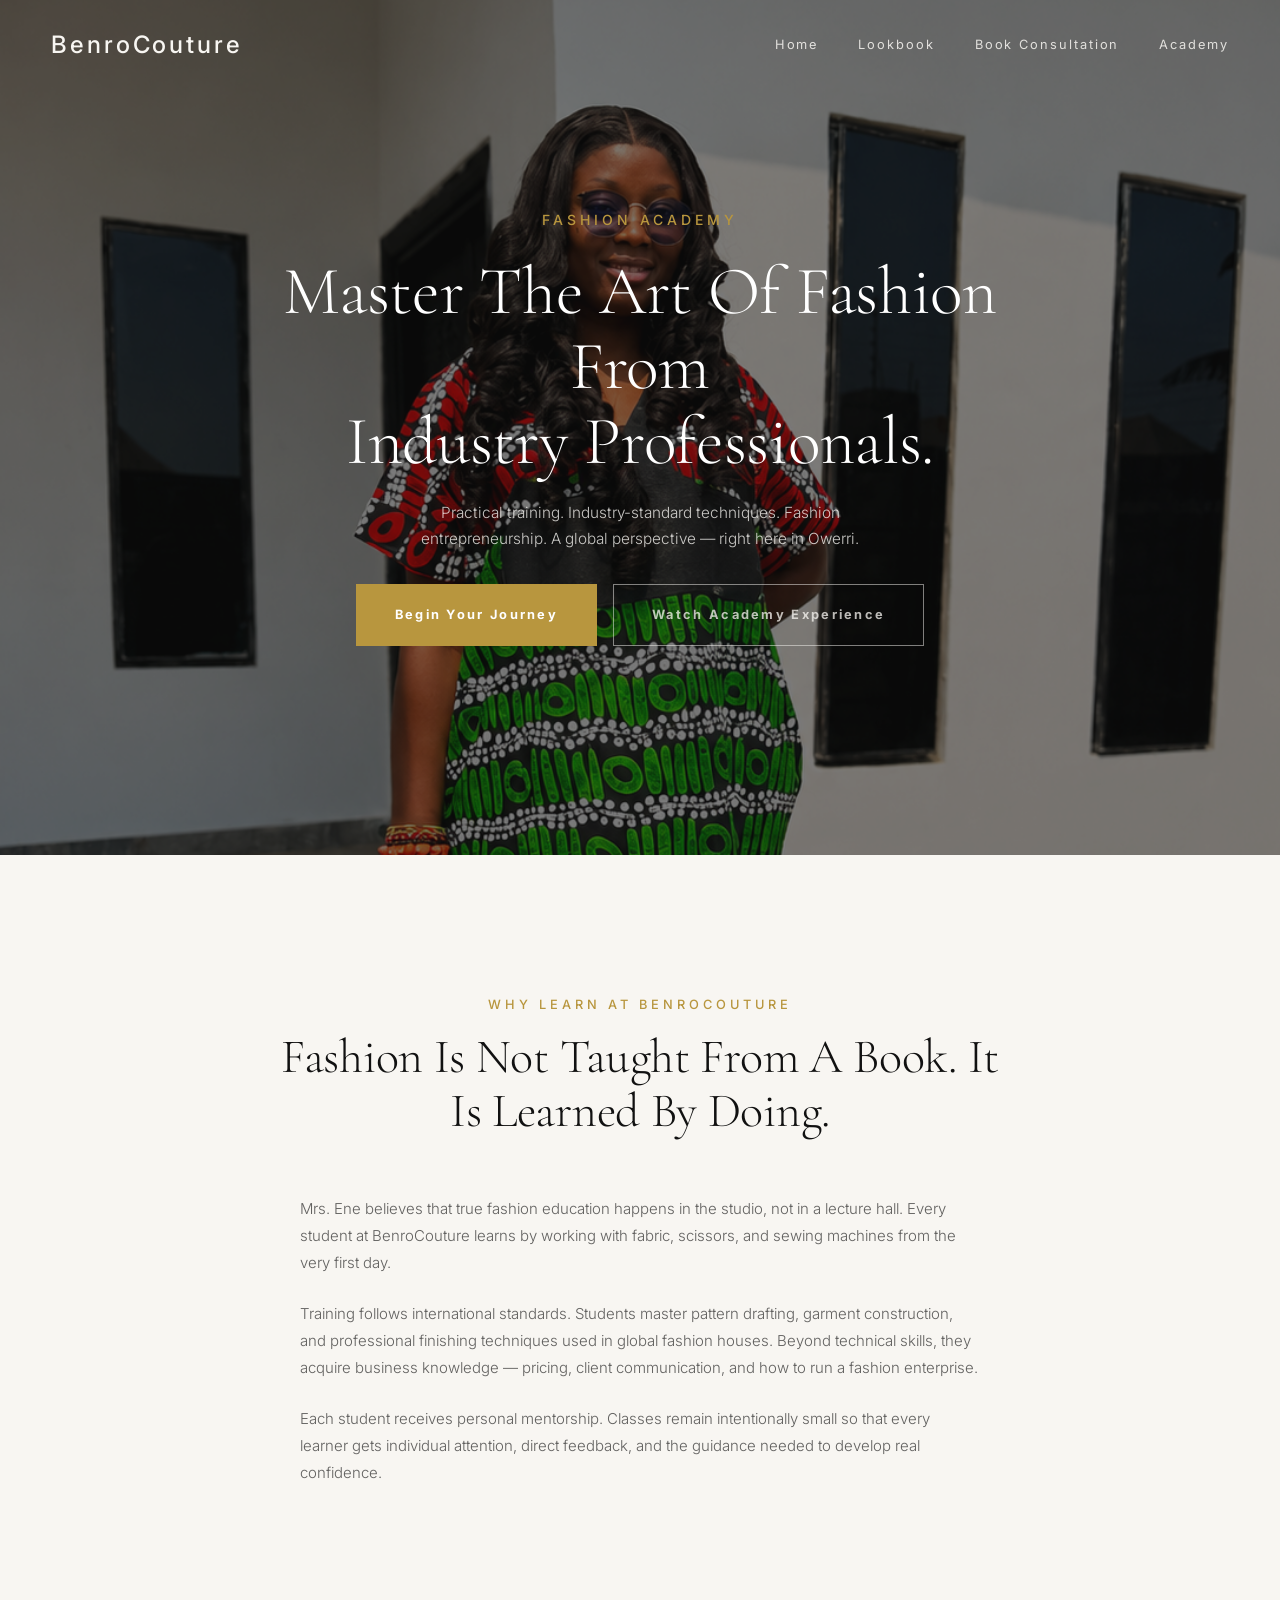
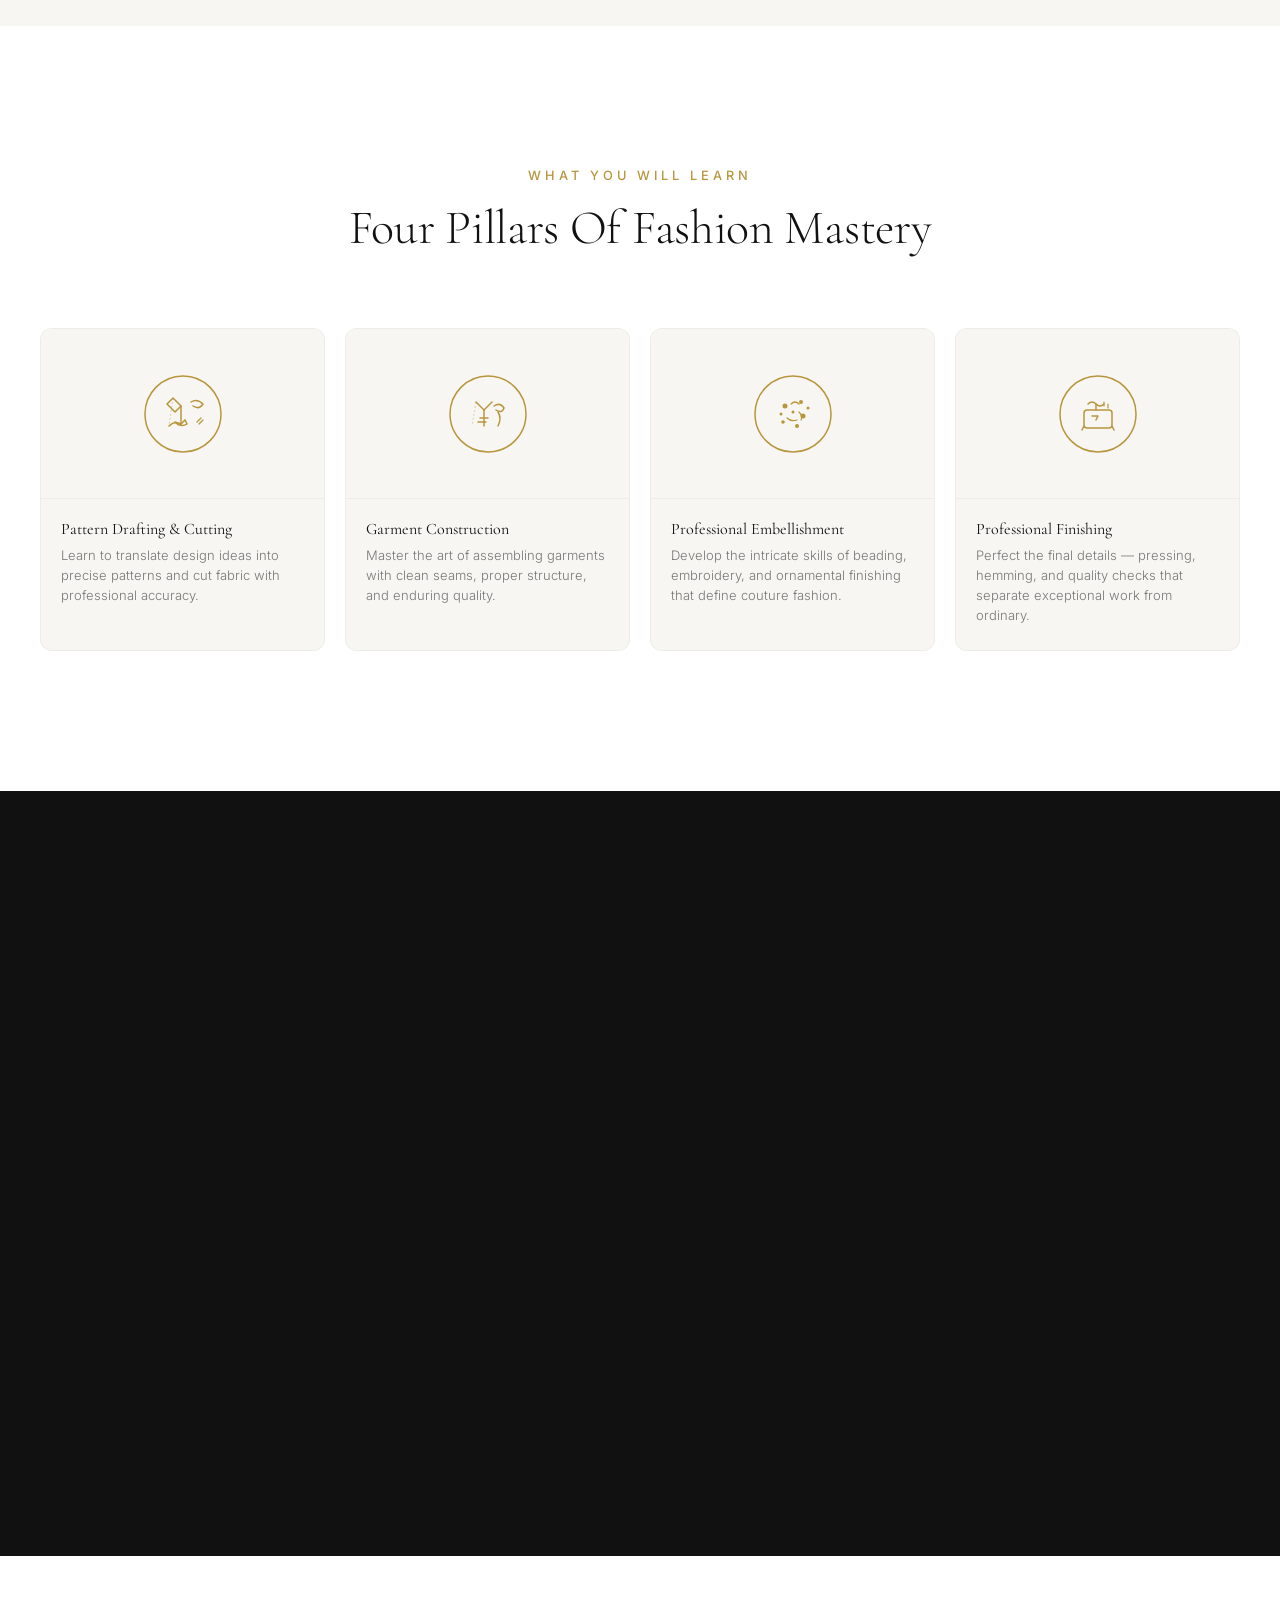
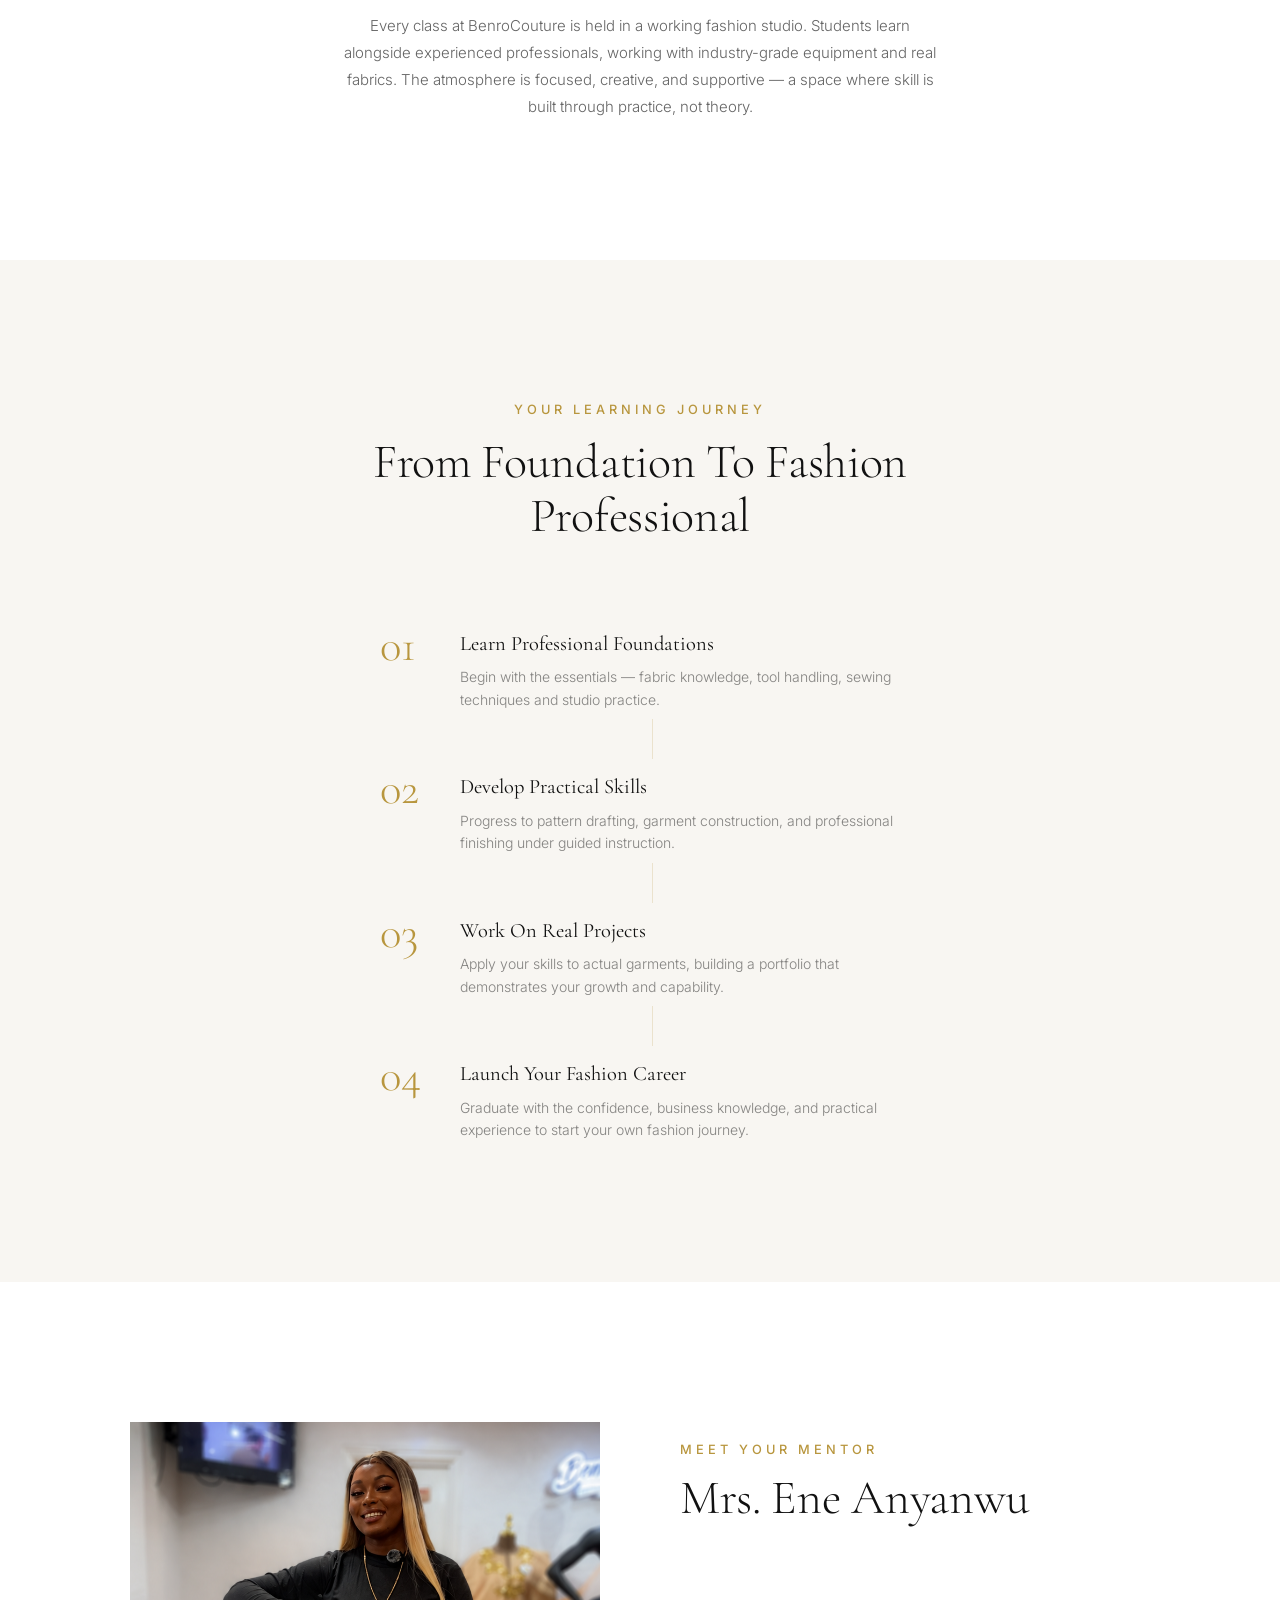
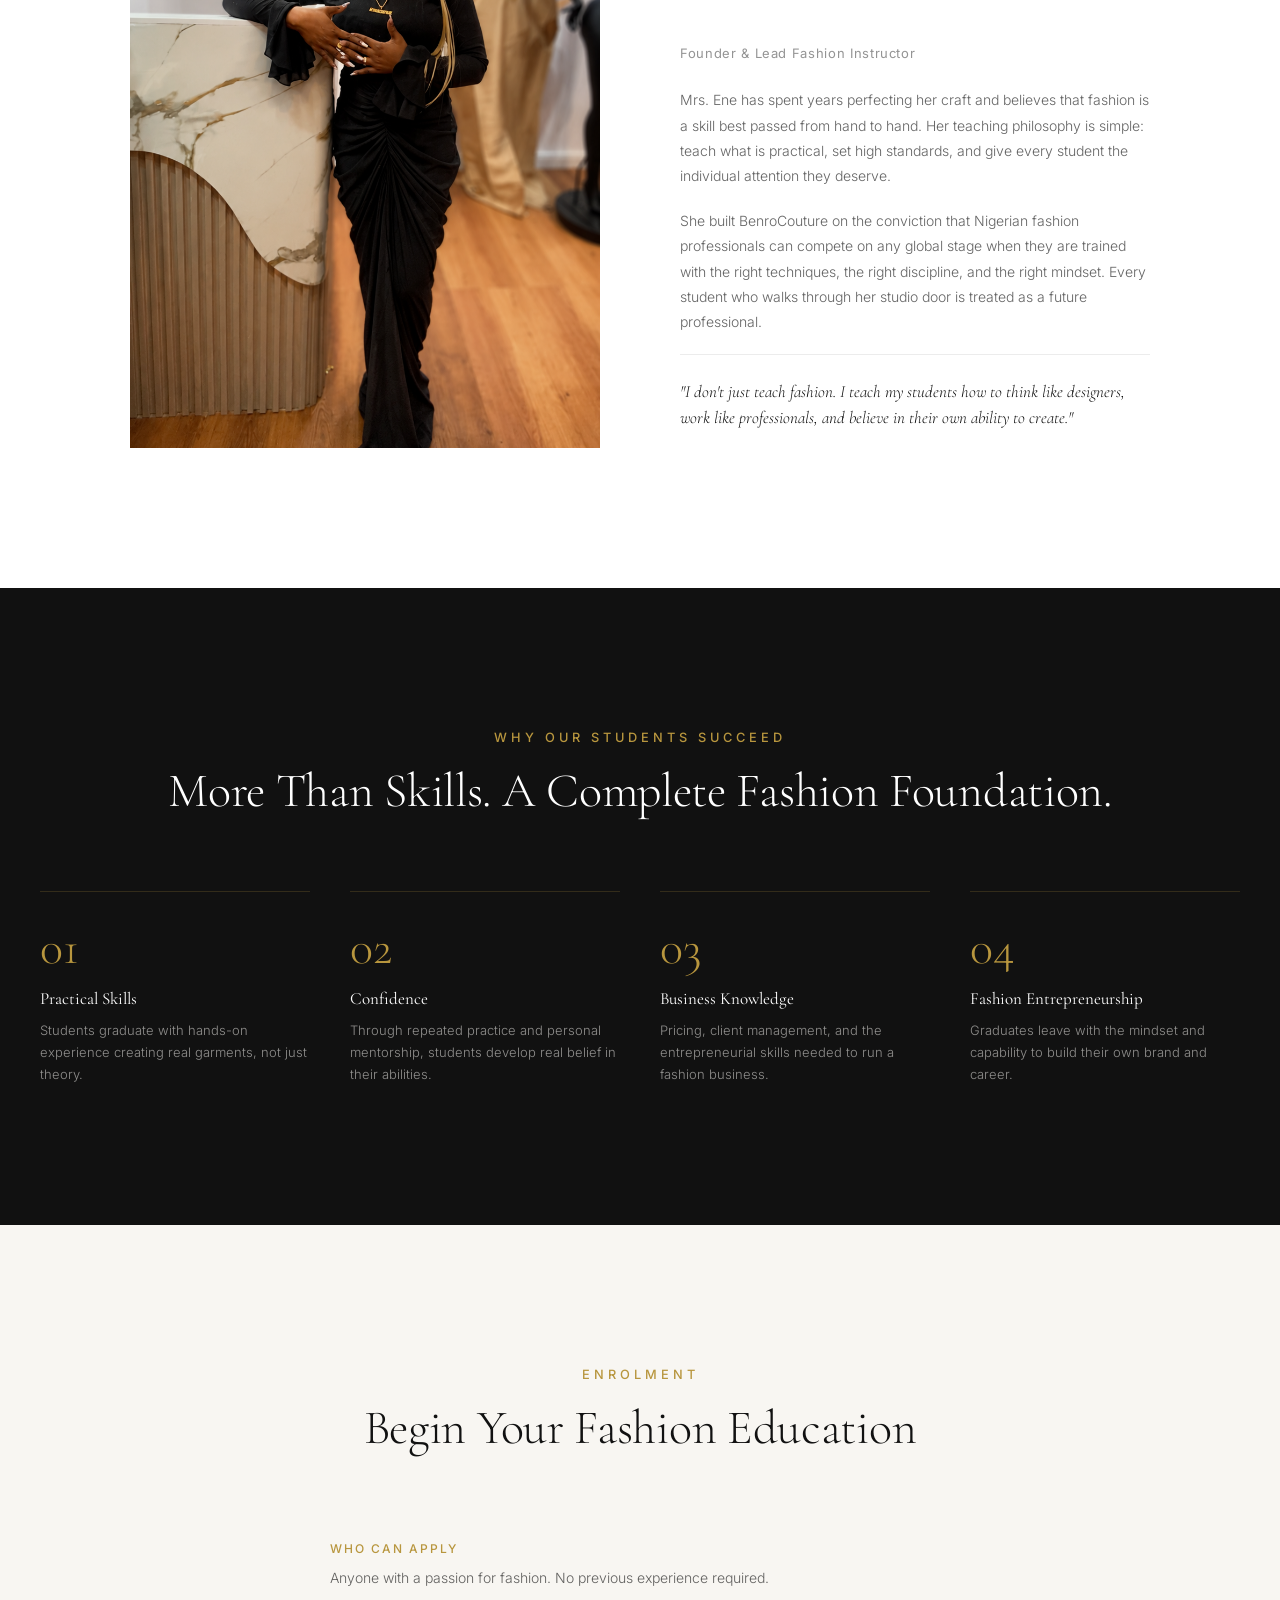
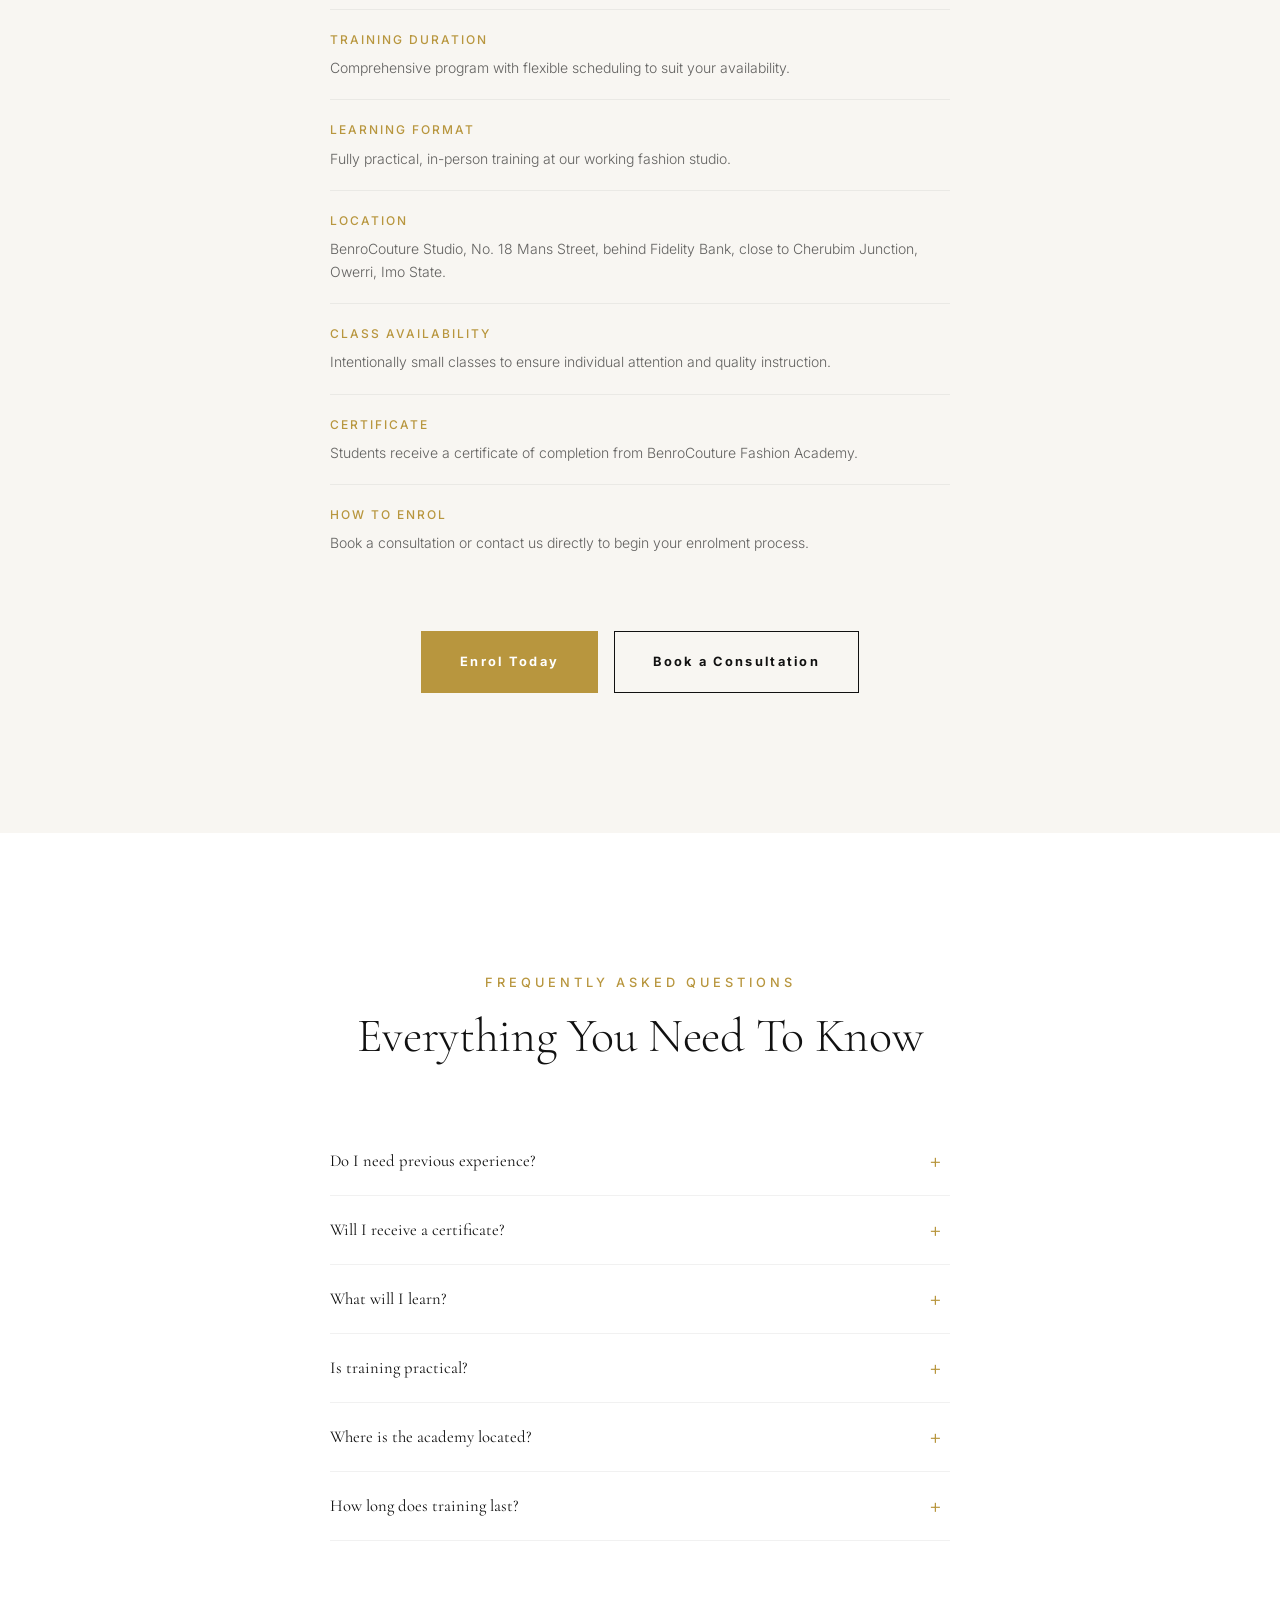
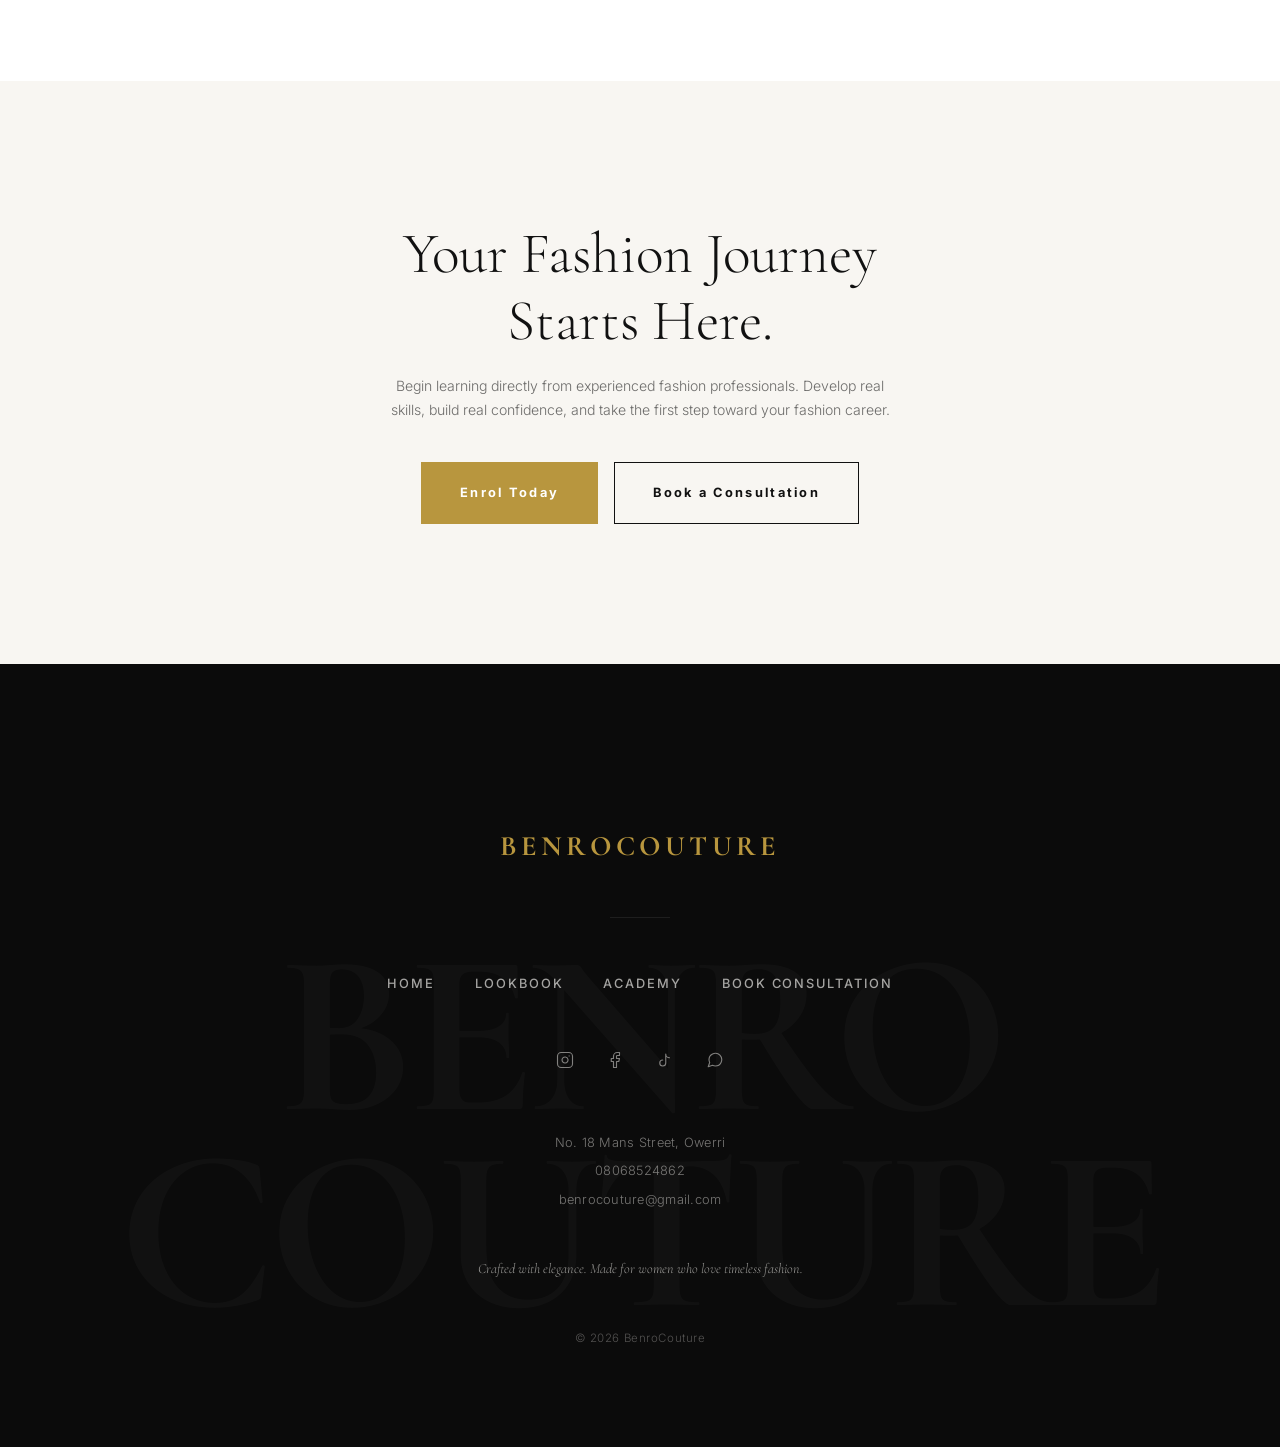
==== commit 65513e96: "Performance: minify CSS/JS, CLS fixes, preload heroes, defer scripts. Update address, email, social " ====
--- a/academy.html
+++ b/academy.html
@@ -41,7 +41,9 @@
     <link rel="preconnect" href="https://fonts.gstatic.com" crossorigin>
     <link href="https://fonts.googleapis.com/css2?family=Cormorant+Garamond:ital,wght@0,300;0,400;0,500;0,600;0,700;1,300;1,400&family=Inter:wght@300;400;500;600&display=swap" rel="stylesheet">
     <!-- Stylesheet -->
-    <link rel="stylesheet" href="style.css">
+    <link rel="stylesheet" href="style.min.css">
+    <!-- Preload hero image for LCP -->
+    <link rel="preload" href="assest/Mrs Ene for Academy page.png" as="image" type="image/png">
     <!-- Preconnect for third-party origins -->
     <link rel="preconnect" href="https://api.web3forms.com">
     <link rel="dns-prefetch" href="https://api.web3forms.com">
@@ -361,7 +363,7 @@
                 <div class="ac-enrolment-divider"></div>
                 <div class="ac-enrolment-item">
                     <span class="ac-enrolment-label">Location</span>
-                    <p class="ac-enrolment-value">BenroCouture Studio, No. 34 Alaenyi Street, Owerri, Imo State.</p>
+                    <p class="ac-enrolment-value">BenroCouture Studio, No. 18 Mans Street, behind Fidelity Bank, close to Cherubim Junction, Owerri, Imo State.</p>
                 </div>
                 <div class="ac-enrolment-divider"></div>
                 <div class="ac-enrolment-item">
@@ -416,7 +418,7 @@
                 </details>
                 <details class="ac-faq-item">
                     <summary class="ac-faq-question">Where is the academy located?</summary>
-                    <p class="ac-faq-answer">At BenroCouture Studio, No. 34 Alaenyi Street, Owerri, Imo State, Nigeria.</p>
+                    <p class="ac-faq-answer">At BenroCouture Studio, No. 18 Mans Street, behind Fidelity Bank, close to Cherubim Junction, Owerri, Imo State, Nigeria.</p>
                 </details>
                 <details class="ac-faq-item">
                     <summary class="ac-faq-question">How long does training last?</summary>
@@ -458,19 +460,19 @@
                 <a href="consultation.html" class="footer-nav-link">Book Consultation</a>
             </nav>
             <div class="footer-social" data-reveal>
-                <a href="https://instagram.com/BENROCOUTURE" class="footer-social-link" aria-label="Instagram" target="_blank" rel="noopener">
+                <a href="https://www.instagram.com/p/DNnF3OOo99n/?igsh=MTB5MnBwZDRraGFmeA==" class="footer-social-link" aria-label="Instagram" target="_blank" rel="noopener">
                     <svg width="18" height="18" viewBox="0 0 24 24" fill="none" stroke="currentColor" stroke-width="1.5" stroke-linecap="round" stroke-linejoin="round">
                         <rect x="2" y="2" width="20" height="20" rx="5" ry="5"></rect>
                         <path d="M16 11.37A4 4 0 1 1 12.63 8 4 4 0 0 1 16 11.37z"></path>
                         <line x1="17.5" y1="6.5" x2="17.51" y2="6.5"></line>
                     </svg>
                 </a>
-                <a href="https://facebook.com/BENROCOUTURE" class="footer-social-link" aria-label="Facebook" target="_blank" rel="noopener">
+                <a href="https://www.facebook.com/share/1HbHhjLwTT/?mibextid=wwXIfr" class="footer-social-link" aria-label="Facebook" target="_blank" rel="noopener">
                     <svg width="18" height="18" viewBox="0 0 24 24" fill="none" stroke="currentColor" stroke-width="1.5" stroke-linecap="round" stroke-linejoin="round">
                         <path d="M18 2h-3a5 5 0 0 0-5 5v3H7v4h3v8h4v-8h3l1-4h-4V7a1 1 0 0 1 1-1h3z"></path>
                     </svg>
                 </a>
-                <a href="#" class="footer-social-link" aria-label="TikTok" target="_blank" rel="noopener">
+                <a href="https://www.tiktok.com/@benrocouture?_r=1&_t=ZS-97XKKM9Yc30" class="footer-social-link" aria-label="TikTok" target="_blank" rel="noopener">
                     <svg width="18" height="18" viewBox="0 0 24 24" fill="none" stroke="currentColor" stroke-width="1.5" stroke-linecap="round" stroke-linejoin="round">
                         <path d="M9 12a4 4 0 1 0 4 4V4a5 5 0 0 0 5 5"></path>
                     </svg>
@@ -482,9 +484,9 @@
                 </a>
             </div>
             <div class="footer-contact" data-reveal>
-                <span class="footer-contact-item">No. 34 Alaenyi Street, Owerri</span>
+                <span class="footer-contact-item">No. 18 Mans Street, Owerri</span>
                 <a href="tel:08068524862" class="footer-contact-item">08068524862</a>
-                <span class="footer-contact-item">info@benrocouture.com</span>
+                <span class="footer-contact-item">benrocouture@gmail.com</span>
             </div>
             <p class="footer-signature" data-reveal>Crafted with elegance. Made for women who love timeless fashion.</p>
             <div class="footer-copyright" data-reveal>
@@ -493,7 +495,7 @@
         </div>
     </footer>
 
-    <script src="app.js"></script>
-    <script src="academy.js"></script>
+    <script src="app.min.js" defer></script>
+    <script src="academy.min.js" defer></script>
 </body>
 </html>
--- a/style.min.css
+++ b/style.min.css
@@ -0,0 +1 @@
+@keyframes fadeInUp{to{opacity:1;transform:translateY(0)}}@keyframes cs-spin{to{transform:rotate(360deg)}}@keyframes cs-error-in{0%{opacity:0;transform:translateY(10px)}to{opacity:1;transform:translateY(0)}}:root{--color-primary:#111111;--color-accent:#B8963E;--color-accent-hover:#C9A84C;--color-surface:#F8F6F2;--color-text-dark:#222222;--color-text-light:#F8F6F2;--color-text-muted:rgba(248, 246, 242, 0.75);--font-headings:'Cormorant Garamond', Georgia, serif;--font-body:'Inter', system-ui, -apple-system, sans-serif;--nav-height:90px;--nav-height-scrolled:75px;--transition-smooth:all 0.6s cubic-bezier(0.16, 1, 0.3, 1);--transition-fast:all 0.3s cubic-bezier(0.16, 1, 0.3, 1)}*{margin:0;padding:0;box-sizing:border-box}html{scroll-behavior:smooth;overflow-x:hidden}@media (max-width:576px){html{font-size:17px}}.skip-link,body{font-family:var(--font-body)}body{background-color:var(--color-surface);color:var(--color-text-dark);font-size:16px;line-height:1.6;-webkit-font-smoothing:antialiased;-moz-osx-font-smoothing:grayscale;padding-bottom:env(safe-area-inset-bottom,0)}a{color:inherit;text-decoration:none;transition:var(--transition-fast)}button{background:0 0;border:0;cursor:pointer;font-family:inherit;outline:0}.skip-link{position:absolute;top:-100%;left:50%;transform:translateX(-50%);z-index:10000;padding:12px 24px;background:var(--color-accent);color:#fff;font-size:14px;font-weight:500;border-radius:0 0 8px 8px;transition:top .2s ease}.skip-link:focus{top:0;outline:2px solid var(--color-accent);outline-offset:2px}.sr-only{position:absolute;width:1px;height:1px;padding:0;margin:-1px;overflow:hidden;clip:rect(0,0,0,0);white-space:nowrap;border:0}.header-container,.site-header{width:100%;display:flex;align-items:center}.site-header{position:fixed;top:0;left:0;height:var(--nav-height);background-color:transparent;z-index:1000;transition:var(--transition-smooth);padding-top:env(safe-area-inset-top,0)}.site-header.scrolled{height:var(--nav-height-scrolled);background-color:var(--color-primary);border-bottom:1px solid rgba(248,246,242,.05)}.header-container{max-width:1400px;margin:0 auto;padding:0 4%;justify-content:space-between}.brand-logo{font-family:var(--font-body);font-size:clamp(1.2rem,2vw,1.5rem);font-weight:500;letter-spacing:.12em;color:var(--color-text-light)}.nav-links{display:flex;align-items:center;gap:40px}.nav-item{font-family:var(--font-body);font-size:.8rem;font-weight:400;letter-spacing:.15em;color:var(--color-text-light);opacity:.85;position:relative;padding:8px 0}.nav-item.active,.nav-item:hover{color:var(--color-accent);opacity:1}.mobile-toggle{display:none;flex-direction:column;justify-content:space-between;width:24px;height:16px;z-index:1001}.hamburger-line{width:100%;height:1.5px;background-color:var(--color-text-light);transition:var(--transition-fast);transform-origin:center}.mobile-toggle.active .hamburger-line:nth-child(1){transform:translateY(7px) rotate(45deg)}.mobile-toggle.active .hamburger-line:nth-child(2){opacity:0}.mobile-toggle.active .hamburger-line:nth-child(3){transform:translateY(-7.5px) rotate(-45deg)}.mobile-menu-overlay{position:fixed;top:0;left:0;width:100%;height:100vh;background-color:var(--color-primary);z-index:999;display:flex;align-items:center;justify-content:center;opacity:0;visibility:hidden;transition:var(--transition-smooth);padding-top:env(safe-area-inset-top,0);padding-bottom:env(safe-area-inset-bottom,0)}.mobile-menu-overlay.active{opacity:1;visibility:visible}.mobile-nav-links{display:flex;flex-direction:column;align-items:center;gap:32px}.mobile-nav-item{font-family:var(--font-headings);font-size:2.2rem;font-weight:300;letter-spacing:.08em;color:var(--color-text-light);opacity:.8}.mobile-nav-item.active,.mobile-nav-item:hover{color:var(--color-accent);opacity:1}.hero-section{position:relative;width:100%;height:100vh;overflow:hidden}.hero-video-wrapper{position:absolute;top:0;left:0;width:100%;height:100%;z-index:-2}.hero-video{width:100%;height:100%;object-fit:cover;object-position:center 30%}.hero-overlay{position:absolute;top:0;left:0;width:100%;height:100%;background-color:rgba(17,17,17,.65);z-index:-1}.hero-content-container{position:absolute;top:calc(50% + 45px);left:0;right:0;transform:translateY(-50%);width:100%;max-width:1400px;margin:0 auto;padding:0 10%}.hero-content{max-width:640px;text-align:left}.hero-title{font-family:var(--font-headings);font-size:clamp(2.25rem,5vw,4.4rem);font-weight:300;line-height:1.15;color:var(--color-text-light);margin-bottom:24px;letter-spacing:.01em}.footer-social-link svg,.hero-title br{display:block}.hero-subtitle{font-family:var(--font-body);font-size:clamp(.85rem,1.4vw,1rem);font-weight:400;line-height:1.65;color:rgba(248,246,242,.55);margin-bottom:40px;max-width:520px}.hero-actions{display:flex;gap:20px;flex-wrap:wrap}.btn{display:inline-block;padding:20px 38px;font-family:var(--font-body);font-size:.8rem;font-weight:700;letter-spacing:.18em;border-radius:0;border-width:1.2px;border-style:solid;transition:var(--transition-fast)}.btn-primary{background-color:var(--color-accent);color:#fff;border-color:var(--color-accent)}.btn-primary:hover{background-color:var(--color-accent-hover);color:#fff;border-color:var(--color-accent-hover)}.btn-secondary{background-color:transparent;color:rgba(248,246,242,.75);border-color:rgba(248,246,242,.5)}.btn-secondary:hover{background-color:rgba(248,246,242,.08);border-color:var(--color-text-light);color:var(--color-text-light)}.about-section{background-color:#fff;padding:140px 0}.about-container{max-width:1400px;margin:0 auto;padding:0 4%;display:grid;grid-template-columns:1fr 1fr;gap:80px;align-items:center}.about-image-wrapper{width:100%;overflow:hidden;aspect-ratio:3/4}.about-image{width:100%;height:100%;object-fit:cover;display:block}.about-content{max-width:520px}.about-eyebrow,.about-text p{font-family:var(--font-body);margin-bottom:20px}.about-eyebrow{display:block;font-size:.7rem;font-weight:500;letter-spacing:.3em;text-transform:uppercase;color:var(--color-accent)}.about-heading{font-family:var(--font-headings);font-size:clamp(2rem,4vw,3.6rem);font-weight:300;line-height:1.15;color:var(--color-primary);margin-bottom:32px;letter-spacing:.01em}.about-text p{font-size:.95rem;font-weight:300;line-height:1.75;color:#555}.about-text p:last-child{margin-bottom:0}.about-quote{font-family:var(--font-headings);font-size:clamp(1.3rem,2.2vw,1.8rem);font-weight:300;line-height:1.4;color:var(--color-primary);margin:48px 0;padding:32px 0;border-top:1px solid rgba(17,17,17,.08);border-bottom:1px solid rgba(17,17,17,.08);font-style:normal}.about-cta{margin-top:40px}.about-image-wrapper,.about-section .about-cta,.about-section .about-eyebrow,.about-section .about-heading,.about-section .about-quote,.about-section .about-text{opacity:0;transform:translateY(40px)}.why-section{background-color:var(--color-primary);padding:160px 0}.why-container{max-width:1400px;margin:0 auto;padding:0 4%}.why-eyebrow{display:block;font-family:var(--font-body);font-size:.72rem;font-weight:500;letter-spacing:.3em;text-transform:uppercase;color:var(--color-accent);margin-bottom:20px;text-align:center}.why-heading,.why-subtitle{font-weight:300;text-align:center}.why-heading{font-family:var(--font-headings);font-size:clamp(2.4rem,4.5vw,3.8rem);line-height:1.15;color:var(--color-text-light);margin-bottom:24px;letter-spacing:.01em}.why-subtitle{font-family:var(--font-body);font-size:.95rem;line-height:1.7;color:rgba(248,246,242,.6);max-width:520px;margin:0 auto 80px}.why-grid{display:grid;grid-template-columns:1fr 1fr;gap:80px 60px}.why-card{padding-top:36px;border-top:1px solid rgba(184,150,62,.25)}.why-card-title,.why-number{font-family:var(--font-headings)}.why-number{display:block;font-size:4rem;font-weight:300;color:var(--color-accent);line-height:1;margin-bottom:16px}.why-card-title{font-size:1.5rem;font-weight:400;color:var(--color-text-light);line-height:1.25;margin-bottom:14px;letter-spacing:.02em}.why-card-text{font-family:var(--font-body);font-size:.9rem;font-weight:300;line-height:1.7;color:rgba(248,246,242,.55);max-width:400px}.btn-why,.btn-why:hover{border-color:var(--color-accent)}.btn-why{display:block;width:fit-content;margin:100px auto 0;background-color:transparent;color:var(--color-accent)}.btn-why:hover{background-color:var(--color-accent);color:#fff}.why-section .btn-why,.why-section .why-card,.why-section .why-eyebrow,.why-section .why-heading,.why-section .why-subtitle{opacity:0;transform:translateY(40px)}@media (max-width:991px){.site-header{--nav-height:80px;--nav-height-scrolled:70px}.nav-links{display:none}.mobile-toggle{display:flex}.hero-content-container{padding:0 4%}.hero-content{max-width:100%}}@media (max-width:576px){.hero-title br{display:none}.hero-title{margin-bottom:28px}.hero-subtitle{margin-bottom:40px}.hero-actions{flex-direction:column;width:100%;gap:14px;margin-top:0}.btn{width:100%;text-align:center;padding:20px 16px;border-radius:6px}}.featured-section{background-color:var(--color-surface);padding:140px 0 120px}.featured-container{max-width:1400px;margin:0 auto;padding:0 4%}.section-header{text-align:center;margin-bottom:72px}.section-label{display:block;font-family:var(--font-body);font-size:.72rem;font-weight:500;letter-spacing:.25em;text-transform:uppercase;color:var(--color-accent);margin-bottom:16px}.section-title{font-family:var(--font-headings);font-size:clamp(2.4rem,4.5vw,3.8rem);font-weight:300;line-height:1.1;color:var(--color-primary);margin-bottom:20px;letter-spacing:.01em}.section-subtitle{font-family:var(--font-body);font-size:.95rem;font-weight:300;line-height:1.7;color:#888;max-width:480px;margin:0 auto}.featured-grid{display:grid;grid-template-columns:1.1fr .9fr;gap:16px;align-items:stretch}.featured-column{display:grid;grid-template-rows:1fr 1fr;gap:16px}@media (min-width:577px){#creation-03{order:1}}.creation-card{position:relative;overflow:hidden;background-color:#1a1a1a}.creation-card--large{min-height:680px}.creation-card--tall{min-height:330px}.card-image-wrapper{position:relative;width:100%;height:100%}.card-image{width:100%;height:100%;object-fit:cover;object-position:top center;display:block;transition:transform .9s cubic-bezier(.16,1,.3,1)}.creation-card:hover .card-image{transform:scale(1.04)}.card-overlay{position:absolute;inset:0;background:linear-gradient(to top,rgba(17,17,17,.6)0,rgba(17,17,17,.4) 25%,transparent 45%);display:flex;align-items:flex-end;padding:36px;opacity:0;transition:opacity .5s cubic-bezier(.16,1,.3,1)}.creation-card:hover .card-overlay{opacity:1}.card-content{transform:translateY(12px);transition:transform .5s cubic-bezier(.16,1,.3,1)}.creation-card:hover .card-content{transform:translateY(0)}.card-index{display:block;font-family:var(--font-body);font-size:.68rem;font-weight:400;letter-spacing:.25em;text-transform:uppercase;color:var(--color-accent);margin-bottom:8px}.card-desc,.card-title{font-weight:300;letter-spacing:.02em}.card-title{font-family:var(--font-headings);font-size:clamp(1.4rem,2.2vw,2rem);line-height:1.2;color:var(--color-text-light);margin-bottom:8px}.card-desc{font-family:var(--font-body);font-size:.8rem;line-height:1.6;color:rgba(248,246,242,.72)}.featured-cta{margin-top:64px;text-align:center}.btn-outline{background-color:transparent;color:var(--color-primary);border-color:var(--color-primary)}.btn-outline:hover{background-color:rgba(17,17,17,.12);color:#000;border-color:#000}@media (max-width:991px){.featured-section{padding:100px 0 90px}.featured-grid{grid-template-columns:1fr}.creation-card--large{min-height:520px}.featured-column{grid-template-columns:1fr 1fr;grid-template-rows:auto}.creation-card--tall{min-height:380px}}@media (max-width:576px){.featured-section{padding:80px 0 70px}.section-header{margin-bottom:48px}.featured-grid{grid-template-columns:1fr}.featured-column{display:contents}#creation-03{order:-1}#creation-01{order:0}#creation-02{order:1}.creation-card--large{min-height:440px}.creation-card--tall{min-height:360px}.card-index{font-size:0}.card-index::before{font-size:.68rem;content:attr(data-mobile-number)}.card-overlay{opacity:1;background:linear-gradient(to top,rgba(17,17,17,.55)0,rgba(17,17,17,.3) 20%,transparent 40%)}.card-content{transform:translateY(0)}.featured-cta{margin-top:44px}.btn-outline{width:100%;text-align:center;font-weight:400}}@media (max-width:991px){.about-section{padding:100px 0}.about-container{gap:60px}.about-content{max-width:100%}}@media (max-width:576px){.about-section{padding:80px 0 90px}.about-container{grid-template-columns:1fr;gap:40px}.about-image-wrapper{order:0}.about-content{order:1}.about-eyebrow,.about-heading{text-align:center}.about-heading{margin-bottom:24px}.about-text p{font-size:.9rem;line-height:1.7}.about-quote{margin:36px 0;padding:24px 0;font-size:1.3rem;text-align:center}.about-cta{margin-top:32px;text-align:center}.about-section .btn-outline{width:100%;text-align:center}}@media (max-width:991px){.why-section{padding:120px 0}.why-grid{gap:60px 40px}.why-heading{max-width:100%}}@media (max-width:576px){.why-section{padding:80px 0 90px}.why-heading{font-size:clamp(1.8rem,7vw,2.4rem)}.why-subtitle{margin-bottom:60px;max-width:100%}.why-grid{grid-template-columns:1fr;gap:48px}.why-card{padding-top:28px}.why-number{font-size:3.2rem}.why-card-title{font-size:1.3rem}.why-card-text{max-width:100%}.btn-why{margin-top:72px;width:100%;text-align:center;border-radius:6px}}.academy-section{background-color:var(--color-surface);padding:160px 0}.academy-container{max-width:1400px;margin:0 auto;padding:0 4%;text-align:center}.academy-eyebrow{display:block;font-family:var(--font-body);font-size:.72rem;font-weight:500;letter-spacing:.3em;text-transform:uppercase;color:var(--color-accent);margin-bottom:24px}.academy-heading{font-family:var(--font-headings);font-size:clamp(2.4rem,5vw,4.2rem);font-weight:300;line-height:1.2;color:var(--color-primary);margin-bottom:28px;letter-spacing:.02em}.academy-copy{font-family:var(--font-body);font-size:clamp(.9rem,1.3vw,1.05rem);font-weight:300;line-height:1.75;color:#666;max-width:620px;margin:0 auto 72px}.academy-video-wrapper{width:100%;max-width:1100px;margin:0 auto 80px;background-color:#e8e4de;aspect-ratio:16/9}.academy-video{width:100%;height:100%;object-fit:cover;display:block}.academy-highlights{display:grid;grid-template-columns:1fr 1fr;gap:64px 80px;max-width:960px;margin:0 auto 100px;text-align:left}.academy-highlight{padding-top:32px;border-top:1px solid rgba(184,150,62,.2)}.highlight-number{display:block;font-family:var(--font-headings);font-size:3rem;font-weight:300;color:var(--color-accent);line-height:1;margin-bottom:14px}.highlight-title{font-family:var(--font-headings);font-size:1.25rem;font-weight:500;color:#2a2a2a;line-height:1.25;margin-bottom:10px;letter-spacing:.02em}.highlight-text{font-family:var(--font-body);font-size:.9rem;font-weight:300;line-height:1.7;color:#777;max-width:380px}.academy-feature-strip{display:flex;justify-content:center;align-items:baseline;gap:48px;flex-wrap:wrap;margin-bottom:80px}.feature-word{font-family:var(--font-headings);font-size:clamp(2.4rem,5vw,4rem);font-weight:300;color:var(--color-primary);line-height:1.2;letter-spacing:.04em}.academy-actions{display:flex;justify-content:center;align-items:center;gap:24px;flex-wrap:wrap}.academy-section [data-reveal]{opacity:0;transform:translateY(40px)}@media (max-width:991px){.academy-section{padding:120px 0}.academy-copy{margin-bottom:56px}.academy-video-wrapper{margin-bottom:64px}.academy-highlights{gap:48px 56px;margin-bottom:80px}.academy-feature-strip{gap:36px;margin-bottom:64px}.feature-word{font-size:clamp(2rem,4vw,2.8rem)}}@media (max-width:576px){.academy-section{padding:80px 0}.academy-eyebrow,.academy-heading{margin-bottom:20px}.academy-copy{font-size:.9rem;margin-bottom:44px}.academy-video-wrapper{margin-bottom:52px;aspect-ratio:4/3}.academy-highlights{grid-template-columns:1fr;gap:40px;margin-bottom:64px}.highlight-number{font-size:2.5rem}.highlight-text{max-width:100%}.academy-feature-strip{gap:24px;margin-bottom:56px}.feature-word{font-size:clamp(1.8rem,7vw,2.2rem)}.academy-actions{flex-direction:column;width:100%;gap:16px}.academy-actions .btn{width:100%;text-align:center}}.clients-section{background-color:#fff;padding:160px 0}.clients-container{max-width:1400px;margin:0 auto;padding:0 4%;text-align:center}.clients-eyebrow{display:block;font-family:var(--font-body);font-size:.72rem;font-weight:500;letter-spacing:.3em;text-transform:uppercase;color:var(--color-accent);margin-bottom:24px}.clients-heading{font-family:var(--font-headings);font-size:clamp(2.6rem,5vw,4.4rem);font-weight:300;line-height:1.1;color:var(--color-primary);margin-bottom:28px;letter-spacing:.02em}.clients-copy{font-family:var(--font-body);font-size:clamp(.9rem,1.3vw,1.05rem);font-weight:300;line-height:1.75;color:#777;max-width:600px;margin:0 auto 72px}.client-image-wrapper{position:relative;overflow:hidden;cursor:pointer}.client-image{width:100%;height:100%;object-fit:cover;display:block;transition:transform .8s cubic-bezier(.16,1,.3,1)}.client-image-wrapper:hover .client-image{transform:scale(1.03)}.client-overlay{position:absolute;inset:0;background-color:transparent;display:flex;align-items:flex-end;padding:24px;transition:background-color .5s cubic-bezier(.16,1,.3,1)}.client-image-wrapper:hover .client-overlay{background-color:rgba(17,17,17,.4)}.client-label{font-family:var(--font-body);font-size:.7rem;font-weight:400;letter-spacing:.25em;text-transform:uppercase;color:#fff;opacity:0;transform:translateY(8px);transition:opacity .4s cubic-bezier(.16,1,.3,1),transform .4s cubic-bezier(.16,1,.3,1)}.client-image-wrapper:hover .client-label{opacity:1;transform:translateY(0)}.clients-hero{margin-bottom:20px}.client-image-wrapper--hero{width:100%;aspect-ratio:3/4;max-height:700px}.client-image-wrapper--hero .client-image{object-position:center top}.clients-row--two{display:grid;grid-template-columns:1fr 1fr;gap:20px;margin-bottom:20px}.clients-row--two .client-image-wrapper{height:750px}.clients-row--two .client-image-wrapper .client-image{object-position:center 30%}.clients-row--last{margin-bottom:80px}.clients-video-wrapper{width:100%;height:130vh;margin-bottom:20px;background-color:#e8e4de}.clients-video{width:100%;height:100%;object-fit:cover;display:block}.clients-cta{text-align:center}.clients-section [data-reveal]{opacity:0;transform:translateY(40px)}@media (max-width:991px){.clients-section{padding:120px 0}.clients-copy{margin-bottom:56px}.client-image-wrapper--hero{aspect-ratio:4/3;max-height:500px}.clients-row--two{gap:16px}.clients-video-wrapper{margin-bottom:16px}}@media (max-width:576px){.clients-section{padding:80px 0}.clients-eyebrow,.clients-heading{margin-bottom:20px}.clients-copy{font-size:.9rem;margin-bottom:44px}.clients-hero{margin-bottom:12px}.client-image-wrapper--hero{aspect-ratio:3/4;max-height:none}.clients-row--two{grid-template-columns:1fr;gap:12px;margin-bottom:12px}.clients-row--two .client-image-wrapper{height:auto;aspect-ratio:3/4}.clients-row--two .client-image-wrapper .client-image{object-position:center top}.clients-row--last{margin-bottom:56px}.clients-video-wrapper{height:500px;margin-bottom:12px}.clients-cta .btn{width:100%;text-align:center}}.final-cta-section{position:relative;width:100%;height:100vh;min-height:500px;overflow:hidden;display:flex;align-items:center;justify-content:center}.final-cta-video-wrapper{position:absolute;top:0;left:0;width:100%;height:100%}.final-cta-video{width:100%;height:100%;object-fit:cover;display:block}.final-cta-overlay{position:absolute;top:0;left:0;width:100%;height:100%;background-color:rgba(17,17,17,.75)}.final-cta-content{position:relative;z-index:1;text-align:center;max-width:800px;padding:0 4%}.final-cta-eyebrow{display:block;font-family:var(--font-body);font-size:.7rem;font-weight:500;letter-spacing:.35em;text-transform:uppercase;color:var(--color-accent);margin-bottom:28px}.final-cta-heading{font-family:var(--font-headings);font-size:clamp(2.4rem,5vw,4.2rem);font-weight:300;line-height:1.15;color:var(--color-text-light);margin-bottom:24px;letter-spacing:.02em}.final-cta-copy{font-family:var(--font-body);font-size:clamp(.9rem,1.3vw,1.05rem);font-weight:300;line-height:1.7;color:rgba(248,246,242,.65);max-width:580px;margin:0 auto 48px}.final-cta-actions,.final-cta-contact{display:flex;justify-content:center;align-items:center;flex-wrap:wrap}.final-cta-actions{gap:20px;margin-bottom:56px}.final-cta-contact{gap:12px}.final-contact-item{font-family:var(--font-body);font-size:.78rem;font-weight:300;color:rgba(248,246,242,.5);letter-spacing:.05em}.final-contact-separator{font-family:var(--font-body);font-size:.78rem;color:rgba(248,246,242,.2)}.final-cta-section [data-reveal]{opacity:0;transform:translateY(40px)}@media (min-width:992px){.final-cta-section{padding:10vh 0}}@media (max-width:991px){.final-cta-section{min-height:460px}.final-cta-heading{font-size:clamp(2rem,4.5vw,3.2rem)}.final-cta-copy{margin-bottom:40px}.final-cta-actions{margin-bottom:48px}}@media (max-width:576px){.final-cta-section{min-height:520px}.final-cta-eyebrow{margin-bottom:24px}.final-cta-heading{font-size:clamp(1.8rem,7vw,2.4rem);margin-bottom:20px}.final-cta-copy{font-size:.9rem;margin-bottom:36px}.final-cta-actions{flex-direction:column;width:100%;gap:14px;margin-bottom:40px}.final-cta-section .btn{width:100%;text-align:center}.final-cta-contact{flex-direction:column;gap:8px}.final-contact-separator{display:none}.final-contact-item{font-size:.75rem}}.site-footer{position:relative;background-color:#0b0b0b;padding:160px 4% calc(100px + env(safe-area-inset-bottom,0));overflow:hidden;text-align:center}.footer-bg-text{position:absolute;top:60%;left:50%;transform:translate(-50%,-50%);display:flex;flex-direction:column;align-items:center;line-height:.85;pointer-events:none;z-index:0;opacity:.025;transition:opacity 1.2s cubic-bezier(.16,1,.3,1)}.site-footer:hover .footer-bg-text{opacity:.05}.footer-bg-text span{font-family:"Cormorant Garamond",Georgia,serif;font-weight:700;font-size:clamp(130px,18vw,270px);letter-spacing:-.03em;color:#fff;user-select:none}.footer-content{position:relative;z-index:1;max-width:700px;margin:0 auto}.footer-logo{margin-bottom:48px}.footer-logo-text{font-family:"Cormorant Garamond",Georgia,serif;font-size:clamp(1.5rem,2.2vw,1.9rem);font-weight:700;color:var(--color-accent);letter-spacing:.15em;text-transform:uppercase}.footer-divider{border:0;height:1px;background-color:rgba(255,255,255,.08);margin:0 auto 56px;max-width:60px}.footer-nav{display:flex;justify-content:center;gap:40px;margin-bottom:56px;flex-wrap:wrap}.footer-nav-link{font-family:var(--font-body);font-size:.8rem;font-weight:500;letter-spacing:.15em;text-transform:uppercase;color:rgba(248,246,242,.65);text-decoration:none;transition:color .25s ease}.footer-nav-link:focus-visible,.footer-nav-link:hover,.footer-social-link:focus-visible,.footer-social-link:hover{color:var(--color-accent);outline:0}.footer-social{display:flex;justify-content:center;gap:32px;margin-bottom:64px}.footer-social-link{color:rgba(248,246,242,.5);transition:color .25s ease;display:flex;align-items:center;justify-content:center}.footer-contact{display:flex;flex-direction:column;gap:8px;margin-bottom:48px}.footer-contact-item,.footer-copyright p{font-family:var(--font-body);font-size:.8rem;font-weight:300;color:rgba(248,246,242,.45);letter-spacing:.02em}.footer-signature{font-family:"Cormorant Garamond",Georgia,serif;font-size:clamp(14px,1.1vw,16px);font-weight:300;font-style:italic;color:rgba(248,246,242,.6);line-height:1.6;max-width:380px;margin:0 auto 48px}.footer-copyright p{font-size:.72rem;color:rgba(248,246,242,.3);letter-spacing:.05em}.site-footer [data-reveal]{opacity:0;transform:translateY(40px)}@media (max-width:991px){.site-footer{padding:120px 6% 80px}.footer-bg-text span{font-size:clamp(110px,18vw,200px)}.footer-nav{gap:32px}.footer-social{gap:28px}}@media (max-width:576px){.site-footer{padding:100px 6% 64px}.footer-bg-text span{font-size:clamp(64px,16vw,120px)}.footer-logo{margin-bottom:36px}.footer-divider,.footer-nav{margin-bottom:40px}.footer-nav{flex-direction:column;gap:20px}.footer-social{gap:24px;margin-bottom:40px}.footer-contact,.footer-signature{margin-bottom:36px}.footer-signature{font-size:14px}}.lookbook-page{--lb-gold:var(--color-accent, #B8963E);--lb-ivory:var(--color-surface, #F8F6F2);--lb-white:#FFFFFF;--lb-dark:var(--color-primary, #111111);--lb-spacing-chapter:180px;--lb-spacing-group:120px;--lb-transition:0.8s cubic-bezier(0.16, 1, 0.3, 1);background:var(--lb-white);scroll-behavior:smooth}.lb-hero{position:relative;height:95vh;min-height:600px;display:flex;align-items:center;justify-content:center;overflow:hidden}.lb-hero-image-wrapper{position:absolute;inset:0;width:100%;height:100%}.lb-hero-image{width:100%;height:100%;object-fit:cover;object-position:center 5%}.lb-hero-overlay{position:absolute;inset:0;background:rgba(17,17,17,.32);z-index:1}.lb-hero-content{position:relative;z-index:2;text-align:center;max-width:780px;padding:0 24px}.lb-hero-eyebrow{display:block;font-family:var(--font-body);font-size:clamp(11px,1.2vw,14px);font-weight:500;letter-spacing:4px;text-transform:uppercase;color:var(--lb-gold);margin-bottom:24px}.lb-hero-heading{font-family:var(--font-headings);font-size:clamp(36px,6vw,72px);font-weight:300;line-height:1.1;color:var(--lb-white);margin-bottom:20px;letter-spacing:-.5px}.lb-hero-copy{font-family:var(--font-body);font-size:clamp(14px,1.2vw,17px);font-weight:300;color:rgba(248,246,242,.8);line-height:1.7;max-width:560px;margin:0 auto 32px}.lb-hero-actions{display:flex;justify-content:center;gap:16px;flex-wrap:wrap}.fade-in-up{opacity:0;transform:translateY(30px);animation:fadeInUp .9s cubic-bezier(.16,1,.3,1) forwards}.delay-1{animation-delay:.2s}.delay-2{animation-delay:.4s}.delay-3{animation-delay:.6s}.lb-chapter{padding:var(--lb-spacing-chapter)0;background:var(--lb-ivory)}.lb-chapter--light{background:var(--lb-white)}.lb-chapter-container{max-width:1280px;margin:0 auto;padding:0 40px}.lb-chapter-header{max-width:700px;margin-left:auto;margin-right:auto;text-align:center}.lb-chapter-container>*+*{margin-top:calc(var(--lb-spacing-group)/4)}.lb-chapter-number{display:block;font-family:var(--font-body);font-size:clamp(12px,1vw,14px);font-weight:500;letter-spacing:5px;text-transform:uppercase;color:var(--lb-gold);margin-bottom:16px}.lb-chapter-title{font-family:var(--font-headings);font-size:clamp(32px,4.5vw,56px);font-weight:300;line-height:1.15;color:var(--lb-dark);letter-spacing:-.3px}.lb-image-wrapper{position:relative;overflow:hidden;background:#eee}.lb-image{width:100%;height:100%;object-fit:cover;display:block;transition:transform 1.2s cubic-bezier(.16,1,.3,1)}.lb-image-wrapper:hover .lb-image{transform:scale(1.03)}.lb-image-wrapper--full,.lb-image-wrapper--hero-client{width:100%;aspect-ratio:3/4}.lb-image-wide .lb-image-wrapper{width:100%;aspect-ratio:3/2}.lb-image-wide .lb-image-wrapper--evening{aspect-ratio:auto;height:auto}.lb-image-wrapper--evening .lb-image{height:auto;object-fit:fill}.lb-image-wide .lb-image-wrapper--craft,.lb-image-wrapper--craft-single{aspect-ratio:auto;height:auto}.lb-image-wrapper--craft .lb-image,.lb-image-wrapper--craft-single .lb-image{height:auto;object-fit:fill}.lb-paired-row{display:grid;grid-template-columns:1fr 1fr;gap:calc(var(--lb-spacing-group)/4)}.lb-image-wrapper--client-pair{aspect-ratio:9/16;align-self:start}.lb-image-wrapper--client-pair .lb-image,.lb-image-wrapper--craft-detail .lb-image{height:100%;width:100%;object-fit:cover}.lb-image-wrapper--detail{aspect-ratio:4/3}.lb-image-wrapper--craft-detail{aspect-ratio:9/16;align-self:start}.lb-client-overlay{position:absolute;inset:0;display:flex;align-items:flex-end;padding:32px;background:linear-gradient(to top,rgba(17,17,17,.5)0,transparent 50%);opacity:0;transition:opacity .6s cubic-bezier(.16,1,.3,1);pointer-events:none}.lb-image-wrapper:hover .lb-client-overlay{opacity:1}.lb-client-label{font-family:var(--font-body);font-size:clamp(13px,1vw,16px);font-weight:500;letter-spacing:2px;text-transform:uppercase;color:var(--lb-white)}.lb-video-block--large .lb-video-wrapper{aspect-ratio:16/9}.lb-video-block--large .lb-video-wrapper--motion{aspect-ratio:auto}.lb-video-wrapper--motion .lb-video{object-fit:fill}.lb-video-wrapper{width:100%;aspect-ratio:3/4;background:#111;overflow:hidden}.lb-video-wrapper--rounded{border-radius:12px}.lb-video{width:100%;height:100%;object-fit:cover;display:block}.lb-statement{padding:120px 0;background:var(--lb-white);text-align:center}.lb-statement-container{max-width:800px;margin:0 auto;padding:0 40px}.lb-statement-text{font-family:var(--font-headings);font-size:clamp(28px,3.8vw,52px);font-weight:300;font-style:italic;line-height:1.3;color:var(--lb-dark);letter-spacing:-.2px}.lb-motion-statement{text-align:center}.lb-motion-text{font-family:var(--font-headings);font-size:clamp(32px,5vw,70px);font-weight:300;line-height:1.1;color:var(--lb-dark);letter-spacing:-.5px}[data-reveal]{opacity:0;transform:translateY(40px);transition:opacity var(--lb-transition),transform var(--lb-transition)}[data-reveal].revealed{opacity:1;transform:translateY(0)}.lb-cta-section{padding:120px 0;background:var(--lb-white);text-align:center}.lb-cta-container{max-width:700px;margin:0 auto;padding:0 40px}.lb-cta-heading{font-family:var(--font-headings);font-size:clamp(34px,4.5vw,58px);font-weight:300;line-height:1.15;color:var(--lb-dark);margin-bottom:20px}.lb-cta-copy{font-family:var(--font-body);font-size:clamp(14px,1.1vw,16px);font-weight:300;color:rgba(17,17,17,.7);line-height:1.7;margin-bottom:40px}.lb-cta-actions{display:flex;justify-content:center;gap:16px;flex-wrap:wrap}@media (max-width:1024px){.lb-chapter{--lb-spacing-chapter:120px;--lb-spacing-group:80px}.lb-chapter-container{padding:0 28px}.lb-statement{padding:80px 0}.lb-statement-container{padding:0 28px}.lb-cta-section{padding:80px 0}.lb-cta-container{padding:0 28px}}@media (max-width:768px){.lb-chapter{--lb-spacing-chapter:80px;--lb-spacing-group:60px}.lb-chapter-container{padding:0 20px}.lb-paired-row{grid-template-columns:1fr;gap:calc(var(--lb-spacing-group)/4)}.lb-statement{padding:60px 0}.lb-statement-container{padding:0 20px}.lb-cta-section{padding:60px 0}.lb-cta-container{padding:0 20px}.lb-hero{height:85vh;min-height:500px}.lb-client-overlay{opacity:1;padding:20px;background:linear-gradient(to top,rgba(17,17,17,.6)0,transparent 60%)}}@media (max-width:480px){.lb-hero-heading{font-size:30px}.lb-hero-copy{font-size:14px;margin-bottom:24px}.lb-chapter-title{font-size:26px}.lb-statement-text{font-size:22px}.lb-cta-heading,.lb-motion-text{font-size:28px}}.consultation-page{--cs-gold:var(--color-accent, #B8963E);--cs-ivory:var(--color-surface, #F8F6F2);--cs-white:#FFFFFF;--cs-dark:var(--color-primary, #111111);--cs-spacing-section:140px;--cs-transition:0.8s cubic-bezier(0.16, 1, 0.3, 1);background:var(--cs-white);scroll-behavior:smooth}.cs-hero{position:relative;height:95vh;min-height:600px;display:flex;align-items:center;overflow:hidden}.cs-hero-image-wrapper{position:absolute;inset:0;width:100%;height:100%}.cs-hero-image{width:100%;height:100%;object-fit:cover;object-position:75% 25%}.cs-hero-overlay{position:absolute;inset:0;background:rgba(17,17,17,.55);z-index:1}.cs-hero-content{position:relative;z-index:2;max-width:780px;margin:0 auto;padding:0 24px;text-align:center}.cs-hero-eyebrow{display:block;font-family:var(--font-body);font-size:clamp(11px,1.2vw,14px);font-weight:500;letter-spacing:4px;text-transform:uppercase;color:var(--cs-gold);margin-bottom:24px}.cs-hero-heading{font-family:var(--font-headings);font-size:clamp(36px,5.5vw,68px);font-weight:300;line-height:1.1;color:var(--cs-white);margin-bottom:20px;letter-spacing:-.3px}.cs-hero-copy{font-family:var(--font-body);font-size:clamp(14px,1.2vw,17px);font-weight:300;color:rgba(248,246,242,.8);line-height:1.7;max-width:540px;margin:0 auto 32px}.cs-hero-actions{display:flex;justify-content:center;gap:16px;flex-wrap:wrap}.cs-help{padding:var(--cs-spacing-section)0;background:var(--cs-ivory)}.cs-help-container{max-width:1280px;margin:0 auto;padding:0 40px}.cs-help-header{text-align:center;margin-bottom:72px}.cs-help-eyebrow{display:block;font-family:var(--font-body);font-size:clamp(11px,1vw,13px);font-weight:500;letter-spacing:4px;text-transform:uppercase;color:var(--cs-gold);margin-bottom:16px}.cs-help-heading{font-family:var(--font-headings);font-size:clamp(32px,4.5vw,56px);font-weight:300;line-height:1.12;color:var(--cs-dark);letter-spacing:-.3px}.cs-help-grid{display:grid;grid-template-columns:repeat(4,1fr);gap:24px}.cs-help-card{background:var(--cs-white);border:0;padding:48px 36px;text-align:left;cursor:pointer;transition:background var(--cs-transition),transform .6s cubic-bezier(.16,1,.3,1);position:relative;border-radius:0}.cs-help-card:hover{background:rgba(185,150,62,.04);transform:scale(1.02)}.cs-help-card-number{display:block;font-family:var(--font-body);font-size:12px;font-weight:500;letter-spacing:3px;color:var(--cs-gold);margin-bottom:16px}.cs-help-card-title{font-family:var(--font-headings);font-size:clamp(18px,1.6vw,24px);font-weight:400;line-height:1.25;color:var(--cs-dark);margin-bottom:12px}.cs-help-card-text{font-family:var(--font-body);font-size:clamp(13px,.9vw,15px);font-weight:300;line-height:1.6;color:rgba(17,17,17,.6)}.cs-help-card.selected{outline:1.5px solid var(--cs-gold);outline-offset:-1.5px;background:rgba(185,150,62,.03)}.cs-form-section{padding:var(--cs-spacing-section)0;background:var(--cs-white)}.cs-form-container{max-width:880px;margin:0 auto;padding:0 40px}.cs-form-header{text-align:center;margin-bottom:64px}.cs-form-eyebrow{display:block;font-family:var(--font-body);font-size:clamp(11px,1vw,13px);font-weight:500;letter-spacing:4px;text-transform:uppercase;color:var(--cs-gold);margin-bottom:16px}.cs-form-heading{font-family:var(--font-headings);font-size:clamp(30px,4vw,48px);font-weight:300;line-height:1.12;color:var(--cs-dark);letter-spacing:-.3px}.cs-form{display:flex;flex-direction:column;gap:32px}.cs-form-row{display:grid;grid-template-columns:1fr 1fr;gap:32px}.cs-form-group{display:flex;flex-direction:column}.cs-form-label{font-family:var(--font-body);font-size:13px;font-weight:500;letter-spacing:1px;text-transform:uppercase;color:var(--cs-dark);margin-bottom:10px}.cs-form-optional{font-weight:300;color:rgba(17,17,17,.4);font-size:12px}.cs-form-input{width:100%;padding:16px 20px;font-family:var(--font-body);font-size:15px;font-weight:300;color:var(--cs-dark);background:var(--cs-ivory);border:1px solid rgba(17,17,17,.08);border-radius:8px;outline:0;transition:border-color .3s ease,box-shadow .3s ease}.cs-form-input::placeholder{color:rgba(17,17,17,.3)}.cs-form-input:focus{border-color:var(--cs-gold);box-shadow:0 0 0 3px rgba(185,150,62,.1)}.cs-form-select{appearance:none;background-image:url("data:image/svg+xml,%3Csvg xmlns='http://www.w3.org/2000/svg' width='12' height='8' fill='none'%3E%3Cpath d='M1 1l5 5 5-5' stroke='%23111111' stroke-width='1.5' stroke-linecap='round' stroke-linejoin='round'/%3E%3C/svg%3E");background-repeat:no-repeat;background-position:right 20px center;padding-right:44px;cursor:pointer}.cs-form-textarea{resize:vertical;min-height:140px}.cs-form-submit{text-align:center;margin-top:8px}.cs-custom-select{position:relative;width:100%}.cs-custom-select-trigger{width:100%;padding:16px 20px;font-family:var(--font-body);font-size:15px;font-weight:300;color:var(--cs-dark);background:var(--cs-ivory);border:1px solid rgba(17,17,17,.08);border-radius:8px;outline:0;cursor:pointer;display:flex;align-items:center;justify-content:space-between;gap:8px;text-align:left;transition:border-color .3s ease,box-shadow .3s ease}.cs-custom-select-trigger:hover{border-color:rgba(17,17,17,.18)}.cs-custom-select-trigger:focus-visible{border-color:var(--cs-gold);box-shadow:0 0 0 3px rgba(185,150,62,.1)}.cs-custom-select.open .cs-custom-select-trigger{border-color:var(--cs-gold);box-shadow:0 0 0 3px rgba(185,150,62,.1)}.cs-custom-select-value{flex:1;min-width:0;color:rgba(17,17,17,.3)}.cs-custom-select-value.filled{color:var(--cs-dark)}.cs-custom-select-arrow{display:flex;align-items:center;flex-shrink:0;color:rgba(17,17,17,.3);transition:transform .3s ease}.cs-custom-select.open .cs-custom-select-arrow{transform:rotate(180deg)}.cs-custom-select-menu{position:absolute;top:calc(100% + 4px);left:0;right:0;background:var(--cs-white);border:1px solid rgba(17,17,17,.08);border-radius:8px;box-shadow:0 8px 32px rgba(17,17,17,.08);opacity:0;visibility:hidden;transform:translateY(-4px);transition:opacity .25s ease,transform .25s ease,visibility .25s;z-index:50;overflow:hidden}.cs-custom-select.open .cs-custom-select-menu{opacity:1;visibility:visible;transform:translateY(0)}.cs-custom-select-option{width:100%;padding:14px 20px;font-family:var(--font-body);font-size:14px;font-weight:300;color:var(--cs-dark);text-align:left;background:0 0;border:0;cursor:pointer;transition:background .2s ease,color .2s ease}.cs-custom-select-option:hover{background:rgba(185,150,62,.06)}.cs-custom-select-option.selected{color:var(--cs-gold);background:rgba(185,150,62,.04);font-weight:500}.cs-custom-select-native{position:absolute;width:1px;height:1px;padding:0;margin:-1px;overflow:hidden;clip:rect(0,0,0,0);border:0}.cs-form-input.error{border-color:#c0392b;box-shadow:0 0 0 3px rgba(192,57,43,.1)}.cs-form-error-message{font-family:var(--font-body);font-size:12px;color:#c0392b;margin-top:6px;display:none}.cs-custom-select.error+.cs-form-error-message,.cs-form-input.error+.cs-form-error-message{display:block}.cs-form-success-icon{display:inline-flex;align-items:center;justify-content:center;width:72px;height:72px;border:2px solid var(--cs-gold);border-radius:50%;margin-bottom:32px;color:var(--cs-gold);font-size:32px}.cs-form-success-heading{font-family:var(--font-headings);font-size:clamp(36px,5vw,64px);font-weight:300;line-height:1.1;color:var(--cs-dark);margin-bottom:20px;letter-spacing:-.5px}.cs-form-success-text{font-family:var(--font-body);font-size:clamp(15px,1.2vw,17px);font-weight:300;color:rgba(17,17,17,.55);line-height:1.7;max-width:480px;margin:0 auto}.cs-contact-section{padding:var(--cs-spacing-section)0;background:var(--cs-ivory)}.cs-contact-container{max-width:1280px;margin:0 auto;padding:0 40px}.cs-contact-header{text-align:center;margin-bottom:72px}.cs-contact-eyebrow{display:block;font-family:var(--font-body);font-size:clamp(11px,1vw,13px);font-weight:500;letter-spacing:4px;text-transform:uppercase;color:var(--cs-gold);margin-bottom:16px}.cs-contact-heading{font-family:var(--font-headings);font-size:clamp(30px,4vw,48px);font-weight:300;line-height:1.12;color:var(--cs-dark);letter-spacing:-.3px}.cs-contact-grid{display:grid;grid-template-columns:repeat(4,1fr);gap:24px}.cs-contact-card{padding:40px 32px;background:var(--cs-white);border:1px solid rgba(17,17,17,.06);transition:border-color var(--cs-transition),transform .6s cubic-bezier(.16,1,.3,1)}.cs-contact-card:hover{border-color:rgba(185,150,62,.3);transform:scale(1.02)}.cs-contact-label{display:block;font-family:var(--font-headings);font-size:clamp(18px,1.4vw,22px);font-weight:400;color:var(--cs-dark);margin-bottom:10px}.cs-contact-desc{font-family:var(--font-body);font-size:14px;font-weight:300;color:rgba(17,17,17,.5);line-height:1.6;margin-bottom:20px}.cs-contact-link{display:inline-block;font-family:var(--font-body);font-size:13px;font-weight:500;letter-spacing:1px;text-transform:uppercase;color:var(--cs-gold);border-bottom:1px solid transparent;transition:border-color .3s ease}.cs-contact-link:hover{border-bottom-color:var(--cs-gold)}.cs-map-section{padding:var(--cs-spacing-section)0;background:var(--cs-white)}.cs-map-container{max-width:1100px;margin:0 auto;padding:0 40px;display:grid;grid-template-columns:1.2fr .8fr;gap:64px;align-items:center}.cs-map-wrapper{border-radius:12px;overflow:hidden;box-shadow:0 4px 40px rgba(17,17,17,.06)}.cs-map-iframe{width:100%;height:100%;min-height:360px;display:block}.cs-map-info-label{display:block;font-family:var(--font-headings);font-size:clamp(22px,2.5vw,32px);font-weight:300;color:var(--cs-dark);margin-bottom:20px}.cs-map-address{font-family:var(--font-body);font-size:15px;font-weight:300;line-height:1.7;color:rgba(17,17,17,.6);margin-bottom:32px}.cs-map-hours-label{display:block;font-family:var(--font-body);font-size:12px;font-weight:500;letter-spacing:2px;text-transform:uppercase;color:var(--cs-gold);margin-bottom:16px}.cs-map-hours-row{display:flex;justify-content:space-between;font-family:var(--font-body);font-size:14px;font-weight:300;color:rgba(17,17,17,.6);padding:8px 0;border-bottom:1px solid rgba(17,17,17,.06)}.cs-map-hours-row:last-child{border-bottom:none}.cs-timeline-section{padding:var(--cs-spacing-section)0;background:var(--cs-ivory)}.cs-timeline-container{max-width:800px;margin:0 auto;padding:0 40px}.cs-timeline-header{text-align:center;margin-bottom:80px}.cs-timeline-eyebrow{display:block;font-family:var(--font-body);font-size:clamp(11px,1vw,13px);font-weight:500;letter-spacing:4px;text-transform:uppercase;color:var(--cs-gold);margin-bottom:16px}.cs-timeline-heading{font-family:var(--font-headings);font-size:clamp(30px,4vw,48px);font-weight:300;line-height:1.12;color:var(--cs-dark);letter-spacing:-.3px}.cs-timeline{display:flex;flex-direction:column;align-items:center}.cs-timeline-step{display:grid;grid-template-columns:auto 1fr;gap:32px;width:100%;max-width:520px}.cs-timeline-number{font-family:var(--font-headings);font-size:clamp(32px,3.5vw,48px);font-weight:300;color:var(--cs-gold);line-height:1;min-width:48px}.cs-timeline-content{padding-top:4px}.cs-timeline-title{font-family:var(--font-headings);font-size:clamp(18px,1.6vw,22px);font-weight:400;color:var(--cs-dark);margin-bottom:6px}.cs-timeline-text{font-family:var(--font-body);font-size:14px;font-weight:300;color:rgba(17,17,17,.5);line-height:1.6}.cs-timeline-line{width:1px;height:40px;background:rgba(185,150,62,.2);margin:8px 0 8px 24px}.cs-final-cta{padding:var(--cs-spacing-section)0;background:var(--cs-ivory);text-align:center}.cs-final-cta-container{max-width:700px;margin:0 auto;padding:0 40px}.cs-final-cta-heading{font-family:var(--font-headings);font-size:clamp(28px,4vw,48px);font-weight:300;line-height:1.15;color:var(--cs-dark);margin-bottom:20px}.cs-final-cta-copy{font-family:var(--font-body);font-size:clamp(14px,1.1vw,16px);font-weight:300;color:rgba(17,17,17,.6);line-height:1.7;margin-bottom:40px}.cs-final-cta-actions{display:flex;justify-content:center;gap:16px;flex-wrap:wrap}.cs-botcheck{position:absolute;left:-9999px;opacity:0;height:0;width:0;pointer-events:none}#cs-datetime-row{transition:opacity .4s ease,max-height .4s ease,margin .4s ease,padding .4s ease;overflow:hidden;max-height:300px;opacity:1}#cs-datetime-row.cs-field-hidden{max-height:0;opacity:0;margin:0;padding:0;pointer-events:none}#cs-submit-btn{position:relative;min-width:260px;display:inline-flex;gap:8px}.cs-btn-spinner{display:none;width:16px;height:16px;border:2px solid rgba(255,255,255,.3);border-top-color:#fff;border-radius:50%;animation:cs-spin .6s linear infinite}#cs-submit-btn.loading .cs-btn-spinner{display:inline-block}.cs-form.fade-out{opacity:0;transform:translateY(-10px);transition:opacity .5s ease,transform .5s ease;pointer-events:none}#cs-submit-btn,.cs-form-success{align-items:center;justify-content:center}.cs-form-success{display:flex;text-align:center;padding:100px 40px;min-height:60vh;flex-direction:column;opacity:0;visibility:hidden;pointer-events:none;transform:translateY(20px) scale(.98);transition:opacity .8s cubic-bezier(.16,1,.3,1),transform .8s cubic-bezier(.16,1,.3,1),visibility .8s ease}.cs-form-success.visible{opacity:1;visibility:visible;pointer-events:auto;transform:translateY(0) scale(1)}.cs-form-success .btn-outline{margin-top:40px;border-color:var(--cs-dark, #111111)}.cs-form-error .btn-outline:hover,.cs-form-success .btn-outline:hover{background-color:rgba(17,17,17,.06)}.cs-form-error{display:none;text-align:center;padding:32px 24px;background:rgba(192,57,43,.04);border:1px solid rgba(192,57,43,.12);border-radius:8px}.cs-form-error.visible{display:block;animation:cs-error-in .5s cubic-bezier(.16,1,.3,1) forwards}.cs-form-error-help,.cs-form-error-text{font-family:var(--font-body);font-weight:300}.cs-form-error-text{font-size:15px;line-height:1.7;color:rgba(17,17,17,.7);margin-bottom:8px}.cs-form-error-help{font-size:14px;color:rgba(17,17,17,.5);margin-bottom:24px}.cs-form-error .btn-outline{border-color:var(--cs-dark, #111111)}.cs-custom-select-option:focus-visible{outline:1.5px solid var(--cs-gold);outline-offset:-1.5px;background:rgba(185,150,62,.08)}@media (max-width:1024px){.consultation-page{--cs-spacing-section:110px}.cs-contact-grid,.cs-help-grid{grid-template-columns:repeat(2,1fr);gap:20px}.cs-map-container{grid-template-columns:1fr;gap:48px}.cs-map-wrapper{order:1}.cs-map-info{order:0}.cs-hero-content{padding:0 6%}.cs-timeline-step{gap:16px;grid-template-columns:40px 1fr}.cs-timeline-number{font-size:32px}}@media (max-width:768px){.consultation-page{--cs-spacing-section:80px}.cs-hero{height:85vh;min-height:500px}.cs-hero-content{padding:0 24px}.cs-hero-image{object-position:70% 20%}.cs-help-container{padding:0 20px}.cs-help-header{margin-bottom:48px}.cs-help-grid{grid-template-columns:1fr;gap:16px}.cs-help-card{padding:36px 28px}.cs-form-container{padding:0 20px}.cs-form-header{margin-bottom:48px}.cs-form{gap:24px}.cs-form-row{grid-template-columns:1fr;gap:24px}.cs-form-btn{width:100%}.cs-contact-container{padding:0 20px}.cs-contact-header{margin-bottom:48px}.cs-contact-grid{grid-template-columns:1fr;gap:16px}.cs-contact-card{padding:32px 24px}.cs-map-container{padding:0 20px}.cs-map-iframe{min-height:280px}.cs-timeline-container{padding:0 20px}.cs-timeline-header{margin-bottom:56px}.cs-timeline-step{gap:12px;grid-template-columns:36px 1fr}.cs-timeline-number{font-size:28px;min-width:36px}.cs-timeline-content{padding-top:0}.cs-final-cta-container{padding:0 20px}}@media (max-width:480px){.cs-hero-heading{font-size:30px}.cs-hero-copy{font-size:14px;margin-bottom:24px}.cs-contact-heading,.cs-form-heading,.cs-help-heading,.cs-timeline-heading{font-size:26px}.cs-final-cta-heading{font-size:28px}}.academy-page{--ac-gold:var(--color-accent, #B8963E);--ac-ivory:var(--color-surface, #F8F6F2);--ac-white:#FFFFFF;--ac-dark:var(--color-primary, #111111);--ac-spacing-section:140px;--ac-transition:0.8s cubic-bezier(0.16, 1, 0.3, 1);background:var(--ac-white);scroll-behavior:smooth}.ac-eyebrow{display:block;font-family:var(--font-body);font-size:clamp(11px,1vw,13px);font-weight:500;letter-spacing:4px;text-transform:uppercase;color:var(--ac-gold);margin-bottom:16px}.ac-section-heading{font-family:var(--font-headings);font-size:clamp(30px,4vw,48px);font-weight:300;line-height:1.12;color:var(--ac-dark);letter-spacing:-.3px}.ac-hero{position:relative;height:95vh;min-height:600px;display:flex;align-items:center;justify-content:center;overflow:hidden}.ac-hero-image-wrapper{position:absolute;inset:0;width:100%;height:100%}.ac-hero-image{width:100%;height:100%;object-fit:cover;object-position:center 15%;display:block}.ac-hero-overlay{position:absolute;inset:0;background:rgba(17,17,17,.55);z-index:1}.ac-hero-content{position:relative;z-index:2;text-align:center;max-width:780px;padding:0 24px}.ac-hero-eyebrow{display:block;font-family:var(--font-body);font-size:clamp(11px,1.2vw,14px);font-weight:500;letter-spacing:4px;text-transform:uppercase;color:var(--ac-gold);margin-bottom:24px}.ac-hero-heading{font-family:var(--font-headings);font-size:clamp(36px,5.5vw,68px);font-weight:300;line-height:1.1;color:var(--ac-white);margin-bottom:20px;letter-spacing:-.3px}.ac-hero-copy{font-family:var(--font-body);font-size:clamp(14px,1.2vw,17px);font-weight:300;color:rgba(248,246,242,.8);line-height:1.7;max-width:520px;margin:0 auto 32px}.ac-hero-actions{display:flex;justify-content:center;gap:16px;flex-wrap:wrap}.ac-philosophy{padding:var(--ac-spacing-section)0;background:var(--ac-ivory)}.ac-philosophy-container{max-width:800px;margin:0 auto;padding:0 40px}.ac-philosophy-header{text-align:center;margin-bottom:56px}.ac-philosophy-body{max-width:680px;margin:0 auto}.ac-philosophy-text{font-family:var(--font-body);font-size:clamp(15px,1.1vw,17px);font-weight:300;line-height:1.8;color:rgba(17,17,17,.65);margin-bottom:24px}.ac-philosophy-text:last-child{margin-bottom:0}.ac-skills{padding:var(--ac-spacing-section)0;background:var(--ac-white)}.ac-skills-container{max-width:1280px;margin:0 auto;padding:0 40px}.ac-skills-header{text-align:center;margin-bottom:72px}.ac-skills-grid{display:grid;grid-template-columns:repeat(4,1fr);gap:20px}.ac-skill-card{background:var(--ac-ivory);border:1px solid rgba(17,17,17,.04);border-radius:12px;overflow:hidden;transition:transform .6s cubic-bezier(.16,1,.3,1),box-shadow .6s cubic-bezier(.16,1,.3,1)}.ac-skill-card:hover{transform:translateY(-4px);box-shadow:0 16px 48px rgba(17,17,17,.08)}.ac-skill-icon-wrapper{width:100%;aspect-ratio:5/3;display:flex;align-items:center;justify-content:center;background:var(--ac-ivory);color:var(--ac-gold);transition:background .6s cubic-bezier(.16,1,.3,1),color .6s cubic-bezier(.16,1,.3,1);border-bottom:1px solid rgba(17,17,17,.04)}.ac-skill-card:hover .ac-skill-icon-wrapper{background:#f5f0e6;color:#a8852e}.ac-skill-icon{width:80px;height:80px;transition:transform .8s cubic-bezier(.16,1,.3,1)}.ac-skill-card:hover .ac-skill-icon{transform:scale(1.08) rotate(-2deg)}.ac-skill-content{padding:20px 20px 24px}.ac-skill-title{font-family:var(--font-headings);font-size:clamp(16px,1.2vw,20px);font-weight:400;color:var(--ac-dark);line-height:1.25;margin-bottom:6px}.ac-skill-desc{font-family:var(--font-body);font-size:clamp(13px,.85vw,14px);font-weight:300;line-height:1.55;color:rgba(17,17,17,.55)}.ac-video{padding:0 0 var(--ac-spacing-section);background:var(--ac-white)}.ac-video-wrapper{width:100%;height:85vh;min-height:600px;background:#111;overflow:hidden}.ac-video-element{width:100%;height:100%;object-fit:cover;display:block}.ac-video-summary{max-width:680px;margin:56px auto 0;padding:0 40px;text-align:center}.ac-video-text{font-family:var(--font-body);font-size:clamp(15px,1.1vw,17px);font-weight:300;line-height:1.8;color:rgba(17,17,17,.65)}.ac-journey{padding:var(--ac-spacing-section)0;background:var(--ac-ivory)}.ac-journey-container{max-width:700px;margin:0 auto;padding:0 40px}.ac-journey-header{text-align:center;margin-bottom:80px}.ac-timeline{display:flex;flex-direction:column;align-items:center}.ac-timeline-step{display:grid;grid-template-columns:auto 1fr;gap:32px;width:100%;max-width:520px}.ac-timeline-number{font-family:var(--font-headings);font-size:clamp(32px,3.5vw,48px);font-weight:300;color:var(--ac-gold);line-height:1;min-width:48px}.ac-timeline-content{padding-top:4px}.ac-timeline-title{font-family:var(--font-headings);font-size:clamp(18px,1.6vw,22px);font-weight:400;color:var(--ac-dark);margin-bottom:6px}.ac-mentor-text p,.ac-timeline-text{font-family:var(--font-body);font-weight:300}.ac-timeline-text{font-size:14px;color:rgba(17,17,17,.5);line-height:1.6}.ac-timeline-line{width:1px;height:40px;background:rgba(185,150,62,.2);margin:8px 0 8px 24px}.ac-mentor{padding:var(--ac-spacing-section)0;background:var(--ac-white)}.ac-mentor-container{max-width:1100px;margin:0 auto;padding:0 40px;display:grid;grid-template-columns:1fr 1fr;gap:80px;align-items:center}.ac-mentor-header{display:none}.ac-mentor-header .ac-eyebrow{display:block;margin-bottom:12px}.ac-mentor-header .ac-section-heading{margin-bottom:0}@media (min-width:769px){.ac-mentor-header{display:block;grid-column:2}.ac-mentor-image-wrapper{grid-column:1;grid-row:1/3}.ac-mentor-body{grid-column:2}}.ac-mentor-image-wrapper{width:100%;overflow:hidden;aspect-ratio:3/4}.ac-mentor-image{width:100%;height:100%;object-fit:cover;display:block}.ac-mentor-body{max-width:480px}.ac-mentor-role{font-family:var(--font-body);font-size:clamp(13px,.9vw,15px);font-weight:400;color:rgba(17,17,17,.45);letter-spacing:.05em;margin-bottom:24px}.ac-mentor-text p{font-size:clamp(14px,1vw,16px);line-height:1.8;color:rgba(17,17,17,.65);margin-bottom:20px}.ac-mentor-text p:last-child{margin-bottom:0;font-family:var(--font-headings);font-size:clamp(17px,1.3vw,20px);font-weight:300;font-style:italic;color:var(--ac-dark);line-height:1.5;padding-top:24px;border-top:1px solid rgba(17,17,17,.08)}.ac-outcomes{padding:var(--ac-spacing-section)0;background:var(--ac-dark)}.ac-outcomes-container{max-width:1280px;margin:0 auto;padding:0 40px}.ac-outcomes-header{text-align:center;margin-bottom:72px}.ac-outcomes-header .ac-eyebrow{color:var(--ac-gold)}.ac-outcomes-header .ac-section-heading{color:var(--ac-white)}.ac-outcomes-grid{display:grid;grid-template-columns:repeat(4,1fr);gap:40px}.ac-outcome-card{padding-top:32px;border-top:1px solid rgba(184,150,62,.2)}.ac-outcome-number{display:block;font-family:var(--font-headings);font-size:3rem;font-weight:300;color:var(--ac-gold);line-height:1;margin-bottom:16px}.ac-outcome-title{font-family:var(--font-headings);font-size:clamp(17px,1.3vw,22px);font-weight:400;color:var(--ac-white);line-height:1.25;margin-bottom:10px}.ac-outcome-text{font-family:var(--font-body);font-size:clamp(13px,.9vw,15px);font-weight:300;line-height:1.7;color:rgba(248,246,242,.55)}.ac-enrolment{padding:var(--ac-spacing-section)0;background:var(--ac-ivory)}.ac-enrolment-container{max-width:700px;margin:0 auto;padding:0 40px}.ac-enrolment-header{text-align:center;margin-bottom:64px}.ac-enrolment-details{margin-bottom:56px}.ac-enrolment-item{display:flex;flex-direction:column;gap:8px;padding:20px 0}.ac-enrolment-label{font-family:var(--font-body);font-size:12px;font-weight:500;letter-spacing:2px;text-transform:uppercase;color:var(--ac-gold)}.ac-enrolment-value{font-family:var(--font-body);font-size:clamp(14px,1vw,16px);font-weight:300;line-height:1.6;color:rgba(17,17,17,.65)}.ac-enrolment-divider{width:100%;height:1px;background:rgba(17,17,17,.06)}.ac-enrolment-actions{display:flex;justify-content:center;gap:16px;flex-wrap:wrap}.ac-faq{padding:var(--ac-spacing-section)0;background:var(--ac-white)}.ac-faq-container{max-width:700px;margin:0 auto;padding:0 40px}.ac-faq-header{text-align:center;margin-bottom:64px}.ac-faq-list{display:flex;flex-direction:column;gap:0}.ac-faq-item{border-bottom:1px solid rgba(17,17,17,.06);padding:20px 0;cursor:pointer}.ac-faq-question{font-family:var(--font-headings);font-size:clamp(16px,1.3vw,20px);font-weight:400;color:var(--ac-dark);line-height:1.4;list-style:none;display:flex;align-items:center;justify-content:space-between;gap:16px;cursor:pointer;padding-right:8px}.ac-faq-question::-webkit-details-marker{display:none}.ac-faq-answer,.ac-faq-question::after{font-family:var(--font-body);font-weight:300}.ac-faq-question::after{content:"+";font-size:20px;color:var(--ac-gold);flex-shrink:0;transition:transform .3s ease}details[open] .ac-faq-question::after{content:"−"}.ac-faq-answer{font-size:clamp(14px,1vw,16px);line-height:1.7;color:rgba(17,17,17,.55);padding:16px 0 8px;max-width:580px}.ac-final-cta{padding:var(--ac-spacing-section)0;background:var(--ac-ivory);text-align:center}.ac-final-cta-container{max-width:700px;margin:0 auto;padding:0 40px}.ac-final-cta-heading{font-family:var(--font-headings);font-size:clamp(34px,4.5vw,58px);font-weight:300;line-height:1.15;color:var(--ac-dark);margin-bottom:20px}.ac-final-cta-copy{font-family:var(--font-body);font-size:clamp(14px,1.1vw,16px);font-weight:300;color:rgba(17,17,17,.6);line-height:1.7;max-width:520px;margin:0 auto 40px}.ac-final-cta-actions{display:flex;justify-content:center;gap:16px;flex-wrap:wrap}.academy-page [data-reveal]{opacity:0;transform:translateY(40px)}.academy-page .fade-in-up{opacity:0;transform:translateY(30px);animation:fadeInUp .9s cubic-bezier(.16,1,.3,1) forwards}.academy-page .delay-1{animation-delay:.2s}.academy-page .delay-2{animation-delay:.4s}.academy-page .delay-3{animation-delay:.6s}@media (max-width:1024px){.academy-page{--ac-spacing-section:110px}.ac-skills-grid{grid-template-columns:repeat(2,1fr);gap:16px}.ac-outcomes-grid{gap:32px}.ac-mentor-container{gap:60px}}@media (max-width:768px){.academy-page{--ac-spacing-section:80px}.ac-hero{height:85vh;min-height:500px}.ac-hero-image{object-position:70% 20%}.ac-hero-overlay{background:rgba(17,17,17,.6)}.ac-hero-content{padding:0 24px}.ac-enrolment-container,.ac-faq-container,.ac-final-cta-container,.ac-journey-container,.ac-mentor-container,.ac-outcomes-container,.ac-philosophy-container,.ac-skills-container,.ac-video-summary{padding:0 20px}.ac-skills-header{margin-bottom:48px}.ac-skills-grid{grid-template-columns:repeat(2,1fr);gap:16px}.ac-skill-content{padding:16px 14px 20px}.ac-video-wrapper{height:65vh;min-height:380px}.ac-video-summary{margin-top:40px}.ac-journey-header{margin-bottom:56px}.ac-timeline-step{gap:16px;grid-template-columns:40px 1fr}.ac-timeline-number{font-size:32px;min-width:40px}.ac-timeline-line{margin-left:20px}.ac-mentor-container{grid-template-columns:1fr;gap:0;text-align:center}.ac-mentor-header{display:block;margin-bottom:32px}.ac-mentor-image-wrapper{max-height:500px;margin-bottom:28px}.ac-mentor-body{max-width:100%}.ac-outcomes-header{margin-bottom:48px}.ac-outcomes-grid{grid-template-columns:repeat(2,1fr);gap:40px 24px}.ac-enrolment-header,.ac-faq-header{margin-bottom:48px}}@media (max-width:480px){.academy-page{--ac-spacing-section:64px}.ac-hero{height:85vh;min-height:460px}.ac-hero-heading{font-size:30px}.ac-hero-copy{font-size:14px;margin-bottom:24px}.ac-hero-actions{flex-direction:column;align-items:center;width:100%}.ac-hero-actions .btn{width:100%;text-align:center}.ac-section-heading{font-size:26px}.ac-skills-grid{grid-template-columns:1fr;gap:16px}.ac-video-wrapper{height:55vh;min-height:300px}.ac-outcomes-grid{grid-template-columns:1fr;gap:32px}.ac-final-cta-heading{font-size:28px}}
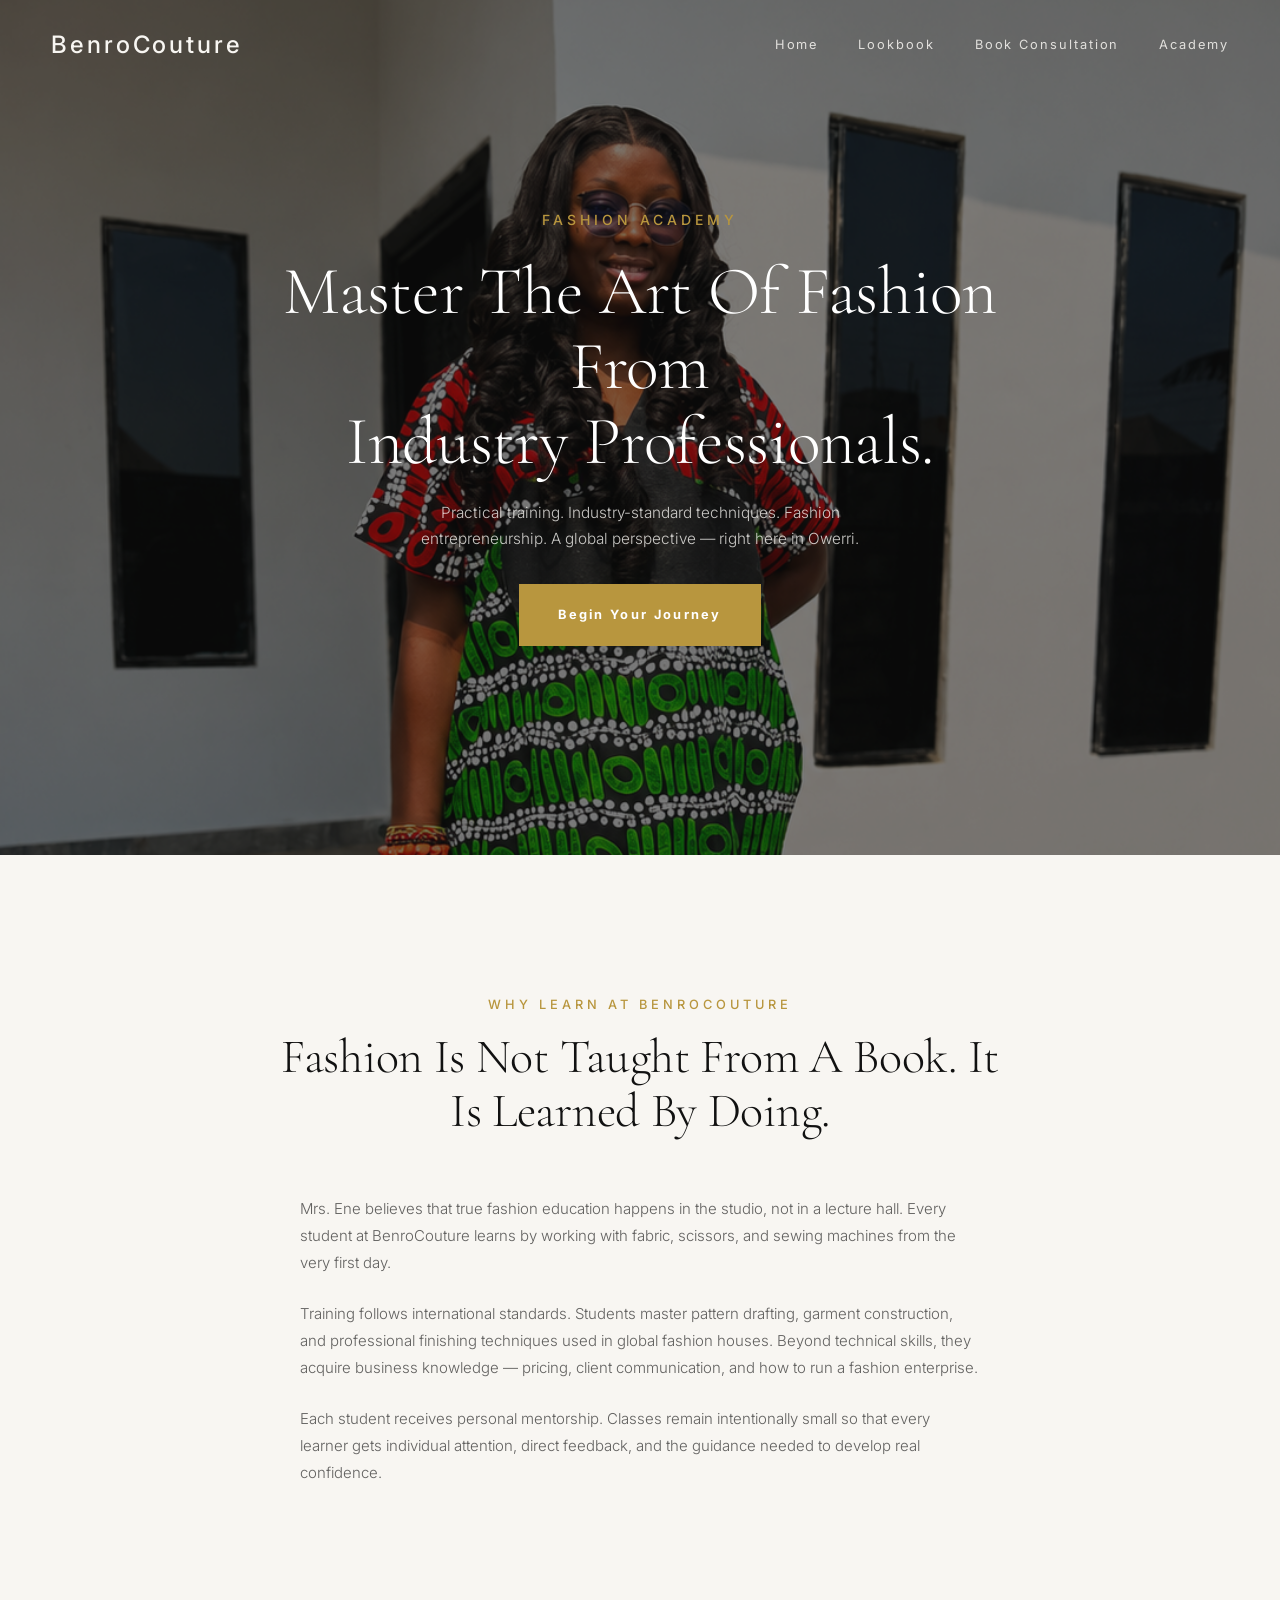
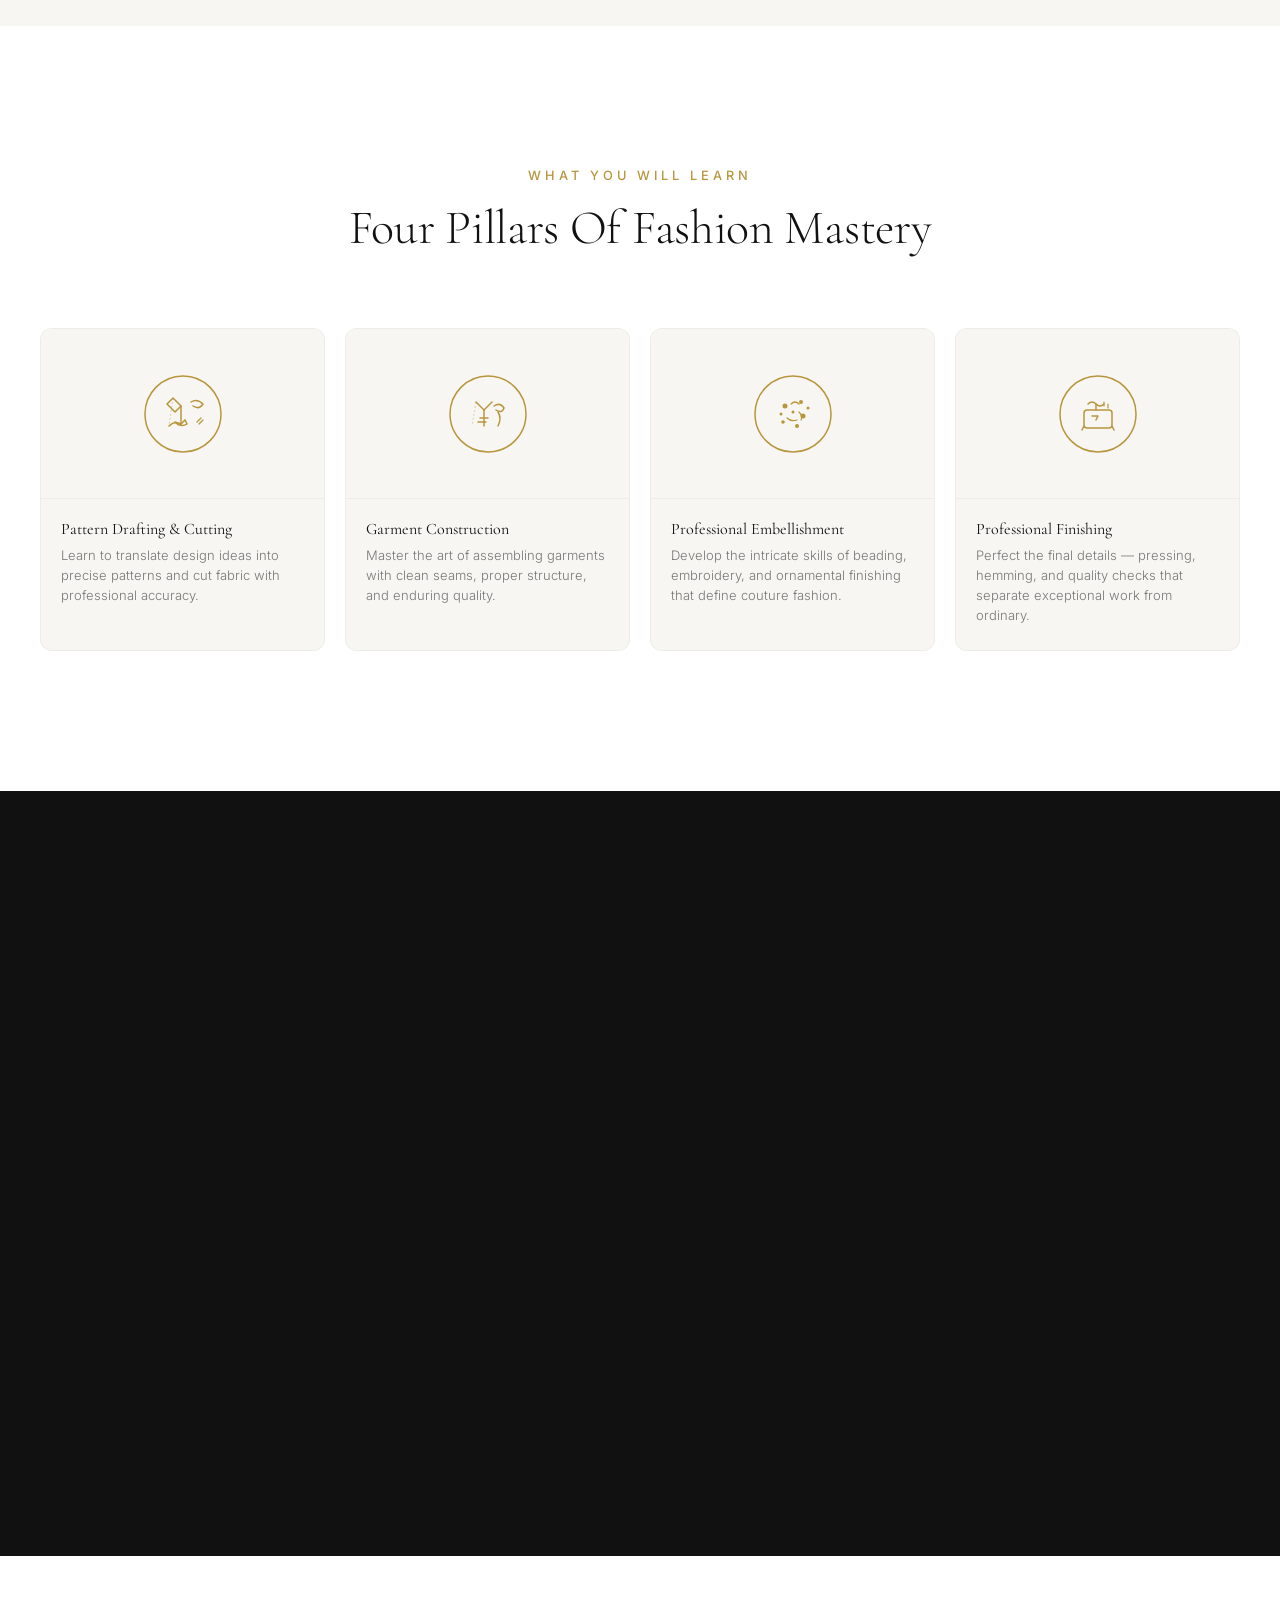
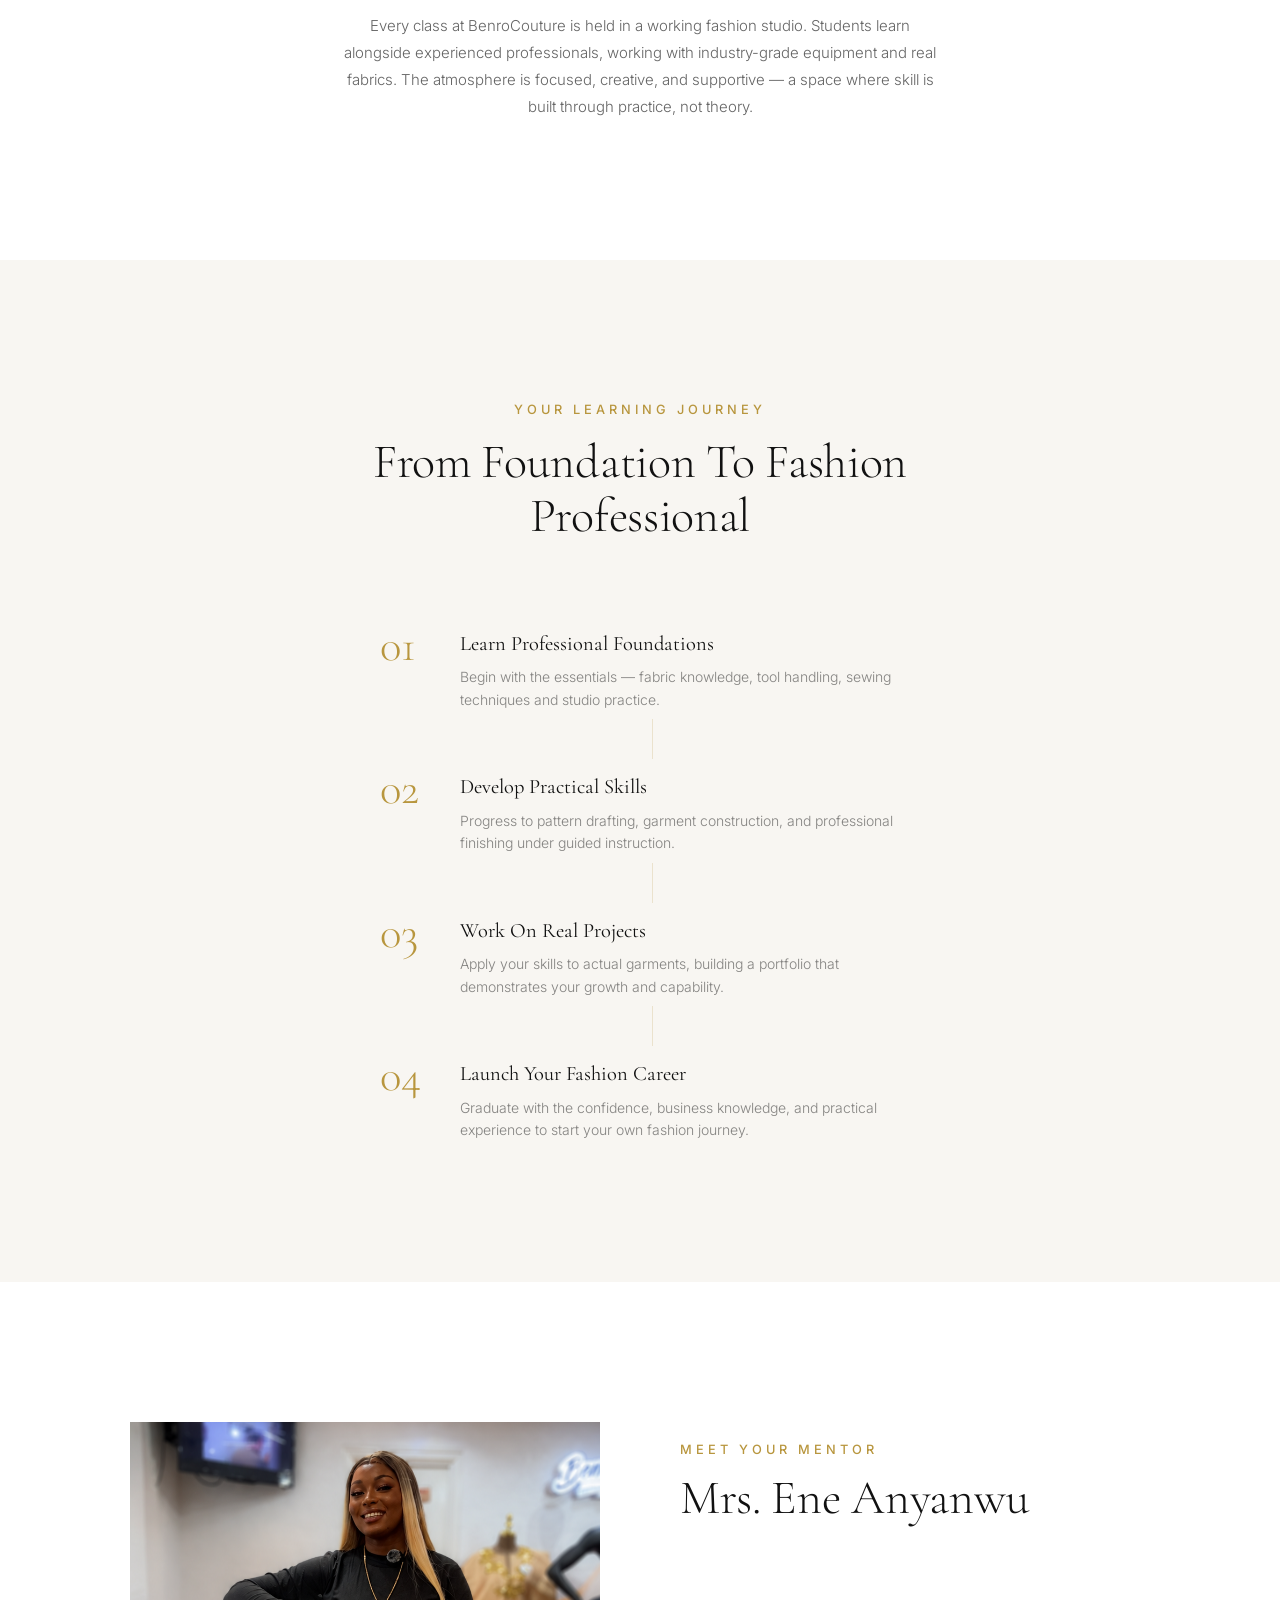
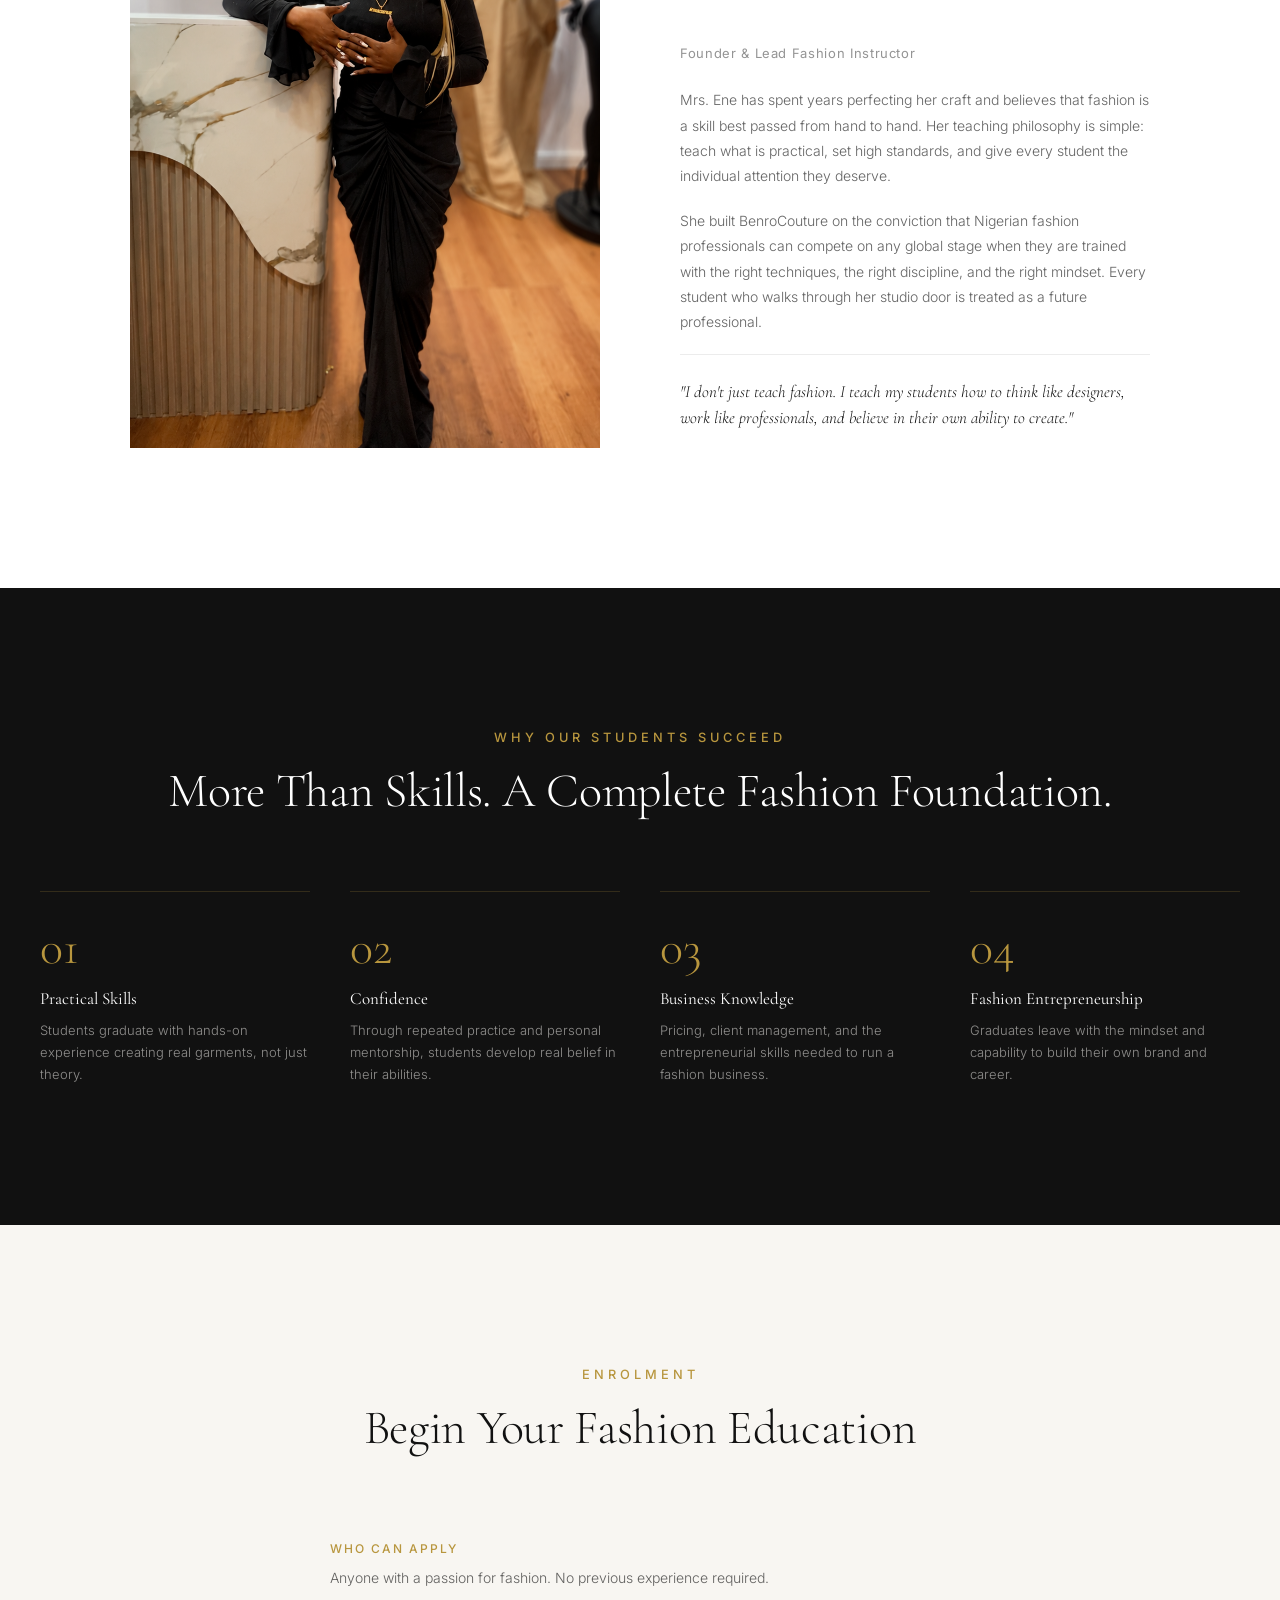
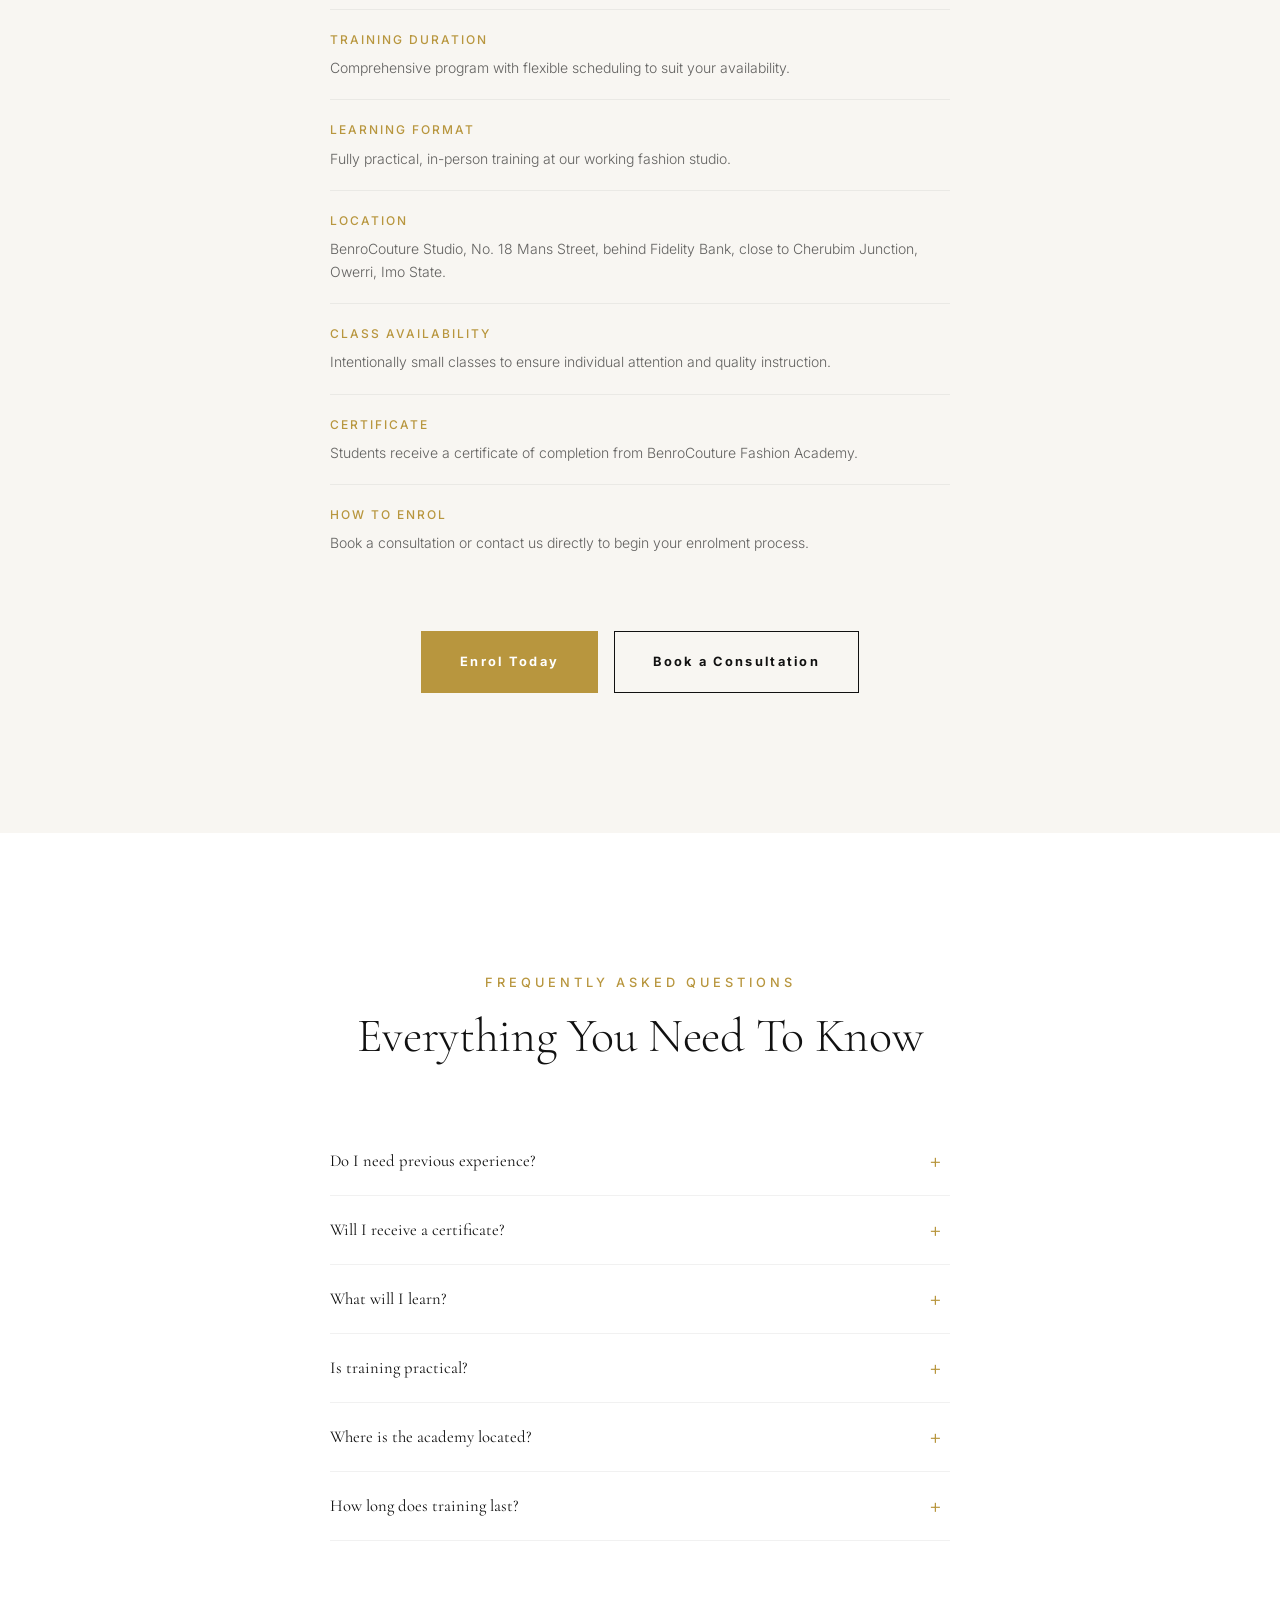
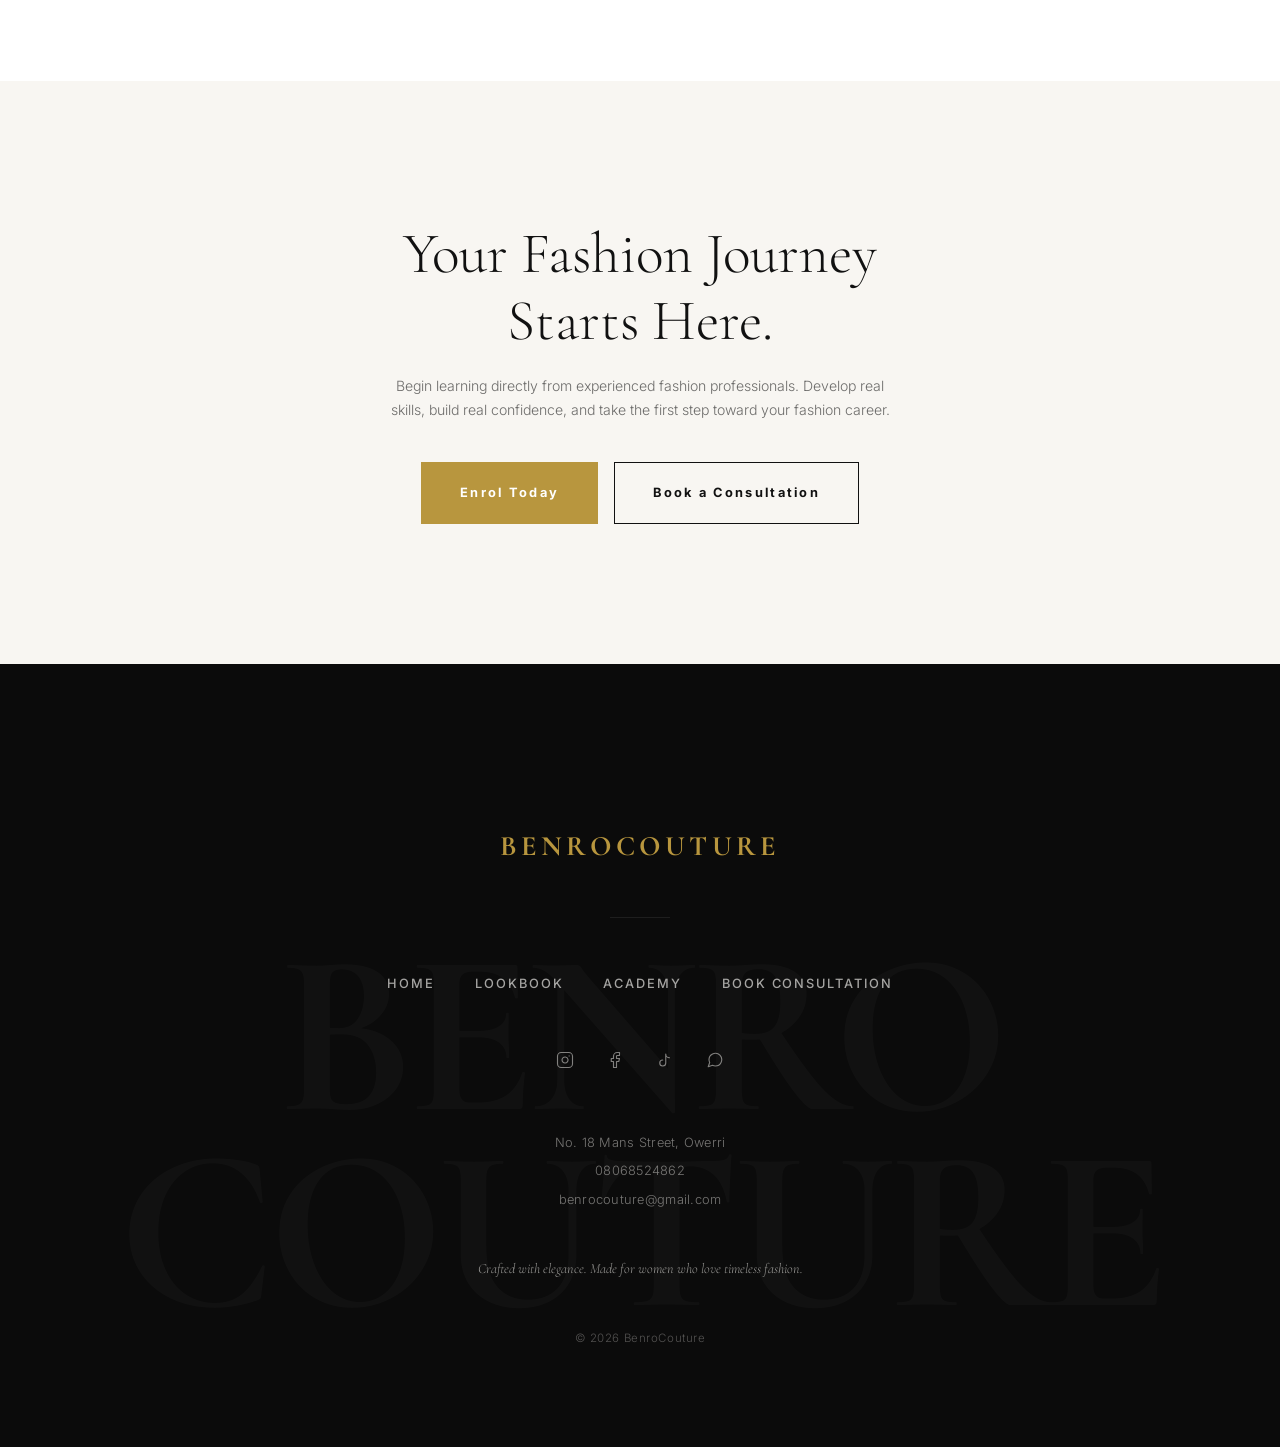
==== commit 17678e47: "Remove secondary hero button from academy page" ====
--- a/academy.html
+++ b/academy.html
@@ -55,7 +55,7 @@
     <header class="site-header" id="site-header">
         <div class="header-container">
             <a href="index.html" class="brand-logo">BenroCouture</a>
-            <nav class="nav-links" id="desktop-nav">
+            <nav class="nav-links" id="desktop-nav" aria-label="Main navigation">
                 <a href="index.html" class="nav-item">Home</a>
                 <a href="lookbook.html" class="nav-item">Lookbook</a>
                 <a href="consultation.html" class="nav-item">Book Consultation</a>
@@ -71,7 +71,7 @@
 
     <!-- Mobile Navigation Overlay -->
     <div class="mobile-menu-overlay" id="mobile-menu-overlay">
-        <nav class="mobile-nav-links">
+        <nav class="mobile-nav-links" aria-label="Mobile navigation">
             <a href="index.html" class="mobile-nav-item">Home</a>
             <a href="lookbook.html" class="mobile-nav-item">Lookbook</a>
             <a href="consultation.html" class="mobile-nav-item">Book Consultation</a>
@@ -93,7 +93,6 @@
             <p class="ac-hero-copy fade-in-up delay-2">Practical training. Industry-standard techniques. Fashion entrepreneurship. A global perspective — right here in Owerri.</p>
             <div class="ac-hero-actions fade-in-up delay-3">
                 <a href="#ac-enrolment" class="btn btn-primary">Begin Your Journey</a>
-                <a href="#ac-video" class="btn btn-secondary ac-scroll-link">Watch Academy Experience</a>
             </div>
         </div>
     </section>
@@ -453,7 +452,7 @@
                 <span class="footer-logo-text">BenroCouture</span>
             </div>
             <hr class="footer-divider" data-reveal>
-            <nav class="footer-nav" data-reveal>
+            <nav class="footer-nav" data-reveal aria-label="Footer navigation">
                 <a href="index.html" class="footer-nav-link">Home</a>
                 <a href="lookbook.html" class="footer-nav-link">Lookbook</a>
                 <a href="academy.html" class="footer-nav-link">Academy</a>
--- a/style.min.css
+++ b/style.min.css
@@ -1 +1 @@
-@keyframes fadeInUp{to{opacity:1;transform:translateY(0)}}@keyframes cs-spin{to{transform:rotate(360deg)}}@keyframes cs-error-in{0%{opacity:0;transform:translateY(10px)}to{opacity:1;transform:translateY(0)}}:root{--color-primary:#111111;--color-accent:#B8963E;--color-accent-hover:#C9A84C;--color-surface:#F8F6F2;--color-text-dark:#222222;--color-text-light:#F8F6F2;--color-text-muted:rgba(248, 246, 242, 0.75);--font-headings:'Cormorant Garamond', Georgia, serif;--font-body:'Inter', system-ui, -apple-system, sans-serif;--nav-height:90px;--nav-height-scrolled:75px;--transition-smooth:all 0.6s cubic-bezier(0.16, 1, 0.3, 1);--transition-fast:all 0.3s cubic-bezier(0.16, 1, 0.3, 1)}*{margin:0;padding:0;box-sizing:border-box}html{scroll-behavior:smooth;overflow-x:hidden}@media (max-width:576px){html{font-size:17px}}.skip-link,body{font-family:var(--font-body)}body{background-color:var(--color-surface);color:var(--color-text-dark);font-size:16px;line-height:1.6;-webkit-font-smoothing:antialiased;-moz-osx-font-smoothing:grayscale;padding-bottom:env(safe-area-inset-bottom,0)}a{color:inherit;text-decoration:none;transition:var(--transition-fast)}button{background:0 0;border:0;cursor:pointer;font-family:inherit;outline:0}.skip-link{position:absolute;top:-100%;left:50%;transform:translateX(-50%);z-index:10000;padding:12px 24px;background:var(--color-accent);color:#fff;font-size:14px;font-weight:500;border-radius:0 0 8px 8px;transition:top .2s ease}.skip-link:focus{top:0;outline:2px solid var(--color-accent);outline-offset:2px}.sr-only{position:absolute;width:1px;height:1px;padding:0;margin:-1px;overflow:hidden;clip:rect(0,0,0,0);white-space:nowrap;border:0}.header-container,.site-header{width:100%;display:flex;align-items:center}.site-header{position:fixed;top:0;left:0;height:var(--nav-height);background-color:transparent;z-index:1000;transition:var(--transition-smooth);padding-top:env(safe-area-inset-top,0)}.site-header.scrolled{height:var(--nav-height-scrolled);background-color:var(--color-primary);border-bottom:1px solid rgba(248,246,242,.05)}.header-container{max-width:1400px;margin:0 auto;padding:0 4%;justify-content:space-between}.brand-logo{font-family:var(--font-body);font-size:clamp(1.2rem,2vw,1.5rem);font-weight:500;letter-spacing:.12em;color:var(--color-text-light)}.nav-links{display:flex;align-items:center;gap:40px}.nav-item{font-family:var(--font-body);font-size:.8rem;font-weight:400;letter-spacing:.15em;color:var(--color-text-light);opacity:.85;position:relative;padding:8px 0}.nav-item.active,.nav-item:hover{color:var(--color-accent);opacity:1}.mobile-toggle{display:none;flex-direction:column;justify-content:space-between;width:24px;height:16px;z-index:1001}.hamburger-line{width:100%;height:1.5px;background-color:var(--color-text-light);transition:var(--transition-fast);transform-origin:center}.mobile-toggle.active .hamburger-line:nth-child(1){transform:translateY(7px) rotate(45deg)}.mobile-toggle.active .hamburger-line:nth-child(2){opacity:0}.mobile-toggle.active .hamburger-line:nth-child(3){transform:translateY(-7.5px) rotate(-45deg)}.mobile-menu-overlay{position:fixed;top:0;left:0;width:100%;height:100vh;background-color:var(--color-primary);z-index:999;display:flex;align-items:center;justify-content:center;opacity:0;visibility:hidden;transition:var(--transition-smooth);padding-top:env(safe-area-inset-top,0);padding-bottom:env(safe-area-inset-bottom,0)}.mobile-menu-overlay.active{opacity:1;visibility:visible}.mobile-nav-links{display:flex;flex-direction:column;align-items:center;gap:32px}.mobile-nav-item{font-family:var(--font-headings);font-size:2.2rem;font-weight:300;letter-spacing:.08em;color:var(--color-text-light);opacity:.8}.mobile-nav-item.active,.mobile-nav-item:hover{color:var(--color-accent);opacity:1}.hero-section{position:relative;width:100%;height:100vh;overflow:hidden}.hero-video-wrapper{position:absolute;top:0;left:0;width:100%;height:100%;z-index:-2}.hero-video{width:100%;height:100%;object-fit:cover;object-position:center 30%}.hero-overlay{position:absolute;top:0;left:0;width:100%;height:100%;background-color:rgba(17,17,17,.65);z-index:-1}.hero-content-container{position:absolute;top:calc(50% + 45px);left:0;right:0;transform:translateY(-50%);width:100%;max-width:1400px;margin:0 auto;padding:0 10%}.hero-content{max-width:640px;text-align:left}.hero-title{font-family:var(--font-headings);font-size:clamp(2.25rem,5vw,4.4rem);font-weight:300;line-height:1.15;color:var(--color-text-light);margin-bottom:24px;letter-spacing:.01em}.footer-social-link svg,.hero-title br{display:block}.hero-subtitle{font-family:var(--font-body);font-size:clamp(.85rem,1.4vw,1rem);font-weight:400;line-height:1.65;color:rgba(248,246,242,.55);margin-bottom:40px;max-width:520px}.hero-actions{display:flex;gap:20px;flex-wrap:wrap}.btn{display:inline-block;padding:20px 38px;font-family:var(--font-body);font-size:.8rem;font-weight:700;letter-spacing:.18em;border-radius:0;border-width:1.2px;border-style:solid;transition:var(--transition-fast)}.btn-primary{background-color:var(--color-accent);color:#fff;border-color:var(--color-accent)}.btn-primary:hover{background-color:var(--color-accent-hover);color:#fff;border-color:var(--color-accent-hover)}.btn-secondary{background-color:transparent;color:rgba(248,246,242,.75);border-color:rgba(248,246,242,.5)}.btn-secondary:hover{background-color:rgba(248,246,242,.08);border-color:var(--color-text-light);color:var(--color-text-light)}.about-section{background-color:#fff;padding:140px 0}.about-container{max-width:1400px;margin:0 auto;padding:0 4%;display:grid;grid-template-columns:1fr 1fr;gap:80px;align-items:center}.about-image-wrapper{width:100%;overflow:hidden;aspect-ratio:3/4}.about-image{width:100%;height:100%;object-fit:cover;display:block}.about-content{max-width:520px}.about-eyebrow,.about-text p{font-family:var(--font-body);margin-bottom:20px}.about-eyebrow{display:block;font-size:.7rem;font-weight:500;letter-spacing:.3em;text-transform:uppercase;color:var(--color-accent)}.about-heading{font-family:var(--font-headings);font-size:clamp(2rem,4vw,3.6rem);font-weight:300;line-height:1.15;color:var(--color-primary);margin-bottom:32px;letter-spacing:.01em}.about-text p{font-size:.95rem;font-weight:300;line-height:1.75;color:#555}.about-text p:last-child{margin-bottom:0}.about-quote{font-family:var(--font-headings);font-size:clamp(1.3rem,2.2vw,1.8rem);font-weight:300;line-height:1.4;color:var(--color-primary);margin:48px 0;padding:32px 0;border-top:1px solid rgba(17,17,17,.08);border-bottom:1px solid rgba(17,17,17,.08);font-style:normal}.about-cta{margin-top:40px}.about-image-wrapper,.about-section .about-cta,.about-section .about-eyebrow,.about-section .about-heading,.about-section .about-quote,.about-section .about-text{opacity:0;transform:translateY(40px)}.why-section{background-color:var(--color-primary);padding:160px 0}.why-container{max-width:1400px;margin:0 auto;padding:0 4%}.why-eyebrow{display:block;font-family:var(--font-body);font-size:.72rem;font-weight:500;letter-spacing:.3em;text-transform:uppercase;color:var(--color-accent);margin-bottom:20px;text-align:center}.why-heading,.why-subtitle{font-weight:300;text-align:center}.why-heading{font-family:var(--font-headings);font-size:clamp(2.4rem,4.5vw,3.8rem);line-height:1.15;color:var(--color-text-light);margin-bottom:24px;letter-spacing:.01em}.why-subtitle{font-family:var(--font-body);font-size:.95rem;line-height:1.7;color:rgba(248,246,242,.6);max-width:520px;margin:0 auto 80px}.why-grid{display:grid;grid-template-columns:1fr 1fr;gap:80px 60px}.why-card{padding-top:36px;border-top:1px solid rgba(184,150,62,.25)}.why-card-title,.why-number{font-family:var(--font-headings)}.why-number{display:block;font-size:4rem;font-weight:300;color:var(--color-accent);line-height:1;margin-bottom:16px}.why-card-title{font-size:1.5rem;font-weight:400;color:var(--color-text-light);line-height:1.25;margin-bottom:14px;letter-spacing:.02em}.why-card-text{font-family:var(--font-body);font-size:.9rem;font-weight:300;line-height:1.7;color:rgba(248,246,242,.55);max-width:400px}.btn-why,.btn-why:hover{border-color:var(--color-accent)}.btn-why{display:block;width:fit-content;margin:100px auto 0;background-color:transparent;color:var(--color-accent)}.btn-why:hover{background-color:var(--color-accent);color:#fff}.why-section .btn-why,.why-section .why-card,.why-section .why-eyebrow,.why-section .why-heading,.why-section .why-subtitle{opacity:0;transform:translateY(40px)}@media (max-width:991px){.site-header{--nav-height:80px;--nav-height-scrolled:70px}.nav-links{display:none}.mobile-toggle{display:flex}.hero-content-container{padding:0 4%}.hero-content{max-width:100%}}@media (max-width:576px){.hero-title br{display:none}.hero-title{margin-bottom:28px}.hero-subtitle{margin-bottom:40px}.hero-actions{flex-direction:column;width:100%;gap:14px;margin-top:0}.btn{width:100%;text-align:center;padding:20px 16px;border-radius:6px}}.featured-section{background-color:var(--color-surface);padding:140px 0 120px}.featured-container{max-width:1400px;margin:0 auto;padding:0 4%}.section-header{text-align:center;margin-bottom:72px}.section-label{display:block;font-family:var(--font-body);font-size:.72rem;font-weight:500;letter-spacing:.25em;text-transform:uppercase;color:var(--color-accent);margin-bottom:16px}.section-title{font-family:var(--font-headings);font-size:clamp(2.4rem,4.5vw,3.8rem);font-weight:300;line-height:1.1;color:var(--color-primary);margin-bottom:20px;letter-spacing:.01em}.section-subtitle{font-family:var(--font-body);font-size:.95rem;font-weight:300;line-height:1.7;color:#888;max-width:480px;margin:0 auto}.featured-grid{display:grid;grid-template-columns:1.1fr .9fr;gap:16px;align-items:stretch}.featured-column{display:grid;grid-template-rows:1fr 1fr;gap:16px}@media (min-width:577px){#creation-03{order:1}}.creation-card{position:relative;overflow:hidden;background-color:#1a1a1a}.creation-card--large{min-height:680px}.creation-card--tall{min-height:330px}.card-image-wrapper{position:relative;width:100%;height:100%}.card-image{width:100%;height:100%;object-fit:cover;object-position:top center;display:block;transition:transform .9s cubic-bezier(.16,1,.3,1)}.creation-card:hover .card-image{transform:scale(1.04)}.card-overlay{position:absolute;inset:0;background:linear-gradient(to top,rgba(17,17,17,.6)0,rgba(17,17,17,.4) 25%,transparent 45%);display:flex;align-items:flex-end;padding:36px;opacity:0;transition:opacity .5s cubic-bezier(.16,1,.3,1)}.creation-card:hover .card-overlay{opacity:1}.card-content{transform:translateY(12px);transition:transform .5s cubic-bezier(.16,1,.3,1)}.creation-card:hover .card-content{transform:translateY(0)}.card-index{display:block;font-family:var(--font-body);font-size:.68rem;font-weight:400;letter-spacing:.25em;text-transform:uppercase;color:var(--color-accent);margin-bottom:8px}.card-desc,.card-title{font-weight:300;letter-spacing:.02em}.card-title{font-family:var(--font-headings);font-size:clamp(1.4rem,2.2vw,2rem);line-height:1.2;color:var(--color-text-light);margin-bottom:8px}.card-desc{font-family:var(--font-body);font-size:.8rem;line-height:1.6;color:rgba(248,246,242,.72)}.featured-cta{margin-top:64px;text-align:center}.btn-outline{background-color:transparent;color:var(--color-primary);border-color:var(--color-primary)}.btn-outline:hover{background-color:rgba(17,17,17,.12);color:#000;border-color:#000}@media (max-width:991px){.featured-section{padding:100px 0 90px}.featured-grid{grid-template-columns:1fr}.creation-card--large{min-height:520px}.featured-column{grid-template-columns:1fr 1fr;grid-template-rows:auto}.creation-card--tall{min-height:380px}}@media (max-width:576px){.featured-section{padding:80px 0 70px}.section-header{margin-bottom:48px}.featured-grid{grid-template-columns:1fr}.featured-column{display:contents}#creation-03{order:-1}#creation-01{order:0}#creation-02{order:1}.creation-card--large{min-height:440px}.creation-card--tall{min-height:360px}.card-index{font-size:0}.card-index::before{font-size:.68rem;content:attr(data-mobile-number)}.card-overlay{opacity:1;background:linear-gradient(to top,rgba(17,17,17,.55)0,rgba(17,17,17,.3) 20%,transparent 40%)}.card-content{transform:translateY(0)}.featured-cta{margin-top:44px}.btn-outline{width:100%;text-align:center;font-weight:400}}@media (max-width:991px){.about-section{padding:100px 0}.about-container{gap:60px}.about-content{max-width:100%}}@media (max-width:576px){.about-section{padding:80px 0 90px}.about-container{grid-template-columns:1fr;gap:40px}.about-image-wrapper{order:0}.about-content{order:1}.about-eyebrow,.about-heading{text-align:center}.about-heading{margin-bottom:24px}.about-text p{font-size:.9rem;line-height:1.7}.about-quote{margin:36px 0;padding:24px 0;font-size:1.3rem;text-align:center}.about-cta{margin-top:32px;text-align:center}.about-section .btn-outline{width:100%;text-align:center}}@media (max-width:991px){.why-section{padding:120px 0}.why-grid{gap:60px 40px}.why-heading{max-width:100%}}@media (max-width:576px){.why-section{padding:80px 0 90px}.why-heading{font-size:clamp(1.8rem,7vw,2.4rem)}.why-subtitle{margin-bottom:60px;max-width:100%}.why-grid{grid-template-columns:1fr;gap:48px}.why-card{padding-top:28px}.why-number{font-size:3.2rem}.why-card-title{font-size:1.3rem}.why-card-text{max-width:100%}.btn-why{margin-top:72px;width:100%;text-align:center;border-radius:6px}}.academy-section{background-color:var(--color-surface);padding:160px 0}.academy-container{max-width:1400px;margin:0 auto;padding:0 4%;text-align:center}.academy-eyebrow{display:block;font-family:var(--font-body);font-size:.72rem;font-weight:500;letter-spacing:.3em;text-transform:uppercase;color:var(--color-accent);margin-bottom:24px}.academy-heading{font-family:var(--font-headings);font-size:clamp(2.4rem,5vw,4.2rem);font-weight:300;line-height:1.2;color:var(--color-primary);margin-bottom:28px;letter-spacing:.02em}.academy-copy{font-family:var(--font-body);font-size:clamp(.9rem,1.3vw,1.05rem);font-weight:300;line-height:1.75;color:#666;max-width:620px;margin:0 auto 72px}.academy-video-wrapper{width:100%;max-width:1100px;margin:0 auto 80px;background-color:#e8e4de;aspect-ratio:16/9}.academy-video{width:100%;height:100%;object-fit:cover;display:block}.academy-highlights{display:grid;grid-template-columns:1fr 1fr;gap:64px 80px;max-width:960px;margin:0 auto 100px;text-align:left}.academy-highlight{padding-top:32px;border-top:1px solid rgba(184,150,62,.2)}.highlight-number{display:block;font-family:var(--font-headings);font-size:3rem;font-weight:300;color:var(--color-accent);line-height:1;margin-bottom:14px}.highlight-title{font-family:var(--font-headings);font-size:1.25rem;font-weight:500;color:#2a2a2a;line-height:1.25;margin-bottom:10px;letter-spacing:.02em}.highlight-text{font-family:var(--font-body);font-size:.9rem;font-weight:300;line-height:1.7;color:#777;max-width:380px}.academy-feature-strip{display:flex;justify-content:center;align-items:baseline;gap:48px;flex-wrap:wrap;margin-bottom:80px}.feature-word{font-family:var(--font-headings);font-size:clamp(2.4rem,5vw,4rem);font-weight:300;color:var(--color-primary);line-height:1.2;letter-spacing:.04em}.academy-actions{display:flex;justify-content:center;align-items:center;gap:24px;flex-wrap:wrap}.academy-section [data-reveal]{opacity:0;transform:translateY(40px)}@media (max-width:991px){.academy-section{padding:120px 0}.academy-copy{margin-bottom:56px}.academy-video-wrapper{margin-bottom:64px}.academy-highlights{gap:48px 56px;margin-bottom:80px}.academy-feature-strip{gap:36px;margin-bottom:64px}.feature-word{font-size:clamp(2rem,4vw,2.8rem)}}@media (max-width:576px){.academy-section{padding:80px 0}.academy-eyebrow,.academy-heading{margin-bottom:20px}.academy-copy{font-size:.9rem;margin-bottom:44px}.academy-video-wrapper{margin-bottom:52px;aspect-ratio:4/3}.academy-highlights{grid-template-columns:1fr;gap:40px;margin-bottom:64px}.highlight-number{font-size:2.5rem}.highlight-text{max-width:100%}.academy-feature-strip{gap:24px;margin-bottom:56px}.feature-word{font-size:clamp(1.8rem,7vw,2.2rem)}.academy-actions{flex-direction:column;width:100%;gap:16px}.academy-actions .btn{width:100%;text-align:center}}.clients-section{background-color:#fff;padding:160px 0}.clients-container{max-width:1400px;margin:0 auto;padding:0 4%;text-align:center}.clients-eyebrow{display:block;font-family:var(--font-body);font-size:.72rem;font-weight:500;letter-spacing:.3em;text-transform:uppercase;color:var(--color-accent);margin-bottom:24px}.clients-heading{font-family:var(--font-headings);font-size:clamp(2.6rem,5vw,4.4rem);font-weight:300;line-height:1.1;color:var(--color-primary);margin-bottom:28px;letter-spacing:.02em}.clients-copy{font-family:var(--font-body);font-size:clamp(.9rem,1.3vw,1.05rem);font-weight:300;line-height:1.75;color:#777;max-width:600px;margin:0 auto 72px}.client-image-wrapper{position:relative;overflow:hidden;cursor:pointer}.client-image{width:100%;height:100%;object-fit:cover;display:block;transition:transform .8s cubic-bezier(.16,1,.3,1)}.client-image-wrapper:hover .client-image{transform:scale(1.03)}.client-overlay{position:absolute;inset:0;background-color:transparent;display:flex;align-items:flex-end;padding:24px;transition:background-color .5s cubic-bezier(.16,1,.3,1)}.client-image-wrapper:hover .client-overlay{background-color:rgba(17,17,17,.4)}.client-label{font-family:var(--font-body);font-size:.7rem;font-weight:400;letter-spacing:.25em;text-transform:uppercase;color:#fff;opacity:0;transform:translateY(8px);transition:opacity .4s cubic-bezier(.16,1,.3,1),transform .4s cubic-bezier(.16,1,.3,1)}.client-image-wrapper:hover .client-label{opacity:1;transform:translateY(0)}.clients-hero{margin-bottom:20px}.client-image-wrapper--hero{width:100%;aspect-ratio:3/4;max-height:700px}.client-image-wrapper--hero .client-image{object-position:center top}.clients-row--two{display:grid;grid-template-columns:1fr 1fr;gap:20px;margin-bottom:20px}.clients-row--two .client-image-wrapper{height:750px}.clients-row--two .client-image-wrapper .client-image{object-position:center 30%}.clients-row--last{margin-bottom:80px}.clients-video-wrapper{width:100%;height:130vh;margin-bottom:20px;background-color:#e8e4de}.clients-video{width:100%;height:100%;object-fit:cover;display:block}.clients-cta{text-align:center}.clients-section [data-reveal]{opacity:0;transform:translateY(40px)}@media (max-width:991px){.clients-section{padding:120px 0}.clients-copy{margin-bottom:56px}.client-image-wrapper--hero{aspect-ratio:4/3;max-height:500px}.clients-row--two{gap:16px}.clients-video-wrapper{margin-bottom:16px}}@media (max-width:576px){.clients-section{padding:80px 0}.clients-eyebrow,.clients-heading{margin-bottom:20px}.clients-copy{font-size:.9rem;margin-bottom:44px}.clients-hero{margin-bottom:12px}.client-image-wrapper--hero{aspect-ratio:3/4;max-height:none}.clients-row--two{grid-template-columns:1fr;gap:12px;margin-bottom:12px}.clients-row--two .client-image-wrapper{height:auto;aspect-ratio:3/4}.clients-row--two .client-image-wrapper .client-image{object-position:center top}.clients-row--last{margin-bottom:56px}.clients-video-wrapper{height:500px;margin-bottom:12px}.clients-cta .btn{width:100%;text-align:center}}.final-cta-section{position:relative;width:100%;height:100vh;min-height:500px;overflow:hidden;display:flex;align-items:center;justify-content:center}.final-cta-video-wrapper{position:absolute;top:0;left:0;width:100%;height:100%}.final-cta-video{width:100%;height:100%;object-fit:cover;display:block}.final-cta-overlay{position:absolute;top:0;left:0;width:100%;height:100%;background-color:rgba(17,17,17,.75)}.final-cta-content{position:relative;z-index:1;text-align:center;max-width:800px;padding:0 4%}.final-cta-eyebrow{display:block;font-family:var(--font-body);font-size:.7rem;font-weight:500;letter-spacing:.35em;text-transform:uppercase;color:var(--color-accent);margin-bottom:28px}.final-cta-heading{font-family:var(--font-headings);font-size:clamp(2.4rem,5vw,4.2rem);font-weight:300;line-height:1.15;color:var(--color-text-light);margin-bottom:24px;letter-spacing:.02em}.final-cta-copy{font-family:var(--font-body);font-size:clamp(.9rem,1.3vw,1.05rem);font-weight:300;line-height:1.7;color:rgba(248,246,242,.65);max-width:580px;margin:0 auto 48px}.final-cta-actions,.final-cta-contact{display:flex;justify-content:center;align-items:center;flex-wrap:wrap}.final-cta-actions{gap:20px;margin-bottom:56px}.final-cta-contact{gap:12px}.final-contact-item{font-family:var(--font-body);font-size:.78rem;font-weight:300;color:rgba(248,246,242,.5);letter-spacing:.05em}.final-contact-separator{font-family:var(--font-body);font-size:.78rem;color:rgba(248,246,242,.2)}.final-cta-section [data-reveal]{opacity:0;transform:translateY(40px)}@media (min-width:992px){.final-cta-section{padding:10vh 0}}@media (max-width:991px){.final-cta-section{min-height:460px}.final-cta-heading{font-size:clamp(2rem,4.5vw,3.2rem)}.final-cta-copy{margin-bottom:40px}.final-cta-actions{margin-bottom:48px}}@media (max-width:576px){.final-cta-section{min-height:520px}.final-cta-eyebrow{margin-bottom:24px}.final-cta-heading{font-size:clamp(1.8rem,7vw,2.4rem);margin-bottom:20px}.final-cta-copy{font-size:.9rem;margin-bottom:36px}.final-cta-actions{flex-direction:column;width:100%;gap:14px;margin-bottom:40px}.final-cta-section .btn{width:100%;text-align:center}.final-cta-contact{flex-direction:column;gap:8px}.final-contact-separator{display:none}.final-contact-item{font-size:.75rem}}.site-footer{position:relative;background-color:#0b0b0b;padding:160px 4% calc(100px + env(safe-area-inset-bottom,0));overflow:hidden;text-align:center}.footer-bg-text{position:absolute;top:60%;left:50%;transform:translate(-50%,-50%);display:flex;flex-direction:column;align-items:center;line-height:.85;pointer-events:none;z-index:0;opacity:.025;transition:opacity 1.2s cubic-bezier(.16,1,.3,1)}.site-footer:hover .footer-bg-text{opacity:.05}.footer-bg-text span{font-family:"Cormorant Garamond",Georgia,serif;font-weight:700;font-size:clamp(130px,18vw,270px);letter-spacing:-.03em;color:#fff;user-select:none}.footer-content{position:relative;z-index:1;max-width:700px;margin:0 auto}.footer-logo{margin-bottom:48px}.footer-logo-text{font-family:"Cormorant Garamond",Georgia,serif;font-size:clamp(1.5rem,2.2vw,1.9rem);font-weight:700;color:var(--color-accent);letter-spacing:.15em;text-transform:uppercase}.footer-divider{border:0;height:1px;background-color:rgba(255,255,255,.08);margin:0 auto 56px;max-width:60px}.footer-nav{display:flex;justify-content:center;gap:40px;margin-bottom:56px;flex-wrap:wrap}.footer-nav-link{font-family:var(--font-body);font-size:.8rem;font-weight:500;letter-spacing:.15em;text-transform:uppercase;color:rgba(248,246,242,.65);text-decoration:none;transition:color .25s ease}.footer-nav-link:focus-visible,.footer-nav-link:hover,.footer-social-link:focus-visible,.footer-social-link:hover{color:var(--color-accent);outline:0}.footer-social{display:flex;justify-content:center;gap:32px;margin-bottom:64px}.footer-social-link{color:rgba(248,246,242,.5);transition:color .25s ease;display:flex;align-items:center;justify-content:center}.footer-contact{display:flex;flex-direction:column;gap:8px;margin-bottom:48px}.footer-contact-item,.footer-copyright p{font-family:var(--font-body);font-size:.8rem;font-weight:300;color:rgba(248,246,242,.45);letter-spacing:.02em}.footer-signature{font-family:"Cormorant Garamond",Georgia,serif;font-size:clamp(14px,1.1vw,16px);font-weight:300;font-style:italic;color:rgba(248,246,242,.6);line-height:1.6;max-width:380px;margin:0 auto 48px}.footer-copyright p{font-size:.72rem;color:rgba(248,246,242,.3);letter-spacing:.05em}.site-footer [data-reveal]{opacity:0;transform:translateY(40px)}@media (max-width:991px){.site-footer{padding:120px 6% 80px}.footer-bg-text span{font-size:clamp(110px,18vw,200px)}.footer-nav{gap:32px}.footer-social{gap:28px}}@media (max-width:576px){.site-footer{padding:100px 6% 64px}.footer-bg-text span{font-size:clamp(64px,16vw,120px)}.footer-logo{margin-bottom:36px}.footer-divider,.footer-nav{margin-bottom:40px}.footer-nav{flex-direction:column;gap:20px}.footer-social{gap:24px;margin-bottom:40px}.footer-contact,.footer-signature{margin-bottom:36px}.footer-signature{font-size:14px}}.lookbook-page{--lb-gold:var(--color-accent, #B8963E);--lb-ivory:var(--color-surface, #F8F6F2);--lb-white:#FFFFFF;--lb-dark:var(--color-primary, #111111);--lb-spacing-chapter:180px;--lb-spacing-group:120px;--lb-transition:0.8s cubic-bezier(0.16, 1, 0.3, 1);background:var(--lb-white);scroll-behavior:smooth}.lb-hero{position:relative;height:95vh;min-height:600px;display:flex;align-items:center;justify-content:center;overflow:hidden}.lb-hero-image-wrapper{position:absolute;inset:0;width:100%;height:100%}.lb-hero-image{width:100%;height:100%;object-fit:cover;object-position:center 5%}.lb-hero-overlay{position:absolute;inset:0;background:rgba(17,17,17,.32);z-index:1}.lb-hero-content{position:relative;z-index:2;text-align:center;max-width:780px;padding:0 24px}.lb-hero-eyebrow{display:block;font-family:var(--font-body);font-size:clamp(11px,1.2vw,14px);font-weight:500;letter-spacing:4px;text-transform:uppercase;color:var(--lb-gold);margin-bottom:24px}.lb-hero-heading{font-family:var(--font-headings);font-size:clamp(36px,6vw,72px);font-weight:300;line-height:1.1;color:var(--lb-white);margin-bottom:20px;letter-spacing:-.5px}.lb-hero-copy{font-family:var(--font-body);font-size:clamp(14px,1.2vw,17px);font-weight:300;color:rgba(248,246,242,.8);line-height:1.7;max-width:560px;margin:0 auto 32px}.lb-hero-actions{display:flex;justify-content:center;gap:16px;flex-wrap:wrap}.fade-in-up{opacity:0;transform:translateY(30px);animation:fadeInUp .9s cubic-bezier(.16,1,.3,1) forwards}.delay-1{animation-delay:.2s}.delay-2{animation-delay:.4s}.delay-3{animation-delay:.6s}.lb-chapter{padding:var(--lb-spacing-chapter)0;background:var(--lb-ivory)}.lb-chapter--light{background:var(--lb-white)}.lb-chapter-container{max-width:1280px;margin:0 auto;padding:0 40px}.lb-chapter-header{max-width:700px;margin-left:auto;margin-right:auto;text-align:center}.lb-chapter-container>*+*{margin-top:calc(var(--lb-spacing-group)/4)}.lb-chapter-number{display:block;font-family:var(--font-body);font-size:clamp(12px,1vw,14px);font-weight:500;letter-spacing:5px;text-transform:uppercase;color:var(--lb-gold);margin-bottom:16px}.lb-chapter-title{font-family:var(--font-headings);font-size:clamp(32px,4.5vw,56px);font-weight:300;line-height:1.15;color:var(--lb-dark);letter-spacing:-.3px}.lb-image-wrapper{position:relative;overflow:hidden;background:#eee}.lb-image{width:100%;height:100%;object-fit:cover;display:block;transition:transform 1.2s cubic-bezier(.16,1,.3,1)}.lb-image-wrapper:hover .lb-image{transform:scale(1.03)}.lb-image-wrapper--full,.lb-image-wrapper--hero-client{width:100%;aspect-ratio:3/4}.lb-image-wide .lb-image-wrapper{width:100%;aspect-ratio:3/2}.lb-image-wide .lb-image-wrapper--evening{aspect-ratio:auto;height:auto}.lb-image-wrapper--evening .lb-image{height:auto;object-fit:fill}.lb-image-wide .lb-image-wrapper--craft,.lb-image-wrapper--craft-single{aspect-ratio:auto;height:auto}.lb-image-wrapper--craft .lb-image,.lb-image-wrapper--craft-single .lb-image{height:auto;object-fit:fill}.lb-paired-row{display:grid;grid-template-columns:1fr 1fr;gap:calc(var(--lb-spacing-group)/4)}.lb-image-wrapper--client-pair{aspect-ratio:9/16;align-self:start}.lb-image-wrapper--client-pair .lb-image,.lb-image-wrapper--craft-detail .lb-image{height:100%;width:100%;object-fit:cover}.lb-image-wrapper--detail{aspect-ratio:4/3}.lb-image-wrapper--craft-detail{aspect-ratio:9/16;align-self:start}.lb-client-overlay{position:absolute;inset:0;display:flex;align-items:flex-end;padding:32px;background:linear-gradient(to top,rgba(17,17,17,.5)0,transparent 50%);opacity:0;transition:opacity .6s cubic-bezier(.16,1,.3,1);pointer-events:none}.lb-image-wrapper:hover .lb-client-overlay{opacity:1}.lb-client-label{font-family:var(--font-body);font-size:clamp(13px,1vw,16px);font-weight:500;letter-spacing:2px;text-transform:uppercase;color:var(--lb-white)}.lb-video-block--large .lb-video-wrapper{aspect-ratio:16/9}.lb-video-block--large .lb-video-wrapper--motion{aspect-ratio:auto}.lb-video-wrapper--motion .lb-video{object-fit:fill}.lb-video-wrapper{width:100%;aspect-ratio:3/4;background:#111;overflow:hidden}.lb-video-wrapper--rounded{border-radius:12px}.lb-video{width:100%;height:100%;object-fit:cover;display:block}.lb-statement{padding:120px 0;background:var(--lb-white);text-align:center}.lb-statement-container{max-width:800px;margin:0 auto;padding:0 40px}.lb-statement-text{font-family:var(--font-headings);font-size:clamp(28px,3.8vw,52px);font-weight:300;font-style:italic;line-height:1.3;color:var(--lb-dark);letter-spacing:-.2px}.lb-motion-statement{text-align:center}.lb-motion-text{font-family:var(--font-headings);font-size:clamp(32px,5vw,70px);font-weight:300;line-height:1.1;color:var(--lb-dark);letter-spacing:-.5px}[data-reveal]{opacity:0;transform:translateY(40px);transition:opacity var(--lb-transition),transform var(--lb-transition)}[data-reveal].revealed{opacity:1;transform:translateY(0)}.lb-cta-section{padding:120px 0;background:var(--lb-white);text-align:center}.lb-cta-container{max-width:700px;margin:0 auto;padding:0 40px}.lb-cta-heading{font-family:var(--font-headings);font-size:clamp(34px,4.5vw,58px);font-weight:300;line-height:1.15;color:var(--lb-dark);margin-bottom:20px}.lb-cta-copy{font-family:var(--font-body);font-size:clamp(14px,1.1vw,16px);font-weight:300;color:rgba(17,17,17,.7);line-height:1.7;margin-bottom:40px}.lb-cta-actions{display:flex;justify-content:center;gap:16px;flex-wrap:wrap}@media (max-width:1024px){.lb-chapter{--lb-spacing-chapter:120px;--lb-spacing-group:80px}.lb-chapter-container{padding:0 28px}.lb-statement{padding:80px 0}.lb-statement-container{padding:0 28px}.lb-cta-section{padding:80px 0}.lb-cta-container{padding:0 28px}}@media (max-width:768px){.lb-chapter{--lb-spacing-chapter:80px;--lb-spacing-group:60px}.lb-chapter-container{padding:0 20px}.lb-paired-row{grid-template-columns:1fr;gap:calc(var(--lb-spacing-group)/4)}.lb-statement{padding:60px 0}.lb-statement-container{padding:0 20px}.lb-cta-section{padding:60px 0}.lb-cta-container{padding:0 20px}.lb-hero{height:85vh;min-height:500px}.lb-client-overlay{opacity:1;padding:20px;background:linear-gradient(to top,rgba(17,17,17,.6)0,transparent 60%)}}@media (max-width:480px){.lb-hero-heading{font-size:30px}.lb-hero-copy{font-size:14px;margin-bottom:24px}.lb-chapter-title{font-size:26px}.lb-statement-text{font-size:22px}.lb-cta-heading,.lb-motion-text{font-size:28px}}.consultation-page{--cs-gold:var(--color-accent, #B8963E);--cs-ivory:var(--color-surface, #F8F6F2);--cs-white:#FFFFFF;--cs-dark:var(--color-primary, #111111);--cs-spacing-section:140px;--cs-transition:0.8s cubic-bezier(0.16, 1, 0.3, 1);background:var(--cs-white);scroll-behavior:smooth}.cs-hero{position:relative;height:95vh;min-height:600px;display:flex;align-items:center;overflow:hidden}.cs-hero-image-wrapper{position:absolute;inset:0;width:100%;height:100%}.cs-hero-image{width:100%;height:100%;object-fit:cover;object-position:75% 25%}.cs-hero-overlay{position:absolute;inset:0;background:rgba(17,17,17,.55);z-index:1}.cs-hero-content{position:relative;z-index:2;max-width:780px;margin:0 auto;padding:0 24px;text-align:center}.cs-hero-eyebrow{display:block;font-family:var(--font-body);font-size:clamp(11px,1.2vw,14px);font-weight:500;letter-spacing:4px;text-transform:uppercase;color:var(--cs-gold);margin-bottom:24px}.cs-hero-heading{font-family:var(--font-headings);font-size:clamp(36px,5.5vw,68px);font-weight:300;line-height:1.1;color:var(--cs-white);margin-bottom:20px;letter-spacing:-.3px}.cs-hero-copy{font-family:var(--font-body);font-size:clamp(14px,1.2vw,17px);font-weight:300;color:rgba(248,246,242,.8);line-height:1.7;max-width:540px;margin:0 auto 32px}.cs-hero-actions{display:flex;justify-content:center;gap:16px;flex-wrap:wrap}.cs-help{padding:var(--cs-spacing-section)0;background:var(--cs-ivory)}.cs-help-container{max-width:1280px;margin:0 auto;padding:0 40px}.cs-help-header{text-align:center;margin-bottom:72px}.cs-help-eyebrow{display:block;font-family:var(--font-body);font-size:clamp(11px,1vw,13px);font-weight:500;letter-spacing:4px;text-transform:uppercase;color:var(--cs-gold);margin-bottom:16px}.cs-help-heading{font-family:var(--font-headings);font-size:clamp(32px,4.5vw,56px);font-weight:300;line-height:1.12;color:var(--cs-dark);letter-spacing:-.3px}.cs-help-grid{display:grid;grid-template-columns:repeat(4,1fr);gap:24px}.cs-help-card{background:var(--cs-white);border:0;padding:48px 36px;text-align:left;cursor:pointer;transition:background var(--cs-transition),transform .6s cubic-bezier(.16,1,.3,1);position:relative;border-radius:0}.cs-help-card:hover{background:rgba(185,150,62,.04);transform:scale(1.02)}.cs-help-card-number{display:block;font-family:var(--font-body);font-size:12px;font-weight:500;letter-spacing:3px;color:var(--cs-gold);margin-bottom:16px}.cs-help-card-title{font-family:var(--font-headings);font-size:clamp(18px,1.6vw,24px);font-weight:400;line-height:1.25;color:var(--cs-dark);margin-bottom:12px}.cs-help-card-text{font-family:var(--font-body);font-size:clamp(13px,.9vw,15px);font-weight:300;line-height:1.6;color:rgba(17,17,17,.6)}.cs-help-card.selected{outline:1.5px solid var(--cs-gold);outline-offset:-1.5px;background:rgba(185,150,62,.03)}.cs-form-section{padding:var(--cs-spacing-section)0;background:var(--cs-white)}.cs-form-container{max-width:880px;margin:0 auto;padding:0 40px}.cs-form-header{text-align:center;margin-bottom:64px}.cs-form-eyebrow{display:block;font-family:var(--font-body);font-size:clamp(11px,1vw,13px);font-weight:500;letter-spacing:4px;text-transform:uppercase;color:var(--cs-gold);margin-bottom:16px}.cs-form-heading{font-family:var(--font-headings);font-size:clamp(30px,4vw,48px);font-weight:300;line-height:1.12;color:var(--cs-dark);letter-spacing:-.3px}.cs-form{display:flex;flex-direction:column;gap:32px}.cs-form-row{display:grid;grid-template-columns:1fr 1fr;gap:32px}.cs-form-group{display:flex;flex-direction:column}.cs-form-label{font-family:var(--font-body);font-size:13px;font-weight:500;letter-spacing:1px;text-transform:uppercase;color:var(--cs-dark);margin-bottom:10px}.cs-form-optional{font-weight:300;color:rgba(17,17,17,.4);font-size:12px}.cs-form-input{width:100%;padding:16px 20px;font-family:var(--font-body);font-size:15px;font-weight:300;color:var(--cs-dark);background:var(--cs-ivory);border:1px solid rgba(17,17,17,.08);border-radius:8px;outline:0;transition:border-color .3s ease,box-shadow .3s ease}.cs-form-input::placeholder{color:rgba(17,17,17,.3)}.cs-form-input:focus{border-color:var(--cs-gold);box-shadow:0 0 0 3px rgba(185,150,62,.1)}.cs-form-select{appearance:none;background-image:url("data:image/svg+xml,%3Csvg xmlns='http://www.w3.org/2000/svg' width='12' height='8' fill='none'%3E%3Cpath d='M1 1l5 5 5-5' stroke='%23111111' stroke-width='1.5' stroke-linecap='round' stroke-linejoin='round'/%3E%3C/svg%3E");background-repeat:no-repeat;background-position:right 20px center;padding-right:44px;cursor:pointer}.cs-form-textarea{resize:vertical;min-height:140px}.cs-form-submit{text-align:center;margin-top:8px}.cs-custom-select{position:relative;width:100%}.cs-custom-select-trigger{width:100%;padding:16px 20px;font-family:var(--font-body);font-size:15px;font-weight:300;color:var(--cs-dark);background:var(--cs-ivory);border:1px solid rgba(17,17,17,.08);border-radius:8px;outline:0;cursor:pointer;display:flex;align-items:center;justify-content:space-between;gap:8px;text-align:left;transition:border-color .3s ease,box-shadow .3s ease}.cs-custom-select-trigger:hover{border-color:rgba(17,17,17,.18)}.cs-custom-select-trigger:focus-visible{border-color:var(--cs-gold);box-shadow:0 0 0 3px rgba(185,150,62,.1)}.cs-custom-select.open .cs-custom-select-trigger{border-color:var(--cs-gold);box-shadow:0 0 0 3px rgba(185,150,62,.1)}.cs-custom-select-value{flex:1;min-width:0;color:rgba(17,17,17,.3)}.cs-custom-select-value.filled{color:var(--cs-dark)}.cs-custom-select-arrow{display:flex;align-items:center;flex-shrink:0;color:rgba(17,17,17,.3);transition:transform .3s ease}.cs-custom-select.open .cs-custom-select-arrow{transform:rotate(180deg)}.cs-custom-select-menu{position:absolute;top:calc(100% + 4px);left:0;right:0;background:var(--cs-white);border:1px solid rgba(17,17,17,.08);border-radius:8px;box-shadow:0 8px 32px rgba(17,17,17,.08);opacity:0;visibility:hidden;transform:translateY(-4px);transition:opacity .25s ease,transform .25s ease,visibility .25s;z-index:50;overflow:hidden}.cs-custom-select.open .cs-custom-select-menu{opacity:1;visibility:visible;transform:translateY(0)}.cs-custom-select-option{width:100%;padding:14px 20px;font-family:var(--font-body);font-size:14px;font-weight:300;color:var(--cs-dark);text-align:left;background:0 0;border:0;cursor:pointer;transition:background .2s ease,color .2s ease}.cs-custom-select-option:hover{background:rgba(185,150,62,.06)}.cs-custom-select-option.selected{color:var(--cs-gold);background:rgba(185,150,62,.04);font-weight:500}.cs-custom-select-native{position:absolute;width:1px;height:1px;padding:0;margin:-1px;overflow:hidden;clip:rect(0,0,0,0);border:0}.cs-form-input.error{border-color:#c0392b;box-shadow:0 0 0 3px rgba(192,57,43,.1)}.cs-form-error-message{font-family:var(--font-body);font-size:12px;color:#c0392b;margin-top:6px;display:none}.cs-custom-select.error+.cs-form-error-message,.cs-form-input.error+.cs-form-error-message{display:block}.cs-form-success-icon{display:inline-flex;align-items:center;justify-content:center;width:72px;height:72px;border:2px solid var(--cs-gold);border-radius:50%;margin-bottom:32px;color:var(--cs-gold);font-size:32px}.cs-form-success-heading{font-family:var(--font-headings);font-size:clamp(36px,5vw,64px);font-weight:300;line-height:1.1;color:var(--cs-dark);margin-bottom:20px;letter-spacing:-.5px}.cs-form-success-text{font-family:var(--font-body);font-size:clamp(15px,1.2vw,17px);font-weight:300;color:rgba(17,17,17,.55);line-height:1.7;max-width:480px;margin:0 auto}.cs-contact-section{padding:var(--cs-spacing-section)0;background:var(--cs-ivory)}.cs-contact-container{max-width:1280px;margin:0 auto;padding:0 40px}.cs-contact-header{text-align:center;margin-bottom:72px}.cs-contact-eyebrow{display:block;font-family:var(--font-body);font-size:clamp(11px,1vw,13px);font-weight:500;letter-spacing:4px;text-transform:uppercase;color:var(--cs-gold);margin-bottom:16px}.cs-contact-heading{font-family:var(--font-headings);font-size:clamp(30px,4vw,48px);font-weight:300;line-height:1.12;color:var(--cs-dark);letter-spacing:-.3px}.cs-contact-grid{display:grid;grid-template-columns:repeat(4,1fr);gap:24px}.cs-contact-card{padding:40px 32px;background:var(--cs-white);border:1px solid rgba(17,17,17,.06);transition:border-color var(--cs-transition),transform .6s cubic-bezier(.16,1,.3,1)}.cs-contact-card:hover{border-color:rgba(185,150,62,.3);transform:scale(1.02)}.cs-contact-label{display:block;font-family:var(--font-headings);font-size:clamp(18px,1.4vw,22px);font-weight:400;color:var(--cs-dark);margin-bottom:10px}.cs-contact-desc{font-family:var(--font-body);font-size:14px;font-weight:300;color:rgba(17,17,17,.5);line-height:1.6;margin-bottom:20px}.cs-contact-link{display:inline-block;font-family:var(--font-body);font-size:13px;font-weight:500;letter-spacing:1px;text-transform:uppercase;color:var(--cs-gold);border-bottom:1px solid transparent;transition:border-color .3s ease}.cs-contact-link:hover{border-bottom-color:var(--cs-gold)}.cs-map-section{padding:var(--cs-spacing-section)0;background:var(--cs-white)}.cs-map-container{max-width:1100px;margin:0 auto;padding:0 40px;display:grid;grid-template-columns:1.2fr .8fr;gap:64px;align-items:center}.cs-map-wrapper{border-radius:12px;overflow:hidden;box-shadow:0 4px 40px rgba(17,17,17,.06)}.cs-map-iframe{width:100%;height:100%;min-height:360px;display:block}.cs-map-info-label{display:block;font-family:var(--font-headings);font-size:clamp(22px,2.5vw,32px);font-weight:300;color:var(--cs-dark);margin-bottom:20px}.cs-map-address{font-family:var(--font-body);font-size:15px;font-weight:300;line-height:1.7;color:rgba(17,17,17,.6);margin-bottom:32px}.cs-map-hours-label{display:block;font-family:var(--font-body);font-size:12px;font-weight:500;letter-spacing:2px;text-transform:uppercase;color:var(--cs-gold);margin-bottom:16px}.cs-map-hours-row{display:flex;justify-content:space-between;font-family:var(--font-body);font-size:14px;font-weight:300;color:rgba(17,17,17,.6);padding:8px 0;border-bottom:1px solid rgba(17,17,17,.06)}.cs-map-hours-row:last-child{border-bottom:none}.cs-timeline-section{padding:var(--cs-spacing-section)0;background:var(--cs-ivory)}.cs-timeline-container{max-width:800px;margin:0 auto;padding:0 40px}.cs-timeline-header{text-align:center;margin-bottom:80px}.cs-timeline-eyebrow{display:block;font-family:var(--font-body);font-size:clamp(11px,1vw,13px);font-weight:500;letter-spacing:4px;text-transform:uppercase;color:var(--cs-gold);margin-bottom:16px}.cs-timeline-heading{font-family:var(--font-headings);font-size:clamp(30px,4vw,48px);font-weight:300;line-height:1.12;color:var(--cs-dark);letter-spacing:-.3px}.cs-timeline{display:flex;flex-direction:column;align-items:center}.cs-timeline-step{display:grid;grid-template-columns:auto 1fr;gap:32px;width:100%;max-width:520px}.cs-timeline-number{font-family:var(--font-headings);font-size:clamp(32px,3.5vw,48px);font-weight:300;color:var(--cs-gold);line-height:1;min-width:48px}.cs-timeline-content{padding-top:4px}.cs-timeline-title{font-family:var(--font-headings);font-size:clamp(18px,1.6vw,22px);font-weight:400;color:var(--cs-dark);margin-bottom:6px}.cs-timeline-text{font-family:var(--font-body);font-size:14px;font-weight:300;color:rgba(17,17,17,.5);line-height:1.6}.cs-timeline-line{width:1px;height:40px;background:rgba(185,150,62,.2);margin:8px 0 8px 24px}.cs-final-cta{padding:var(--cs-spacing-section)0;background:var(--cs-ivory);text-align:center}.cs-final-cta-container{max-width:700px;margin:0 auto;padding:0 40px}.cs-final-cta-heading{font-family:var(--font-headings);font-size:clamp(28px,4vw,48px);font-weight:300;line-height:1.15;color:var(--cs-dark);margin-bottom:20px}.cs-final-cta-copy{font-family:var(--font-body);font-size:clamp(14px,1.1vw,16px);font-weight:300;color:rgba(17,17,17,.6);line-height:1.7;margin-bottom:40px}.cs-final-cta-actions{display:flex;justify-content:center;gap:16px;flex-wrap:wrap}.cs-botcheck{position:absolute;left:-9999px;opacity:0;height:0;width:0;pointer-events:none}#cs-datetime-row{transition:opacity .4s ease,max-height .4s ease,margin .4s ease,padding .4s ease;overflow:hidden;max-height:300px;opacity:1}#cs-datetime-row.cs-field-hidden{max-height:0;opacity:0;margin:0;padding:0;pointer-events:none}#cs-submit-btn{position:relative;min-width:260px;display:inline-flex;gap:8px}.cs-btn-spinner{display:none;width:16px;height:16px;border:2px solid rgba(255,255,255,.3);border-top-color:#fff;border-radius:50%;animation:cs-spin .6s linear infinite}#cs-submit-btn.loading .cs-btn-spinner{display:inline-block}.cs-form.fade-out{opacity:0;transform:translateY(-10px);transition:opacity .5s ease,transform .5s ease;pointer-events:none}#cs-submit-btn,.cs-form-success{align-items:center;justify-content:center}.cs-form-success{display:flex;text-align:center;padding:100px 40px;min-height:60vh;flex-direction:column;opacity:0;visibility:hidden;pointer-events:none;transform:translateY(20px) scale(.98);transition:opacity .8s cubic-bezier(.16,1,.3,1),transform .8s cubic-bezier(.16,1,.3,1),visibility .8s ease}.cs-form-success.visible{opacity:1;visibility:visible;pointer-events:auto;transform:translateY(0) scale(1)}.cs-form-success .btn-outline{margin-top:40px;border-color:var(--cs-dark, #111111)}.cs-form-error .btn-outline:hover,.cs-form-success .btn-outline:hover{background-color:rgba(17,17,17,.06)}.cs-form-error{display:none;text-align:center;padding:32px 24px;background:rgba(192,57,43,.04);border:1px solid rgba(192,57,43,.12);border-radius:8px}.cs-form-error.visible{display:block;animation:cs-error-in .5s cubic-bezier(.16,1,.3,1) forwards}.cs-form-error-help,.cs-form-error-text{font-family:var(--font-body);font-weight:300}.cs-form-error-text{font-size:15px;line-height:1.7;color:rgba(17,17,17,.7);margin-bottom:8px}.cs-form-error-help{font-size:14px;color:rgba(17,17,17,.5);margin-bottom:24px}.cs-form-error .btn-outline{border-color:var(--cs-dark, #111111)}.cs-custom-select-option:focus-visible{outline:1.5px solid var(--cs-gold);outline-offset:-1.5px;background:rgba(185,150,62,.08)}@media (max-width:1024px){.consultation-page{--cs-spacing-section:110px}.cs-contact-grid,.cs-help-grid{grid-template-columns:repeat(2,1fr);gap:20px}.cs-map-container{grid-template-columns:1fr;gap:48px}.cs-map-wrapper{order:1}.cs-map-info{order:0}.cs-hero-content{padding:0 6%}.cs-timeline-step{gap:16px;grid-template-columns:40px 1fr}.cs-timeline-number{font-size:32px}}@media (max-width:768px){.consultation-page{--cs-spacing-section:80px}.cs-hero{height:85vh;min-height:500px}.cs-hero-content{padding:0 24px}.cs-hero-image{object-position:70% 20%}.cs-help-container{padding:0 20px}.cs-help-header{margin-bottom:48px}.cs-help-grid{grid-template-columns:1fr;gap:16px}.cs-help-card{padding:36px 28px}.cs-form-container{padding:0 20px}.cs-form-header{margin-bottom:48px}.cs-form{gap:24px}.cs-form-row{grid-template-columns:1fr;gap:24px}.cs-form-btn{width:100%}.cs-contact-container{padding:0 20px}.cs-contact-header{margin-bottom:48px}.cs-contact-grid{grid-template-columns:1fr;gap:16px}.cs-contact-card{padding:32px 24px}.cs-map-container{padding:0 20px}.cs-map-iframe{min-height:280px}.cs-timeline-container{padding:0 20px}.cs-timeline-header{margin-bottom:56px}.cs-timeline-step{gap:12px;grid-template-columns:36px 1fr}.cs-timeline-number{font-size:28px;min-width:36px}.cs-timeline-content{padding-top:0}.cs-final-cta-container{padding:0 20px}}@media (max-width:480px){.cs-hero-heading{font-size:30px}.cs-hero-copy{font-size:14px;margin-bottom:24px}.cs-contact-heading,.cs-form-heading,.cs-help-heading,.cs-timeline-heading{font-size:26px}.cs-final-cta-heading{font-size:28px}}.academy-page{--ac-gold:var(--color-accent, #B8963E);--ac-ivory:var(--color-surface, #F8F6F2);--ac-white:#FFFFFF;--ac-dark:var(--color-primary, #111111);--ac-spacing-section:140px;--ac-transition:0.8s cubic-bezier(0.16, 1, 0.3, 1);background:var(--ac-white);scroll-behavior:smooth}.ac-eyebrow{display:block;font-family:var(--font-body);font-size:clamp(11px,1vw,13px);font-weight:500;letter-spacing:4px;text-transform:uppercase;color:var(--ac-gold);margin-bottom:16px}.ac-section-heading{font-family:var(--font-headings);font-size:clamp(30px,4vw,48px);font-weight:300;line-height:1.12;color:var(--ac-dark);letter-spacing:-.3px}.ac-hero{position:relative;height:95vh;min-height:600px;display:flex;align-items:center;justify-content:center;overflow:hidden}.ac-hero-image-wrapper{position:absolute;inset:0;width:100%;height:100%}.ac-hero-image{width:100%;height:100%;object-fit:cover;object-position:center 15%;display:block}.ac-hero-overlay{position:absolute;inset:0;background:rgba(17,17,17,.55);z-index:1}.ac-hero-content{position:relative;z-index:2;text-align:center;max-width:780px;padding:0 24px}.ac-hero-eyebrow{display:block;font-family:var(--font-body);font-size:clamp(11px,1.2vw,14px);font-weight:500;letter-spacing:4px;text-transform:uppercase;color:var(--ac-gold);margin-bottom:24px}.ac-hero-heading{font-family:var(--font-headings);font-size:clamp(36px,5.5vw,68px);font-weight:300;line-height:1.1;color:var(--ac-white);margin-bottom:20px;letter-spacing:-.3px}.ac-hero-copy{font-family:var(--font-body);font-size:clamp(14px,1.2vw,17px);font-weight:300;color:rgba(248,246,242,.8);line-height:1.7;max-width:520px;margin:0 auto 32px}.ac-hero-actions{display:flex;justify-content:center;gap:16px;flex-wrap:wrap}.ac-philosophy{padding:var(--ac-spacing-section)0;background:var(--ac-ivory)}.ac-philosophy-container{max-width:800px;margin:0 auto;padding:0 40px}.ac-philosophy-header{text-align:center;margin-bottom:56px}.ac-philosophy-body{max-width:680px;margin:0 auto}.ac-philosophy-text{font-family:var(--font-body);font-size:clamp(15px,1.1vw,17px);font-weight:300;line-height:1.8;color:rgba(17,17,17,.65);margin-bottom:24px}.ac-philosophy-text:last-child{margin-bottom:0}.ac-skills{padding:var(--ac-spacing-section)0;background:var(--ac-white)}.ac-skills-container{max-width:1280px;margin:0 auto;padding:0 40px}.ac-skills-header{text-align:center;margin-bottom:72px}.ac-skills-grid{display:grid;grid-template-columns:repeat(4,1fr);gap:20px}.ac-skill-card{background:var(--ac-ivory);border:1px solid rgba(17,17,17,.04);border-radius:12px;overflow:hidden;transition:transform .6s cubic-bezier(.16,1,.3,1),box-shadow .6s cubic-bezier(.16,1,.3,1)}.ac-skill-card:hover{transform:translateY(-4px);box-shadow:0 16px 48px rgba(17,17,17,.08)}.ac-skill-icon-wrapper{width:100%;aspect-ratio:5/3;display:flex;align-items:center;justify-content:center;background:var(--ac-ivory);color:var(--ac-gold);transition:background .6s cubic-bezier(.16,1,.3,1),color .6s cubic-bezier(.16,1,.3,1);border-bottom:1px solid rgba(17,17,17,.04)}.ac-skill-card:hover .ac-skill-icon-wrapper{background:#f5f0e6;color:#a8852e}.ac-skill-icon{width:80px;height:80px;transition:transform .8s cubic-bezier(.16,1,.3,1)}.ac-skill-card:hover .ac-skill-icon{transform:scale(1.08) rotate(-2deg)}.ac-skill-content{padding:20px 20px 24px}.ac-skill-title{font-family:var(--font-headings);font-size:clamp(16px,1.2vw,20px);font-weight:400;color:var(--ac-dark);line-height:1.25;margin-bottom:6px}.ac-skill-desc{font-family:var(--font-body);font-size:clamp(13px,.85vw,14px);font-weight:300;line-height:1.55;color:rgba(17,17,17,.55)}.ac-video{padding:0 0 var(--ac-spacing-section);background:var(--ac-white)}.ac-video-wrapper{width:100%;height:85vh;min-height:600px;background:#111;overflow:hidden}.ac-video-element{width:100%;height:100%;object-fit:cover;display:block}.ac-video-summary{max-width:680px;margin:56px auto 0;padding:0 40px;text-align:center}.ac-video-text{font-family:var(--font-body);font-size:clamp(15px,1.1vw,17px);font-weight:300;line-height:1.8;color:rgba(17,17,17,.65)}.ac-journey{padding:var(--ac-spacing-section)0;background:var(--ac-ivory)}.ac-journey-container{max-width:700px;margin:0 auto;padding:0 40px}.ac-journey-header{text-align:center;margin-bottom:80px}.ac-timeline{display:flex;flex-direction:column;align-items:center}.ac-timeline-step{display:grid;grid-template-columns:auto 1fr;gap:32px;width:100%;max-width:520px}.ac-timeline-number{font-family:var(--font-headings);font-size:clamp(32px,3.5vw,48px);font-weight:300;color:var(--ac-gold);line-height:1;min-width:48px}.ac-timeline-content{padding-top:4px}.ac-timeline-title{font-family:var(--font-headings);font-size:clamp(18px,1.6vw,22px);font-weight:400;color:var(--ac-dark);margin-bottom:6px}.ac-mentor-text p,.ac-timeline-text{font-family:var(--font-body);font-weight:300}.ac-timeline-text{font-size:14px;color:rgba(17,17,17,.5);line-height:1.6}.ac-timeline-line{width:1px;height:40px;background:rgba(185,150,62,.2);margin:8px 0 8px 24px}.ac-mentor{padding:var(--ac-spacing-section)0;background:var(--ac-white)}.ac-mentor-container{max-width:1100px;margin:0 auto;padding:0 40px;display:grid;grid-template-columns:1fr 1fr;gap:80px;align-items:center}.ac-mentor-header{display:none}.ac-mentor-header .ac-eyebrow{display:block;margin-bottom:12px}.ac-mentor-header .ac-section-heading{margin-bottom:0}@media (min-width:769px){.ac-mentor-header{display:block;grid-column:2}.ac-mentor-image-wrapper{grid-column:1;grid-row:1/3}.ac-mentor-body{grid-column:2}}.ac-mentor-image-wrapper{width:100%;overflow:hidden;aspect-ratio:3/4}.ac-mentor-image{width:100%;height:100%;object-fit:cover;display:block}.ac-mentor-body{max-width:480px}.ac-mentor-role{font-family:var(--font-body);font-size:clamp(13px,.9vw,15px);font-weight:400;color:rgba(17,17,17,.45);letter-spacing:.05em;margin-bottom:24px}.ac-mentor-text p{font-size:clamp(14px,1vw,16px);line-height:1.8;color:rgba(17,17,17,.65);margin-bottom:20px}.ac-mentor-text p:last-child{margin-bottom:0;font-family:var(--font-headings);font-size:clamp(17px,1.3vw,20px);font-weight:300;font-style:italic;color:var(--ac-dark);line-height:1.5;padding-top:24px;border-top:1px solid rgba(17,17,17,.08)}.ac-outcomes{padding:var(--ac-spacing-section)0;background:var(--ac-dark)}.ac-outcomes-container{max-width:1280px;margin:0 auto;padding:0 40px}.ac-outcomes-header{text-align:center;margin-bottom:72px}.ac-outcomes-header .ac-eyebrow{color:var(--ac-gold)}.ac-outcomes-header .ac-section-heading{color:var(--ac-white)}.ac-outcomes-grid{display:grid;grid-template-columns:repeat(4,1fr);gap:40px}.ac-outcome-card{padding-top:32px;border-top:1px solid rgba(184,150,62,.2)}.ac-outcome-number{display:block;font-family:var(--font-headings);font-size:3rem;font-weight:300;color:var(--ac-gold);line-height:1;margin-bottom:16px}.ac-outcome-title{font-family:var(--font-headings);font-size:clamp(17px,1.3vw,22px);font-weight:400;color:var(--ac-white);line-height:1.25;margin-bottom:10px}.ac-outcome-text{font-family:var(--font-body);font-size:clamp(13px,.9vw,15px);font-weight:300;line-height:1.7;color:rgba(248,246,242,.55)}.ac-enrolment{padding:var(--ac-spacing-section)0;background:var(--ac-ivory)}.ac-enrolment-container{max-width:700px;margin:0 auto;padding:0 40px}.ac-enrolment-header{text-align:center;margin-bottom:64px}.ac-enrolment-details{margin-bottom:56px}.ac-enrolment-item{display:flex;flex-direction:column;gap:8px;padding:20px 0}.ac-enrolment-label{font-family:var(--font-body);font-size:12px;font-weight:500;letter-spacing:2px;text-transform:uppercase;color:var(--ac-gold)}.ac-enrolment-value{font-family:var(--font-body);font-size:clamp(14px,1vw,16px);font-weight:300;line-height:1.6;color:rgba(17,17,17,.65)}.ac-enrolment-divider{width:100%;height:1px;background:rgba(17,17,17,.06)}.ac-enrolment-actions{display:flex;justify-content:center;gap:16px;flex-wrap:wrap}.ac-faq{padding:var(--ac-spacing-section)0;background:var(--ac-white)}.ac-faq-container{max-width:700px;margin:0 auto;padding:0 40px}.ac-faq-header{text-align:center;margin-bottom:64px}.ac-faq-list{display:flex;flex-direction:column;gap:0}.ac-faq-item{border-bottom:1px solid rgba(17,17,17,.06);padding:20px 0;cursor:pointer}.ac-faq-question{font-family:var(--font-headings);font-size:clamp(16px,1.3vw,20px);font-weight:400;color:var(--ac-dark);line-height:1.4;list-style:none;display:flex;align-items:center;justify-content:space-between;gap:16px;cursor:pointer;padding-right:8px}.ac-faq-question::-webkit-details-marker{display:none}.ac-faq-answer,.ac-faq-question::after{font-family:var(--font-body);font-weight:300}.ac-faq-question::after{content:"+";font-size:20px;color:var(--ac-gold);flex-shrink:0;transition:transform .3s ease}details[open] .ac-faq-question::after{content:"−"}.ac-faq-answer{font-size:clamp(14px,1vw,16px);line-height:1.7;color:rgba(17,17,17,.55);padding:16px 0 8px;max-width:580px}.ac-final-cta{padding:var(--ac-spacing-section)0;background:var(--ac-ivory);text-align:center}.ac-final-cta-container{max-width:700px;margin:0 auto;padding:0 40px}.ac-final-cta-heading{font-family:var(--font-headings);font-size:clamp(34px,4.5vw,58px);font-weight:300;line-height:1.15;color:var(--ac-dark);margin-bottom:20px}.ac-final-cta-copy{font-family:var(--font-body);font-size:clamp(14px,1.1vw,16px);font-weight:300;color:rgba(17,17,17,.6);line-height:1.7;max-width:520px;margin:0 auto 40px}.ac-final-cta-actions{display:flex;justify-content:center;gap:16px;flex-wrap:wrap}.academy-page [data-reveal]{opacity:0;transform:translateY(40px)}.academy-page .fade-in-up{opacity:0;transform:translateY(30px);animation:fadeInUp .9s cubic-bezier(.16,1,.3,1) forwards}.academy-page .delay-1{animation-delay:.2s}.academy-page .delay-2{animation-delay:.4s}.academy-page .delay-3{animation-delay:.6s}@media (max-width:1024px){.academy-page{--ac-spacing-section:110px}.ac-skills-grid{grid-template-columns:repeat(2,1fr);gap:16px}.ac-outcomes-grid{gap:32px}.ac-mentor-container{gap:60px}}@media (max-width:768px){.academy-page{--ac-spacing-section:80px}.ac-hero{height:85vh;min-height:500px}.ac-hero-image{object-position:70% 20%}.ac-hero-overlay{background:rgba(17,17,17,.6)}.ac-hero-content{padding:0 24px}.ac-enrolment-container,.ac-faq-container,.ac-final-cta-container,.ac-journey-container,.ac-mentor-container,.ac-outcomes-container,.ac-philosophy-container,.ac-skills-container,.ac-video-summary{padding:0 20px}.ac-skills-header{margin-bottom:48px}.ac-skills-grid{grid-template-columns:repeat(2,1fr);gap:16px}.ac-skill-content{padding:16px 14px 20px}.ac-video-wrapper{height:65vh;min-height:380px}.ac-video-summary{margin-top:40px}.ac-journey-header{margin-bottom:56px}.ac-timeline-step{gap:16px;grid-template-columns:40px 1fr}.ac-timeline-number{font-size:32px;min-width:40px}.ac-timeline-line{margin-left:20px}.ac-mentor-container{grid-template-columns:1fr;gap:0;text-align:center}.ac-mentor-header{display:block;margin-bottom:32px}.ac-mentor-image-wrapper{max-height:500px;margin-bottom:28px}.ac-mentor-body{max-width:100%}.ac-outcomes-header{margin-bottom:48px}.ac-outcomes-grid{grid-template-columns:repeat(2,1fr);gap:40px 24px}.ac-enrolment-header,.ac-faq-header{margin-bottom:48px}}@media (max-width:480px){.academy-page{--ac-spacing-section:64px}.ac-hero{height:85vh;min-height:460px}.ac-hero-heading{font-size:30px}.ac-hero-copy{font-size:14px;margin-bottom:24px}.ac-hero-actions{flex-direction:column;align-items:center;width:100%}.ac-hero-actions .btn{width:100%;text-align:center}.ac-section-heading{font-size:26px}.ac-skills-grid{grid-template-columns:1fr;gap:16px}.ac-video-wrapper{height:55vh;min-height:300px}.ac-outcomes-grid{grid-template-columns:1fr;gap:32px}.ac-final-cta-heading{font-size:28px}}+@keyframes fadeInUp{to{opacity:1;transform:translateY(0)}}@keyframes cs-spin{to{transform:rotate(360deg)}}@keyframes cs-error-in{0%{opacity:0;transform:translateY(10px)}to{opacity:1;transform:translateY(0)}}:root{--color-primary:#111111;--color-accent:#B8963E;--color-accent-hover:#C9A84C;--color-surface:#F8F6F2;--color-text-dark:#222222;--color-text-light:#F8F6F2;--color-text-muted:rgba(248, 246, 242, 0.75);--font-headings:'Cormorant Garamond', Georgia, serif;--font-body:'Inter', system-ui, -apple-system, sans-serif;--nav-height:90px;--nav-height-scrolled:75px;--transition-smooth:all 0.6s cubic-bezier(0.16, 1, 0.3, 1);--transition-fast:all 0.3s cubic-bezier(0.16, 1, 0.3, 1)}*{margin:0;padding:0;box-sizing:border-box}html{scroll-behavior:smooth;overflow-x:hidden}@media (max-width:576px){html{font-size:17px}}.skip-link,body{font-family:var(--font-body)}body{background-color:var(--color-surface);color:var(--color-text-dark);font-size:16px;line-height:1.6;-webkit-font-smoothing:antialiased;-moz-osx-font-smoothing:grayscale;padding-bottom:env(safe-area-inset-bottom,0)}a{color:inherit;text-decoration:none;transition:var(--transition-fast)}button{background:0 0;border:0;cursor:pointer;font-family:inherit;outline:0}.skip-link{position:absolute;top:-100%;left:50%;transform:translateX(-50%);z-index:10000;padding:12px 24px;background:var(--color-accent);color:#fff;font-size:14px;font-weight:500;border-radius:0 0 8px 8px;transition:top .2s ease}.skip-link:focus{top:0;outline:2px solid var(--color-accent);outline-offset:2px}.sr-only{position:absolute;width:1px;height:1px;padding:0;margin:-1px;overflow:hidden;clip:rect(0,0,0,0);white-space:nowrap;border:0}.header-container,.site-header{width:100%;display:flex;align-items:center}.site-header{position:fixed;top:0;left:0;height:var(--nav-height);background-color:transparent;z-index:1000;transition:var(--transition-smooth);padding-top:env(safe-area-inset-top,0)}.site-header.scrolled{height:var(--nav-height-scrolled);background-color:var(--color-primary);border-bottom:1px solid rgba(248,246,242,.05)}.header-container{max-width:1400px;margin:0 auto;padding:0 4%;justify-content:space-between}.brand-logo{font-family:var(--font-body);font-size:clamp(1.2rem,2vw,1.5rem);font-weight:500;letter-spacing:.12em;color:var(--color-text-light)}.nav-links{display:flex;align-items:center;gap:40px}.nav-item{font-family:var(--font-body);font-size:.8rem;font-weight:400;letter-spacing:.15em;color:var(--color-text-light);opacity:.85;position:relative;padding:8px 0}.nav-item.active,.nav-item:hover{color:var(--color-accent);opacity:1}.mobile-toggle{display:none;flex-direction:column;justify-content:space-between;width:24px;height:16px;z-index:1001}.hamburger-line{width:100%;height:1.5px;background-color:var(--color-text-light);transition:var(--transition-fast);transform-origin:center}.mobile-toggle.active .hamburger-line:nth-child(1){transform:translateY(7px) rotate(45deg)}.mobile-toggle.active .hamburger-line:nth-child(2){opacity:0}.mobile-toggle.active .hamburger-line:nth-child(3){transform:translateY(-7.5px) rotate(-45deg)}.mobile-menu-overlay{position:fixed;top:0;left:0;width:100%;height:100vh;background-color:var(--color-primary);z-index:999;display:flex;align-items:center;justify-content:center;opacity:0;visibility:hidden;transition:var(--transition-smooth);padding-top:env(safe-area-inset-top,0);padding-bottom:env(safe-area-inset-bottom,0)}.mobile-menu-overlay.active{opacity:1;visibility:visible}.mobile-nav-links{display:flex;flex-direction:column;align-items:center;gap:32px}.mobile-nav-item{font-family:var(--font-headings);font-size:2.2rem;font-weight:300;letter-spacing:.08em;color:var(--color-text-light);opacity:.8}.mobile-nav-item.active,.mobile-nav-item:hover{color:var(--color-accent);opacity:1}.hero-section{position:relative;width:100%;height:100vh;overflow:hidden}.hero-video-wrapper{position:absolute;top:0;left:0;width:100%;height:100%;z-index:-2}.hero-video{width:100%;height:100%;object-fit:cover;object-position:center 30%}.hero-overlay{position:absolute;top:0;left:0;width:100%;height:100%;background-color:rgba(17,17,17,.65);z-index:-1}.hero-content-container{position:absolute;top:calc(50% + 45px);left:0;right:0;transform:translateY(-50%);width:100%;max-width:1400px;margin:0 auto;padding:0 10%}.hero-content{max-width:640px;text-align:left}.hero-title{font-family:var(--font-headings);font-size:clamp(2.25rem,5vw,4.4rem);font-weight:300;line-height:1.15;color:var(--color-text-light);margin-bottom:24px;letter-spacing:.01em}.footer-social-link svg,.hero-title br{display:block}.hero-subtitle{font-family:var(--font-body);font-size:clamp(.85rem,1.4vw,1rem);font-weight:400;line-height:1.65;color:rgba(248,246,242,.55);margin-bottom:40px;max-width:520px}.hero-actions{display:flex;gap:20px;flex-wrap:wrap}.btn{display:inline-block;padding:20px 38px;font-family:var(--font-body);font-size:.8rem;font-weight:700;letter-spacing:.18em;border-radius:0;border-width:1.2px;border-style:solid;transition:var(--transition-fast)}.btn-primary{background-color:var(--color-accent);color:#fff;border-color:var(--color-accent)}.btn-primary:hover{background-color:var(--color-accent-hover);color:#fff;border-color:var(--color-accent-hover)}.btn-secondary{background-color:transparent;color:rgba(248,246,242,.75);border-color:rgba(248,246,242,.5)}.btn-secondary:hover{background-color:rgba(248,246,242,.08);border-color:var(--color-text-light);color:var(--color-text-light)}.about-section{background-color:#fff;padding:140px 0}.about-container{max-width:1400px;margin:0 auto;padding:0 4%;display:grid;grid-template-columns:1fr 1fr;gap:80px;align-items:center}.about-image-wrapper{width:100%;overflow:hidden;aspect-ratio:3/4}.about-image{width:100%;height:100%;object-fit:cover;display:block}.about-content{max-width:520px}.about-eyebrow,.about-text p{font-family:var(--font-body);margin-bottom:20px}.about-eyebrow{display:block;font-size:.7rem;font-weight:500;letter-spacing:.3em;text-transform:uppercase;color:var(--color-accent)}.about-heading{font-family:var(--font-headings);font-size:clamp(2rem,4vw,3.6rem);font-weight:300;line-height:1.15;color:var(--color-primary);margin-bottom:32px;letter-spacing:.01em}.about-text p{font-size:.95rem;font-weight:300;line-height:1.75;color:#555}.about-text p:last-child{margin-bottom:0}.about-quote{font-family:var(--font-headings);font-size:clamp(1.3rem,2.2vw,1.8rem);font-weight:300;line-height:1.4;color:var(--color-primary);margin:48px 0;padding:32px 0;border-top:1px solid rgba(17,17,17,.08);border-bottom:1px solid rgba(17,17,17,.08);font-style:normal}.about-cta{margin-top:40px}.about-image-wrapper,.about-section .about-cta,.about-section .about-eyebrow,.about-section .about-heading,.about-section .about-quote,.about-section .about-text{opacity:0;transform:translateY(40px)}.why-section{background-color:var(--color-primary);padding:160px 0}.why-container{max-width:1400px;margin:0 auto;padding:0 4%}.why-eyebrow{display:block;font-family:var(--font-body);font-size:.72rem;font-weight:500;letter-spacing:.3em;text-transform:uppercase;color:var(--color-accent);margin-bottom:20px;text-align:center}.why-heading,.why-subtitle{font-weight:300;text-align:center}.why-heading{font-family:var(--font-headings);font-size:clamp(2.4rem,4.5vw,3.8rem);line-height:1.15;color:var(--color-text-light);margin-bottom:24px;letter-spacing:.01em}.why-subtitle{font-family:var(--font-body);font-size:.95rem;line-height:1.7;color:rgba(248,246,242,.6);max-width:520px;margin:0 auto 80px}.why-grid{display:grid;grid-template-columns:1fr 1fr;gap:80px 60px}.why-card{padding-top:36px;border-top:1px solid rgba(184,150,62,.25)}.why-card-title,.why-number{font-family:var(--font-headings)}.why-number{display:block;font-size:4rem;font-weight:300;color:var(--color-accent);line-height:1;margin-bottom:16px}.why-card-title{font-size:1.5rem;font-weight:400;color:var(--color-text-light);line-height:1.25;margin-bottom:14px;letter-spacing:.02em}.why-card-text{font-family:var(--font-body);font-size:.9rem;font-weight:300;line-height:1.7;color:rgba(248,246,242,.55);max-width:400px}.btn-why,.btn-why:hover{border-color:var(--color-accent)}.btn-why{display:block;width:fit-content;margin:100px auto 0;background-color:transparent;color:var(--color-accent)}.btn-why:hover{background-color:var(--color-accent);color:#fff}.why-section .btn-why,.why-section .why-card,.why-section .why-eyebrow,.why-section .why-heading,.why-section .why-subtitle{opacity:0;transform:translateY(40px)}@media (max-width:991px){.site-header{--nav-height:80px;--nav-height-scrolled:70px}.nav-links{display:none}.mobile-toggle{display:flex}.hero-content-container{padding:0 4%}.hero-content{max-width:100%}}@media (max-width:576px){.hero-title br{display:none}.hero-title{margin-bottom:28px}.hero-subtitle{margin-bottom:40px}.hero-actions{flex-direction:column;width:100%;gap:14px;margin-top:0}.btn{width:100%;text-align:center;padding:20px 16px;border-radius:6px}}.featured-section{background-color:var(--color-surface);padding:140px 0 120px}.featured-container{max-width:1400px;margin:0 auto;padding:0 4%}.section-header{text-align:center;margin-bottom:72px}.section-label{display:block;font-family:var(--font-body);font-size:.72rem;font-weight:500;letter-spacing:.25em;text-transform:uppercase;color:var(--color-accent);margin-bottom:16px}.section-title{font-family:var(--font-headings);font-size:clamp(2.4rem,4.5vw,3.8rem);font-weight:300;line-height:1.1;color:var(--color-primary);margin-bottom:20px;letter-spacing:.01em}.section-subtitle{font-family:var(--font-body);font-size:.95rem;font-weight:300;line-height:1.7;color:#888;max-width:480px;margin:0 auto}.featured-grid{display:grid;grid-template-columns:1.1fr .9fr;gap:16px;align-items:stretch}.featured-column{display:grid;grid-template-rows:1fr 1fr;gap:16px}@media (min-width:577px){#creation-03{order:1}}.creation-card{position:relative;overflow:hidden;background-color:#1a1a1a}.creation-card--large{min-height:680px}.creation-card--tall{min-height:330px}.card-image-wrapper{position:relative;width:100%;height:100%}.card-image{width:100%;height:100%;object-fit:cover;object-position:top center;display:block;transition:transform .9s cubic-bezier(.16,1,.3,1)}.creation-card:hover .card-image{transform:scale(1.04)}.card-overlay{position:absolute;inset:0;background:linear-gradient(to top,rgba(17,17,17,.6)0,rgba(17,17,17,.4) 25%,transparent 45%);display:flex;align-items:flex-end;padding:36px;opacity:0;transition:opacity .5s cubic-bezier(.16,1,.3,1)}.creation-card:hover .card-overlay{opacity:1}.card-content{transform:translateY(12px);transition:transform .5s cubic-bezier(.16,1,.3,1)}.creation-card:hover .card-content{transform:translateY(0)}.card-index{display:block;font-family:var(--font-body);font-size:.68rem;font-weight:400;letter-spacing:.25em;text-transform:uppercase;color:var(--color-accent);margin-bottom:8px}.card-desc,.card-title{font-weight:300;letter-spacing:.02em}.card-title{font-family:var(--font-headings);font-size:clamp(1.4rem,2.2vw,2rem);line-height:1.2;color:var(--color-text-light);margin-bottom:8px}.card-desc{font-family:var(--font-body);font-size:.8rem;line-height:1.6;color:rgba(248,246,242,.72)}.featured-cta{margin-top:64px;text-align:center}.btn-outline{background-color:transparent;color:var(--color-primary);border-color:var(--color-primary)}.btn-outline:hover{background-color:rgba(17,17,17,.12);color:#000;border-color:#000}@media (max-width:991px){.featured-section{padding:100px 0 90px}.featured-grid{grid-template-columns:1fr}.creation-card--large{min-height:520px}.featured-column{grid-template-columns:1fr 1fr;grid-template-rows:auto}.creation-card--tall{min-height:380px}}@media (max-width:576px){.featured-section{padding:80px 0 70px}.section-header{margin-bottom:48px}.featured-grid{grid-template-columns:1fr}.featured-column{display:contents}#creation-03{order:-1}#creation-01{order:0}#creation-02{order:1}.creation-card--large{min-height:440px}.creation-card--tall{min-height:360px}.card-index{font-size:0}.card-index::before{font-size:.68rem;content:attr(data-mobile-number)}.card-overlay{opacity:1;background:linear-gradient(to top,rgba(17,17,17,.55)0,rgba(17,17,17,.3) 20%,transparent 40%)}.card-content{transform:translateY(0)}.featured-cta{margin-top:44px}.btn-outline{width:100%;text-align:center;font-weight:400}}@media (max-width:991px){.about-section{padding:100px 0}.about-container{gap:60px}.about-content{max-width:100%}}@media (max-width:576px){.about-section{padding:80px 0 90px}.about-container{grid-template-columns:1fr;gap:40px}.about-image-wrapper{order:0}.about-content{order:1}.about-eyebrow,.about-heading{text-align:center}.about-heading{margin-bottom:24px}.about-text p{font-size:.9rem;line-height:1.7}.about-quote{margin:36px 0;padding:24px 0;font-size:1.3rem;text-align:center}.about-cta{margin-top:32px;text-align:center}.about-section .btn-outline{width:100%;text-align:center}}@media (max-width:991px){.why-section{padding:120px 0}.why-grid{gap:60px 40px}.why-heading{max-width:100%}}@media (max-width:576px){.why-section{padding:80px 0 90px}.why-heading{font-size:clamp(1.8rem,7vw,2.4rem)}.why-subtitle{margin-bottom:60px;max-width:100%}.why-grid{grid-template-columns:1fr;gap:48px}.why-card{padding-top:28px}.why-number{font-size:3.2rem}.why-card-title{font-size:1.3rem}.why-card-text{max-width:100%}.btn-why{margin-top:72px;width:100%;text-align:center;border-radius:6px}}.academy-section{background-color:var(--color-surface);padding:160px 0}.academy-container{max-width:1400px;margin:0 auto;padding:0 4%;text-align:center}.academy-eyebrow{display:block;font-family:var(--font-body);font-size:.72rem;font-weight:500;letter-spacing:.3em;text-transform:uppercase;color:var(--color-accent);margin-bottom:24px}.academy-heading{font-family:var(--font-headings);font-size:clamp(2.4rem,5vw,4.2rem);font-weight:300;line-height:1.2;color:var(--color-primary);margin-bottom:28px;letter-spacing:.02em}.academy-copy{font-family:var(--font-body);font-size:clamp(.9rem,1.3vw,1.05rem);font-weight:300;line-height:1.75;color:#666;max-width:620px;margin:0 auto 72px}.academy-video-wrapper{width:100%;max-width:1100px;margin:0 auto 80px;background-color:#e8e4de;aspect-ratio:16/9}.academy-video{width:100%;height:100%;object-fit:cover;display:block}.academy-highlights{display:grid;grid-template-columns:1fr 1fr;gap:64px 80px;max-width:960px;margin:0 auto 100px;text-align:left}.academy-highlight{padding-top:32px;border-top:1px solid rgba(184,150,62,.2)}.highlight-number{display:block;font-family:var(--font-headings);font-size:3rem;font-weight:300;color:var(--color-accent);line-height:1;margin-bottom:14px}.highlight-title{font-family:var(--font-headings);font-size:1.25rem;font-weight:500;color:#2a2a2a;line-height:1.25;margin-bottom:10px;letter-spacing:.02em}.highlight-text{font-family:var(--font-body);font-size:.9rem;font-weight:300;line-height:1.7;color:#777;max-width:380px}.academy-feature-strip{display:flex;justify-content:center;align-items:baseline;gap:48px;flex-wrap:wrap;margin-bottom:80px}.feature-word{font-family:var(--font-headings);font-size:clamp(2.4rem,5vw,4rem);font-weight:300;color:var(--color-primary);line-height:1.2;letter-spacing:.04em}.academy-actions{display:flex;justify-content:center;align-items:center;gap:24px;flex-wrap:wrap}.academy-section [data-reveal]{opacity:0;transform:translateY(40px)}@media (max-width:991px){.academy-section{padding:120px 0}.academy-copy{margin-bottom:56px}.academy-video-wrapper{margin-bottom:64px}.academy-highlights{gap:48px 56px;margin-bottom:80px}.academy-feature-strip{gap:36px;margin-bottom:64px}.feature-word{font-size:clamp(2rem,4vw,2.8rem)}}@media (max-width:576px){.academy-section{padding:80px 0}.academy-eyebrow,.academy-heading{margin-bottom:20px}.academy-copy{font-size:.9rem;margin-bottom:44px}.academy-video-wrapper{margin-bottom:52px;aspect-ratio:4/3}.academy-highlights{grid-template-columns:1fr;gap:40px;margin-bottom:64px}.highlight-number{font-size:2.5rem}.highlight-text{max-width:100%}.academy-feature-strip{gap:24px;margin-bottom:56px}.feature-word{font-size:clamp(1.8rem,7vw,2.2rem)}.academy-actions{flex-direction:column;width:100%;gap:16px}.academy-actions .btn{width:100%;text-align:center}}.clients-section{background-color:#fff;padding:160px 0}.clients-container{max-width:1400px;margin:0 auto;padding:0 4%;text-align:center}.clients-eyebrow{display:block;font-family:var(--font-body);font-size:.72rem;font-weight:500;letter-spacing:.3em;text-transform:uppercase;color:var(--color-accent);margin-bottom:24px}.clients-heading{font-family:var(--font-headings);font-size:clamp(2.6rem,5vw,4.4rem);font-weight:300;line-height:1.1;color:var(--color-primary);margin-bottom:28px;letter-spacing:.02em}.clients-copy{font-family:var(--font-body);font-size:clamp(.9rem,1.3vw,1.05rem);font-weight:300;line-height:1.75;color:#777;max-width:600px;margin:0 auto 72px}.client-image-wrapper{position:relative;overflow:hidden;cursor:pointer}.client-image{width:100%;height:100%;object-fit:cover;display:block;transition:transform .8s cubic-bezier(.16,1,.3,1)}.client-image-wrapper:hover .client-image{transform:scale(1.03)}.client-overlay{position:absolute;inset:0;background-color:transparent;display:flex;align-items:flex-end;padding:24px;transition:background-color .5s cubic-bezier(.16,1,.3,1)}.client-image-wrapper:hover .client-overlay{background-color:rgba(17,17,17,.4)}.client-label{font-family:var(--font-body);font-size:.7rem;font-weight:400;letter-spacing:.25em;text-transform:uppercase;color:#fff;opacity:0;transform:translateY(8px);transition:opacity .4s cubic-bezier(.16,1,.3,1),transform .4s cubic-bezier(.16,1,.3,1)}.client-image-wrapper:hover .client-label{opacity:1;transform:translateY(0)}.clients-hero{margin-bottom:20px}.client-image-wrapper--hero{width:100%;aspect-ratio:3/4;max-height:700px}.client-image-wrapper--hero .client-image{object-position:center top}.clients-row--two{display:grid;grid-template-columns:1fr 1fr;gap:20px;margin-bottom:20px}.clients-row--two .client-image-wrapper{height:750px}.clients-row--two .client-image-wrapper .client-image{object-position:center 30%}.clients-row--last{margin-bottom:80px}.clients-video-wrapper{width:100%;height:130vh;margin-bottom:20px;background-color:#e8e4de}.clients-video{width:100%;height:100%;object-fit:cover;display:block}.clients-cta{text-align:center}.clients-section [data-reveal]{opacity:0;transform:translateY(40px)}@media (max-width:991px){.clients-section{padding:120px 0}.clients-copy{margin-bottom:56px}.client-image-wrapper--hero{aspect-ratio:4/3;max-height:500px}.clients-row--two{gap:16px}.clients-video-wrapper{margin-bottom:16px}}@media (max-width:576px){.clients-section{padding:80px 0}.clients-eyebrow,.clients-heading{margin-bottom:20px}.clients-copy{font-size:.9rem;margin-bottom:44px}.clients-hero{margin-bottom:12px}.client-image-wrapper--hero{aspect-ratio:3/4;max-height:none}.clients-row--two{grid-template-columns:1fr;gap:12px;margin-bottom:12px}.clients-row--two .client-image-wrapper{height:auto;aspect-ratio:3/4}.clients-row--two .client-image-wrapper .client-image{object-position:center top}.clients-row--last{margin-bottom:56px}.clients-video-wrapper{height:500px;margin-bottom:12px}.clients-cta .btn{width:100%;text-align:center}}.final-cta-section{position:relative;width:100%;height:100vh;min-height:500px;overflow:hidden;display:flex;align-items:center;justify-content:center}.final-cta-video-wrapper{position:absolute;top:0;left:0;width:100%;height:100%}.final-cta-video{width:100%;height:100%;object-fit:cover;display:block}.final-cta-overlay{position:absolute;top:0;left:0;width:100%;height:100%;background-color:rgba(17,17,17,.75)}.final-cta-content{position:relative;z-index:1;text-align:center;max-width:800px;padding:0 4%}.final-cta-eyebrow{display:block;font-family:var(--font-body);font-size:.7rem;font-weight:500;letter-spacing:.35em;text-transform:uppercase;color:var(--color-accent);margin-bottom:28px}.final-cta-heading{font-family:var(--font-headings);font-size:clamp(2.4rem,5vw,4.2rem);font-weight:300;line-height:1.15;color:var(--color-text-light);margin-bottom:24px;letter-spacing:.02em}.final-cta-copy{font-family:var(--font-body);font-size:clamp(.9rem,1.3vw,1.05rem);font-weight:300;line-height:1.7;color:rgba(248,246,242,.65);max-width:580px;margin:0 auto 48px}.final-cta-actions,.final-cta-contact{display:flex;justify-content:center;align-items:center;flex-wrap:wrap}.final-cta-actions{gap:20px;margin-bottom:56px}.final-cta-contact{gap:12px}.final-contact-item{font-family:var(--font-body);font-size:.78rem;font-weight:300;color:rgba(248,246,242,.5);letter-spacing:.05em}.final-contact-separator{font-family:var(--font-body);font-size:.78rem;color:rgba(248,246,242,.2)}.final-cta-section [data-reveal]{opacity:0;transform:translateY(40px)}@media (min-width:992px){.final-cta-section{padding:10vh 0}}@media (max-width:991px){.final-cta-section{min-height:460px}.final-cta-heading{font-size:clamp(2rem,4.5vw,3.2rem)}.final-cta-copy{margin-bottom:40px}.final-cta-actions{margin-bottom:48px}}@media (max-width:576px){.final-cta-section{min-height:520px}.final-cta-eyebrow{margin-bottom:24px}.final-cta-heading{font-size:clamp(1.8rem,7vw,2.4rem);margin-bottom:20px}.final-cta-copy{font-size:.9rem;margin-bottom:36px}.final-cta-actions{flex-direction:column;width:100%;gap:14px;margin-bottom:40px}.final-cta-section .btn{width:100%;text-align:center}.final-cta-contact{flex-direction:column;gap:8px}.final-contact-separator{display:none}.final-contact-item{font-size:.75rem}}.site-footer{position:relative;background-color:#0b0b0b;padding:160px 4% calc(100px + env(safe-area-inset-bottom,0));overflow:hidden;text-align:center}.footer-bg-text{position:absolute;top:60%;left:50%;transform:translate(-50%,-50%);display:flex;flex-direction:column;align-items:center;line-height:.85;pointer-events:none;z-index:0;opacity:.025;transition:opacity 1.2s cubic-bezier(.16,1,.3,1)}.site-footer:hover .footer-bg-text{opacity:.05}.footer-bg-text span{font-family:"Cormorant Garamond",Georgia,serif;font-weight:700;font-size:clamp(130px,18vw,270px);letter-spacing:-.03em;color:#fff;user-select:none}.footer-content{position:relative;z-index:1;max-width:700px;margin:0 auto}.footer-logo{margin-bottom:48px}.footer-logo-text{font-family:"Cormorant Garamond",Georgia,serif;font-size:clamp(1.5rem,2.2vw,1.9rem);font-weight:700;color:var(--color-accent);letter-spacing:.15em;text-transform:uppercase}.footer-divider{border:0;height:1px;background-color:rgba(255,255,255,.08);margin:0 auto 56px;max-width:60px}.footer-nav{display:flex;justify-content:center;gap:40px;margin-bottom:56px;flex-wrap:wrap}.footer-nav-link{font-family:var(--font-body);font-size:.8rem;font-weight:500;letter-spacing:.15em;text-transform:uppercase;color:rgba(248,246,242,.65);text-decoration:none;transition:color .25s ease}.footer-nav-link:focus-visible,.footer-nav-link:hover,.footer-social-link:focus-visible,.footer-social-link:hover{color:var(--color-accent);outline:0}.footer-social{display:flex;justify-content:center;gap:32px;margin-bottom:64px}.footer-social-link{color:rgba(248,246,242,.5);transition:color .25s ease;display:flex;align-items:center;justify-content:center}.footer-contact{display:flex;flex-direction:column;gap:8px;margin-bottom:48px}.footer-contact-item,.footer-copyright p{font-family:var(--font-body);font-size:.8rem;font-weight:300;color:rgba(248,246,242,.45);letter-spacing:.02em}.footer-signature{font-family:"Cormorant Garamond",Georgia,serif;font-size:clamp(14px,1.1vw,16px);font-weight:300;font-style:italic;color:rgba(248,246,242,.6);line-height:1.6;max-width:380px;margin:0 auto 48px}.footer-copyright p{font-size:.72rem;color:rgba(248,246,242,.3);letter-spacing:.05em}.site-footer [data-reveal]{opacity:0;transform:translateY(40px)}@media (max-width:991px){.site-footer{padding:120px 6% 80px}.footer-bg-text span{font-size:clamp(110px,18vw,200px)}.footer-nav{gap:32px}.footer-social{gap:28px}}@media (max-width:576px){.site-footer{padding:100px 6% 64px}.footer-bg-text span{font-size:clamp(64px,16vw,120px)}.footer-logo{margin-bottom:36px}.footer-divider,.footer-nav{margin-bottom:40px}.footer-nav{flex-direction:column;gap:20px}.footer-social{gap:24px;margin-bottom:40px}.footer-contact,.footer-signature{margin-bottom:36px}.footer-signature{font-size:14px}}.lookbook-page{--lb-gold:var(--color-accent, #B8963E);--lb-ivory:var(--color-surface, #F8F6F2);--lb-white:#FFFFFF;--lb-dark:var(--color-primary, #111111);--lb-spacing-chapter:180px;--lb-spacing-group:120px;--lb-transition:0.8s cubic-bezier(0.16, 1, 0.3, 1);background:var(--lb-white);scroll-behavior:smooth}.lb-hero{position:relative;height:95vh;min-height:600px;display:flex;align-items:center;justify-content:center;overflow:hidden}.lb-hero-image-wrapper{position:absolute;inset:0;width:100%;height:100%}.lb-hero-image{width:100%;height:100%;object-fit:cover;object-position:center 5%}.lb-hero-overlay{position:absolute;inset:0;background:rgba(17,17,17,.32);z-index:1}.lb-hero-content{position:relative;z-index:2;text-align:center;max-width:780px;padding:0 24px}.lb-hero-eyebrow{display:block;font-family:var(--font-body);font-size:clamp(11px,1.2vw,14px);font-weight:500;letter-spacing:4px;text-transform:uppercase;color:var(--lb-gold);margin-bottom:24px}.lb-hero-heading{font-family:var(--font-headings);font-size:clamp(36px,6vw,72px);font-weight:300;line-height:1.1;color:var(--lb-white);margin-bottom:20px;letter-spacing:-.5px}.lb-hero-copy{font-family:var(--font-body);font-size:clamp(14px,1.2vw,17px);font-weight:300;color:rgba(248,246,242,.8);line-height:1.7;max-width:560px;margin:0 auto 32px}.lb-hero-actions{display:flex;justify-content:center;gap:16px;flex-wrap:wrap}.fade-in-up{opacity:0;transform:translateY(30px);animation:fadeInUp .9s cubic-bezier(.16,1,.3,1) forwards}.delay-1{animation-delay:.2s}.delay-2{animation-delay:.4s}.delay-3{animation-delay:.6s}.lb-chapter{padding:var(--lb-spacing-chapter)0;background:var(--lb-ivory)}.lb-chapter--light{background:var(--lb-white)}.lb-chapter-container{max-width:1280px;margin:0 auto;padding:0 40px}.lb-chapter-header{max-width:700px;margin-left:auto;margin-right:auto;text-align:center}.lb-chapter-container>*+*{margin-top:calc(var(--lb-spacing-group)/4)}.lb-chapter-number{display:block;font-family:var(--font-body);font-size:clamp(12px,1vw,14px);font-weight:500;letter-spacing:5px;text-transform:uppercase;color:var(--lb-gold);margin-bottom:16px}.lb-chapter-title{font-family:var(--font-headings);font-size:clamp(32px,4.5vw,56px);font-weight:300;line-height:1.15;color:var(--lb-dark);letter-spacing:-.3px}.lb-image-wrapper{position:relative;overflow:hidden;background:#eee}.lb-image{width:100%;height:100%;object-fit:cover;display:block;transition:transform 1.2s cubic-bezier(.16,1,.3,1)}.lb-image-wrapper:hover .lb-image{transform:scale(1.03)}.lb-image-wrapper--full,.lb-image-wrapper--hero-client{width:100%;aspect-ratio:3/4}.lb-image-wide .lb-image-wrapper{width:100%;aspect-ratio:3/2}.lb-image-wide .lb-image-wrapper--evening{aspect-ratio:auto;height:auto}.lb-image-wrapper--evening .lb-image{height:auto;object-fit:fill}.lb-image-wide .lb-image-wrapper--craft,.lb-image-wrapper--craft-single{aspect-ratio:auto;height:auto}.lb-image-wrapper--craft .lb-image,.lb-image-wrapper--craft-single .lb-image{height:auto;object-fit:fill}.lb-paired-row{display:grid;grid-template-columns:1fr 1fr;gap:calc(var(--lb-spacing-group)/4)}.lb-image-wrapper--client-pair{aspect-ratio:9/16;align-self:start}.lb-image-wrapper--client-pair .lb-image,.lb-image-wrapper--craft-detail .lb-image{height:100%;width:100%;object-fit:cover}.lb-image-wrapper--detail{aspect-ratio:4/3}.lb-image-wrapper--craft-detail{aspect-ratio:9/16;align-self:start}.lb-client-overlay{position:absolute;inset:0;display:flex;align-items:flex-end;padding:32px;background:linear-gradient(to top,rgba(17,17,17,.5)0,transparent 50%);opacity:0;transition:opacity .6s cubic-bezier(.16,1,.3,1);pointer-events:none}.lb-image-wrapper:hover .lb-client-overlay{opacity:1}.lb-client-label{font-family:var(--font-body);font-size:clamp(13px,1vw,16px);font-weight:500;letter-spacing:2px;text-transform:uppercase;color:var(--lb-white)}.lb-video-block--large .lb-video-wrapper{aspect-ratio:16/9}.lb-video-block--large .lb-video-wrapper--motion{aspect-ratio:auto}.lb-video-wrapper--motion .lb-video{object-fit:fill}.lb-video-wrapper{width:100%;aspect-ratio:3/4;background:#111;overflow:hidden}.lb-video{width:100%;height:100%;object-fit:cover;display:block}.lb-statement{padding:120px 0;background:var(--lb-white);text-align:center}.lb-statement-container{max-width:800px;margin:0 auto;padding:0 40px}.lb-statement-text{font-family:var(--font-headings);font-size:clamp(28px,3.8vw,52px);font-weight:300;font-style:italic;line-height:1.3;color:var(--lb-dark);letter-spacing:-.2px}[data-reveal]{opacity:0;transform:translateY(40px);transition:opacity var(--lb-transition),transform var(--lb-transition)}[data-reveal].revealed{opacity:1;transform:translateY(0)}.lb-cta-section{padding:120px 0;background:var(--lb-white);text-align:center}.lb-cta-container{max-width:700px;margin:0 auto;padding:0 40px}.lb-cta-heading{font-family:var(--font-headings);font-size:clamp(34px,4.5vw,58px);font-weight:300;line-height:1.15;color:var(--lb-dark);margin-bottom:20px}.lb-cta-copy{font-family:var(--font-body);font-size:clamp(14px,1.1vw,16px);font-weight:300;color:rgba(17,17,17,.7);line-height:1.7;margin-bottom:40px}.lb-cta-actions{display:flex;justify-content:center;gap:16px;flex-wrap:wrap}@media (max-width:1024px){.lb-chapter{--lb-spacing-chapter:120px;--lb-spacing-group:80px}.lb-chapter-container{padding:0 28px}.lb-statement{padding:80px 0}.lb-statement-container{padding:0 28px}.lb-cta-section{padding:80px 0}.lb-cta-container{padding:0 28px}}@media (max-width:768px){.lb-chapter{--lb-spacing-chapter:80px;--lb-spacing-group:60px}.lb-chapter-container{padding:0 20px}.lb-paired-row{grid-template-columns:1fr;gap:calc(var(--lb-spacing-group)/4)}.lb-statement{padding:60px 0}.lb-statement-container{padding:0 20px}.lb-cta-section{padding:60px 0}.lb-cta-container{padding:0 20px}.lb-hero{height:85vh;min-height:500px}.lb-client-overlay{opacity:1;padding:20px;background:linear-gradient(to top,rgba(17,17,17,.6)0,transparent 60%)}}@media (max-width:480px){.lb-hero-heading{font-size:30px}.lb-hero-copy{font-size:14px;margin-bottom:24px}.lb-chapter-title{font-size:26px}.lb-statement-text{font-size:22px}.lb-cta-heading{font-size:28px}}.consultation-page{--cs-gold:var(--color-accent, #B8963E);--cs-ivory:var(--color-surface, #F8F6F2);--cs-white:#FFFFFF;--cs-dark:var(--color-primary, #111111);--cs-spacing-section:140px;--cs-transition:0.8s cubic-bezier(0.16, 1, 0.3, 1);background:var(--cs-white);scroll-behavior:smooth}.cs-hero{position:relative;height:95vh;min-height:600px;display:flex;align-items:center;overflow:hidden}.cs-hero-image-wrapper{position:absolute;inset:0;width:100%;height:100%}.cs-hero-image{width:100%;height:100%;object-fit:cover;object-position:75% 25%}.cs-hero-overlay{position:absolute;inset:0;background:rgba(17,17,17,.55);z-index:1}.cs-hero-content{position:relative;z-index:2;max-width:780px;margin:0 auto;padding:0 24px;text-align:center}.cs-hero-eyebrow{display:block;font-family:var(--font-body);font-size:clamp(11px,1.2vw,14px);font-weight:500;letter-spacing:4px;text-transform:uppercase;color:var(--cs-gold);margin-bottom:24px}.cs-hero-heading{font-family:var(--font-headings);font-size:clamp(36px,5.5vw,68px);font-weight:300;line-height:1.1;color:var(--cs-white);margin-bottom:20px;letter-spacing:-.3px}.cs-hero-copy{font-family:var(--font-body);font-size:clamp(14px,1.2vw,17px);font-weight:300;color:rgba(248,246,242,.8);line-height:1.7;max-width:540px;margin:0 auto 32px}.cs-hero-actions{display:flex;justify-content:center;gap:16px;flex-wrap:wrap}.cs-help{padding:var(--cs-spacing-section)0;background:var(--cs-ivory)}.cs-help-container{max-width:1280px;margin:0 auto;padding:0 40px}.cs-help-header{text-align:center;margin-bottom:72px}.cs-help-eyebrow{display:block;font-family:var(--font-body);font-size:clamp(11px,1vw,13px);font-weight:500;letter-spacing:4px;text-transform:uppercase;color:var(--cs-gold);margin-bottom:16px}.cs-help-heading{font-family:var(--font-headings);font-size:clamp(32px,4.5vw,56px);font-weight:300;line-height:1.12;color:var(--cs-dark);letter-spacing:-.3px}.cs-help-grid{display:grid;grid-template-columns:repeat(4,1fr);gap:24px}.cs-help-card{background:var(--cs-white);border:0;padding:48px 36px;text-align:left;cursor:pointer;transition:background var(--cs-transition),transform .6s cubic-bezier(.16,1,.3,1);position:relative;border-radius:0}.cs-help-card:hover{background:rgba(185,150,62,.04);transform:scale(1.02)}.cs-help-card-number{display:block;font-family:var(--font-body);font-size:12px;font-weight:500;letter-spacing:3px;color:var(--cs-gold);margin-bottom:16px}.cs-help-card-title{font-family:var(--font-headings);font-size:clamp(18px,1.6vw,24px);font-weight:400;line-height:1.25;color:var(--cs-dark);margin-bottom:12px}.cs-help-card-text{font-family:var(--font-body);font-size:clamp(13px,.9vw,15px);font-weight:300;line-height:1.6;color:rgba(17,17,17,.6)}.cs-help-card.selected{outline:1.5px solid var(--cs-gold);outline-offset:-1.5px;background:rgba(185,150,62,.03)}.cs-form-section{padding:var(--cs-spacing-section)0;background:var(--cs-white)}.cs-form-container{max-width:880px;margin:0 auto;padding:0 40px}.cs-form-header{text-align:center;margin-bottom:64px}.cs-form-eyebrow{display:block;font-family:var(--font-body);font-size:clamp(11px,1vw,13px);font-weight:500;letter-spacing:4px;text-transform:uppercase;color:var(--cs-gold);margin-bottom:16px}.cs-form-heading{font-family:var(--font-headings);font-size:clamp(30px,4vw,48px);font-weight:300;line-height:1.12;color:var(--cs-dark);letter-spacing:-.3px}.cs-form{display:flex;flex-direction:column;gap:32px}.cs-form-row{display:grid;grid-template-columns:1fr 1fr;gap:32px}.cs-form-group{display:flex;flex-direction:column}.cs-form-label{font-family:var(--font-body);font-size:13px;font-weight:500;letter-spacing:1px;text-transform:uppercase;color:var(--cs-dark);margin-bottom:10px}.cs-form-optional{font-weight:300;color:rgba(17,17,17,.4);font-size:12px}.cs-form-input{width:100%;padding:16px 20px;font-family:var(--font-body);font-size:15px;font-weight:300;color:var(--cs-dark);background:var(--cs-ivory);border:1px solid rgba(17,17,17,.08);border-radius:8px;outline:0;transition:border-color .3s ease,box-shadow .3s ease}.cs-form-input::placeholder{color:rgba(17,17,17,.3)}.cs-form-input:focus{border-color:var(--cs-gold);box-shadow:0 0 0 3px rgba(185,150,62,.1)}.cs-form-textarea{resize:vertical;min-height:140px}.cs-form-submit{text-align:center;margin-top:8px}.cs-custom-select{position:relative;width:100%}.cs-custom-select-trigger{width:100%;padding:16px 20px;font-family:var(--font-body);font-size:15px;font-weight:300;color:var(--cs-dark);background:var(--cs-ivory);border:1px solid rgba(17,17,17,.08);border-radius:8px;outline:0;cursor:pointer;display:flex;align-items:center;justify-content:space-between;gap:8px;text-align:left;transition:border-color .3s ease,box-shadow .3s ease}.cs-custom-select-trigger:hover{border-color:rgba(17,17,17,.18)}.cs-custom-select-trigger:focus-visible{border-color:var(--cs-gold);box-shadow:0 0 0 3px rgba(185,150,62,.1)}.cs-custom-select.open .cs-custom-select-trigger{border-color:var(--cs-gold);box-shadow:0 0 0 3px rgba(185,150,62,.1)}.cs-custom-select-value{flex:1;min-width:0;color:rgba(17,17,17,.3)}.cs-custom-select-value.filled{color:var(--cs-dark)}.cs-custom-select-arrow{display:flex;align-items:center;flex-shrink:0;color:rgba(17,17,17,.3);transition:transform .3s ease}.cs-custom-select.open .cs-custom-select-arrow{transform:rotate(180deg)}.cs-custom-select-menu{position:absolute;top:calc(100% + 4px);left:0;right:0;background:var(--cs-white);border:1px solid rgba(17,17,17,.08);border-radius:8px;box-shadow:0 8px 32px rgba(17,17,17,.08);opacity:0;visibility:hidden;transform:translateY(-4px);transition:opacity .25s ease,transform .25s ease,visibility .25s;z-index:50;overflow:hidden}.cs-custom-select.open .cs-custom-select-menu{opacity:1;visibility:visible;transform:translateY(0)}.cs-custom-select-option{width:100%;padding:14px 20px;font-family:var(--font-body);font-size:14px;font-weight:300;color:var(--cs-dark);text-align:left;background:0 0;border:0;cursor:pointer;transition:background .2s ease,color .2s ease}.cs-custom-select-option:hover{background:rgba(185,150,62,.06)}.cs-custom-select-option.selected{color:var(--cs-gold);background:rgba(185,150,62,.04);font-weight:500}.cs-custom-select-native{position:absolute;width:1px;height:1px;padding:0;margin:-1px;overflow:hidden;clip:rect(0,0,0,0);border:0}.cs-form-input.error{border-color:#c0392b;box-shadow:0 0 0 3px rgba(192,57,43,.1)}.cs-form-error-message{font-family:var(--font-body);font-size:12px;color:#c0392b;margin-top:6px;display:none}.cs-custom-select.error+.cs-form-error-message,.cs-form-input.error+.cs-form-error-message{display:block}.cs-form-success-icon{display:inline-flex;align-items:center;justify-content:center;width:72px;height:72px;border:2px solid var(--cs-gold);border-radius:50%;margin-bottom:32px;color:var(--cs-gold);font-size:32px}.cs-form-success-heading{font-family:var(--font-headings);font-size:clamp(36px,5vw,64px);font-weight:300;line-height:1.1;color:var(--cs-dark);margin-bottom:20px;letter-spacing:-.5px}.cs-form-success-text{font-family:var(--font-body);font-size:clamp(15px,1.2vw,17px);font-weight:300;color:rgba(17,17,17,.55);line-height:1.7;max-width:480px;margin:0 auto}.cs-contact-section{padding:var(--cs-spacing-section)0;background:var(--cs-ivory)}.cs-contact-container{max-width:1280px;margin:0 auto;padding:0 40px}.cs-contact-header{text-align:center;margin-bottom:72px}.cs-contact-eyebrow{display:block;font-family:var(--font-body);font-size:clamp(11px,1vw,13px);font-weight:500;letter-spacing:4px;text-transform:uppercase;color:var(--cs-gold);margin-bottom:16px}.cs-contact-heading{font-family:var(--font-headings);font-size:clamp(30px,4vw,48px);font-weight:300;line-height:1.12;color:var(--cs-dark);letter-spacing:-.3px}.cs-contact-grid{display:grid;grid-template-columns:repeat(4,1fr);gap:24px}.cs-contact-card{padding:40px 32px;background:var(--cs-white);border:1px solid rgba(17,17,17,.06);transition:border-color var(--cs-transition),transform .6s cubic-bezier(.16,1,.3,1)}.cs-contact-card:hover{border-color:rgba(185,150,62,.3);transform:scale(1.02)}.cs-contact-label{display:block;font-family:var(--font-headings);font-size:clamp(18px,1.4vw,22px);font-weight:400;color:var(--cs-dark);margin-bottom:10px}.cs-contact-desc{font-family:var(--font-body);font-size:14px;font-weight:300;color:rgba(17,17,17,.5);line-height:1.6;margin-bottom:20px}.cs-contact-link{display:inline-block;font-family:var(--font-body);font-size:13px;font-weight:500;letter-spacing:1px;text-transform:uppercase;color:var(--cs-gold);border-bottom:1px solid transparent;transition:border-color .3s ease}.cs-contact-link:hover{border-bottom-color:var(--cs-gold)}.cs-map-section{padding:var(--cs-spacing-section)0;background:var(--cs-white)}.cs-map-container{max-width:1100px;margin:0 auto;padding:0 40px;display:grid;grid-template-columns:1.2fr .8fr;gap:64px;align-items:center}.cs-map-wrapper{border-radius:12px;overflow:hidden;box-shadow:0 4px 40px rgba(17,17,17,.06)}.cs-map-iframe{width:100%;height:100%;min-height:360px;display:block}.cs-map-info-label{display:block;font-family:var(--font-headings);font-size:clamp(22px,2.5vw,32px);font-weight:300;color:var(--cs-dark);margin-bottom:20px}.cs-map-address{font-family:var(--font-body);font-size:15px;font-weight:300;line-height:1.7;color:rgba(17,17,17,.6);margin-bottom:32px}.cs-map-hours-label{display:block;font-family:var(--font-body);font-size:12px;font-weight:500;letter-spacing:2px;text-transform:uppercase;color:var(--cs-gold);margin-bottom:16px}.cs-map-hours-row{display:flex;justify-content:space-between;font-family:var(--font-body);font-size:14px;font-weight:300;color:rgba(17,17,17,.6);padding:8px 0;border-bottom:1px solid rgba(17,17,17,.06)}.cs-map-hours-row:last-child{border-bottom:none}.cs-timeline-section{padding:var(--cs-spacing-section)0;background:var(--cs-ivory)}.cs-timeline-container{max-width:800px;margin:0 auto;padding:0 40px}.cs-timeline-header{text-align:center;margin-bottom:80px}.cs-timeline-eyebrow{display:block;font-family:var(--font-body);font-size:clamp(11px,1vw,13px);font-weight:500;letter-spacing:4px;text-transform:uppercase;color:var(--cs-gold);margin-bottom:16px}.cs-timeline-heading{font-family:var(--font-headings);font-size:clamp(30px,4vw,48px);font-weight:300;line-height:1.12;color:var(--cs-dark);letter-spacing:-.3px}.cs-timeline{display:flex;flex-direction:column;align-items:center}.cs-timeline-step{display:grid;grid-template-columns:auto 1fr;gap:32px;width:100%;max-width:520px}.cs-timeline-number{font-family:var(--font-headings);font-size:clamp(32px,3.5vw,48px);font-weight:300;color:var(--cs-gold);line-height:1;min-width:48px}.cs-timeline-content{padding-top:4px}.cs-timeline-title{font-family:var(--font-headings);font-size:clamp(18px,1.6vw,22px);font-weight:400;color:var(--cs-dark);margin-bottom:6px}.cs-timeline-text{font-family:var(--font-body);font-size:14px;font-weight:300;color:rgba(17,17,17,.5);line-height:1.6}.cs-timeline-line{width:1px;height:40px;background:rgba(185,150,62,.2);margin:8px 0 8px 24px}.cs-final-cta{padding:var(--cs-spacing-section)0;background:var(--cs-ivory);text-align:center}.cs-final-cta-container{max-width:700px;margin:0 auto;padding:0 40px}.cs-final-cta-heading{font-family:var(--font-headings);font-size:clamp(28px,4vw,48px);font-weight:300;line-height:1.15;color:var(--cs-dark);margin-bottom:20px}.cs-final-cta-copy{font-family:var(--font-body);font-size:clamp(14px,1.1vw,16px);font-weight:300;color:rgba(17,17,17,.6);line-height:1.7;margin-bottom:40px}.cs-final-cta-actions{display:flex;justify-content:center;gap:16px;flex-wrap:wrap}.cs-botcheck{position:absolute;left:-9999px;opacity:0;height:0;width:0;pointer-events:none}#cs-datetime-row{transition:opacity .4s ease,max-height .4s ease,margin .4s ease,padding .4s ease;overflow:hidden;max-height:300px;opacity:1}#cs-datetime-row.cs-field-hidden{max-height:0;opacity:0;margin:0;padding:0;pointer-events:none}#cs-submit-btn{position:relative;min-width:260px;display:inline-flex;gap:8px}.cs-btn-spinner{display:none;width:16px;height:16px;border:2px solid rgba(255,255,255,.3);border-top-color:#fff;border-radius:50%;animation:cs-spin .6s linear infinite}#cs-submit-btn.loading .cs-btn-spinner{display:inline-block}.cs-form.fade-out{opacity:0;transform:translateY(-10px);transition:opacity .5s ease,transform .5s ease;pointer-events:none}#cs-submit-btn,.cs-form-success{align-items:center;justify-content:center}.cs-form-success{display:flex;text-align:center;padding:100px 40px;min-height:60vh;flex-direction:column;opacity:0;visibility:hidden;pointer-events:none;transform:translateY(20px) scale(.98);transition:opacity .8s cubic-bezier(.16,1,.3,1),transform .8s cubic-bezier(.16,1,.3,1),visibility .8s ease}.cs-form-success.visible{opacity:1;visibility:visible;pointer-events:auto;transform:translateY(0) scale(1)}.cs-form-success .btn-outline{margin-top:40px;border-color:var(--cs-dark, #111111)}.cs-form-error .btn-outline:hover,.cs-form-success .btn-outline:hover{background-color:rgba(17,17,17,.06)}.cs-form-error{display:none;text-align:center;padding:32px 24px;background:rgba(192,57,43,.04);border:1px solid rgba(192,57,43,.12);border-radius:8px}.cs-form-error.visible{display:block;animation:cs-error-in .5s cubic-bezier(.16,1,.3,1) forwards}.cs-form-error-help,.cs-form-error-text{font-family:var(--font-body);font-weight:300}.cs-form-error-text{font-size:15px;line-height:1.7;color:rgba(17,17,17,.7);margin-bottom:8px}.cs-form-error-help{font-size:14px;color:rgba(17,17,17,.5);margin-bottom:24px}.cs-form-error .btn-outline{border-color:var(--cs-dark, #111111)}.cs-custom-select-option:focus-visible{outline:1.5px solid var(--cs-gold);outline-offset:-1.5px;background:rgba(185,150,62,.08)}@media (max-width:1024px){.consultation-page{--cs-spacing-section:110px}.cs-contact-grid,.cs-help-grid{grid-template-columns:repeat(2,1fr);gap:20px}.cs-map-container{grid-template-columns:1fr;gap:48px}.cs-map-wrapper{order:1}.cs-map-info{order:0}.cs-hero-content{padding:0 6%}.cs-timeline-step{gap:16px;grid-template-columns:40px 1fr}.cs-timeline-number{font-size:32px}}@media (max-width:768px){.consultation-page{--cs-spacing-section:80px}.cs-hero{height:85vh;min-height:500px}.cs-hero-content{padding:0 24px}.cs-hero-image{object-position:70% 20%}.cs-help-container{padding:0 20px}.cs-help-header{margin-bottom:48px}.cs-help-grid{grid-template-columns:1fr;gap:16px}.cs-help-card{padding:36px 28px}.cs-form-container{padding:0 20px}.cs-form-header{margin-bottom:48px}.cs-form{gap:24px}.cs-form-row{grid-template-columns:1fr;gap:24px}#cs-submit-btn{width:100%}.cs-contact-container{padding:0 20px}.cs-contact-header{margin-bottom:48px}.cs-contact-grid{grid-template-columns:1fr;gap:16px}.cs-contact-card{padding:32px 24px}.cs-map-container{padding:0 20px}.cs-map-iframe{min-height:280px}.cs-timeline-container{padding:0 20px}.cs-timeline-header{margin-bottom:56px}.cs-timeline-step{gap:12px;grid-template-columns:36px 1fr}.cs-timeline-number{font-size:28px;min-width:36px}.cs-timeline-content{padding-top:0}.cs-final-cta-container{padding:0 20px}}@media (max-width:480px){.cs-hero-heading{font-size:30px}.cs-hero-copy{font-size:14px;margin-bottom:24px}.cs-contact-heading,.cs-form-heading,.cs-help-heading,.cs-timeline-heading{font-size:26px}.cs-final-cta-heading{font-size:28px}}.academy-page{--ac-gold:var(--color-accent, #B8963E);--ac-ivory:var(--color-surface, #F8F6F2);--ac-white:#FFFFFF;--ac-dark:var(--color-primary, #111111);--ac-spacing-section:140px;--ac-transition:0.8s cubic-bezier(0.16, 1, 0.3, 1);background:var(--ac-white);scroll-behavior:smooth}.ac-eyebrow{display:block;font-family:var(--font-body);font-size:clamp(11px,1vw,13px);font-weight:500;letter-spacing:4px;text-transform:uppercase;color:var(--ac-gold);margin-bottom:16px}.ac-section-heading{font-family:var(--font-headings);font-size:clamp(30px,4vw,48px);font-weight:300;line-height:1.12;color:var(--ac-dark);letter-spacing:-.3px}.ac-hero{position:relative;height:95vh;min-height:600px;display:flex;align-items:center;justify-content:center;overflow:hidden}.ac-hero-image-wrapper{position:absolute;inset:0;width:100%;height:100%}.ac-hero-image{width:100%;height:100%;object-fit:cover;object-position:center 15%;display:block}.ac-hero-overlay{position:absolute;inset:0;background:rgba(17,17,17,.55);z-index:1}.ac-hero-content{position:relative;z-index:2;text-align:center;max-width:780px;padding:0 24px}.ac-hero-eyebrow{display:block;font-family:var(--font-body);font-size:clamp(11px,1.2vw,14px);font-weight:500;letter-spacing:4px;text-transform:uppercase;color:var(--ac-gold);margin-bottom:24px}.ac-hero-heading{font-family:var(--font-headings);font-size:clamp(36px,5.5vw,68px);font-weight:300;line-height:1.1;color:var(--ac-white);margin-bottom:20px;letter-spacing:-.3px}.ac-hero-copy{font-family:var(--font-body);font-size:clamp(14px,1.2vw,17px);font-weight:300;color:rgba(248,246,242,.8);line-height:1.7;max-width:520px;margin:0 auto 32px}.ac-hero-actions{display:flex;justify-content:center;gap:16px;flex-wrap:wrap}.ac-philosophy{padding:var(--ac-spacing-section)0;background:var(--ac-ivory)}.ac-philosophy-container{max-width:800px;margin:0 auto;padding:0 40px}.ac-philosophy-header{text-align:center;margin-bottom:56px}.ac-philosophy-body{max-width:680px;margin:0 auto}.ac-philosophy-text{font-family:var(--font-body);font-size:clamp(15px,1.1vw,17px);font-weight:300;line-height:1.8;color:rgba(17,17,17,.65);margin-bottom:24px}.ac-philosophy-text:last-child{margin-bottom:0}.ac-skills{padding:var(--ac-spacing-section)0;background:var(--ac-white)}.ac-skills-container{max-width:1280px;margin:0 auto;padding:0 40px}.ac-skills-header{text-align:center;margin-bottom:72px}.ac-skills-grid{display:grid;grid-template-columns:repeat(4,1fr);gap:20px}.ac-skill-card{background:var(--ac-ivory);border:1px solid rgba(17,17,17,.04);border-radius:12px;overflow:hidden;transition:transform .6s cubic-bezier(.16,1,.3,1),box-shadow .6s cubic-bezier(.16,1,.3,1)}.ac-skill-card:hover{transform:translateY(-4px);box-shadow:0 16px 48px rgba(17,17,17,.08)}.ac-skill-icon-wrapper{width:100%;aspect-ratio:5/3;display:flex;align-items:center;justify-content:center;background:var(--ac-ivory);color:var(--ac-gold);transition:background .6s cubic-bezier(.16,1,.3,1),color .6s cubic-bezier(.16,1,.3,1);border-bottom:1px solid rgba(17,17,17,.04)}.ac-skill-card:hover .ac-skill-icon-wrapper{background:#f5f0e6;color:#a8852e}.ac-skill-icon{width:80px;height:80px;transition:transform .8s cubic-bezier(.16,1,.3,1)}.ac-skill-card:hover .ac-skill-icon{transform:scale(1.08) rotate(-2deg)}.ac-skill-content{padding:20px 20px 24px}.ac-skill-title{font-family:var(--font-headings);font-size:clamp(16px,1.2vw,20px);font-weight:400;color:var(--ac-dark);line-height:1.25;margin-bottom:6px}.ac-skill-desc{font-family:var(--font-body);font-size:clamp(13px,.85vw,14px);font-weight:300;line-height:1.55;color:rgba(17,17,17,.55)}.ac-video{padding:0 0 var(--ac-spacing-section);background:var(--ac-white)}.ac-video-wrapper{width:100%;height:85vh;min-height:600px;background:#111;overflow:hidden}.ac-video-element{width:100%;height:100%;object-fit:cover;display:block}.ac-video-summary{max-width:680px;margin:56px auto 0;padding:0 40px;text-align:center}.ac-video-text{font-family:var(--font-body);font-size:clamp(15px,1.1vw,17px);font-weight:300;line-height:1.8;color:rgba(17,17,17,.65)}.ac-journey{padding:var(--ac-spacing-section)0;background:var(--ac-ivory)}.ac-journey-container{max-width:700px;margin:0 auto;padding:0 40px}.ac-journey-header{text-align:center;margin-bottom:80px}.ac-timeline{display:flex;flex-direction:column;align-items:center}.ac-timeline-step{display:grid;grid-template-columns:auto 1fr;gap:32px;width:100%;max-width:520px}.ac-timeline-number{font-family:var(--font-headings);font-size:clamp(32px,3.5vw,48px);font-weight:300;color:var(--ac-gold);line-height:1;min-width:48px}.ac-timeline-content{padding-top:4px}.ac-timeline-title{font-family:var(--font-headings);font-size:clamp(18px,1.6vw,22px);font-weight:400;color:var(--ac-dark);margin-bottom:6px}.ac-mentor-text p,.ac-timeline-text{font-family:var(--font-body);font-weight:300}.ac-timeline-text{font-size:14px;color:rgba(17,17,17,.5);line-height:1.6}.ac-timeline-line{width:1px;height:40px;background:rgba(185,150,62,.2);margin:8px 0 8px 24px}.ac-mentor{padding:var(--ac-spacing-section)0;background:var(--ac-white)}.ac-mentor-container{max-width:1100px;margin:0 auto;padding:0 40px;display:grid;grid-template-columns:1fr 1fr;gap:80px;align-items:center}.ac-mentor-header{display:none}.ac-mentor-header .ac-eyebrow{display:block;margin-bottom:12px}.ac-mentor-header .ac-section-heading{margin-bottom:0}@media (min-width:769px){.ac-mentor-header{display:block;grid-column:2}.ac-mentor-image-wrapper{grid-column:1;grid-row:1/3}.ac-mentor-body{grid-column:2}}.ac-mentor-image-wrapper{width:100%;overflow:hidden;aspect-ratio:3/4}.ac-mentor-image{width:100%;height:100%;object-fit:cover;display:block}.ac-mentor-body{max-width:480px}.ac-mentor-role{font-family:var(--font-body);font-size:clamp(13px,.9vw,15px);font-weight:400;color:rgba(17,17,17,.45);letter-spacing:.05em;margin-bottom:24px}.ac-mentor-text p{font-size:clamp(14px,1vw,16px);line-height:1.8;color:rgba(17,17,17,.65);margin-bottom:20px}.ac-mentor-text p:last-child{margin-bottom:0;font-family:var(--font-headings);font-size:clamp(17px,1.3vw,20px);font-weight:300;font-style:italic;color:var(--ac-dark);line-height:1.5;padding-top:24px;border-top:1px solid rgba(17,17,17,.08)}.ac-outcomes{padding:var(--ac-spacing-section)0;background:var(--ac-dark)}.ac-outcomes-container{max-width:1280px;margin:0 auto;padding:0 40px}.ac-outcomes-header{text-align:center;margin-bottom:72px}.ac-outcomes-header .ac-eyebrow{color:var(--ac-gold)}.ac-outcomes-header .ac-section-heading{color:var(--ac-white)}.ac-outcomes-grid{display:grid;grid-template-columns:repeat(4,1fr);gap:40px}.ac-outcome-card{padding-top:32px;border-top:1px solid rgba(184,150,62,.2)}.ac-outcome-number{display:block;font-family:var(--font-headings);font-size:3rem;font-weight:300;color:var(--ac-gold);line-height:1;margin-bottom:16px}.ac-outcome-title{font-family:var(--font-headings);font-size:clamp(17px,1.3vw,22px);font-weight:400;color:var(--ac-white);line-height:1.25;margin-bottom:10px}.ac-outcome-text{font-family:var(--font-body);font-size:clamp(13px,.9vw,15px);font-weight:300;line-height:1.7;color:rgba(248,246,242,.55)}.ac-enrolment{padding:var(--ac-spacing-section)0;background:var(--ac-ivory)}.ac-enrolment-container{max-width:700px;margin:0 auto;padding:0 40px}.ac-enrolment-header{text-align:center;margin-bottom:64px}.ac-enrolment-details{margin-bottom:56px}.ac-enrolment-item{display:flex;flex-direction:column;gap:8px;padding:20px 0}.ac-enrolment-label{font-family:var(--font-body);font-size:12px;font-weight:500;letter-spacing:2px;text-transform:uppercase;color:var(--ac-gold)}.ac-enrolment-value{font-family:var(--font-body);font-size:clamp(14px,1vw,16px);font-weight:300;line-height:1.6;color:rgba(17,17,17,.65)}.ac-enrolment-divider{width:100%;height:1px;background:rgba(17,17,17,.06)}.ac-enrolment-actions{display:flex;justify-content:center;gap:16px;flex-wrap:wrap}.ac-faq{padding:var(--ac-spacing-section)0;background:var(--ac-white)}.ac-faq-container{max-width:700px;margin:0 auto;padding:0 40px}.ac-faq-header{text-align:center;margin-bottom:64px}.ac-faq-list{display:flex;flex-direction:column;gap:0}.ac-faq-item{border-bottom:1px solid rgba(17,17,17,.06);padding:20px 0;cursor:pointer}.ac-faq-question{font-family:var(--font-headings);font-size:clamp(16px,1.3vw,20px);font-weight:400;color:var(--ac-dark);line-height:1.4;list-style:none;display:flex;align-items:center;justify-content:space-between;gap:16px;cursor:pointer;padding-right:8px}.ac-faq-question::-webkit-details-marker{display:none}.ac-faq-answer,.ac-faq-question::after{font-family:var(--font-body);font-weight:300}.ac-faq-question::after{content:"+";font-size:20px;color:var(--ac-gold);flex-shrink:0;transition:transform .3s ease}details[open] .ac-faq-question::after{content:"−"}.ac-faq-answer{font-size:clamp(14px,1vw,16px);line-height:1.7;color:rgba(17,17,17,.55);padding:16px 0 8px;max-width:580px}.ac-final-cta{padding:var(--ac-spacing-section)0;background:var(--ac-ivory);text-align:center}.ac-final-cta-container{max-width:700px;margin:0 auto;padding:0 40px}.ac-final-cta-heading{font-family:var(--font-headings);font-size:clamp(34px,4.5vw,58px);font-weight:300;line-height:1.15;color:var(--ac-dark);margin-bottom:20px}.ac-final-cta-copy{font-family:var(--font-body);font-size:clamp(14px,1.1vw,16px);font-weight:300;color:rgba(17,17,17,.6);line-height:1.7;max-width:520px;margin:0 auto 40px}.ac-final-cta-actions{display:flex;justify-content:center;gap:16px;flex-wrap:wrap}.academy-page [data-reveal]{opacity:0;transform:translateY(40px)}.academy-page .fade-in-up{opacity:0;transform:translateY(30px);animation:fadeInUp .9s cubic-bezier(.16,1,.3,1) forwards}.academy-page .delay-1{animation-delay:.2s}.academy-page .delay-2{animation-delay:.4s}.academy-page .delay-3{animation-delay:.6s}@media (max-width:1024px){.academy-page{--ac-spacing-section:110px}.ac-skills-grid{grid-template-columns:repeat(2,1fr);gap:16px}.ac-outcomes-grid{gap:32px}.ac-mentor-container{gap:60px}}@media (max-width:768px){.academy-page{--ac-spacing-section:80px}.ac-hero{height:85vh;min-height:500px}.ac-hero-image{object-position:70% 20%}.ac-hero-overlay{background:rgba(17,17,17,.6)}.ac-hero-content{padding:0 24px}.ac-enrolment-container,.ac-faq-container,.ac-final-cta-container,.ac-journey-container,.ac-mentor-container,.ac-outcomes-container,.ac-philosophy-container,.ac-skills-container,.ac-video-summary{padding:0 20px}.ac-skills-header{margin-bottom:48px}.ac-skills-grid{grid-template-columns:repeat(2,1fr);gap:16px}.ac-skill-content{padding:16px 14px 20px}.ac-video-wrapper{height:65vh;min-height:380px}.ac-video-summary{margin-top:40px}.ac-journey-header{margin-bottom:56px}.ac-timeline-step{gap:16px;grid-template-columns:40px 1fr}.ac-timeline-number{font-size:32px;min-width:40px}.ac-timeline-line{margin-left:20px}.ac-mentor-container{grid-template-columns:1fr;gap:0;text-align:center}.ac-mentor-header{display:block;margin-bottom:32px}.ac-mentor-image-wrapper{max-height:500px;margin-bottom:28px}.ac-mentor-body{max-width:100%}.ac-outcomes-header{margin-bottom:48px}.ac-outcomes-grid{grid-template-columns:repeat(2,1fr);gap:40px 24px}.ac-enrolment-header,.ac-faq-header{margin-bottom:48px}}@media (max-width:480px){.academy-page{--ac-spacing-section:64px}.ac-hero{height:85vh;min-height:460px}.ac-hero-heading{font-size:30px}.ac-hero-copy{font-size:14px;margin-bottom:24px}.ac-hero-actions{flex-direction:column;align-items:center;width:100%}.ac-hero-actions .btn{width:100%;text-align:center}.ac-section-heading{font-size:26px}.ac-skills-grid{grid-template-columns:1fr;gap:16px}.ac-video-wrapper{height:55vh;min-height:300px}.ac-outcomes-grid{grid-template-columns:1fr;gap:32px}.ac-final-cta-heading{font-size:28px}}
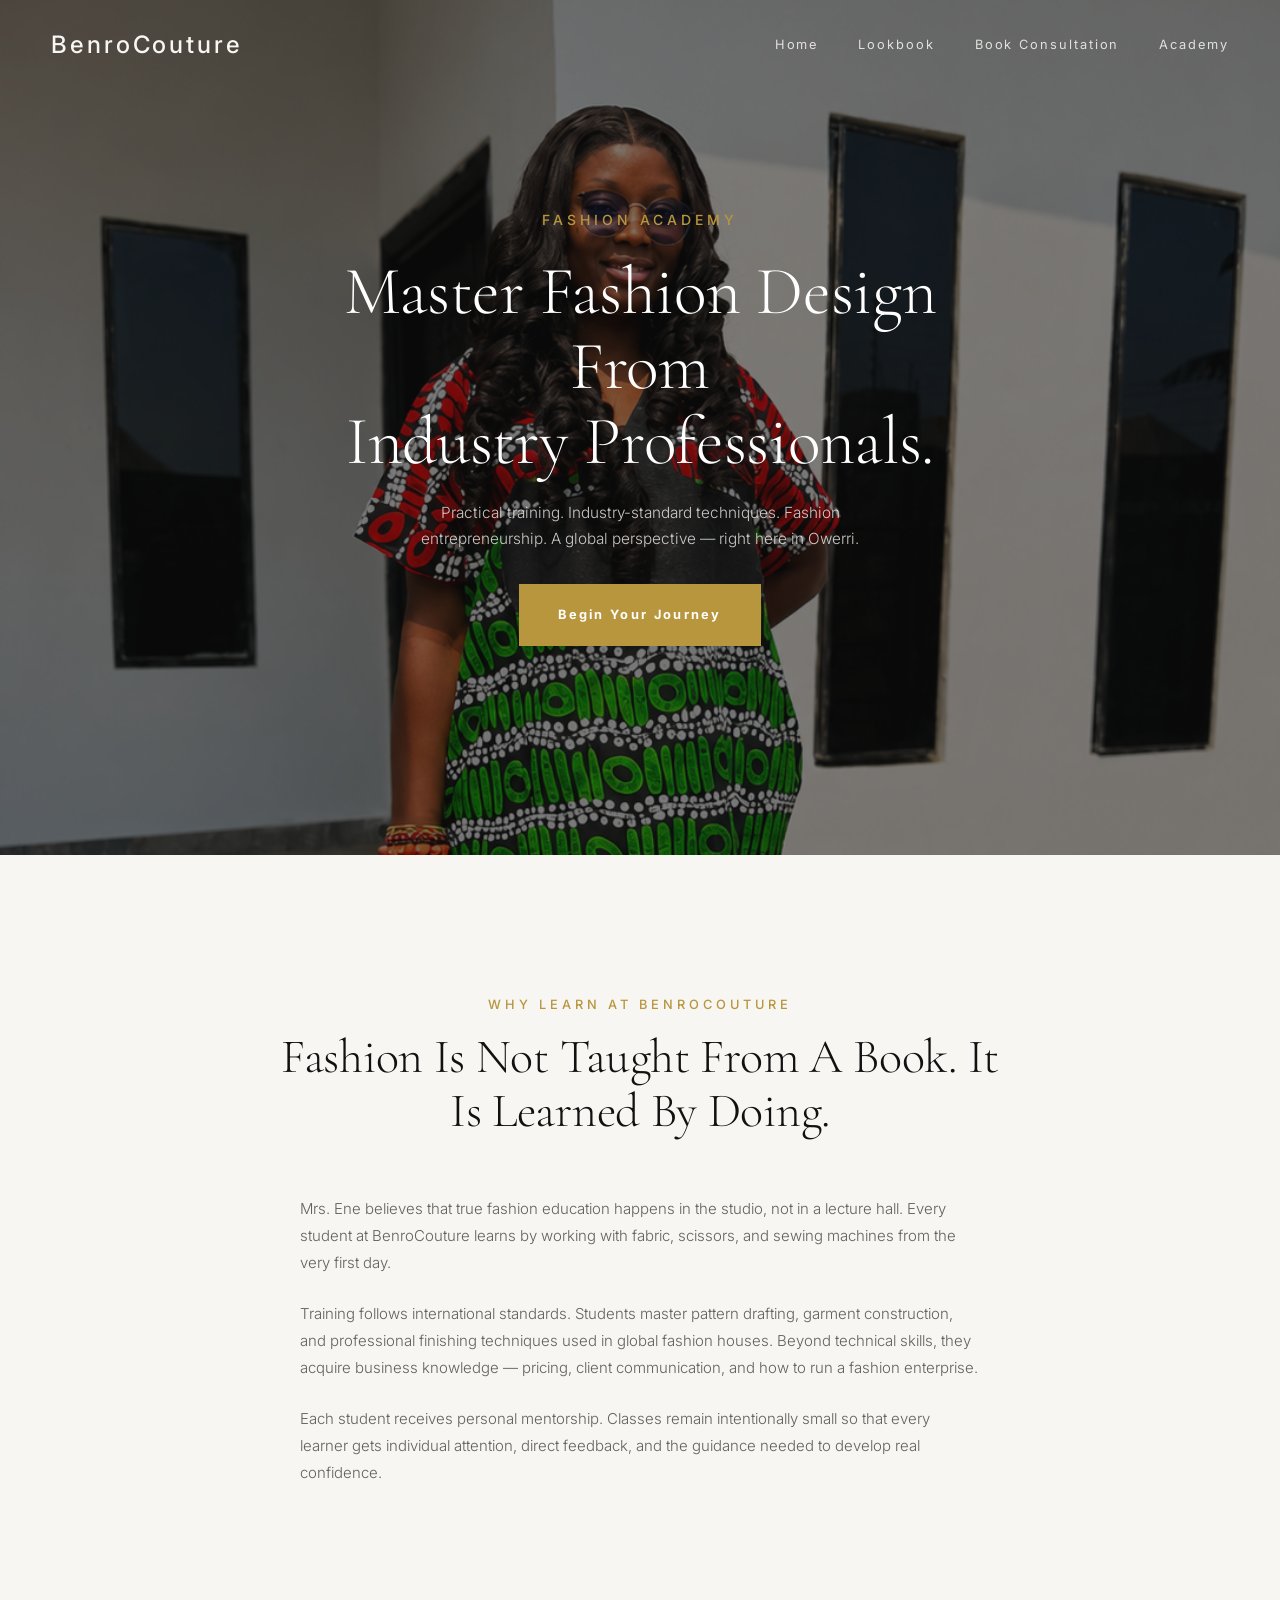
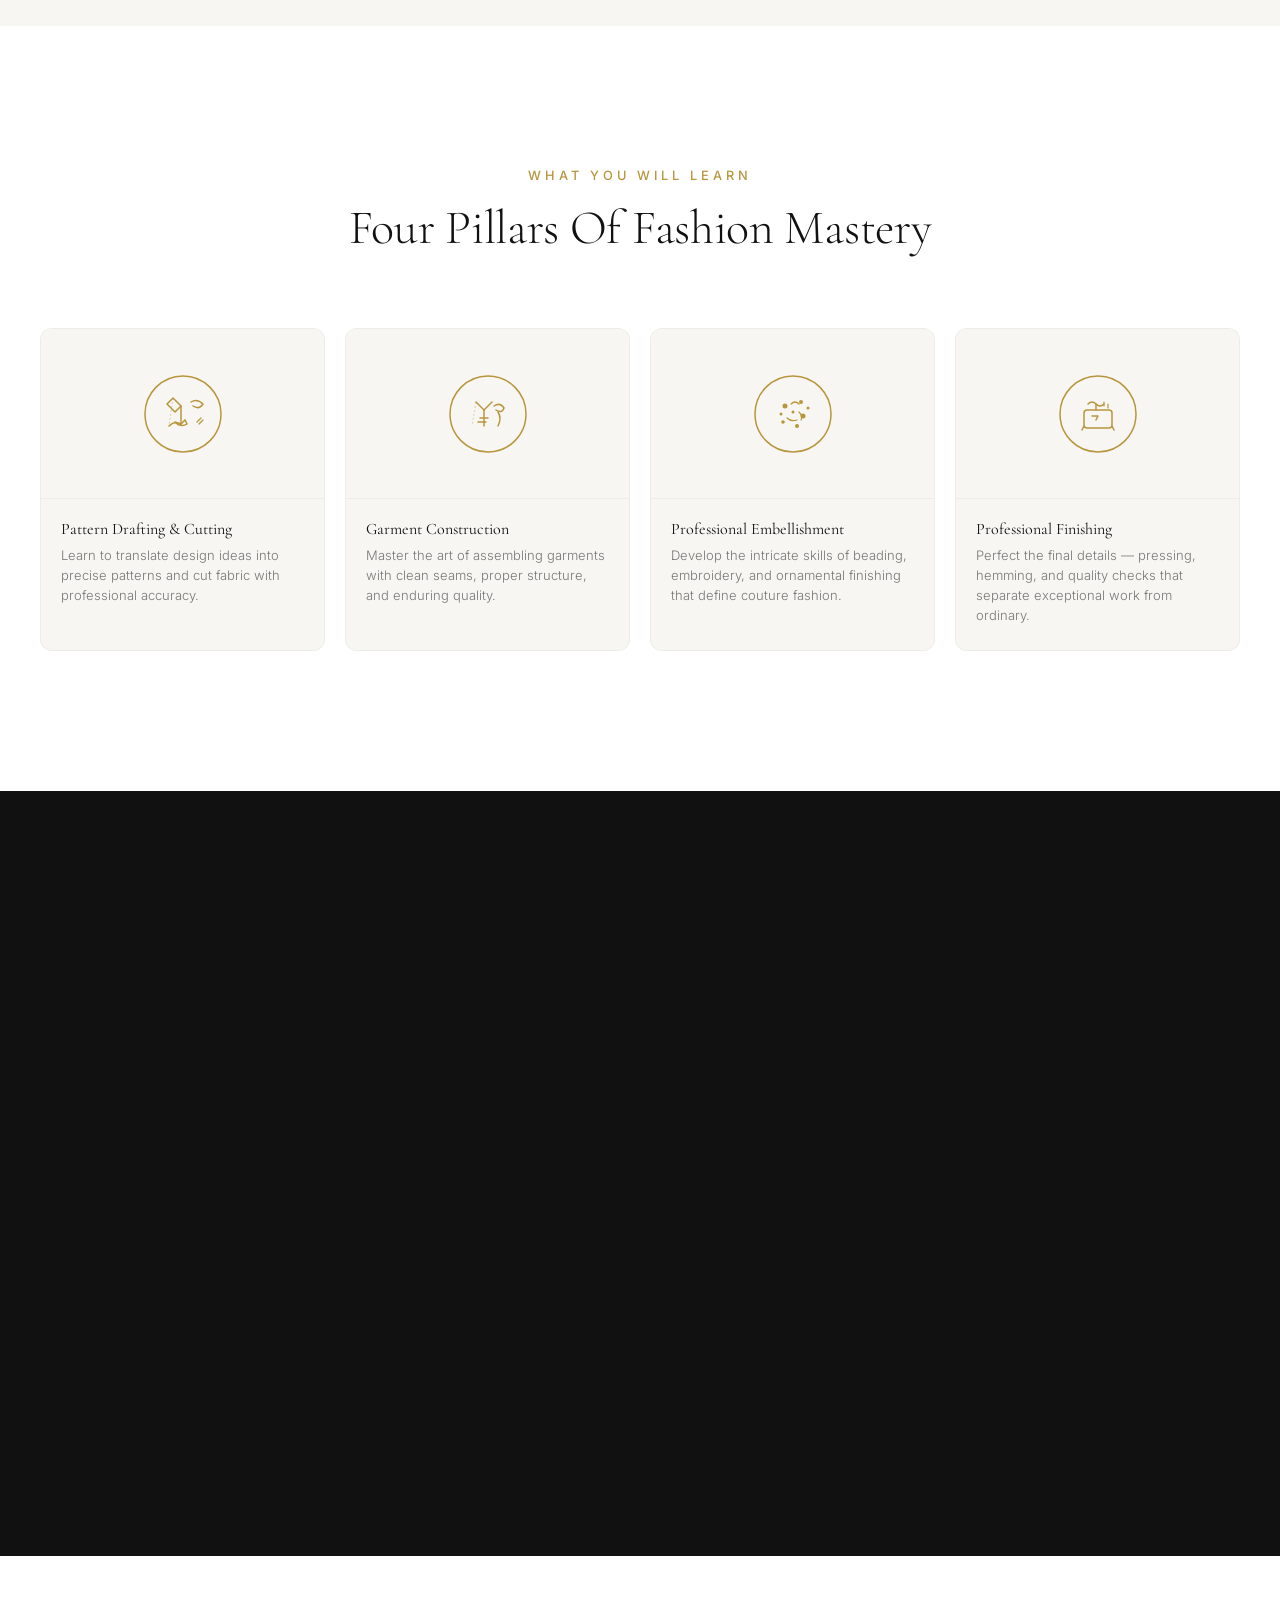
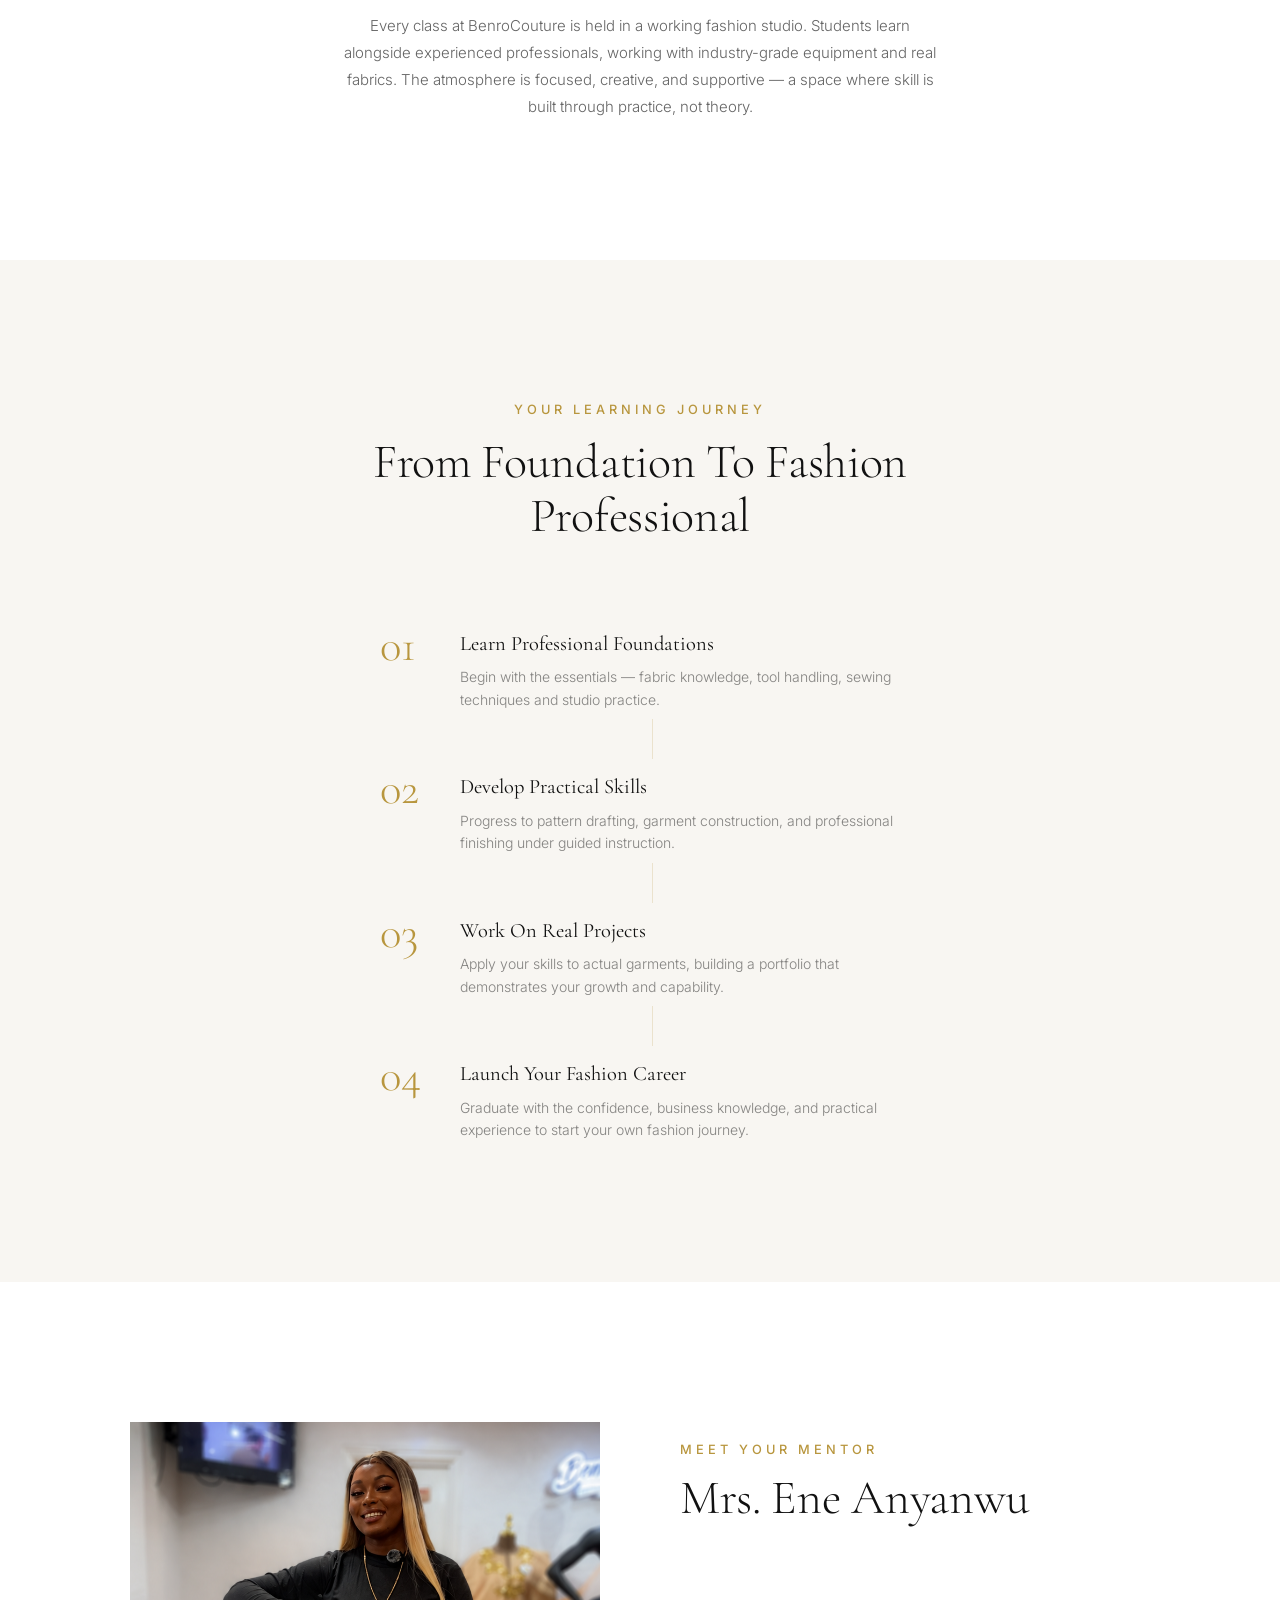
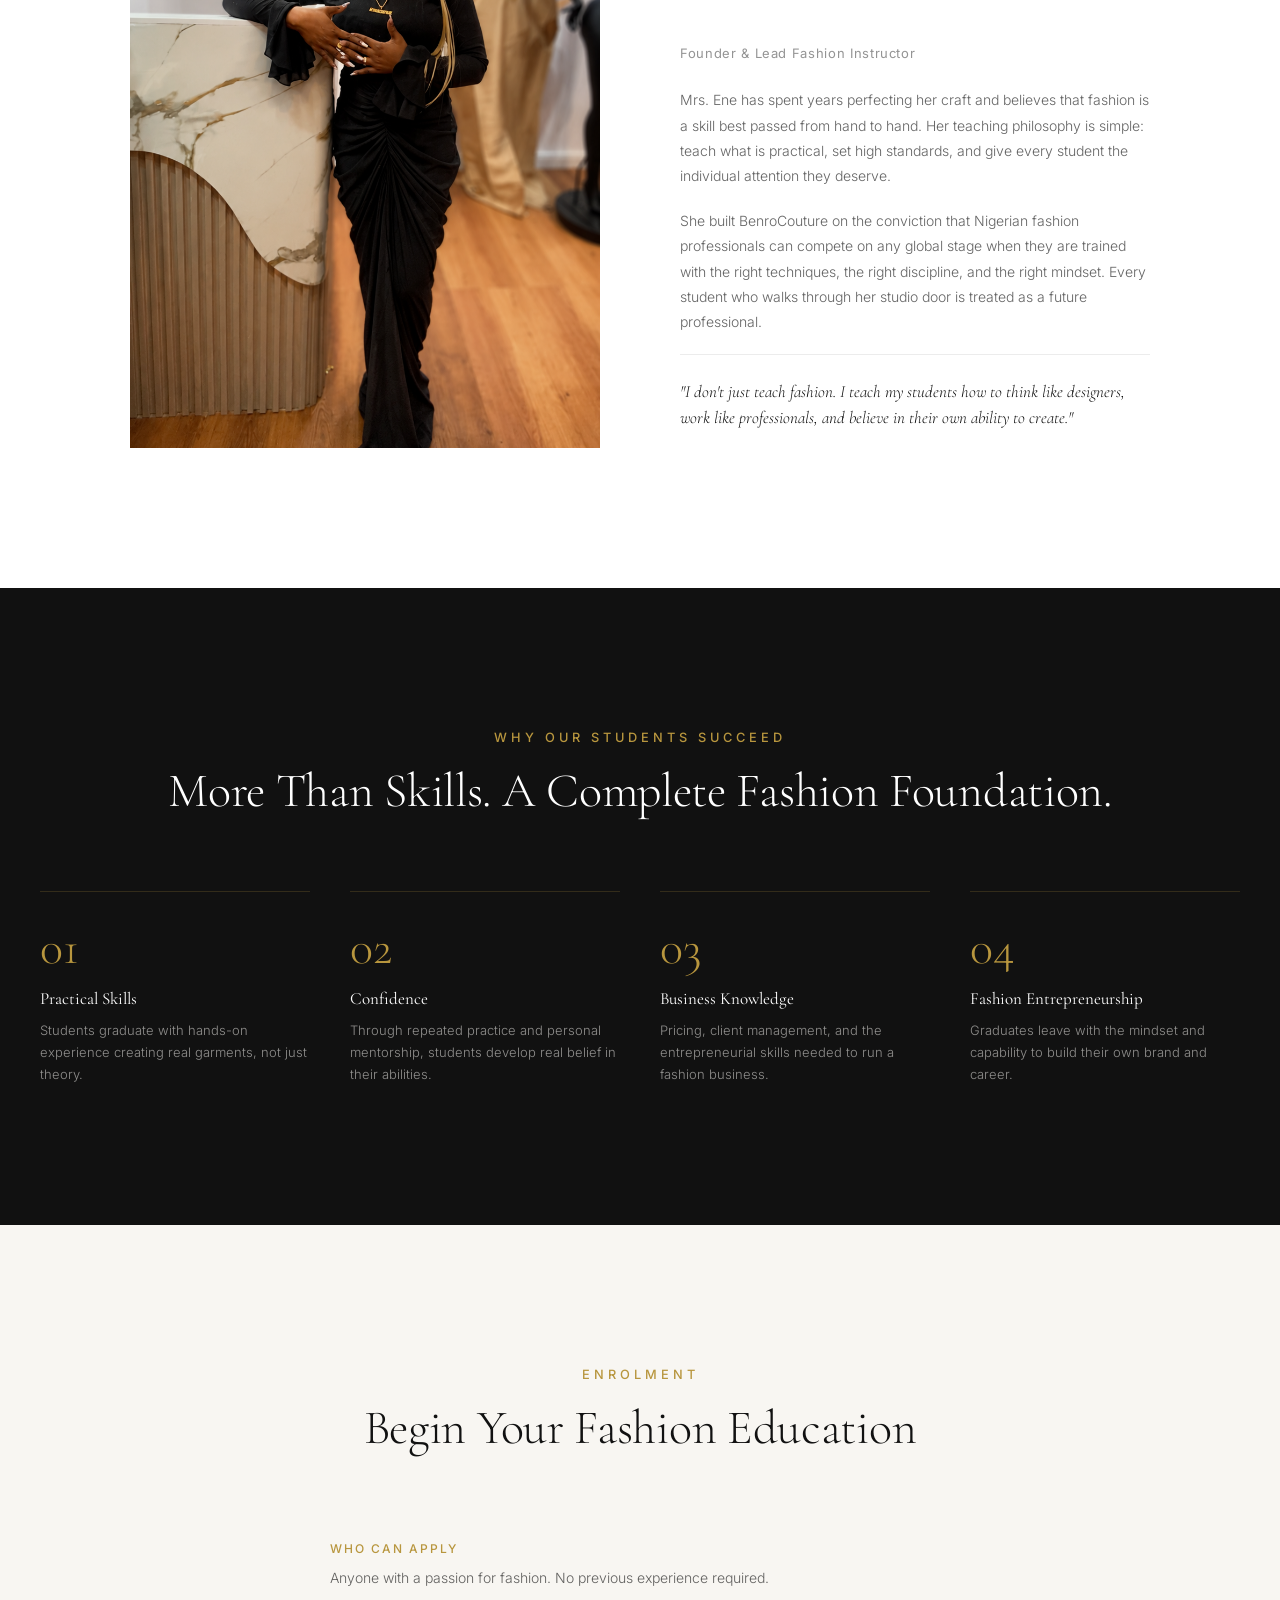
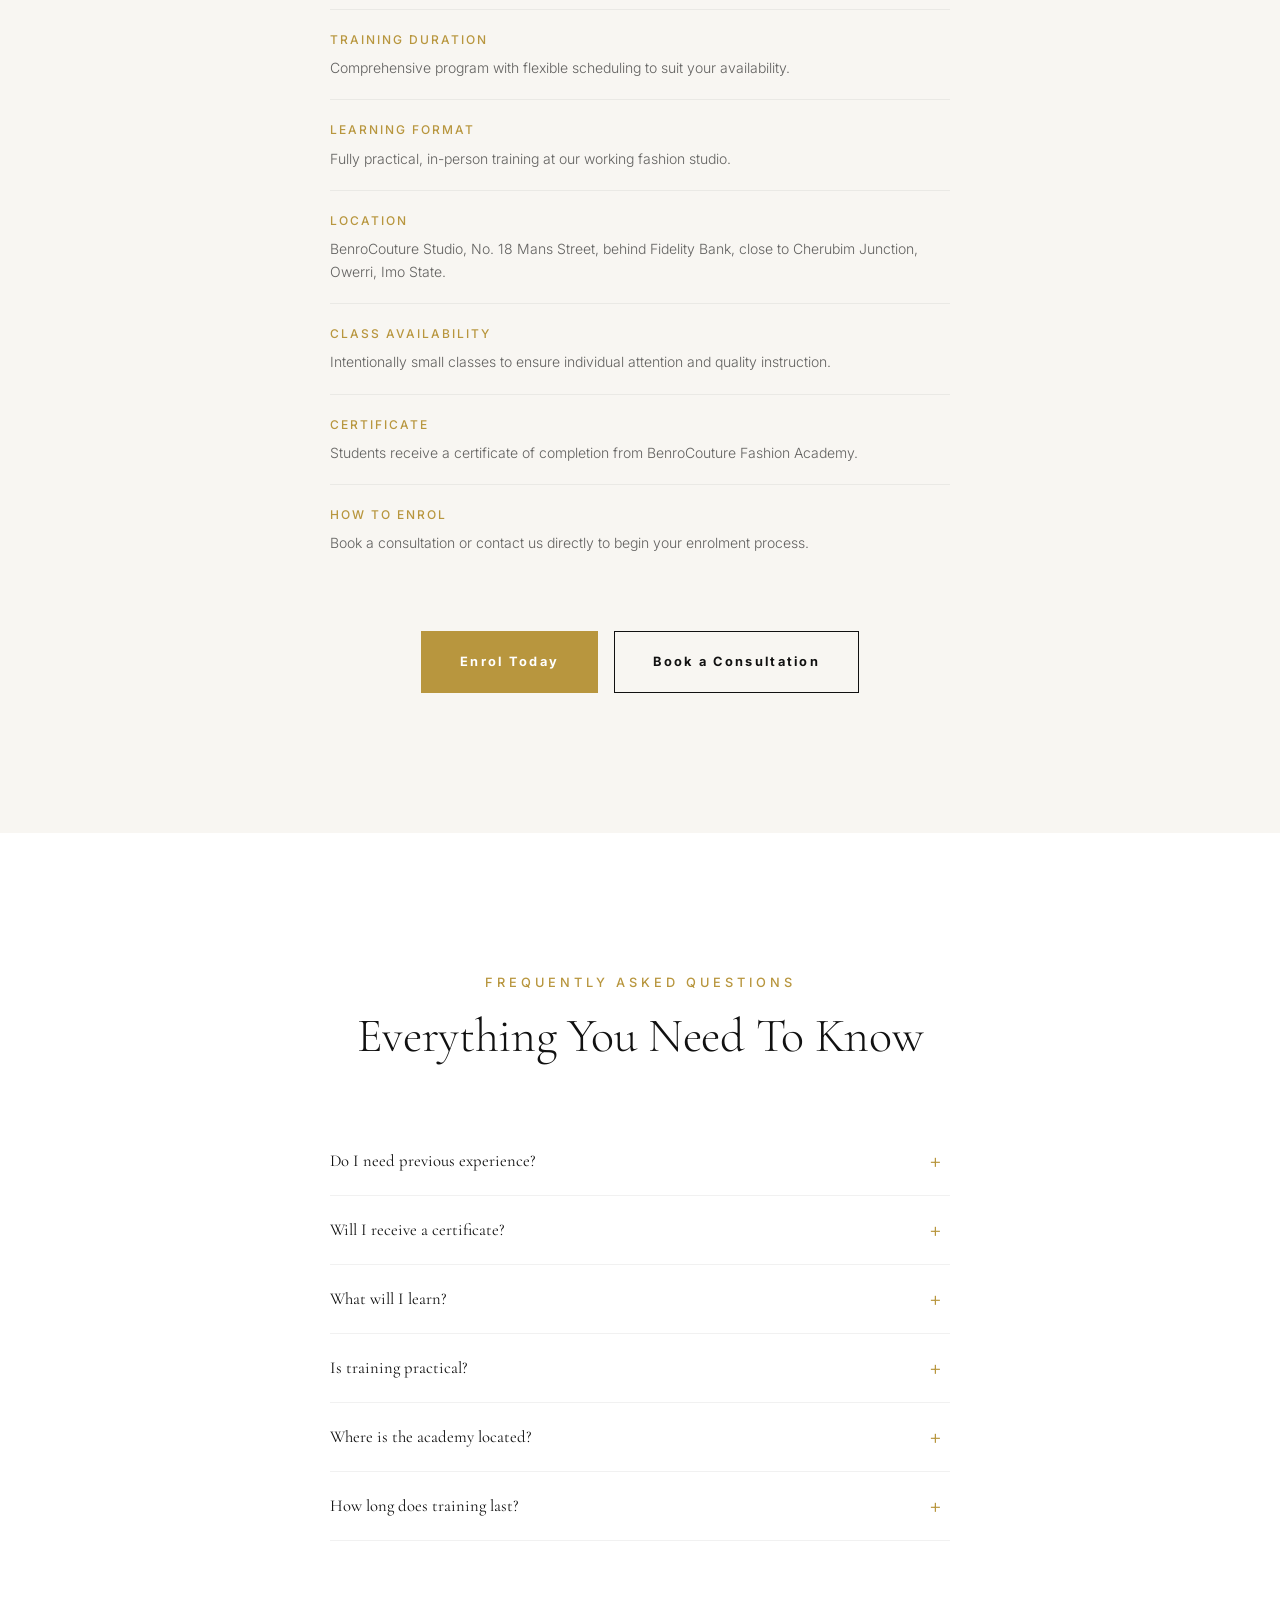
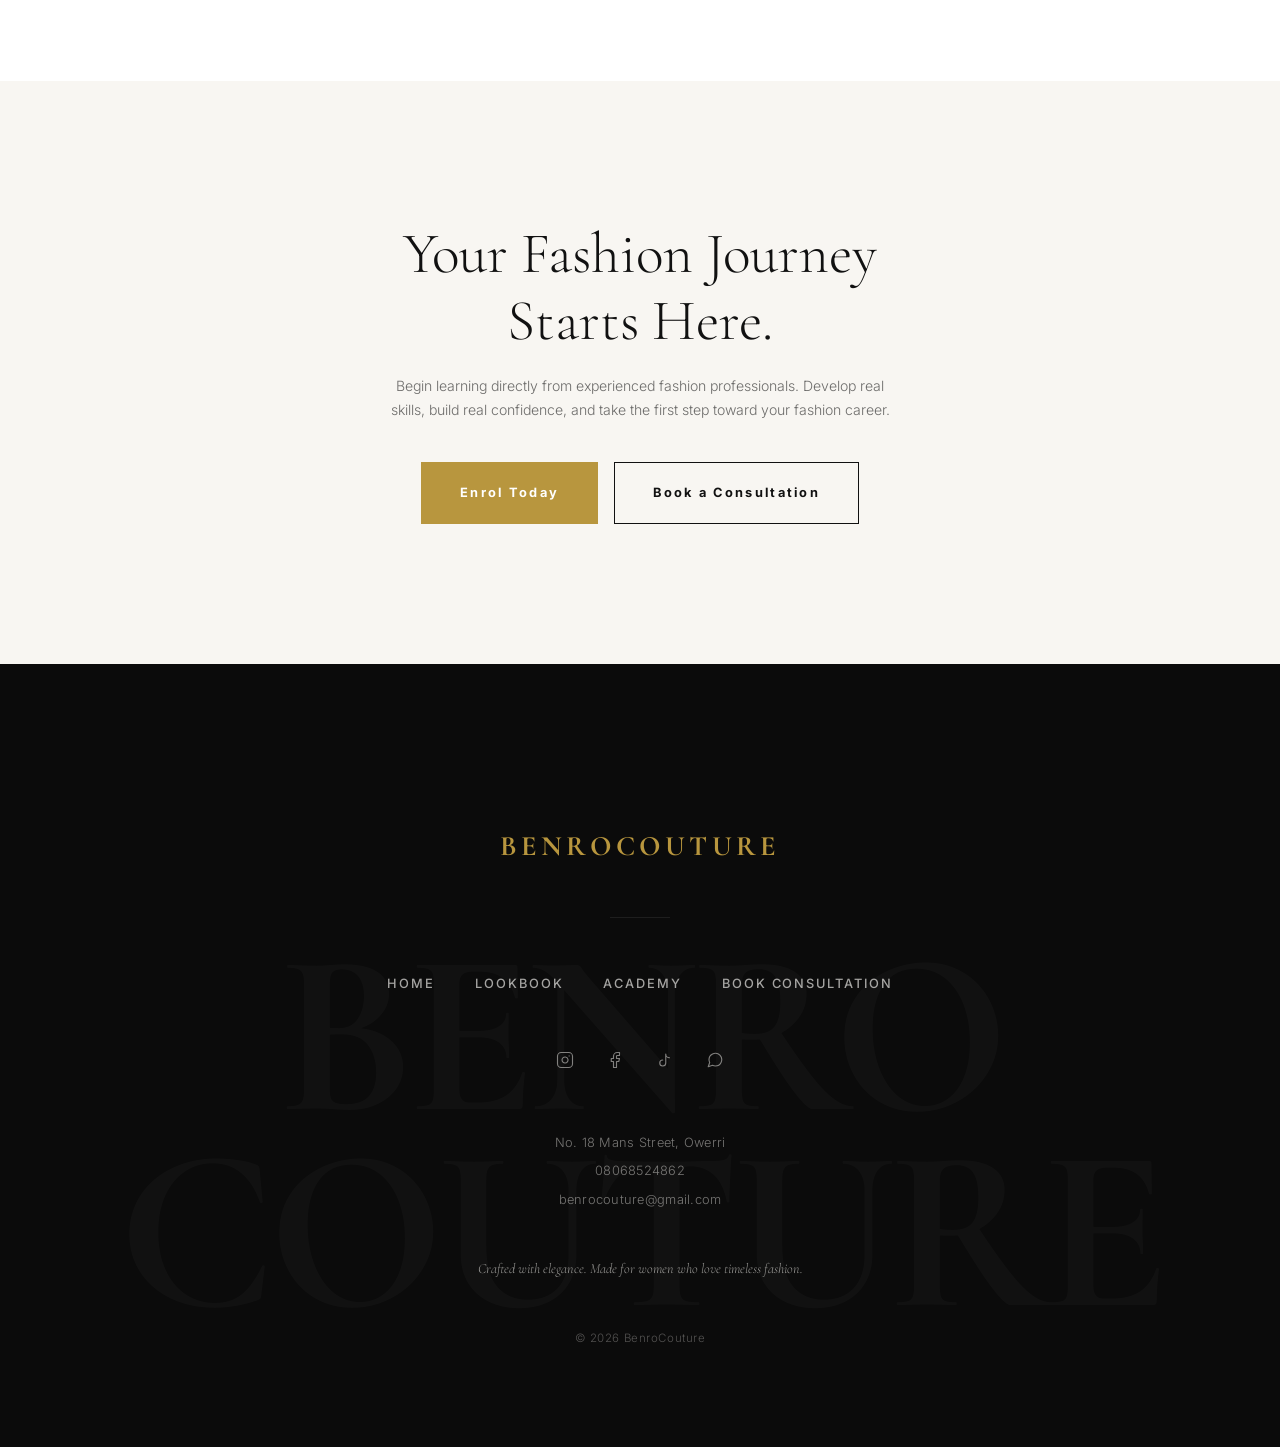
==== commit 098785da: "Shorten academy hero heading to fit 2 lines" ====
--- a/academy.html
+++ b/academy.html
@@ -89,7 +89,7 @@
         <div class="ac-hero-overlay"></div>
         <div class="ac-hero-content">
             <span class="ac-hero-eyebrow fade-in-up">Fashion Academy</span>
-            <h1 class="ac-hero-heading fade-in-up delay-1">Master The Art Of Fashion<br>From Industry&nbsp;Professionals.</h1>
+            <h1 class="ac-hero-heading fade-in-up delay-1">Master Fashion Design<br>From Industry&nbsp;Professionals.</h1>
             <p class="ac-hero-copy fade-in-up delay-2">Practical training. Industry-standard techniques. Fashion entrepreneurship. A global perspective — right here in Owerri.</p>
             <div class="ac-hero-actions fade-in-up delay-3">
                 <a href="#ac-enrolment" class="btn btn-primary">Begin Your Journey</a>
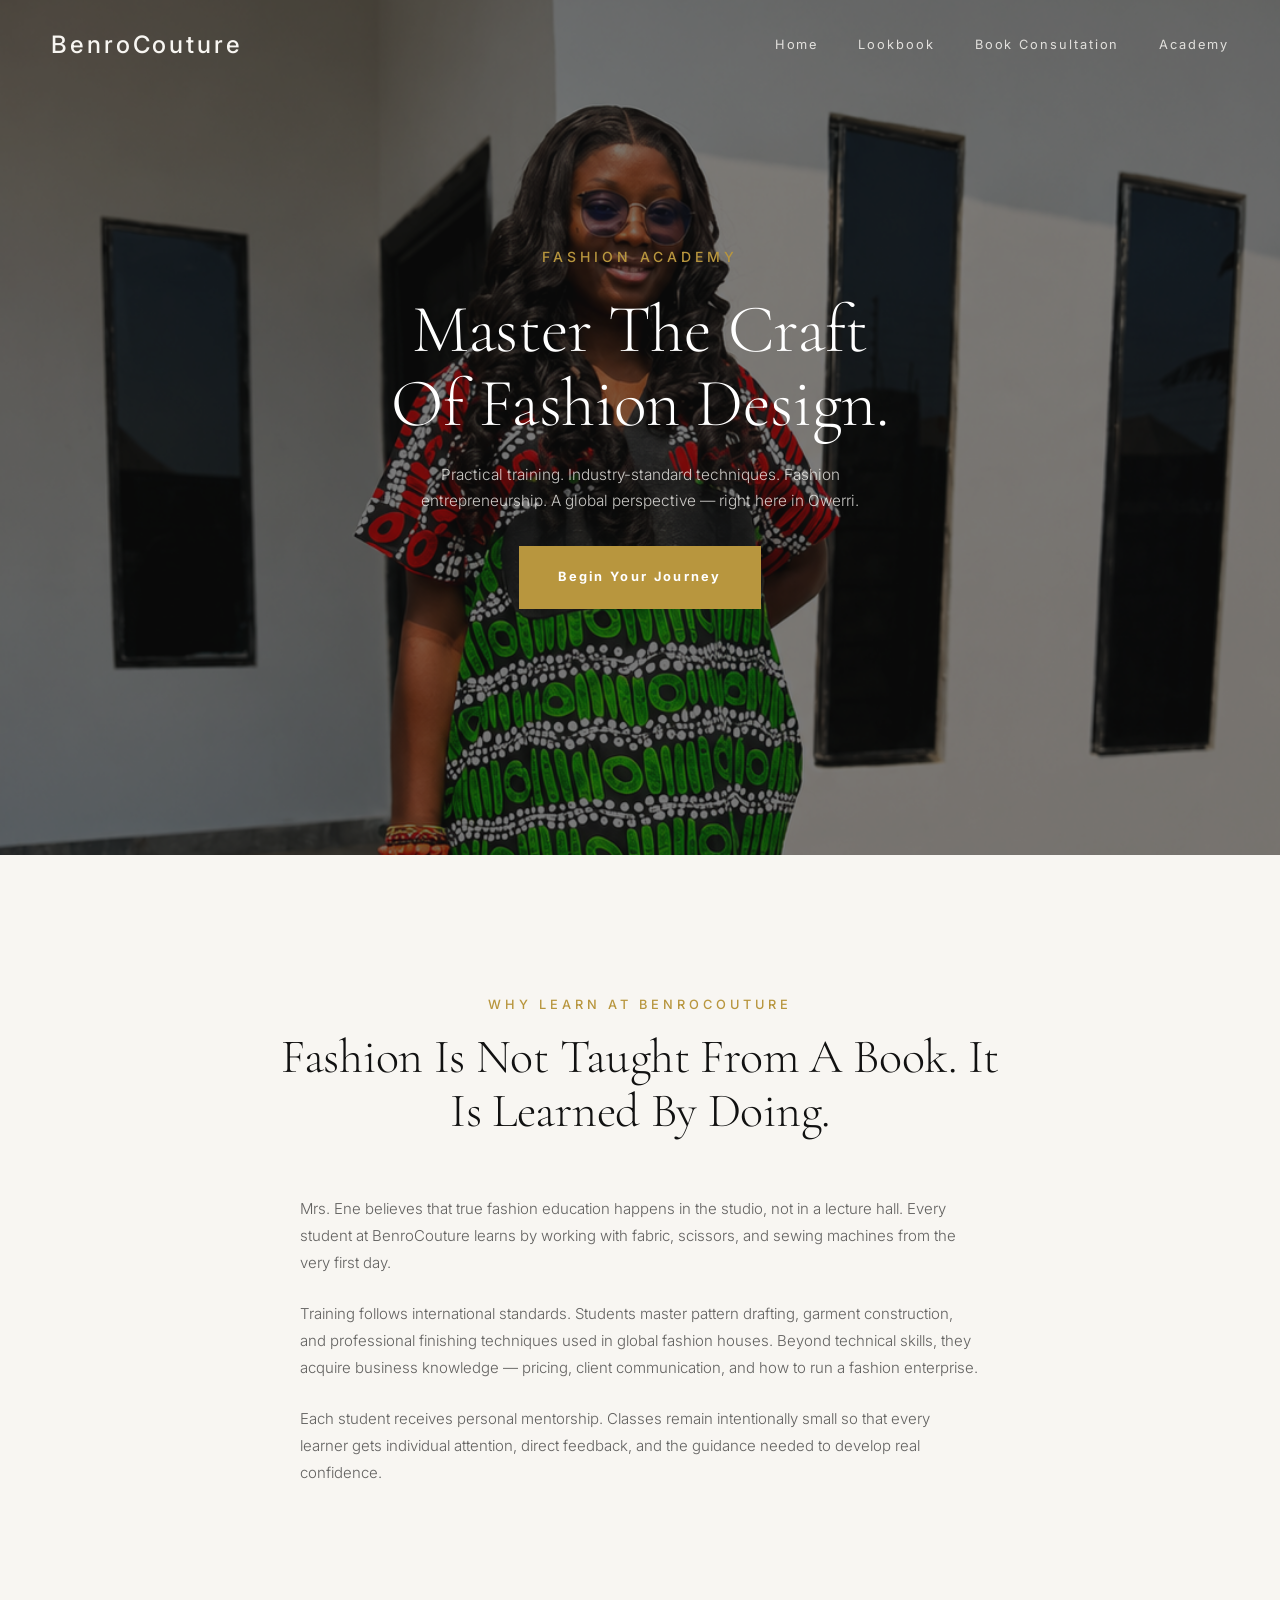
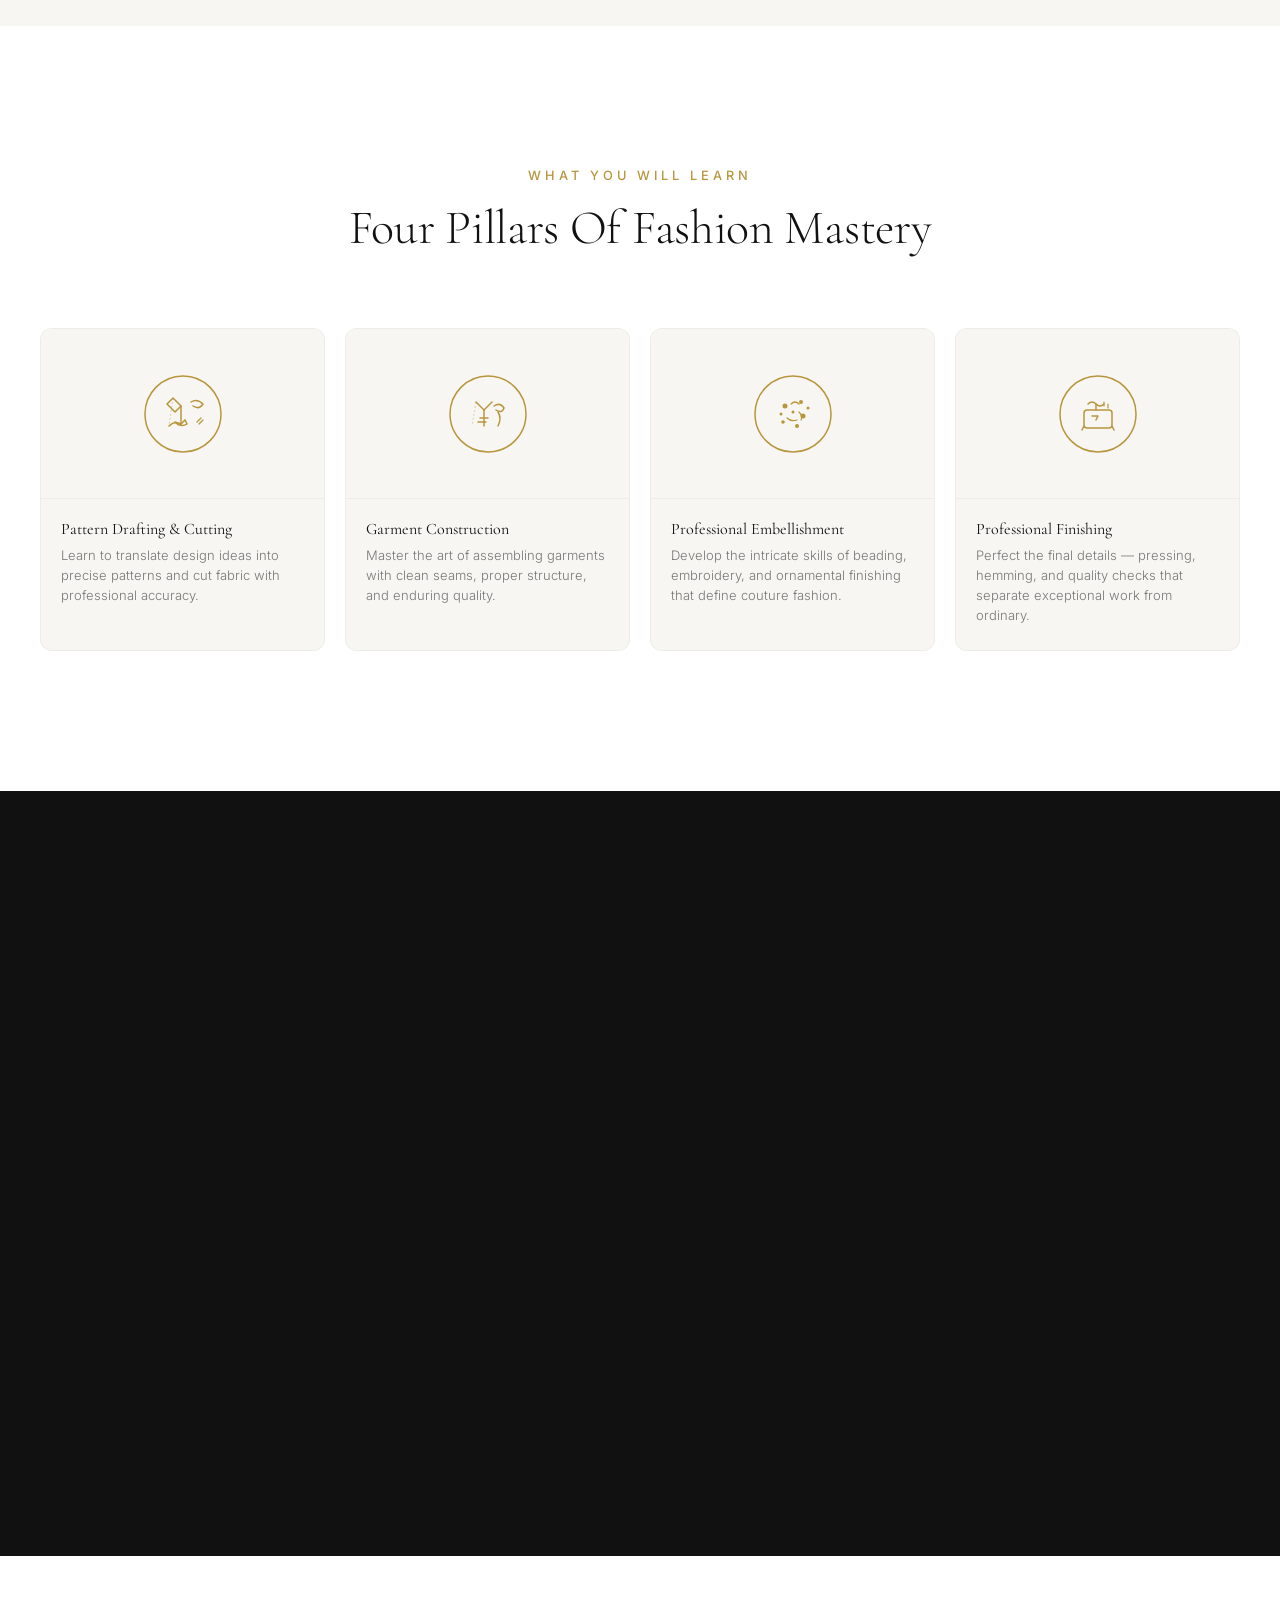
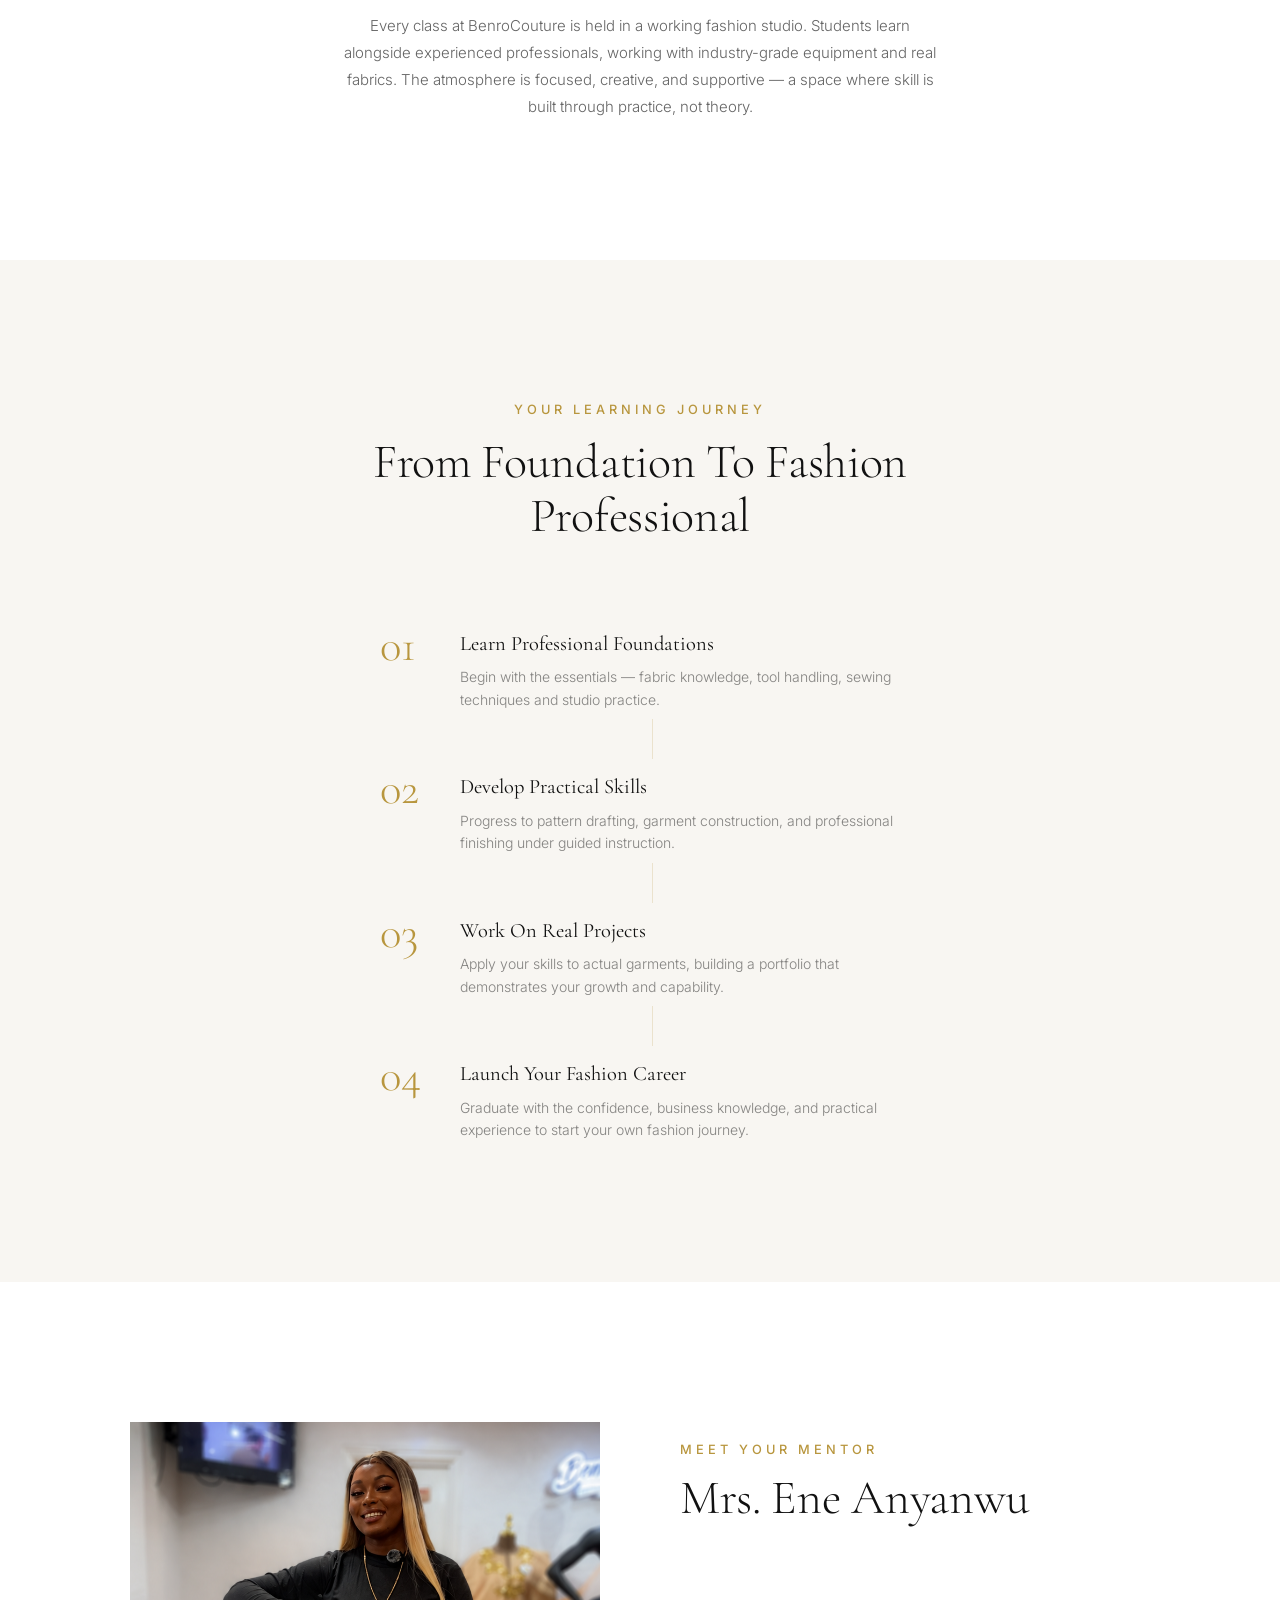
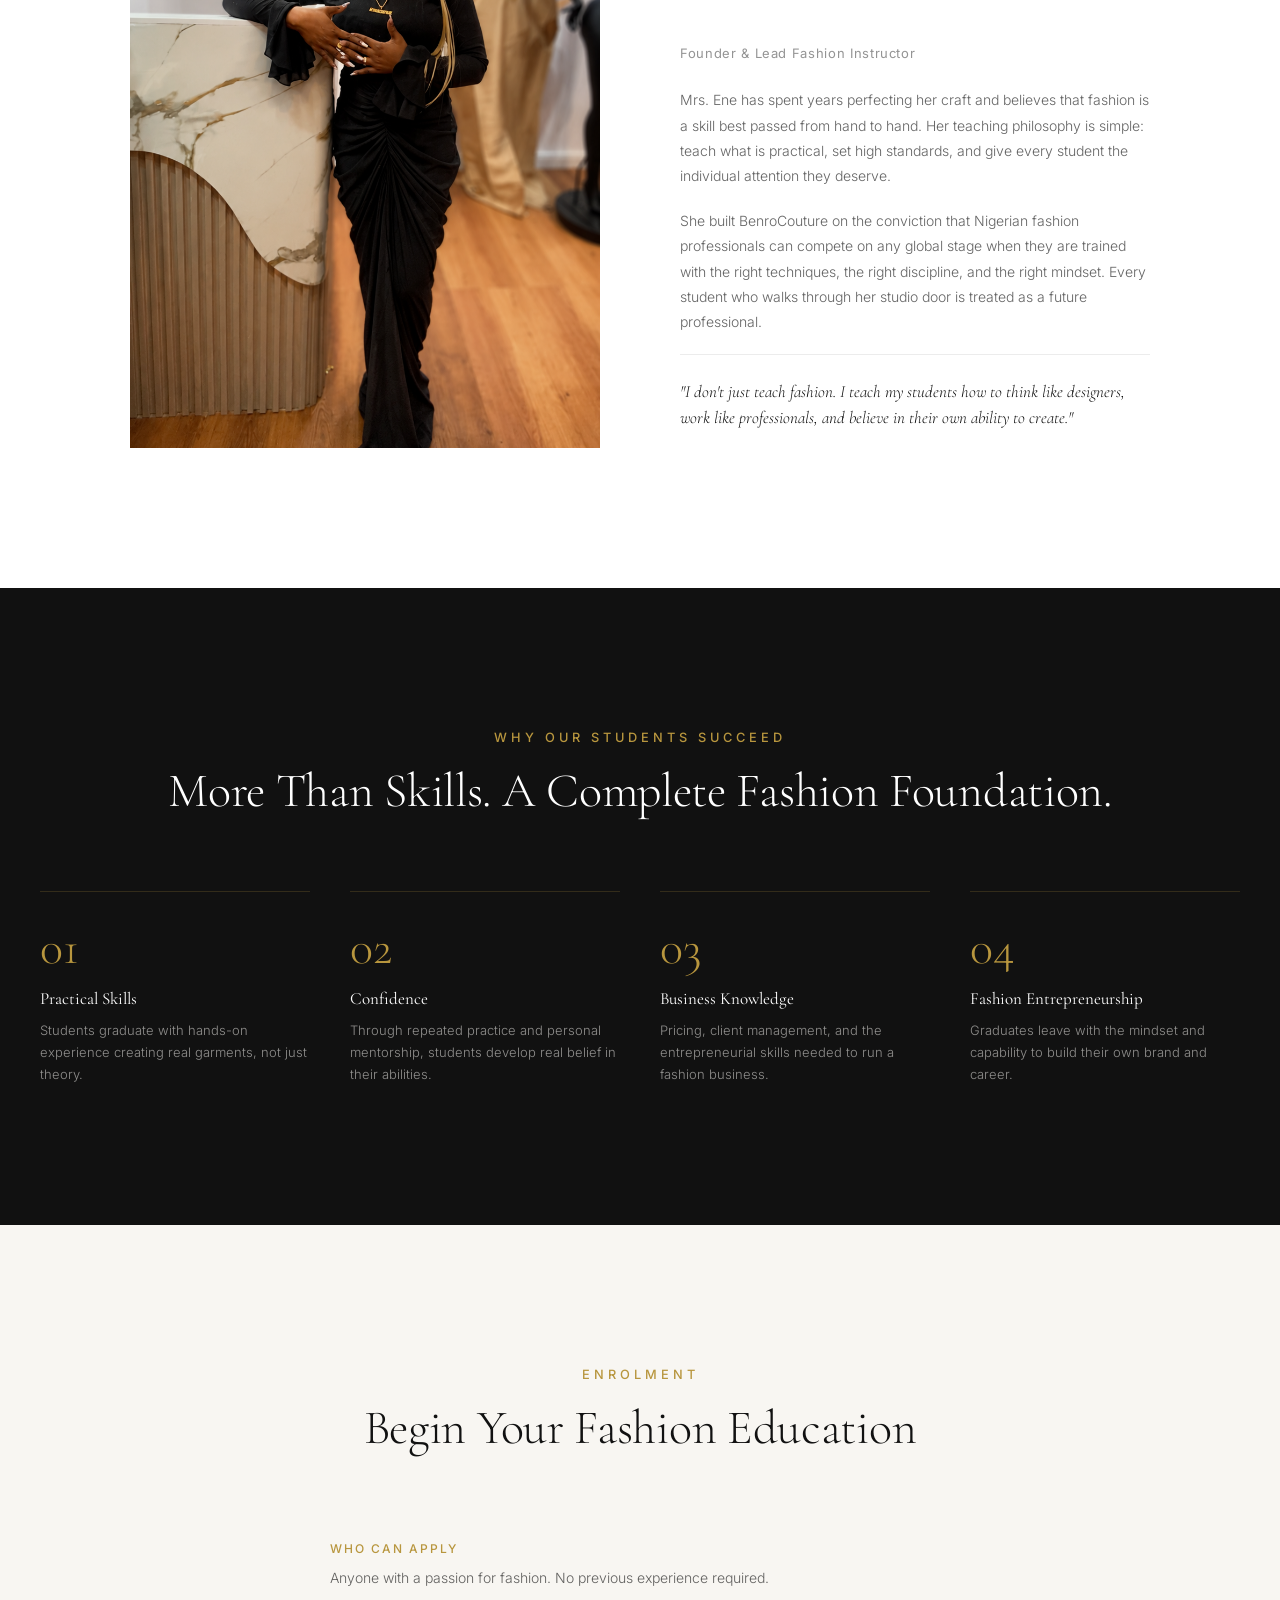
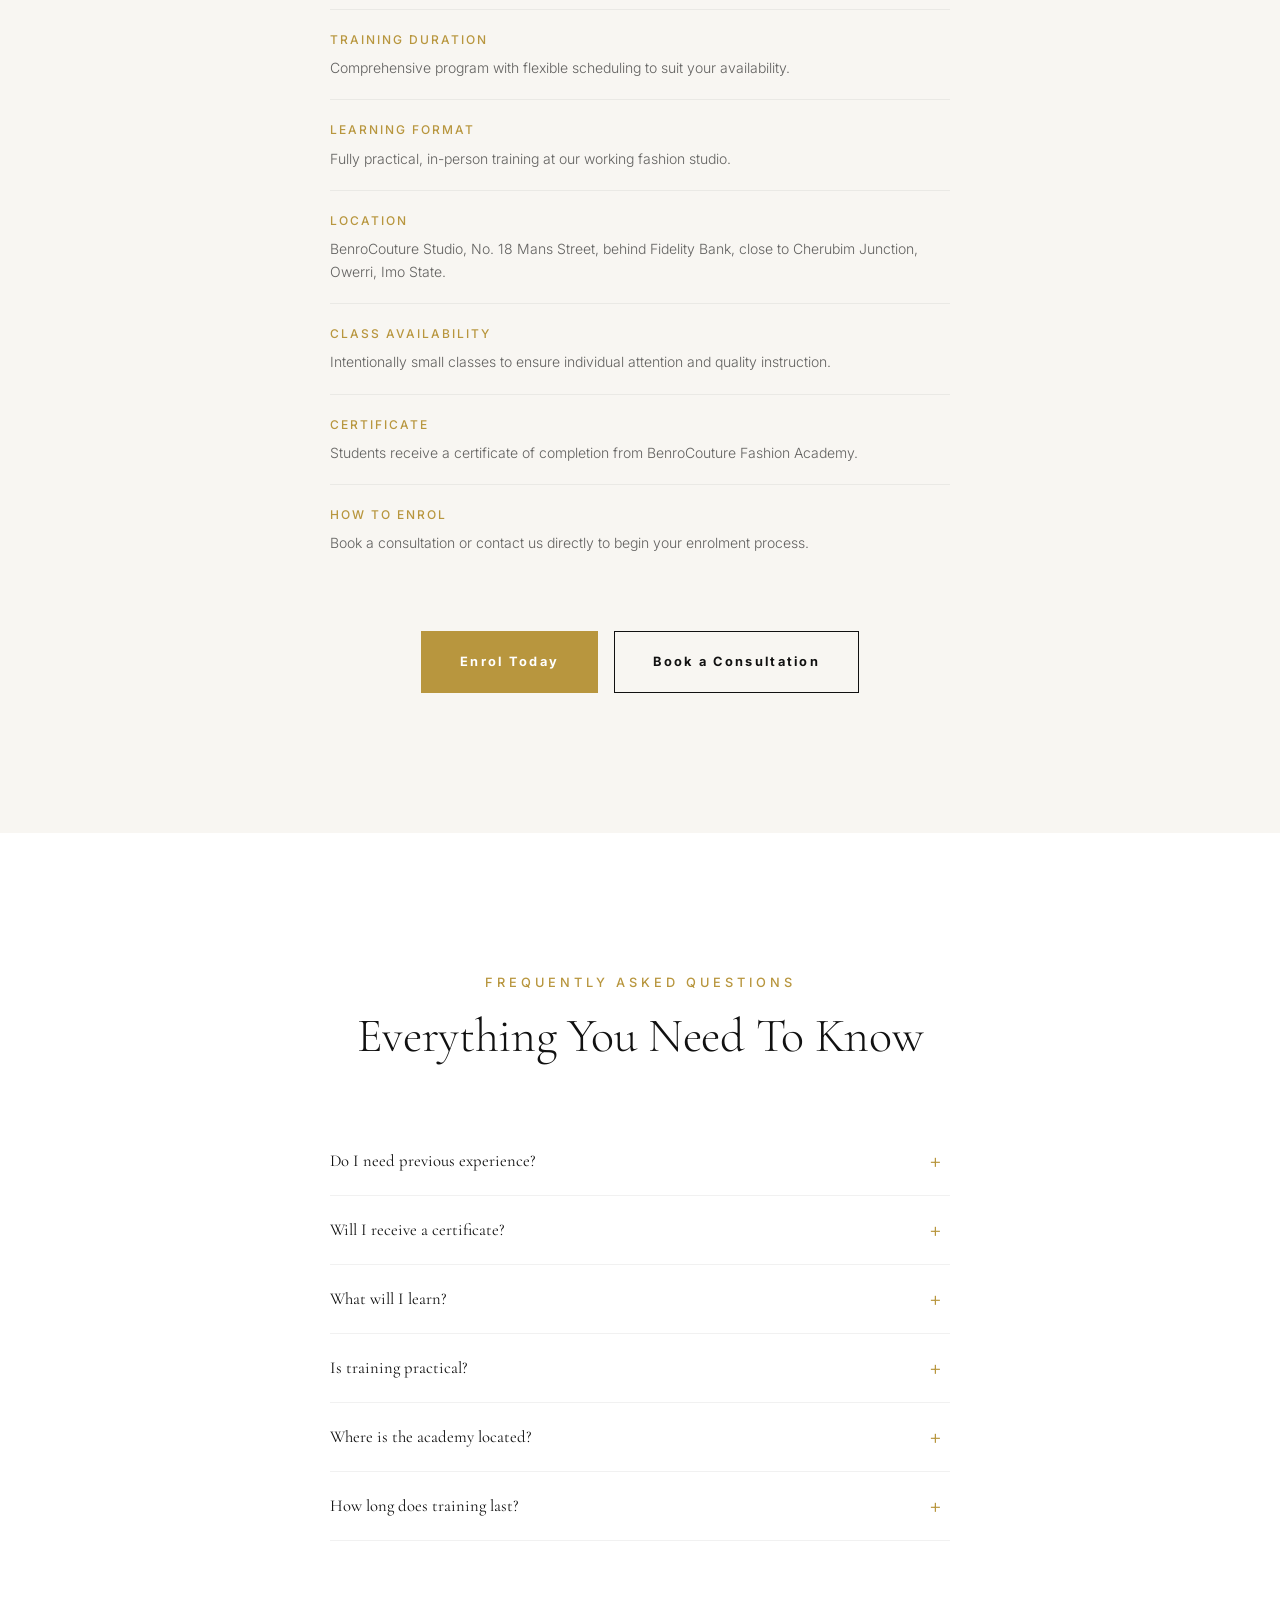
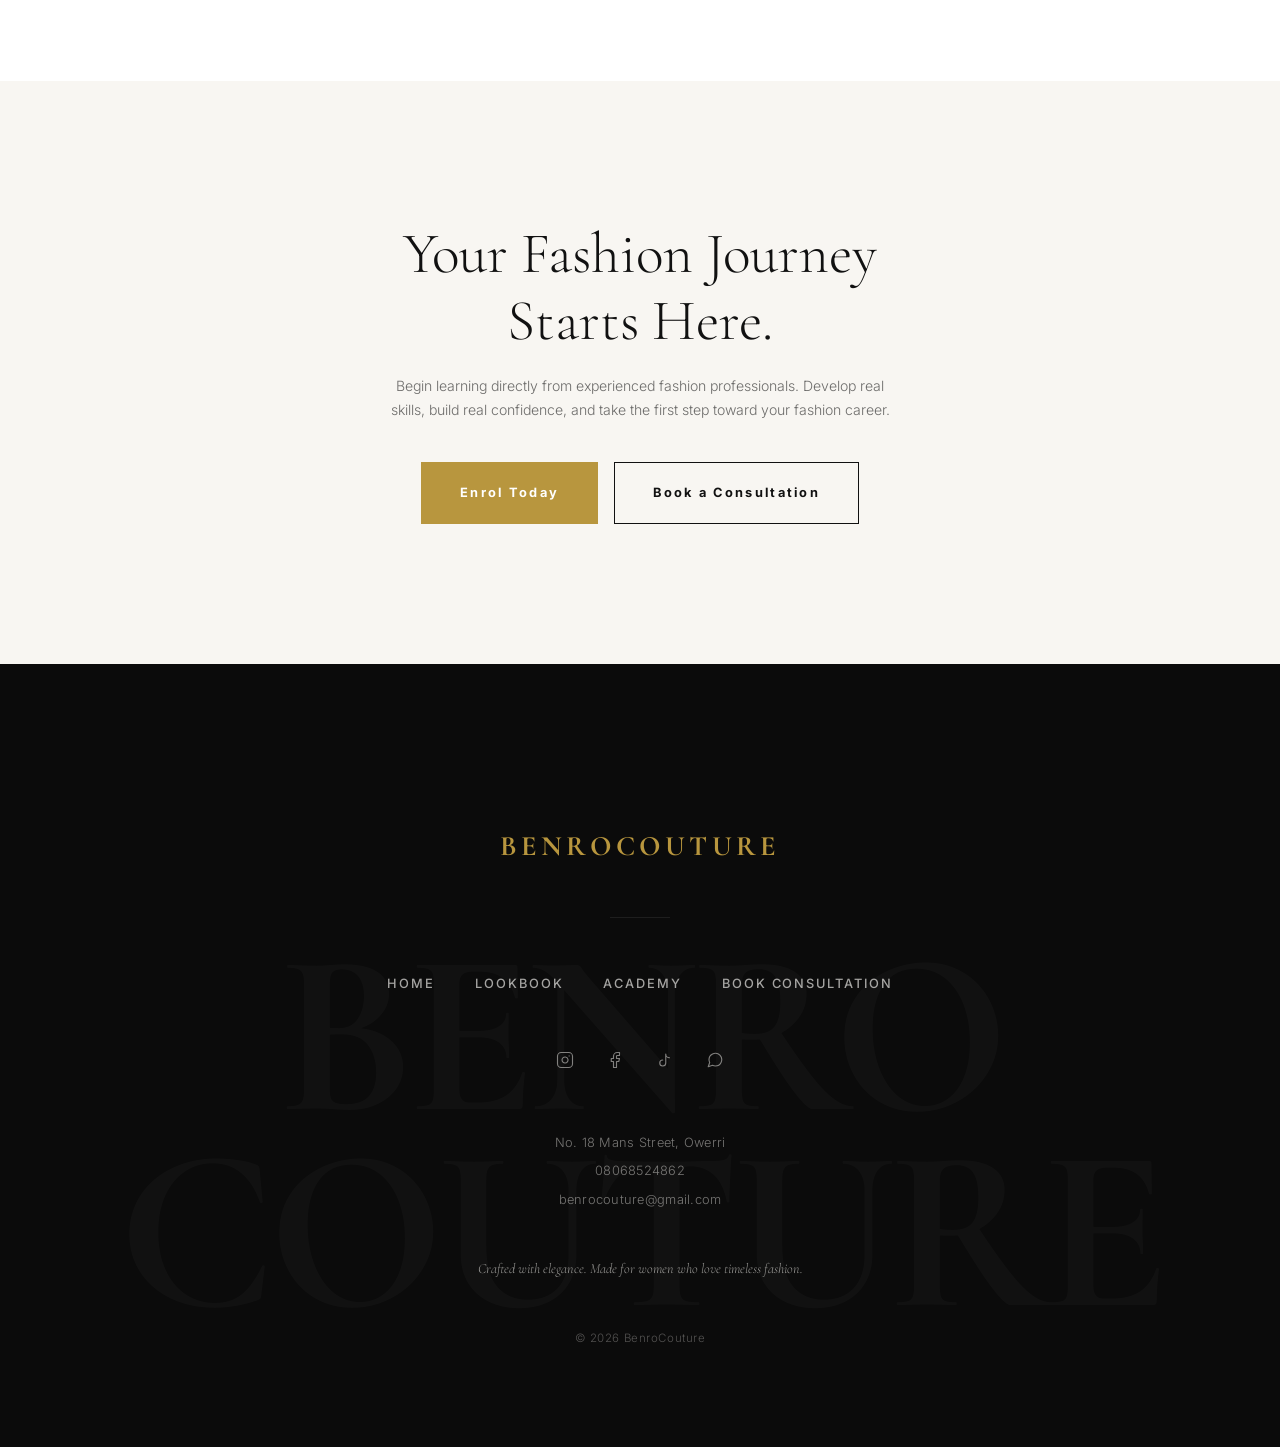
==== commit 9af42ab2: "Shorten academy hero heading to fit 2 lines on mobile" ====
--- a/academy.html
+++ b/academy.html
@@ -89,7 +89,7 @@
         <div class="ac-hero-overlay"></div>
         <div class="ac-hero-content">
             <span class="ac-hero-eyebrow fade-in-up">Fashion Academy</span>
-            <h1 class="ac-hero-heading fade-in-up delay-1">Master Fashion Design<br>From Industry&nbsp;Professionals.</h1>
+            <h1 class="ac-hero-heading fade-in-up delay-1">Master The Craft<br>Of Fashion Design.</h1>
             <p class="ac-hero-copy fade-in-up delay-2">Practical training. Industry-standard techniques. Fashion entrepreneurship. A global perspective — right here in Owerri.</p>
             <div class="ac-hero-actions fade-in-up delay-3">
                 <a href="#ac-enrolment" class="btn btn-primary">Begin Your Journey</a>
